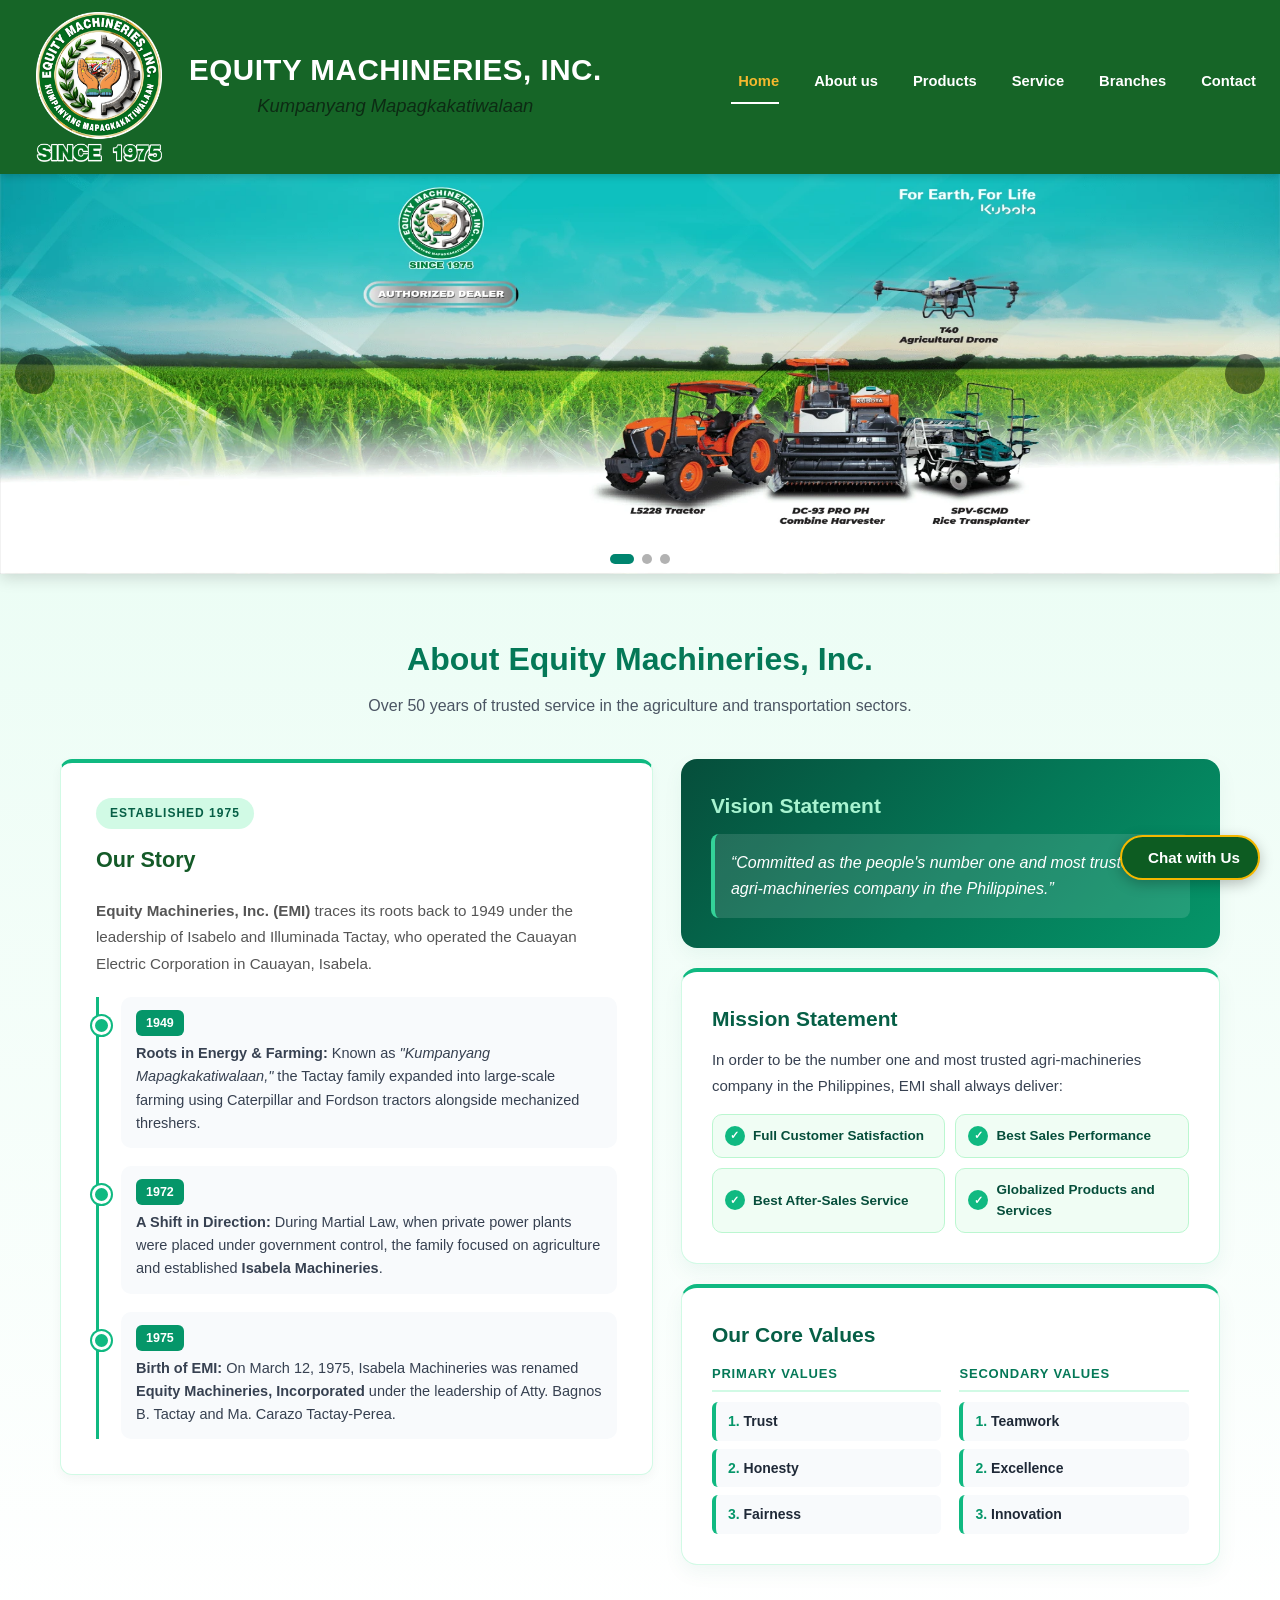
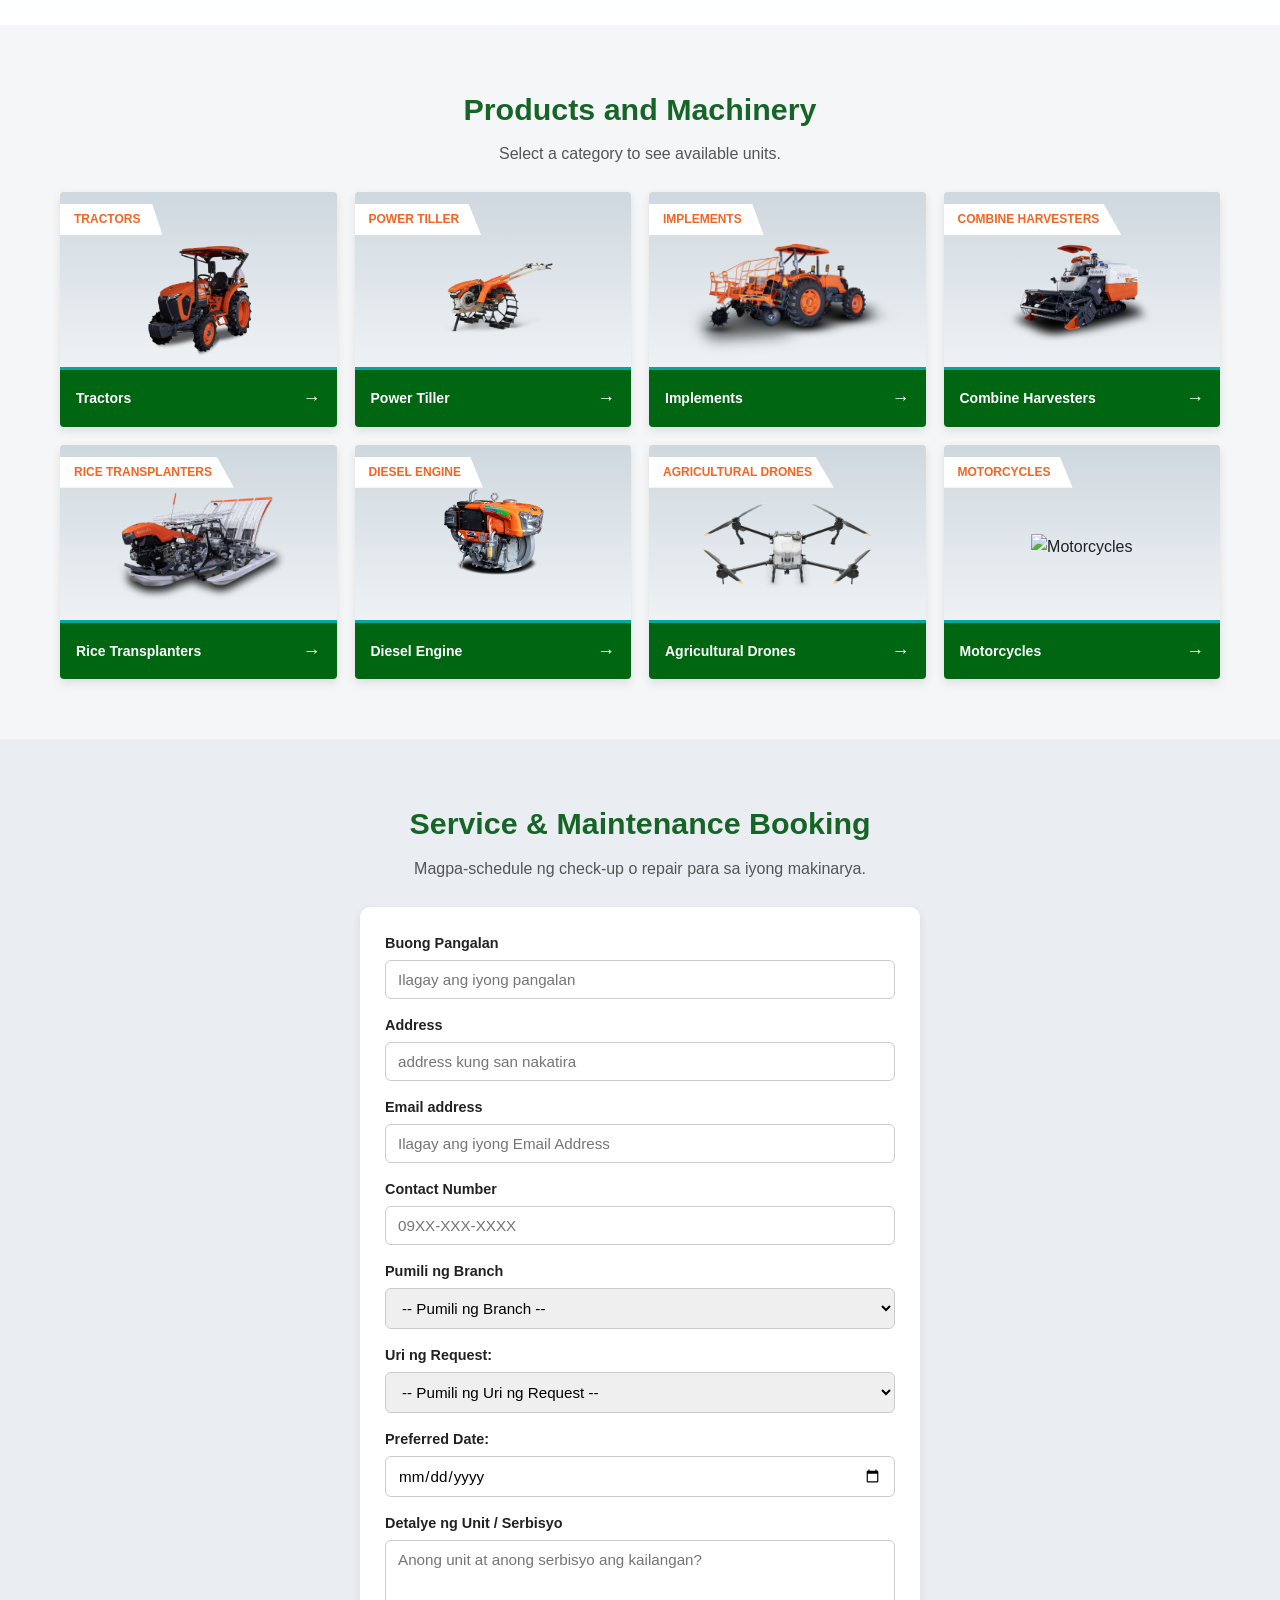
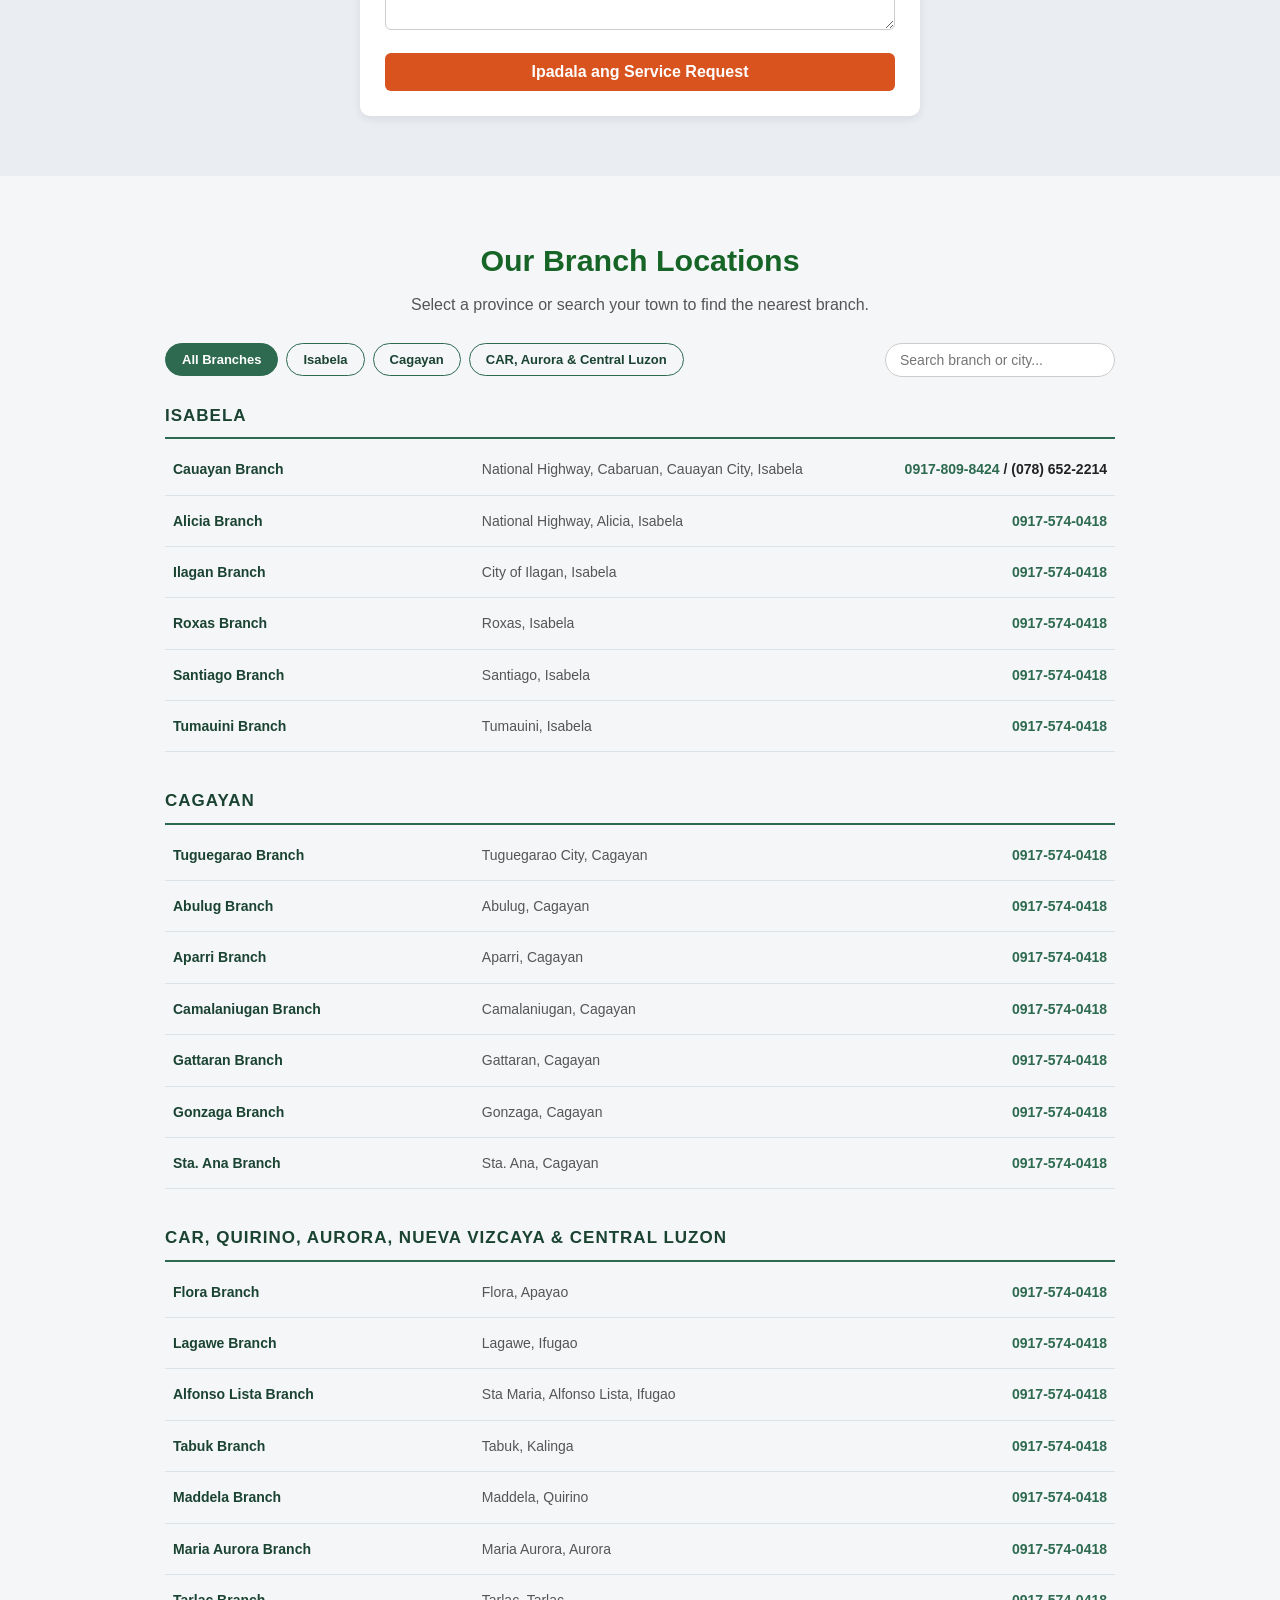
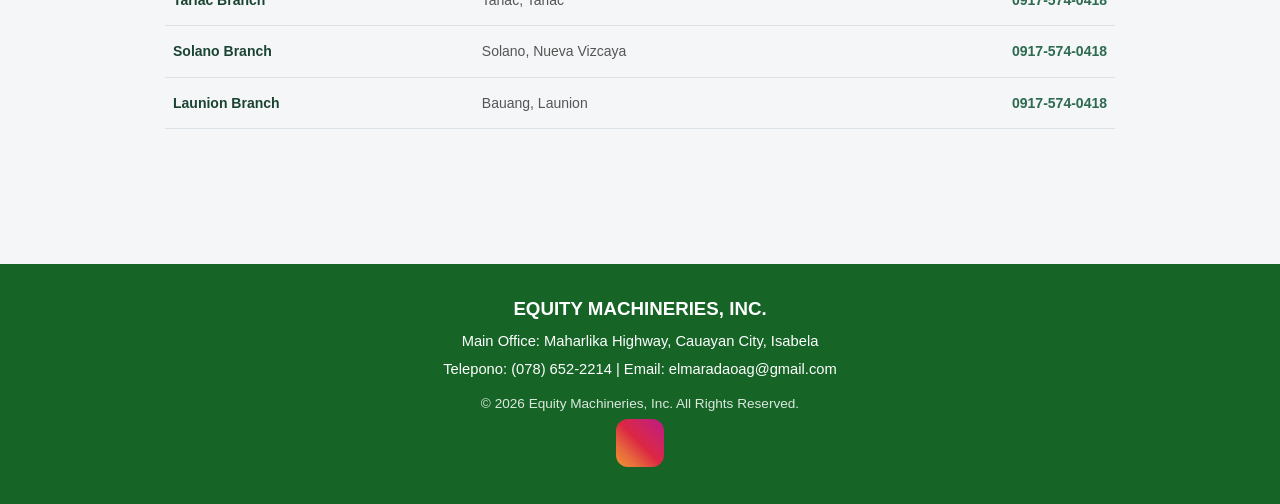
==== index.html @ b2e16b08 "Update index.html" ====
<!DOCTYPE html>
<html lang="tl">
<head>
  <meta charset="UTF-8" />
  <meta name="viewport" content="width=device-width, initial-scale=1.0" />
  <title>Equity Machineries, Inc. | Kumpanyang Mapagkakatiwalaan</title>
  <link rel="stylesheet" href="style.css" />
    <script src="https://kit.fontawesome.com/a6f09e17e1.js" crossorigin="anonymous"></script>
</head>
<body>

<!DOCTYPE html>
<html lang="en">
<head>
  <meta charset="UTF-8">
  <meta name="viewport" content="width=device-width, initial-scale=1.0">
  <title>Equity Machineries, Inc.</title>
  
  <!-- Font Awesome Icons -->
  <link rel="stylesheet" href="https://cloudflare.com">
  
  <!-- Hiwalay na CSS File -->
  <link rel="stylesheet" href="style.css">
</head>
<body>

  <!-- HEADER -->
  <header class="main-header">
    <div class="header-container">
      <!-- Left: Logo + Company Name -->
      <div class="brand-section">
        <div class="logo-box">
          <img src="emi_logo.png" alt="Equity Machineries Logo" class="company-logo" />
        </div>
        <div class="brand-text">
          <h1>EQUITY MACHINERIES, INC.</h1>
          <p class="tagline">Kumpanyang Mapagkakatiwalaan</p>
        </div>
      </div>

      <!-- Mobile Hamburger Button -->
      <button class="menu-toggle" id="menuToggle" aria-label="Toggle navigation">
        <i class="fa-solid fa-bars"></i>
      </button>

      <!-- Right: Navigation Links -->
      <nav class="main-nav" id="mainNav">
        <a href="#home" class="nav-item active">
          <i class="fa-solid fa-house"></i> Home
        </a>
        <a href="#about" class="nav-item">
          <i class="fa-solid fa-circle-info"></i> About us
        </a>
        <a href="#products" class="nav-item">
          <i class="fa-solid fa-tractor"></i> Products
        </a>
        <a href="#service" class="nav-item">
          <i class="fa-solid fa-wrench"></i> Service
        </a>
        <a href="#branches" class="nav-item">
          <i class="fa-solid fa-location-dot"></i> Branches
        </a>
        <a href="#contact" class="nav-item">
          <i class="fa-solid fa-user"></i> Contact
        </a>
      </nav>
    </div>
  </header>

<link rel="stylesheet" href="https://cloudflare.com">
<link rel="stylesheet" href="style.css">

<div class="hero-slider" id="home">
  <div class="slides-container" id="slidesContainer">
    <div class="slide">
      <img src="img/emiban2.png" alt="Banner 1">
    </div>
    <div class="slide">
      <img src="img/emi3ban.png" alt="Banner 2">
    </div>
    <div class="slide">
      <img src="img/emiban3.png" alt="Banner 3">
    </div>
  </div>

  <button class="slider-btn prev-btn" onclick="changeSlide(-1)" aria-label="Previous Slide">
    <i class="fa-solid fa-chevron-left"></i>
  </button>
  <button class="slider-btn next-btn" onclick="changeSlide(1)" aria-label="Next Slide">
    <i class="fa-solid fa-chevron-right"></i>
  </button>

  <div class="slider-dots" id="sliderDots"></div>
</div>

<script src="script.js"></script>


  <!-- about sections-->
<section id="about" class="about-section">
  <div class="container">
    <div class="about-header">
      <h2 class="section-title">About Equity Machineries, Inc.</h2>
      <p class="section-subtitle">Over 50 years of trusted service in the agriculture and transportation sectors.</p>
    </div>

    <div class="about-grid">
      <!-- KALIWANG COLUMN: OUR STORY + MILESTONES -->
      <div class="about-card story-card">
        <span class="about-badge">ESTABLISHED 1975</span>
        <h3>Our Story</h3>
        <p>
          <strong>Equity Machineries, Inc. (EMI)</strong> traces its roots back to 1949 under the leadership of Isabelo and Illuminada Tactay, who operated the Cauayan Electric Corporation in Cauayan, Isabela.
        </p>

        <div class="story-timeline">
          <div class="timeline-item">
            <span class="year">1949</span>
            <div>
              <strong>Roots in Energy & Farming:</strong> Known as <em>"Kumpanyang Mapagkakatiwalaan,"</em> the Tactay family expanded into large-scale farming using Caterpillar and Fordson tractors alongside mechanized threshers.
            </div>
          </div>

          <div class="timeline-item">
            <span class="year">1972</span>
            <div>
              <strong>A Shift in Direction:</strong> During Martial Law, when private power plants were placed under government control, the family focused on agriculture and established <strong>Isabela Machineries</strong>.
            </div>
          </div>

          <div class="timeline-item">
            <span class="year">1975</span>
            <div>
              <strong>Birth of EMI:</strong> On March 12, 1975, Isabela Machineries was renamed <strong>Equity Machineries, Incorporated</strong> under the leadership of Atty. Bagnos B. Tactay and Ma. Carazo Tactay-Perea.
            </div>
          </div>
        </div>
      </div>

      <!-- KANANG COLUMN: VISION, MISSION & COMBINED CORE VALUES -->
      <div class="about-right-col">
        <div class="about-card">
          <h3>Vision Statement</h3>
          <p class="vision-quote">
            “Committed as the people's number one and most trusted agri-machineries company in the Philippines.”
          </p>
        </div>

        <div class="about-card">
          <h3>Mission Statement</h3>
          <p>In order to be the number one and most trusted agri-machineries company in the Philippines, EMI shall always deliver:</p>
          <ul class="check-list">
            <li>Full Customer Satisfaction</li>
            <li>Best Sales Performance</li>
            <li>Best After-Sales Service</li>
            <li>Globalized Products and Services</li>
          </ul>
        </div>

        <!-- PINAGSAMANG CORE VALUES (2 columns sa loob para hindi mahaba) -->
        <div class="about-card">
          <h3>Our Core Values</h3>
          <div class="values-split">
            <div>
              <h4>Primary Values</h4>
              <ul class="values-list">
                <li><strong>1.</strong> Trust</li>
                <li><strong>2.</strong> Honesty</li>
                <li><strong>3.</strong> Fairness</li>
              </ul>
            </div>
            <div>
              <h4>Secondary Values</h4>
              <ul class="values-list">
                <li><strong>1.</strong> Teamwork</li>
                <li><strong>2.</strong> Excellence</li>
                <li><strong>3.</strong> Innovation</li>
              </ul>
            </div>
          </div>
        </div>
      </div>
    </div>
  </div>
</section>



<section id="products" class="section">
  <div class="container">
    <h2 class="section-title">Products and Machinery</h2>
    <p class="section-subtitle">Select a category to see available units.</p>

    <!-- KUBOTA-STYLE CATEGORY CARDS GRID -->
    <div id="categoryCardsGrid" class="kubota-grid">
      
      <div class="kubota-card" data-cat="Tractors" onclick="openCategory('Tractors', this)">
        <div class="kubota-badge">TRACTORS</div>
        <div class="kubota-img-box"><img src="" alt="Tractors"></div>
        <div class="kubota-footer">
          <span>Tractors</span>
          <span class="kubota-arrow">→</span>
        </div>
      </div>

      <div class="kubota-card" data-cat="Power Tillers" onclick="openCategory('Power Tillers', this)">
        <div class="kubota-badge">POWER TILLER</div>
        <div class="kubota-img-box"><img src="" alt="Power Tillers"></div>
        <div class="kubota-footer">
          <span>Power Tiller</span>
          <span class="kubota-arrow">→</span>
        </div>
      </div>

      <div class="kubota-card" data-cat="Implements" onclick="openCategory('Implements', this)">
        <div class="kubota-badge">IMPLEMENTS</div>
        <div class="kubota-img-box"><img src="" alt="Implements"></div>
        <div class="kubota-footer">
          <span>Implements</span>
          <span class="kubota-arrow">→</span>
        </div>
      </div>

      <div class="kubota-card" data-cat="Combined Harvesters" onclick="openCategory('Combined Harvesters', this)">
        <div class="kubota-badge">COMBINE HARVESTERS</div>
        <div class="kubota-img-box"><img src="" alt="Combined Harvesters"></div>
        <div class="kubota-footer">
          <span>Combine Harvesters</span>
          <span class="kubota-arrow">→</span>
        </div>
      </div>

      <div class="kubota-card" data-cat="Transplanters" onclick="openCategory('Transplanters', this)">
        <div class="kubota-badge">RICE TRANSPLANTERS</div>
        <div class="kubota-img-box"><img src="" alt="Transplanters"></div>
        <div class="kubota-footer">
          <span>Rice Transplanters</span>
          <span class="kubota-arrow">→</span>
        </div>
      </div>

      <div class="kubota-card" data-cat="Diesel Engines" onclick="openCategory('Diesel Engines', this)">
        <div class="kubota-badge">DIESEL ENGINE</div>
        <div class="kubota-img-box"><img src="" alt="Diesel Engines"></div>
        <div class="kubota-footer">
          <span>Diesel Engine</span>
          <span class="kubota-arrow">→</span>
        </div>
      </div>

      <div class="kubota-card" data-cat="Agricultural Drones" onclick="openCategory('Agricultural Drones', this)">
        <div class="kubota-badge">AGRICULTURAL DRONES</div>
        <div class="kubota-img-box"><img src="" alt="Agricultural Drones"></div>
        <div class="kubota-footer">
          <span>Agricultural Drones</span>
          <span class="kubota-arrow">→</span>
        </div>
      </div>

      <div class="kubota-card" data-cat="Motorcycles" onclick="openCategory('Motorcycles', this)">
        <div class="kubota-badge">MOTORCYCLES</div>
        <div class="kubota-img-box"><img src="" alt="Motorcycles"></div>
        <div class="kubota-footer">
          <span>Motorcycles</span>
          <span class="kubota-arrow">→</span>
        </div>
      </div>

    </div>

    <!-- NAKATAGONG PRODUCT LIST (Lalabas lang kapag nag-click ng card) -->
    <div id="productDisplayArea" class="kubota-display-area">
      <div class="kubota-display-header">
        <h3 id="selectedCategoryTitle">Products</h3>
        <button type="button" class="kubota-close-btn" onclick="closeProducts()">✕ Close / Hide</button>
      </div>
      <div id="productGrid" class="grid"></div>
    </div>

  </div>
</section>




  <!-- SERVICE BOOKING SECTION -->
  <section id="service" class="section bg-light">
    <div class="container" style="max-width: 600px;">
      <h2 class="section-title">Service & Maintenance Booking</h2>
      <p class="section-subtitle">Magpa-schedule ng check-up o repair para sa iyong makinarya.</p>
      <form id="serviceForm" class="form-card">
        <div class="form-group">
          <label>Buong Pangalan</label>
          <input type="text" name="Pangalan" required placeholder="Ilagay ang iyong pangalan" />
        </div>
        <div class="form-group">
          <label>Address</label>
          <input type="text" name="Address" required placeholder="address kung san nakatira" />
        </div>
        <div class="form-group">
          <label>Email address</label>
          <input type="text" name="Email Address" required placeholder="Ilagay ang iyong Email Address" />
        </div>
        <div class="form-group">
          <label>Contact Number</label>
          <input type="text" name="Contact Number" required placeholder="09XX-XXX-XXXX" />
        </div>
        <div class="form-group">
          <label>Pumili ng Branch</label>
          <select id="branchSelect" name="Branch" required>
            <option value="">-- Pumili ng Branch --</option>
          </select>
        </div>
        <div class="form-group">
           <label for="uriNgRequest">Uri ng Request:</label>
            <select id="uriNgRequest" name="Uri_ng_Request" required>
                <option value="" disabled selected>-- Pumili ng Uri ng Request --</option>
                <option value="Service / Repair">Service / Repair</option>
                <option value="Preventive Maintenance (PMS)">Preventive Maintenance (PMS)</option>
                <option value="Spare Parts Inquiry">Spare Parts Inquiry</option>
                <option value="Product / Unit Inquiry">Product / Unit Inquiry</option>
            </select>
        </div>
  <!-- PREFERRED DATE -->
      <div class="form-group">
          <label for="preferredDate">Preferred Date:</label>
          <input type="date" id="preferredDate" name="Preferred_Date" required />
      </div>
      <div class="form-group">
          <label>Detalye ng Unit / Serbisyo</label>
          <textarea name="Service_Details" rows="4" required placeholder="Anong unit at anong serbisyo ang kailangan?"></textarea>
      </div>
        <button type="submit" class="btn" style="width:100%;">Ipadala ang Service Request</button>
      </form>
</div>
  </section>

  <!-- BRANCHES SECTION -->
  <section id="branches" class="section">
  <h2 class="section-title">Our Branch Locations</h2>
  <p class="section-subtitle">Select a province or search your town to find the nearest branch.</p>

  <!-- Filter Tabs & Search Box -->
  <div class="branch-controls">
    <div class="filter-tabs">
      <button type="button" class="tab-btn active" onclick="filterBranches('all', this)">All Branches</button>
      <button type="button" class="tab-btn" onclick="filterBranches('isabela', this)">Isabela</button>
      <button type="button" class="tab-btn" onclick="filterBranches('cagayan', this)">Cagayan</button>
      <button type="button" class="tab-btn" onclick="filterBranches('others', this)">CAR, Aurora & Central Luzon</button>
    </div>
    <input type="text" id="branchSearchInput" class="branch-search" placeholder="Search branch or city..." onkeyup="searchBranches()">
  </div>

  <!-- Clean Directory List (No Boxes) -->
  <div class="directory-wrapper" id="branchDirectory">
    
    <!-- ISABELA -->
    <div class="province-group" data-province="isabela">
      <h3 class="province-header">Isabela</h3>
      <div class="branch-row">
        <div class="branch-name"><strong>Cauayan Branch</strong></div>
        <div class="branch-addr">National Highway, Cabaruan, Cauayan City, Isabela</div>
        <div class="branch-tel"><a href="tel:09178098424">0917-809-8424</a> / (078) 652-2214</div>
      </div>
      <div class="branch-row">
        <div class="branch-name"><strong>Alicia Branch</strong></div>
        <div class="branch-addr">National Highway, Alicia, Isabela</div>
        <div class="branch-tel"><a href="tel:09175740418">0917-574-0418</a></div>
      </div>
      <div class="branch-row">
        <div class="branch-name"><strong>Ilagan Branch</strong></div>
        <div class="branch-addr">City of Ilagan, Isabela</div>
        <div class="branch-tel"><a href="tel:09175740418">0917-574-0418</a></div>
      </div>
      <div class="branch-row">
        <div class="branch-name"><strong>Roxas Branch</strong></div>
        <div class="branch-addr">Roxas, Isabela</div>
        <div class="branch-tel"><a href="tel:09175740418">0917-574-0418</a></div>
      </div>
      <div class="branch-row">
        <div class="branch-name"><strong>Santiago Branch</strong></div>
        <div class="branch-addr">Santiago, Isabela</div>
        <div class="branch-tel"><a href="tel:09175740418">0917-574-0418</a></div>
      </div>
      <div class="branch-row">
        <div class="branch-name"><strong>Tumauini Branch</strong></div>
        <div class="branch-addr">Tumauini, Isabela</div>
        <div class="branch-tel"><a href="tel:09175740418">0917-574-0418</a></div>
      </div>
    </div>

    <!-- CAGAYAN -->
    <div class="province-group" data-province="cagayan">
      <h3 class="province-header">Cagayan</h3>
      <div class="branch-row">
        <div class="branch-name"><strong>Tuguegarao Branch</strong></div>
        <div class="branch-addr">Tuguegarao City, Cagayan</div>
        <div class="branch-tel"><a href="tel:09175740418">0917-574-0418</a></div>
      </div>
      <div class="branch-row">
        <div class="branch-name"><strong>Abulug Branch</strong></div>
        <div class="branch-addr">Abulug, Cagayan</div>
        <div class="branch-tel"><a href="tel:09175740418">0917-574-0418</a></div>
      </div>
      <div class="branch-row">
        <div class="branch-name"><strong>Aparri Branch</strong></div>
        <div class="branch-addr">Aparri, Cagayan</div>
        <div class="branch-tel"><a href="tel:09175740418">0917-574-0418</a></div>
      </div>
      <div class="branch-row">
        <div class="branch-name"><strong>Camalaniugan Branch</strong></div>
        <div class="branch-addr">Camalaniugan, Cagayan</div>
        <div class="branch-tel"><a href="tel:09175740418">0917-574-0418</a></div>
      </div>
      <div class="branch-row">
        <div class="branch-name"><strong>Gattaran Branch</strong></div>
        <div class="branch-addr">Gattaran, Cagayan</div>
        <div class="branch-tel"><a href="tel:09175740418">0917-574-0418</a></div>
      </div>
      <div class="branch-row">
        <div class="branch-name"><strong>Gonzaga Branch</strong></div>
        <div class="branch-addr">Gonzaga, Cagayan</div>
        <div class="branch-tel"><a href="tel:09175740418">0917-574-0418</a></div>
      </div>
        <div class="branch-row">
        <div class="branch-name"><strong>Sta. Ana Branch</strong></div>
        <div class="branch-addr">Sta. Ana, Cagayan</div>
        <div class="branch-tel"><a href="tel:09175740418">0917-574-0418</a></div>
      </div>
    </div>

    <!-- OTHER PROVINCES -->
    <div class="province-group" data-province="others">
      <h3 class="province-header">CAR, Quirino, Aurora, Nueva Vizcaya & Central Luzon</h3>
      <div class="branch-row">
        <div class="branch-name"><strong>Flora Branch</strong></div>
        <div class="branch-addr">Flora, Apayao</div>
        <div class="branch-tel"><a href="tel:09175740418">0917-574-0418</a></div>
      </div>
      <div class="branch-row">
        <div class="branch-name"><strong>Lagawe Branch</strong></div>
        <div class="branch-addr">Lagawe, Ifugao</div>
        <div class="branch-tel"><a href="tel:09175740418">0917-574-0418</a></div>
      </div>
      <div class="branch-row">
        <div class="branch-name"><strong>Alfonso Lista Branch</strong></div>
        <div class="branch-addr">Sta Maria, Alfonso Lista, Ifugao</div>
        <div class="branch-tel"><a href="tel:09175740418">0917-574-0418</a></div>
      </div>
      <div class="branch-row">
        <div class="branch-name"><strong>Tabuk Branch</strong></div>
        <div class="branch-addr">Tabuk, Kalinga</div>
        <div class="branch-tel"><a href="tel:09175740418">0917-574-0418</a></div>
      </div>
      <div class="branch-row">
        <div class="branch-name"><strong>Maddela Branch</strong></div>
        <div class="branch-addr">Maddela, Quirino</div>
        <div class="branch-tel"><a href="tel:09175740418">0917-574-0418</a></div>
      </div>
      <div class="branch-row">
        <div class="branch-name"><strong>Maria Aurora Branch</strong></div>
        <div class="branch-addr">Maria Aurora, Aurora</div>
        <div class="branch-tel"><a href="tel:09175740418">0917-574-0418</a></div>
      </div>
      <div class="branch-row">
        <div class="branch-name"><strong>Tarlac Branch</strong></div>
        <div class="branch-addr">Tarlac, Tarlac</div>
        <div class="branch-tel"><a href="tel:09175740418">0917-574-0418</a></div>
      </div>
        <div class="branch-row">
        <div class="branch-name"><strong>Solano Branch</strong></div>
        <div class="branch-addr">Solano, Nueva Vizcaya</div>
        <div class="branch-tel"><a href="tel:09175740418">0917-574-0418</a></div>
      </div>
        <div class="branch-row">
        <div class="branch-name"><strong>Launion Branch</strong></div>
        <div class="branch-addr">Bauang, Launion</div>
        <div class="branch-tel"><a href="tel:09175740418">0917-574-0418</a></div>
      </div>
    </div>

  </div>
</section>

  <!-- CONTACT & FOOTER -->
  <footer id="contact" class="footer">
    <div class="container">
      <h3>EQUITY MACHINERIES, INC.</h3>
      <p>Main Office: Maharlika Highway, Cauayan City, Isabela</p>
      <p>Telepono: (078) 652-2214 | Email: elmaradaoag@gmail.com</p>
      <p class="copyright">&copy; 2026 Equity Machineries, Inc. All Rights Reserved.</p>
    </div>
    <!-- Social Media Links -->
<div class="social-links">
      <a href="https://www.facebook.com/equitymachineriesinc/" target="_blank" rel="noopener noreferrer" aria-label="Facebook">
        <i class="fa-brands fa-facebook fa-3x"></i>
      </a>
      <a href="https://www.youtube.com/@equitymachineriesincsince1975" target="_blank" rel="noopener noreferrer" aria-label="YouTube">
        <i class="fa-brands fa-youtube fa-3x"></i>
      </a>
      </a>
      <a href="https://www.instagram.com/equity_machineries_inc/" target="_blank" rel="noopener noreferrer" aria-label="TikTok">
        <i class="fa-brands fa-instagram fa-3x"></i>
  </a>
</div>
  </footer>

  <!-- MODAL 1: UNIT SPECIFICATIONS POPUP -->
  <div id="specsModal" class="modal">
    <div class="modal-content">
      <span class="close-btn" onclick="closeSpecsModal()">&times;</span>
      <img id="specsModalImg" src="" alt="Unit Preview" class="specs-modal-img" />
      <span id="specsModalCategory" class="badge"></span>
      <h2 id="specsModalTitle"></h2>
      <p id="specsModalDesc" class="specs-desc"></p>
      <h4 class="specs-heading">Unit Specifications:</h4>
      <ul id="specsModalList" class="specs-list"></ul>
      <button id="specsInquireBtn" class="btn" style="width: 100%; margin-top: 15px;">Inquire About This Unit</button>
    </div>
  </div>

  <!-- MODAL 2: PRODUCT INQUIRY POPUP -->
  <div id="inquiryModal" class="modal">
    <div class="modal-content">
      <span class="close-btn" onclick="closeModal()">&times;</span>
      <h2>Product Inquiry</h2>
      <p id="selectedProductText" class="selected-unit-label">Unit: </p>
      <form id="inquiryForm">
        <div class="form-group">
          <label>Buong Pangalan</label>
          <input type="text" name="Buong_Pangalan" required placeholder="Ilagay ang iyong pangalan" />
        </div>
        <div class="form-group">
          <label>Contact Number</label>
          <input type="text" name="Contact_Number" required placeholder="09XX-XXX-XXXX" />
        </div>
        <div class="form-group">
          <label>Preferred Branch / Mensahe</label>
          <textarea name="Preferred_Branch_at_Mensahe" rows="3" required placeholder="Ilagay ang malapit na branch o katanungan..."></textarea>
        </div>
        <button type="submit" class="btn" style="width: 100%;">Send Inquiry</button>
      </form>
    </div>
  </div>

  <!-- FLOATING AUTO-CHAT WIDGET -->
<div class="emi-chat-widget">
  <!-- Chat Window -->
  <div class="emi-chat-box" id="emiChatBox">
    <div class="emi-chat-header">
      <div class="emi-chat-title">
        <i class="fa-solid fa-robot"></i>
        <div>
          <h4>EMI Auto-Assistant</h4>
          <span>Online | Kumpanyang Mapagkakatiwalaan</span>
        </div>
      </div>
      <button type="button" onclick="toggleEmiChat()" aria-label="Close Chat">
        <i class="fa-solid fa-xmark"></i>
      </button>
    </div>

    <div class="emi-chat-messages" id="emiChatMessages">
      <div class="emi-msg bot">
        Magandang araw! Welcome sa <strong>Equity Machineries, Inc.</strong> Paano po kami makakatulong sa inyo ngayon?
      </div>
    </div>

    <!-- Quick Reply Buttons -->
    <div class="emi-quick-replies">
      <button type="button" onclick="sendQuickReply('Products')">🚜 Products</button>
      <button type="button" onclick="sendQuickReply('Branches')">📍 Branches</button>
      <button type="button" onclick="sendQuickReply('Service / Repair')">🔧 Service</button>
      <button type="button" onclick="sendQuickReply('Contact Info')">📞 Contact</button>
    </div>

    <!-- Input Box -->
    <form class="emi-chat-input" onsubmit="handleEmiChatSubmit(event)">
      <input type="text" id="emiUserInput" placeholder="Mag-type ng tanong dito..." autocomplete="off" />
      <button type="submit" aria-label="Send"><i class="fa-solid fa-paper-plane"></i></button>
    </form>
  </div>

  <!-- Floating Chat Button -->
  <button type="button" class="emi-chat-toggle" onclick="toggleEmiChat()" aria-label="Open Chat">
    <i class="fa-solid fa-comments"></i>
    <span>Chat with Us</span>
  </button>
</div>


  <script src="script.js"></script>
</body>
</html>
---- style.css ----
/* =========================================================
   EMERALD GREEN CORPORATE ABOUT US (WITH HOVER EFFECTS)
========================================================= */
.about-section {
  padding: 70px 20px;
  background: linear-gradient(180deg, #ecfdf5 0%, #ffffff 100%);
}

.about-header {
  text-align: center;
  margin-bottom: 45px;
}

.about-header .section-title {
  color: #047857 !important;
  font-size: 32px;
  font-weight: 800;
  margin-bottom: 8px;
}

.about-header .section-subtitle {
  color: #4b5563;
  font-size: 16px;
}

/* 2-COLUMN BALANCED GRID */
.about-grid {
  max-width: 1180px;
  margin: 0 auto;
  display: grid;
  grid-template-columns: 1.15fr 1fr;
  gap: 28px;
  align-items: stretch;
}

.about-right-col {
  display: flex;
  flex-direction: column;
  gap: 20px;
}

/* EMERALD CARDS WITH SMOOTH HOVER LIFT & GLOW */
.about-card {
  background: #ffffff;
  border-radius: 16px;
  padding: 30px;
  border: 1px solid #d1fae5;
  border-top: 4px solid #10b981;
  box-shadow: 0 8px 20px rgba(4, 120, 87, 0.06);
  transition: transform 0.3s cubic-bezier(0.25, 0.8, 0.25, 1),
              box-shadow 0.3s ease,
              border-color 0.3s ease;
}

.about-card:hover {
  transform: translateY(-6px);
  box-shadow: 0 16px 32px rgba(4, 120, 87, 0.15);
  border-color: #059669;
}

/* SOLID EMERALD GRADIENT CARD PARA SA VISION STATEMENT */
.about-right-col .about-card:first-child {
  background: linear-gradient(135deg, #064e3b 0%, #047857 55%, #059669 100%);
  color: #ffffff;
  border: none;
  position: relative;
  overflow: hidden;
}

.about-right-col .about-card:first-child h3 {
  color: #a7f3d0;
}

.about-right-col .about-card:first-child .vision-quote {
  background: rgba(255, 255, 255, 0.12);
  color: #ffffff !important;
  border-left: 4px solid #34d399;
  padding: 16px;
  border-radius: 8px;
  font-style: italic;
  font-size: 16px;
  line-height: 1.6;
  margin: 0;
}

/* ESTABLISHED BADGE */
.about-badge {
  display: inline-block;
  background: #d1fae5;
  color: #065f46;
  font-weight: 800;
  font-size: 12px;
  letter-spacing: 1px;
  padding: 6px 14px;
  border-radius: 50px;
  margin-bottom: 14px;
  transition: background 0.3s ease, color 0.3s ease;
}

.story-card:hover .about-badge {
  background: #059669;
  color: #ffffff;
}

.about-card h3 {
  color: #065f46;
  font-size: 21px;
  font-weight: 800;
  margin: 0 0 12px 0;
}

.about-card p {
  color: #374151;
  font-size: 15px;
  line-height: 1.7;
  margin: 0 0 16px 0;
}

/* INTERACTIVE TIMELINE */
.story-timeline {
  border-left: 3px solid #10b981;
  padding-left: 22px;
  margin-top: 20px;
  display: flex;
  flex-direction: column;
  gap: 18px;
}

.timeline-item {
  position: relative;
  padding: 12px 14px;
  background: #f8fafc;
  border-radius: 10px;
  border: 1px solid transparent;
  font-size: 14.5px;
  color: #374151;
  line-height: 1.6;
  transition: all 0.25s ease;
}

.timeline-item::before {
  content: "";
  position: absolute;
  left: -30px;
  top: 18px;
  width: 13px;
  height: 13px;
  border-radius: 50%;
  background: #10b981;
  border: 3px solid #ffffff;
  box-shadow: 0 0 0 2px #10b981;
  transition: transform 0.25s ease, background 0.25s ease;
}

.timeline-item:hover {
  background: #ecfdf5;
  border-color: #a7f3d0;
  transform: translateX(5px);
}

.timeline-item:hover::before {
  background: #047857;
  transform: scale(1.25);
}

.timeline-item .year {
  display: inline-block;
  background: #059669;
  color: #ffffff;
  font-weight: 700;
  font-size: 12.5px;
  padding: 3px 10px;
  border-radius: 6px;
  margin-bottom: 6px;
}

/* MISSION CHECKLIST WITH HOVER HIGHLIGHT */
.check-list {
  list-style: none;
  padding: 0;
  margin: 10px 0 0 0;
  display: grid;
  grid-template-columns: 1fr 1fr;
  gap: 10px;
}

.check-list li {
  background: #f0fdf4;
  border: 1px solid #bbf7d0;
  padding: 10px 12px;
  border-radius: 10px;
  font-size: 13.5px;
  font-weight: 600;
  color: #064e3b;
  display: flex;
  align-items: center;
  gap: 8px;
  transition: all 0.25s ease;
}

.check-list li:hover {
  background: #059669;
  color: #ffffff;
  transform: translateY(-2px);
}

.check-list li::before {
  content: "✓";
  display: inline-flex;
  align-items: center;
  justify-content: center;
  width: 20px;
  height: 20px;
  background: #10b981;
  color: #ffffff;
  border-radius: 50%;
  font-size: 11px;
  font-weight: 800;
  flex-shrink: 0;
}

.check-list li:hover::before {
  background: #ffffff;
  color: #059669;
}

/* CORE VALUES 2-COLUMN PILLS */
.values-split {
  display: grid;
  grid-template-columns: 1fr 1fr;
  gap: 18px;
}

.values-split h4 {
  color: #047857;
  font-size: 13px;
  font-weight: 800;
  text-transform: uppercase;
  letter-spacing: 0.8px;
  margin: 0 0 10px 0;
  padding-bottom: 6px;
  border-bottom: 2px solid #d1fae5;
}

.values-list {
  list-style: none;
  padding: 0;
  margin: 0;
  display: flex;
  flex-direction: column;
  gap: 8px;
}

.values-list li {
  background: #f8fafc;
  border-left: 4px solid #10b981;
  padding: 8px 12px;
  border-radius: 6px;
  font-size: 14px;
  font-weight: 600;
  color: #1f2937;
  transition: all 0.25s ease;
}

.values-list li:hover {
  background: #ecfdf5;
  border-left-color: #047857;
  padding-left: 16px;
  color: #064e3b;
}

.values-list li strong {
  color: #059669;
}

/* RESPONSIVE */
@media (max-width: 900px) {
  .about-grid,
  .check-list,
  .values-split {
    grid-template-columns: 1fr;
  }
}


/* KUBOTA-STYLE CATEGORY CARDS */
.kubota-grid {
  display: grid;
  grid-template-columns: repeat(4, 1fr);
  gap: 18px;
  margin-top: 25px;
}

.kubota-card {
  background: #e9eef2;
  border-radius: 4px;
  overflow: hidden;
  box-shadow: 0 4px 10px rgba(0, 0, 0, 0.1);
  cursor: pointer;
  position: relative;
  display: flex;
  flex-direction: column;
  transition: transform 0.25s ease, box-shadow 0.25s ease;
}

.kubota-card:hover {
  transform: translateY(-4px);
  box-shadow: 0 8px 18px rgba(0, 0, 0, 0.18);
}

.kubota-card.active-kubota {
  outline: 3px solid #f26522;
}

.kubota-badge {
  position: absolute;
  top: 12px;
  left: 0;
  background: #ffffff;
  color: #f26522;
  font-weight: 800;
  font-size: 12px;
  text-transform: uppercase;
  padding: 6px 22px 6px 14px;
  clip-path: polygon(0 0, 90% 0, 100% 100%, 0% 100%);
  box-shadow: 2px 2px 5px rgba(0, 0, 0, 0.1);
  z-index: 2;
}

.kubota-img-box {
  height: 175px;
  padding: 40px 15px 10px 15px;
  display: flex;
  align-items: center;
  justify-content: center;
  background: linear-gradient(180deg, #cfd8df 0%, #eef2f5 100%);
}

.kubota-img-box img {
  max-width: 90%;
  max-height: 125px;
  object-fit: contain;
  transition: transform 0.3s ease;
}

.kubota-card:hover .kubota-img-box img {
  transform: scale(1.06);
}

.kubota-footer {
  background: #006611;
  color: #ffffff;
  padding: 14px 16px;
  display: flex;
  justify-content: space-between;
  align-items: center;
  font-weight: 600;
  font-size: 14px;
  min-height: 52px;
  margin-top: auto;
  border-top: 3px solid #00a99d;
}

.kubota-arrow {
  font-size: 18px;
  transition: transform 0.2s ease;
}

.kubota-card:hover .kubota-arrow {
  transform: translateX(5px);
}

/* NAKATAGONG PRODUCT DISPLAY AREA */
.kubota-display-area {
  display: none;
  margin-top: 35px;
  padding: 25px;
  background: #ffffff;
  border-radius: 12px;
  border: 1px solid #d1d5db;
}

.kubota-display-header {
  display: flex;
  justify-content: space-between;
  align-items: center;
  margin-bottom: 20px;
  padding-bottom: 12px;
  border-bottom: 2px solid #113031;
}

.kubota-display-header h3 {
  margin: 0;
  color: #113031;
  font-size: 22px;
}

.kubota-close-btn {
  background: #dc3545;
  color: #ffffff;
  border: none;
  padding: 8px 16px;
  border-radius: 4px;
  cursor: pointer;
  font-weight: 600;
}

.kubota-close-btn:hover {
  background: #b02a37;
}

/* RESPONSIVE */
@media (max-width: 992px) {
  .kubota-grid {
    grid-template-columns: repeat(2, 1fr);
  }
}

@media (max-width: 576px) {
  .kubota-grid {
    grid-template-columns: 1fr;
  }
}

:root {
  --primary-green: #0b6623;
  --dark-green: #074417;
  --accent-orange: #f37021;
  --light-bg: #858585;
  --white: #ffffff;
  --text-dark: #222222;
  --text-muted: #555555;
  --border-color: #dce4de;
}

/* RESET & BASE STYLES */
* {
  box-sizing: border-box;
  margin: 0;
  padding: 0;
  font-family: 'Segoe UI', Tahoma, Geneva, Verdana, sans-serif;
}

html {
  scroll-behavior: smooth;
}

body {
  background-color: #f4f6f8;
  color: #222;
  line-height: 1.6;
}

.container {
  max-width: 1200px;
  margin: 0 auto;
  padding: 0 20px;
}

/* MAIN HEADER */
.main-header {
  background-color: #166527;
  color: #ffffff;
  padding: 12px 0;
  position: sticky;
  top: 0;
  z-index: 1000;
  box-shadow: 0 2px 8px rgba(0, 0, 0, 0.2);
}

.header-container {
  max-width: 1300px;
  margin: 0 auto;
  padding: 0 24px;
  display: flex;
  justify-content: space-between;
  align-items: center;
  flex-wrap: wrap;
  gap: 15px;
}

.brand-section {
  display: flex;
  align-items: center;
  gap: 15px;
}

.logo-box {
  display: flex;
  flex-direction: column;
  align-items: center;
  text-align: center;
}

.company-logo {
  width: 150px;
  height: 150px;
  object-fit: contain;
}

.since-text {
  font-size: 0.72rem;
  font-weight: 800;
  letter-spacing: 0.5px;
  color: #ffffff;
  margin-top: 2px;
  text-shadow: 1px 1px 2px rgba(0, 0, 0, 0.6);
}

.brand-text h1 {
  font-size: 1.85rem;
  font-weight: 800;
  letter-spacing: 0.5px;
  line-height: 1.1;
  color: #ffffff;
  margin: 0;
}

.brand-text .tagline {
  font-size: 1.15rem;
  font-style: italic;
  color: #0d2b14;
  font-weight: 500;
  text-align: center;
  margin-top: 4px;
}

.main-nav {
  display: flex;
  align-items: center;
  gap: 28px;
}

.nav-item {
  color: #ffffff;
  text-decoration: none;
  font-size: 0.92rem;
  font-weight: 600;
  display: flex;
  align-items: center;
  gap: 7px;
  padding-bottom: 8px;
  border-bottom: 2px solid transparent;
  transition: color 0.2s ease, border-color 0.2s ease;
}

.nav-item:hover {
  color: #f5b82e;
}

.nav-item.active {
  color: #f5b82e;
  border-bottom: 2px solid #ffffff;
}

/* Hero Section */
#home.hero-slider {
  position: relative !important;
  display: block !important;
  width: 100% !important;
  /* Dito mo i-adjust ang taas (hal. 480px, 520px, o 560px) hanggang magkasya nang buo ang ibaba */
  height: 480px !important; 
  overflow: hidden !important;
  margin: 0 !important;
  padding: 0 !important;
}

#home .slides-container {
  display: flex !important;
  width: 100% !important;
  height: 100% !important;
  transition: transform 0.5s ease-in-out;
}

#home .slide {
  flex: 0 0 100% !important;
  width: 100% !important;
  height: 100% !important;
}

#home .slide img {
  width: 100% !important;
  height: 100% !important;
  /* Saktong-sakto sa buong lapad at taas ng box, walang puting gilid at kita ang ibaba */
  object-fit: fill !important; 
  display: block !important;
}

/* Navigation Arrows */
#home .slider-btn {
  position: absolute;
  top: 50%;
  transform: translateY(-50%);
  width: 40px;
  height: 40px;
  border-radius: 50%;
  border: none;
  background-color: rgba(0, 0, 0, 0.45);
  color: #ffffff;
  font-size: 16px;
  cursor: pointer;
  z-index: 10;
  display: flex;
  align-items: center;
  justify-content: center;
}

#home .slider-btn:hover {
  background-color: #00856f;
}

#home .prev-btn { left: 15px; }
#home .next-btn { right: 15px; }

/* Dots Indicator */
#home .slider-dots {
  position: absolute;
  bottom: 10px;
  left: 50%;
  transform: translateX(-50%);
  display: flex;
  gap: 8px;
  z-index: 10;
}

#home .slider-dots .dot {
  width: 10px;
  height: 10px;
  border-radius: 50%;
  border: none;
  background-color: rgba(0, 0, 0, 0.3);
  cursor: pointer;
  padding: 0;
}

#home .slider-dots .dot.active {
  background-color: #00856f;
  width: 24px;
  border-radius: 5px;
}

/* Mobile Responsive */
@media (max-width: 768px) {
  #home.hero-slider {
    height: auto !important;
  }
  #home .slide img {
    height: auto !important;
    object-fit: contain !important;
  }
  #home .slider-btn {
    width: 30px;
    height: 30px;
    font-size: 12px;
  }
  #home .prev-btn { left: 8px; }
  #home .next-btn { right: 8px; }
}




/* About Section */
.about-section {
  background-color: #eceeee;
  padding: 60px 20px;
  font-family: 'Segoe UI', Tahoma, Geneva, Verdana, sans-serif;
  color: #4a4a4a;
}

.about-container {
  max-width: 1140px;
  margin: 0 auto;
}

/* Header */
.about-header {
  text-align: center;
  margin-bottom: 40px;
}

.about-header h2 {
  color: #145a28;
  font-size: 2rem;
  font-weight: 700;
  margin-bottom: 10px;
}

.about-header p {
  color: #555;
  font-size: 1rem;
}

/* Grid Layout */
.about-grid {
  display: grid;
  grid-template-columns: 1.1fr 1fr;
  gap: 28px;
  align-items: start;
}

/* Left Card: Story */
.story-card {
  background-color: #ffffff;
  padding: 35px;
  border-radius: 12px;
  box-shadow: 0 4px 12px rgba(0, 0, 0, 0.04);
}

.story-card h3 {
  color: #145a28;
  font-size: 1.35rem;
  margin-top: 0;
  margin-bottom: 20px;
}

.story-card p {
  font-size: 0.95rem;
  line-height: 1.75;
  margin-bottom: 18px;
  color: #555555;
}

/* Right Column Cards */
.vmv-column {
  display: flex;
  flex-direction: column;
  gap: 20px;
}

.vmv-card {
  background-color: #ffffff;
  padding: 25px 28px;
  border-radius: 10px;
  border-left: 5px solid #f37021; /* Kubota / EMI Orange Accent */
  box-shadow: 0 4px 12px rgba(0, 0, 0, 0.04);
}

.vmv-card h4 {
  color: #145a28;
  font-size: 0.95rem;
  font-weight: 700;
  letter-spacing: 0.5px;
  margin-top: 0;
  margin-bottom: 12px;
}

.vmv-card h4.title-case {
  font-size: 1.05rem;
  letter-spacing: 0;
}

.vmv-card p {
  font-size: 0.92rem;
  line-height: 1.6;
  margin: 0 0 10px 0;
  color: #555555;
}

.vmv-card ol {
  margin: 8px 0 0 0;
  padding-left: 20px;
}

.vmv-card ol li {
  font-size: 0.92rem;
  font-weight: 600;
  color: #333333;
  margin-bottom: 8px;
}

/* Responsive para sa Mobile */
@media (max-width: 850px) {
  .about-grid {
    grid-template-columns: 1fr;
  }
}


/* SECTIONS & BUTTONS */
.section {
  padding: 60px 0;
}

.bg-light {
  background-color: #eaeef2;
}

.section-title {
  text-align: center;
  font-size: 1.9rem;
  color: #166527;
  margin-bottom: 8px;
}

.section-subtitle {
  text-align: center;
  color: #555;
  margin-bottom: 25px;
}

.btn {
  display: inline-block;
  background-color: #d9531e;
  color: #fff;
  border: none;
  padding: 10px 18px;
  border-radius: 6px;
  font-size: 1rem;
  font-weight: 600;
  cursor: pointer;
  text-decoration: none;
  transition: background 0.2s ease;
}

.btn:hover {
  background-color: #b84214;
}

.btn:disabled {
  background-color: #888;
  cursor: not-allowed;
}

.btn-small {
  padding: 7px 14px;
  font-size: 0.9rem;
}

/* FILTER BAR */
.filter-bar {
  display: flex;
  flex-wrap: wrap;
  justify-content: center;
  gap: 10px;
  margin-bottom: 30px;
}

.filter-btn {
  padding: 8px 16px;
  border: 1px solid #166527;
  background: #fff;
  color: #166527;
  border-radius: 20px;
  cursor: pointer;
  font-weight: 600;
  transition: all 0.2s ease;
}

.filter-btn.active,
.filter-btn:hover {
  background: #166527;
  color: #fff;
}

/* CARDS */
.grid {
  display: grid;
  grid-template-columns: repeat(auto-fill, minmax(280px, 1fr));
  gap: 24px;
}

.card {
  background: #fff;
  border-radius: 10px;
  overflow: hidden;
  box-shadow: 0 3px 10px rgba(0, 0, 0, 0.08);
  display: flex;
  flex-direction: column;
  justify-content: space-between;
}

.card-img {
  width: 100%;
  height: 210px;
  object-fit: contain;
  background: #f9f9f9;
  padding: 10px;
  cursor: pointer;
  transition: transform 0.2s ease, opacity 0.2s ease;
}

.card-img:hover {
  transform: scale(1.04);
  opacity: 0.9;
}

.card-body {
  padding: 16px;
}

.badge {
  display: inline-block;
  background: #e1f3e8;
  color: #166527;
  font-size: 0.78rem;
  font-weight: 700;
  padding: 4px 10px;
  border-radius: 12px;
  margin-bottom: 8px;
}

.card-body h3 {
  font-size: 1.15rem;
  margin-bottom: 8px;
  color: #222;
}

.card-body p {
  font-size: 0.92rem;
  color: #555;
}

.card-footer {
  padding: 12px 16px;
  border-top: 1px solid #eee;
  display: flex;
  justify-content: space-between;
  align-items: center;
  font-size: 0.9rem;
}

/* SEARCH & FORMS */
.search-box {
  max-width: 500px;
  margin: 0 auto 25px auto;
}

.search-box input,
.form-group input,
.form-group select,
.form-group textarea {
  width: 100%;
  padding: 10px 12px;
  border: 1px solid #ccc;
  border-radius: 6px;
  font-size: 0.95rem;
}

.form-card {
  background: #fff;
  padding: 25px;
  border-radius: 10px;
  box-shadow: 0 3px 10px rgba(0, 0, 0, 0.08);
}

.form-group {
  margin-bottom: 15px;
  text-align: left;
}

.form-group label {
  display: block;
  font-weight: 600;
  margin-bottom: 5px;
  font-size: 0.9rem;
}

/* MODALS */
.modal {
  display: none;
  position: fixed;
  z-index: 1000;
  left: 0;
  top: 0;
  width: 100%;
  height: 100%;
  background-color: rgba(0, 0, 0, 0.7);
  justify-content: center;
  align-items: center;
  padding: 15px;
}

.modal-content {
  background-color: #fff;
  padding: 25px;
  border-radius: 12px;
  max-width: 480px;
  width: 100%;
  max-height: 90vh;
  overflow-y: auto;
  position: relative;
  box-shadow: 0 5px 20px rgba(0, 0, 0, 0.25);
}

.close-btn {
  position: absolute;
  top: 12px;
  right: 18px;
  font-size: 28px;
  font-weight: bold;
  color: #444;
  cursor: pointer;
}

.close-btn:hover {
  color: #000;
}

.specs-modal-img {
  width: 100%;
  max-height: 240px;
  object-fit: contain;
  background: #f9f9f9;
  border-radius: 8px;
  margin-bottom: 12px;
  padding: 10px;
}

.specs-desc {
  color: #555;
  font-size: 0.95rem;
  margin: 8px 0 14px 0;
}

.specs-heading {
  color: #166527;
  margin-bottom: 8px;
  font-size: 1rem;
}

.specs-list {
  padding-left: 20px;
  color: #333;
  font-size: 0.92rem;
}

.specs-list li {
  margin-bottom: 6px;
}

.selected-unit-label {
  font-weight: bold;
  color: #166527;
  margin: 8px 0 16px 0;
}

/* FOOTER */
.footer {
  background: #166527;
  color: #fff;
  text-align: center;
  padding: 30px 20px;
  margin-top: 40px;
}

.footer h3 {
  margin-bottom: 6px;
}

.footer p {
  font-size: 0.92rem;
  margin-bottom: 4px;
}

.footer .copyright {
  margin-top: 12px;
  font-size: 0.85rem;
  opacity: 0.85;
}

/* Social Media Links in Footer */
.social-links .fa-facebook {
  color: #1877F2;
}

.social-links .fa-youtube {
  color: #FF0000;
}

.social-links .fa-instagram {
  display: inline-flex;
  align-items: center;
  justify-content: center;
  width: 48px;
  height: 48px;
  border-radius: 12px;
  background: linear-gradient(45deg, #f09433 0%, #e6683c 25%, #dc2743 50%, #cc2366 75%, #bc1888 100%);
  color: #ffffff;
  text-decoration: none;
}

/* MOBILE RESPONSIVE */
@media (max-width: 900px) {
  .header-container {
    flex-direction: column;
    text-align: center;
  }

  .brand-text h1 {
    font-size: 1.35rem;
  }

  .main-nav {
    gap: 15px;
    flex-wrap: wrap;
    justify-content: center;
  }
}

/* Filter Buttons */
.filter-bar {
  display: flex;
  justify-content: center;
  flex-wrap: wrap;
  gap: 0.75rem;
  margin-bottom: 2rem;
}

.filter-btn {
  padding: 0.5rem 1.25rem;
  border: 2px solid var(--primary-green);
  background: var(--white);
  color: var(--primary-green);
  border-radius: 25px;
  cursor: pointer;
  font-weight: 600;
  transition: all 0.3s;
}

.filter-btn.active,
.filter-btn:hover {
  background: var(--primary-green);
  color: var(--white);
}
/* Branch Filter Tabs & Search */
.branch-controls {
  max-width: 950px;
  margin: 0 auto 25px;
  display: flex;
  flex-wrap: wrap;
  justify-content: space-between;
  align-items: center;
  gap: 12px;
}

.filter-tabs {
  display: flex;
  flex-wrap: wrap;
  gap: 8px;
}

.tab-btn {
  padding: 8px 16px;
  border: 1px solid #2d6a4f;
  background: transparent;
  color: #1b4332;
  border-radius: 20px;
  font-size: 13px;
  font-weight: bold;
  cursor: pointer;
  transition: all 0.2s;
}

.tab-btn:hover,
.tab-btn.active {
  background: #2d6a4f;
  color: #fff;
}

.branch-search {
  padding: 8px 14px;
  border: 1px solid #ccc;
  border-radius: 20px;
  font-size: 14px;
  min-width: 230px;
}

/* Clean Minimalist Branch Directory (No Boxes) */
.directory-wrapper {
  max-width: 950px;
  margin: 0 auto;
}

.province-group {
  margin-bottom: 35px;
}

.province-header {
  font-size: 17px;
  color: #1b4332;
  text-transform: uppercase;
  letter-spacing: 1px;
  padding-bottom: 8px;
  border-bottom: 2px solid #2d6a4f;
  margin-bottom: 5px;
}

.branch-row {
  display: grid;
  grid-template-columns: 1.3fr 1.7fr 1fr;
  gap: 15px;
  padding: 14px 8px;
  border-bottom: 1px solid #dce3e8;
  align-items: center;
  font-size: 14px;
  transition: background 0.2s;
}

.branch-row:hover {
  background-color: #eaf4ee;
}

.branch-name {
  color: #1b4332;
}

.branch-addr {
  color: #555;
}

.branch-tel {
  text-align: right;
  font-weight: bold;
}

.branch-tel a {
  color: #2d6a4f;
  text-decoration: none;
}

/* =========================================================
   MOBILE & TABLET HEADER (768px pababa)
   Hindi magagalaw ang Desktop View (769px pataas)
   ========================================================= */
@media (max-width: 768px) {
  .main-header {
    padding: 8px 10px !important;
    width: 100% !important;
    box-sizing: border-box !important;
  }

  .header-container {
    display: flex !important;
    flex-direction: column !important;
    align-items: center !important;
    gap: 8px !important;
    width: 100% !important;
  }

  /* 1. LOGO + COMPANY NAME (Isang linya na lang, auto-scale sa screen) */
  .brand-section {
    display: flex !important;
    flex-direction: row !important;
    align-items: center !important;
    justify-content: center !important;
    gap: 10px !important;
    width: 100% !important;
  }

  .company-logo {
    /* clamp(pinakamaliit, auto-scale, pinakamalaki) */
    width: clamp(42px, 13vw, 60px) !important;
    height: auto !important;
    flex-shrink: 0 !important;
  }

  .brand-text {
    text-align: left !important;
  }

  .brand-text h1 {
    font-size: clamp(0.85rem, 3.8vw, 1.15rem) !important;
    line-height: 1.15 !important;
    margin: 0 !important;
    white-space: nowrap !important; /* Para hindi maputol ang "INC." sa baba */
  }

  .brand-text .tagline {
    font-size: clamp(0.68rem, 2.8vw, 0.85rem) !important;
    margin: 2px 0 0 0 !important;
  }

  /* 2. NAVIGATION MENU (Isang linya lang na naka-auto fit o swipeable) */
  .main-nav {
    display: flex !important;
    flex-direction: row !important;
    flex-wrap: nowrap !important;
    justify-content: space-between !important;
    align-items: center !important;
    width: 100% !important;
    gap: 4px !important;
    padding-top: 6px !important;
    border-top: 1px solid rgba(255, 255, 255, 0.2) !important;
    overflow-x: auto !important; /* Kung sobrang liit ng phone (320px), puwedeng i-swipe */
  }

  .main-nav .nav-item {
    font-size: clamp(0.68rem, 2.7vw, 0.85rem) !important;
    padding: 5px 6px !important;
    white-space: nowrap !important;
    display: inline-flex !important;
    align-items: center !important;
    gap: 4px !important;
  }

  .main-nav .nav-item i {
    font-size: 0.75rem !important;
  }
}

/* =========================================================
   DESKTOP ONLY (769px pataas - Hindi magagalaw ang Phone)
   ========================================================= */
@media (min-width: 769px) {
  #home.hero-slider {
    position: relative;
    width: 85%;           /* Bawas ang lapad sa desktop */
    max-width: 1050px;    /* Pinakamalaking lapad ng container */
    height: 380px;        /* Mas mababang taas ng container */
    margin: 20px auto;    /* Naka-center sa screen */
    border-radius: 12px;
    overflow: hidden;
    box-shadow: 0 4px 15px rgba(0, 0, 0, 0.15);
  }

  #home .slides-container {
    display: flex;
    width: 100%;
    height: 100%;
    transition: transform 0.6s ease-in-out;
  }

  #home .slide {
    min-width: 100%;
    width: 100%;
    height: 100%;
    background-size: 100% 100%; /* Sakto ang buong image sa loob ng container */
    background-position: center;
    background-repeat: no-repeat;
    flex-shrink: 0;
  }
}

/* =========================================================
   DESKTOP ONLY: 100% SAGAD ANG WIDTH, COMPACT ANG TAAS
   ========================================================= */
@media (min-width: 769px) {
  #home.hero-slider,
  .hero-slider {
    width: 100% !important;
    max-width: 100% !important;      /* Sagad mula kaliwa hanggang kanan ng container/screen */
    height: 400px !important;        /* Compact na taas (palitan kung gusto ng 350px o 450px) */
    aspect-ratio: unset !important;  /* Tinatanggal ang ratio limit para sumagad ang width */
    min-height: 0 !important;
    margin: 0 auto !important;
    border-radius: 0 !important;
    overflow: hidden !important;
  }

  #home .slides-container,
  .slides-container {
    width: 100% !important;
    height: 100% !important;
  }

  #home .slide,
  .slide {
    width: 100% !important;
    height: 100% !important;
    background-size: 100% 100% !important; /* Sagad at kita ang buong image sa loob */
    background-position: center !important;
    background-repeat: no-repeat !important;
  }
}

/* =========================================================
   MOBILE FIRST (Portrait & Landscape): Kita ang buong banner
   ========================================================= */
#home.hero-slider,
.hero-slider {
  position: relative !important;
  width: 100% !important;
  max-width: 100% !important;
  height: auto !important;
  min-height: 0 !important;
  aspect-ratio: 1920 / 800 !important; /* Palitan kung mas malapad o mas matangkad ang image */
  margin: 0 auto !important;
  overflow: hidden !important;
}

#home .slides-container,
.slides-container {
  position: relative !important;
  width: 100% !important;
  height: 100% !important;
}

#home .slide,
.slide {
  position: absolute !important;
  top: 0 !important;
  left: 0 !important;
  width: 100% !important;
  height: 100% !important;
  background-size: 100% 100% !important; /* Kita 100% ng buong image, walang crop/zoom */
  background-position: center !important;
  background-repeat: no-repeat !important;
  opacity: 0 !important;
  transition: opacity 0.5s ease-in-out !important;
}

#home .slide.active,
.slide.active {
  opacity: 1 !important;
  z-index: 1 !important;
}

/* =========================================================
   DESKTOP ONLY (769px pataas): Sagad width, compact 400px
   ========================================================= */
@media (min-width: 769px) {
  #home.hero-slider,
  .hero-slider {
    height: 400px !important;
    aspect-ratio: unset !important;
  }
}

css
/* =========================================================
   MOBILE FIRST (Portrait & Landscape): Kita lahat ng slides
   ========================================================= */
#home.hero-slider,
.hero-slider {
  position: relative !important;
  width: 100% !important;
  max-width: 100% !important;
  height: auto !important;
  min-height: 0 !important;
  aspect-ratio: 1920 / 800 !important;
  margin: 0 auto !important;
  overflow: hidden !important;
}

#home .slides-container,
.slides-container {
  display: flex !important;           /* Ginagawang magkakatabi para sa translateX JS */
  width: 100% !important;
  height: 100% !important;
  transition: transform 0.5s ease-in-out !important;
}

#home .slide,
.slide {
  min-width: 100% !important;       /* Bawat slide ay 100% ng lapad ng screen */
  width: 100% !important;
  height: 100% !important;
  flex-shrink: 0 !important;
  position: relative !important;
  opacity: 1 !important;            /* Tinanggal ang opacity: 0 para laging kita */
  visibility: visible !important;
  background-size: 100% 100% !important;
  background-position: center !important;
  background-repeat: no-repeat !important;
}

/* =========================================================
   EMI FLOATING AUTO-CHAT WIDGET
   ========================================================= */
.emi-chat-widget {
  position: fixed;
  bottom: 20px;
  right: 20px;
  z-index: 9999;
  font-family: Arial, sans-serif;
}

.emi-chat-toggle {
  background: #0d5c22;
  color: #fff;
  border: 2px solid #f5b800;
  border-radius: 50px;
  padding: 12px 18px;
  font-size: 0.95rem;
  font-weight: bold;
  cursor: pointer;
  display: flex;
  align-items: center;
  gap: 8px;
  box-shadow: 0 4px 14px rgba(0, 0, 0, 0.25);
  transition: transform 0.2s ease, background 0.2s ease;
}

.emi-chat-toggle:hover {
  background: #094218;
  transform: scale(1.04);
}

.emi-chat-box {
  display: none;
  flex-direction: column;
  width: 330px;
  max-width: 90vw;
  height: 430px;
  background: #fff;
  border-radius: 12px;
  box-shadow: 0 8px 25px rgba(0, 0, 0, 0.25);
  overflow: hidden;
  margin-bottom: 12px;
  border: 1px solid #ddd;
}

.emi-chat-box.open {
  display: flex;
}

.emi-chat-header {
  background: #0d5c22;
  color: #fff;
  padding: 12px 14px;
  display: flex;
  justify-content: space-between;
  align-items: center;
}

.emi-chat-title {
  display: flex;
  align-items: center;
  gap: 10px;
}

.emi-chat-title i {
  font-size: 1.4rem;
  color: #f5b800;
}

.emi-chat-title h4 {
  margin: 0;
  font-size: 0.95rem;
}

.emi-chat-title span {
  font-size: 0.72rem;
  color: #d4f1db;
}

.emi-chat-header button {
  background: transparent;
  border: none;
  color: #fff;
  font-size: 1.1rem;
  cursor: pointer;
}

.emi-chat-messages {
  flex: 1;
  padding: 12px;
  overflow-y: auto;
  background: #f7f9f8;
  display: flex;
  flex-direction: column;
  gap: 8px;
}

.emi-msg {
  padding: 9px 12px;
  border-radius: 10px;
  font-size: 0.85rem;
  line-height: 1.4;
  max-width: 82%;
}

.emi-msg.bot {
  background: #e6f2e9;
  color: #1b3a23;
  align-self: flex-start;
  border-bottom-left-radius: 2px;
}

.emi-msg.user {
  background: #0d5c22;
  color: #fff;
  align-self: flex-end;
  border-bottom-right-radius: 2px;
}

.emi-quick-replies {
  display: flex;
  flex-wrap: wrap;
  gap: 5px;
  padding: 8px 10px;
  background: #fff;
  border-top: 1px solid #eee;
}

.emi-quick-replies button {
  background: #f0f7f2;
  border: 1px solid #0d5c22;
  color: #0d5c22;
  border-radius: 15px;
  padding: 4px 9px;
  font-size: 0.75rem;
  cursor: pointer;
}

.emi-quick-replies button:hover {
  background: #0d5c22;
  color: #fff;
}

.emi-chat-input {
  display: flex;
  border-top: 1px solid #ddd;
  background: #fff;
}

.emi-chat-input input {
  flex: 1;
  border: none;
  padding: 10px 12px;
  font-size: 0.85rem;
  outline: none;
}

.emi-chat-input button {
  background: #0d5c22;
  color: #fff;
  border: none;
  padding: 0 15px;
  cursor: pointer;
}

@media (max-width: 768px) {
  .emi-chat-widget {
    bottom: 14px;
    right: 14px;
  }
  .emi-chat-toggle span {
    display: none; /* Icon lang sa phone para hindi makatakip sa screen */
  }
  .emi-chat-toggle {
    padding: 14px;
  }
}

@media screen and (max-width: 768px) {
  .main-header {
    padding: 12px 15px;
  }

  .header-container {
    display: flex !important;
    flex-wrap: wrap !important;
    justify-content: space-between !important;
    align-items: center !important;
    width: 100% !important;
  }

  /* Limitahan ang lapad ng logo + text para magkasya ang burger sa kanan */
  .brand-section {
    display: flex !important;
    align-items: left !important;
    gap: 10px !important;
    flex: 1 !important;
    min-width: 0 !important; /* Para hindi itulak pababa ang burger button */
  }

  .company-logo {
    width: 45px !important;
    height: auto !important;
    flex-shrink: 0 !important;
  }

  .brand-text h1 {
    font-size: 0.95rem !important;
    line-height: 1.2 !important;
    white-space: normal !important;
  }

  .brand-text .tagline {
    font-size: 0.75rem !important;
    margin-top: 2px !important;
  }

  /* Itulak ang burger button sa kanang gilid */
  .menu-toggle {
    display: inline-flex !important;
    align-items: left;
    justify-content: left;
    margin-left: auto !important;
    flex-shrink: 0 !important;
    background: transparent;
    border: 1px solid rgba(255, 255, 255, 0.5);
    color: #ffffff;
    font-size: 1.3rem;
    padding: 8px 11px;
    border-radius: 5px;
    cursor: pointer;
  }

  /* Dropdown menu sa ilalim kapag binuksan */
  .main-nav {
    display: none !important;
    flex-direction: column !important;
    align-items: flex-start !important;
    width: 100% !important;
    flex-basis: 100% !important; /* Babagsak sa next line kapag binuksan */
    gap: 5px !important;
    margin-top: 12px;
    padding-top: 10px;
    border-top: 1px solid rgba(255, 255, 255, 0.25);
  }

  .main-nav.open {
    display: flex !important;
  }

  .nav-item {
    width: 100% !important;
    padding: 10px 8px !important;
  }
}

/* Itago sa desktop */
.menu-toggle,
#menuToggle {
  display: none !important;
}

/* Ipakita lang sa mobile at tablet (768px pababa) */
@media (max-width: 768px) {
  .menu-toggle,
  #menuToggle {
    display: block !important; /* o flex !important kung kailangan nakagitna ang icon */
  }
}

/* Desktop view: nakatago ang hamburger icon */
.hamburger, .menu-toggle {
  display: none;
}

/* Mobile view (768px pababa) */
@media (max-width: 768px) {
  header, nav, .navbar {
    display: flex;
    justify-content: space-between; /* Logo sa kaliwa, hamburger sa kanan */
    align-items: center;
    flex-wrap: wrap;
    padding: 10px 15px;
  }

  /* Hamburger button sa kanang bahagi */
  .hamburger, .menu-toggle {
    display: block;
    margin-left: auto;
    margin-right: 0;
  }

  /* Nakatago ang links hangga't hindi pinipindot */
  nav ul, .nav-links {
    display: none;
    flex-direction: column;
    width: 100%;
    text-align: center;
    padding: 10px 0;
  }

  /* Lalabas ang links kapag na-tap ang hamburger */
  nav ul.active, .nav-links.active {
    display: flex;
  }
  /* Pinapagkasya ang category buttons sa mas maayos na linya */
.filter-bar {
  display: flex;
  flex-wrap: wrap;
  justify-content: center;
  gap: 8px;
  margin-bottom: 24px;
}

.filter-btn {
  padding: 8px 16px;
  font-size: 14px;
  cursor: pointer;
  transition: all 0.2s ease;
}

/* Nakatago muna ang product grid sa simula */
#productGrid.grid {
  display: none;
  grid-template-columns: repeat(4, 1fr); /* 4 columns para mas compact */
  gap: 16px;
  animation: fadeIn 0.3s ease-in-out;
}

@media (max-width: 768px) {
  #productDisplayArea {
    display: block !important;
    padding: 15px !important;
    width: 100% !important;
    box-sizing: border-box !important;
  }

  #productDisplayArea #productGrid,
  #productDisplayArea .grid,
  #productDisplayArea .kubota-grid {
    display: grid !important;
    grid-template-columns: 1fr !important;
    gap: 15px !important;
    width: 100% !important;
    height: auto !important;
    visibility: visible !important;
    opacity: 1 !important;
    overflow: visible !important;
  }

  #productDisplayArea #productGrid > *,
  #productDisplayArea .grid > *,
  #productDisplayArea .kubota-grid > * {
    display: block !important;
    width: 100% !important;
    height: auto !important;
    visibility: visible !important;
    opacity: 1 !important;
  }

  #productDisplayArea img,
  .card img {
    display: block !important;
    width: 100% !important;
    height: auto !important;
    max-height: 220px !important;
    min-height: 150px !important;
    object-fit: contain !important;
    visibility: visible !important;
    opacity: 1 !important;
  }
}

@media (max-width: 768px) {
  .kubota-display-header {
    position: relative !important;
    z-index: 999 !important;
  }

  .kubota-close-btn {
    position: relative !important;
    z-index: 1000 !important;
    pointer-events: auto !important;
    touch-action: manipulation !important;
    cursor: pointer !important;
    min-height: 40px !important;
    padding: 10px 18px !important;
  }
}
---- style.css ----
/* =========================================================
   EMERALD GREEN CORPORATE ABOUT US (WITH HOVER EFFECTS)
========================================================= */
.about-section {
  padding: 70px 20px;
  background: linear-gradient(180deg, #ecfdf5 0%, #ffffff 100%);
}

.about-header {
  text-align: center;
  margin-bottom: 45px;
}

.about-header .section-title {
  color: #047857 !important;
  font-size: 32px;
  font-weight: 800;
  margin-bottom: 8px;
}

.about-header .section-subtitle {
  color: #4b5563;
  font-size: 16px;
}

/* 2-COLUMN BALANCED GRID */
.about-grid {
  max-width: 1180px;
  margin: 0 auto;
  display: grid;
  grid-template-columns: 1.15fr 1fr;
  gap: 28px;
  align-items: stretch;
}

.about-right-col {
  display: flex;
  flex-direction: column;
  gap: 20px;
}

/* EMERALD CARDS WITH SMOOTH HOVER LIFT & GLOW */
.about-card {
  background: #ffffff;
  border-radius: 16px;
  padding: 30px;
  border: 1px solid #d1fae5;
  border-top: 4px solid #10b981;
  box-shadow: 0 8px 20px rgba(4, 120, 87, 0.06);
  transition: transform 0.3s cubic-bezier(0.25, 0.8, 0.25, 1),
              box-shadow 0.3s ease,
              border-color 0.3s ease;
}

.about-card:hover {
  transform: translateY(-6px);
  box-shadow: 0 16px 32px rgba(4, 120, 87, 0.15);
  border-color: #059669;
}

/* SOLID EMERALD GRADIENT CARD PARA SA VISION STATEMENT */
.about-right-col .about-card:first-child {
  background: linear-gradient(135deg, #064e3b 0%, #047857 55%, #059669 100%);
  color: #ffffff;
  border: none;
  position: relative;
  overflow: hidden;
}

.about-right-col .about-card:first-child h3 {
  color: #a7f3d0;
}

.about-right-col .about-card:first-child .vision-quote {
  background: rgba(255, 255, 255, 0.12);
  color: #ffffff !important;
  border-left: 4px solid #34d399;
  padding: 16px;
  border-radius: 8px;
  font-style: italic;
  font-size: 16px;
  line-height: 1.6;
  margin: 0;
}

/* ESTABLISHED BADGE */
.about-badge {
  display: inline-block;
  background: #d1fae5;
  color: #065f46;
  font-weight: 800;
  font-size: 12px;
  letter-spacing: 1px;
  padding: 6px 14px;
  border-radius: 50px;
  margin-bottom: 14px;
  transition: background 0.3s ease, color 0.3s ease;
}

.story-card:hover .about-badge {
  background: #059669;
  color: #ffffff;
}

.about-card h3 {
  color: #065f46;
  font-size: 21px;
  font-weight: 800;
  margin: 0 0 12px 0;
}

.about-card p {
  color: #374151;
  font-size: 15px;
  line-height: 1.7;
  margin: 0 0 16px 0;
}

/* INTERACTIVE TIMELINE */
.story-timeline {
  border-left: 3px solid #10b981;
  padding-left: 22px;
  margin-top: 20px;
  display: flex;
  flex-direction: column;
  gap: 18px;
}

.timeline-item {
  position: relative;
  padding: 12px 14px;
  background: #f8fafc;
  border-radius: 10px;
  border: 1px solid transparent;
  font-size: 14.5px;
  color: #374151;
  line-height: 1.6;
  transition: all 0.25s ease;
}

.timeline-item::before {
  content: "";
  position: absolute;
  left: -30px;
  top: 18px;
  width: 13px;
  height: 13px;
  border-radius: 50%;
  background: #10b981;
  border: 3px solid #ffffff;
  box-shadow: 0 0 0 2px #10b981;
  transition: transform 0.25s ease, background 0.25s ease;
}

.timeline-item:hover {
  background: #ecfdf5;
  border-color: #a7f3d0;
  transform: translateX(5px);
}

.timeline-item:hover::before {
  background: #047857;
  transform: scale(1.25);
}

.timeline-item .year {
  display: inline-block;
  background: #059669;
  color: #ffffff;
  font-weight: 700;
  font-size: 12.5px;
  padding: 3px 10px;
  border-radius: 6px;
  margin-bottom: 6px;
}

/* MISSION CHECKLIST WITH HOVER HIGHLIGHT */
.check-list {
  list-style: none;
  padding: 0;
  margin: 10px 0 0 0;
  display: grid;
  grid-template-columns: 1fr 1fr;
  gap: 10px;
}

.check-list li {
  background: #f0fdf4;
  border: 1px solid #bbf7d0;
  padding: 10px 12px;
  border-radius: 10px;
  font-size: 13.5px;
  font-weight: 600;
  color: #064e3b;
  display: flex;
  align-items: center;
  gap: 8px;
  transition: all 0.25s ease;
}

.check-list li:hover {
  background: #059669;
  color: #ffffff;
  transform: translateY(-2px);
}

.check-list li::before {
  content: "✓";
  display: inline-flex;
  align-items: center;
  justify-content: center;
  width: 20px;
  height: 20px;
  background: #10b981;
  color: #ffffff;
  border-radius: 50%;
  font-size: 11px;
  font-weight: 800;
  flex-shrink: 0;
}

.check-list li:hover::before {
  background: #ffffff;
  color: #059669;
}

/* CORE VALUES 2-COLUMN PILLS */
.values-split {
  display: grid;
  grid-template-columns: 1fr 1fr;
  gap: 18px;
}

.values-split h4 {
  color: #047857;
  font-size: 13px;
  font-weight: 800;
  text-transform: uppercase;
  letter-spacing: 0.8px;
  margin: 0 0 10px 0;
  padding-bottom: 6px;
  border-bottom: 2px solid #d1fae5;
}

.values-list {
  list-style: none;
  padding: 0;
  margin: 0;
  display: flex;
  flex-direction: column;
  gap: 8px;
}

.values-list li {
  background: #f8fafc;
  border-left: 4px solid #10b981;
  padding: 8px 12px;
  border-radius: 6px;
  font-size: 14px;
  font-weight: 600;
  color: #1f2937;
  transition: all 0.25s ease;
}

.values-list li:hover {
  background: #ecfdf5;
  border-left-color: #047857;
  padding-left: 16px;
  color: #064e3b;
}

.values-list li strong {
  color: #059669;
}

/* RESPONSIVE */
@media (max-width: 900px) {
  .about-grid,
  .check-list,
  .values-split {
    grid-template-columns: 1fr;
  }
}


/* KUBOTA-STYLE CATEGORY CARDS */
.kubota-grid {
  display: grid;
  grid-template-columns: repeat(4, 1fr);
  gap: 18px;
  margin-top: 25px;
}

.kubota-card {
  background: #e9eef2;
  border-radius: 4px;
  overflow: hidden;
  box-shadow: 0 4px 10px rgba(0, 0, 0, 0.1);
  cursor: pointer;
  position: relative;
  display: flex;
  flex-direction: column;
  transition: transform 0.25s ease, box-shadow 0.25s ease;
}

.kubota-card:hover {
  transform: translateY(-4px);
  box-shadow: 0 8px 18px rgba(0, 0, 0, 0.18);
}

.kubota-card.active-kubota {
  outline: 3px solid #f26522;
}

.kubota-badge {
  position: absolute;
  top: 12px;
  left: 0;
  background: #ffffff;
  color: #f26522;
  font-weight: 800;
  font-size: 12px;
  text-transform: uppercase;
  padding: 6px 22px 6px 14px;
  clip-path: polygon(0 0, 90% 0, 100% 100%, 0% 100%);
  box-shadow: 2px 2px 5px rgba(0, 0, 0, 0.1);
  z-index: 2;
}

.kubota-img-box {
  height: 175px;
  padding: 40px 15px 10px 15px;
  display: flex;
  align-items: center;
  justify-content: center;
  background: linear-gradient(180deg, #cfd8df 0%, #eef2f5 100%);
}

.kubota-img-box img {
  max-width: 90%;
  max-height: 125px;
  object-fit: contain;
  transition: transform 0.3s ease;
}

.kubota-card:hover .kubota-img-box img {
  transform: scale(1.06);
}

.kubota-footer {
  background: #006611;
  color: #ffffff;
  padding: 14px 16px;
  display: flex;
  justify-content: space-between;
  align-items: center;
  font-weight: 600;
  font-size: 14px;
  min-height: 52px;
  margin-top: auto;
  border-top: 3px solid #00a99d;
}

.kubota-arrow {
  font-size: 18px;
  transition: transform 0.2s ease;
}

.kubota-card:hover .kubota-arrow {
  transform: translateX(5px);
}

/* NAKATAGONG PRODUCT DISPLAY AREA */
.kubota-display-area {
  display: none;
  margin-top: 35px;
  padding: 25px;
  background: #ffffff;
  border-radius: 12px;
  border: 1px solid #d1d5db;
}

.kubota-display-header {
  display: flex;
  justify-content: space-between;
  align-items: center;
  margin-bottom: 20px;
  padding-bottom: 12px;
  border-bottom: 2px solid #113031;
}

.kubota-display-header h3 {
  margin: 0;
  color: #113031;
  font-size: 22px;
}

.kubota-close-btn {
  background: #dc3545;
  color: #ffffff;
  border: none;
  padding: 8px 16px;
  border-radius: 4px;
  cursor: pointer;
  font-weight: 600;
}

.kubota-close-btn:hover {
  background: #b02a37;
}

/* RESPONSIVE */
@media (max-width: 992px) {
  .kubota-grid {
    grid-template-columns: repeat(2, 1fr);
  }
}

@media (max-width: 576px) {
  .kubota-grid {
    grid-template-columns: 1fr;
  }
}

:root {
  --primary-green: #0b6623;
  --dark-green: #074417;
  --accent-orange: #f37021;
  --light-bg: #858585;
  --white: #ffffff;
  --text-dark: #222222;
  --text-muted: #555555;
  --border-color: #dce4de;
}

/* RESET & BASE STYLES */
* {
  box-sizing: border-box;
  margin: 0;
  padding: 0;
  font-family: 'Segoe UI', Tahoma, Geneva, Verdana, sans-serif;
}

html {
  scroll-behavior: smooth;
}

body {
  background-color: #f4f6f8;
  color: #222;
  line-height: 1.6;
}

.container {
  max-width: 1200px;
  margin: 0 auto;
  padding: 0 20px;
}

/* MAIN HEADER */
.main-header {
  background-color: #166527;
  color: #ffffff;
  padding: 12px 0;
  position: sticky;
  top: 0;
  z-index: 1000;
  box-shadow: 0 2px 8px rgba(0, 0, 0, 0.2);
}

.header-container {
  max-width: 1300px;
  margin: 0 auto;
  padding: 0 24px;
  display: flex;
  justify-content: space-between;
  align-items: center;
  flex-wrap: wrap;
  gap: 15px;
}

.brand-section {
  display: flex;
  align-items: center;
  gap: 15px;
}

.logo-box {
  display: flex;
  flex-direction: column;
  align-items: center;
  text-align: center;
}

.company-logo {
  width: 150px;
  height: 150px;
  object-fit: contain;
}

.since-text {
  font-size: 0.72rem;
  font-weight: 800;
  letter-spacing: 0.5px;
  color: #ffffff;
  margin-top: 2px;
  text-shadow: 1px 1px 2px rgba(0, 0, 0, 0.6);
}

.brand-text h1 {
  font-size: 1.85rem;
  font-weight: 800;
  letter-spacing: 0.5px;
  line-height: 1.1;
  color: #ffffff;
  margin: 0;
}

.brand-text .tagline {
  font-size: 1.15rem;
  font-style: italic;
  color: #0d2b14;
  font-weight: 500;
  text-align: center;
  margin-top: 4px;
}

.main-nav {
  display: flex;
  align-items: center;
  gap: 28px;
}

.nav-item {
  color: #ffffff;
  text-decoration: none;
  font-size: 0.92rem;
  font-weight: 600;
  display: flex;
  align-items: center;
  gap: 7px;
  padding-bottom: 8px;
  border-bottom: 2px solid transparent;
  transition: color 0.2s ease, border-color 0.2s ease;
}

.nav-item:hover {
  color: #f5b82e;
}

.nav-item.active {
  color: #f5b82e;
  border-bottom: 2px solid #ffffff;
}

/* Hero Section */
#home.hero-slider {
  position: relative !important;
  display: block !important;
  width: 100% !important;
  /* Dito mo i-adjust ang taas (hal. 480px, 520px, o 560px) hanggang magkasya nang buo ang ibaba */
  height: 480px !important; 
  overflow: hidden !important;
  margin: 0 !important;
  padding: 0 !important;
}

#home .slides-container {
  display: flex !important;
  width: 100% !important;
  height: 100% !important;
  transition: transform 0.5s ease-in-out;
}

#home .slide {
  flex: 0 0 100% !important;
  width: 100% !important;
  height: 100% !important;
}

#home .slide img {
  width: 100% !important;
  height: 100% !important;
  /* Saktong-sakto sa buong lapad at taas ng box, walang puting gilid at kita ang ibaba */
  object-fit: fill !important; 
  display: block !important;
}

/* Navigation Arrows */
#home .slider-btn {
  position: absolute;
  top: 50%;
  transform: translateY(-50%);
  width: 40px;
  height: 40px;
  border-radius: 50%;
  border: none;
  background-color: rgba(0, 0, 0, 0.45);
  color: #ffffff;
  font-size: 16px;
  cursor: pointer;
  z-index: 10;
  display: flex;
  align-items: center;
  justify-content: center;
}

#home .slider-btn:hover {
  background-color: #00856f;
}

#home .prev-btn { left: 15px; }
#home .next-btn { right: 15px; }

/* Dots Indicator */
#home .slider-dots {
  position: absolute;
  bottom: 10px;
  left: 50%;
  transform: translateX(-50%);
  display: flex;
  gap: 8px;
  z-index: 10;
}

#home .slider-dots .dot {
  width: 10px;
  height: 10px;
  border-radius: 50%;
  border: none;
  background-color: rgba(0, 0, 0, 0.3);
  cursor: pointer;
  padding: 0;
}

#home .slider-dots .dot.active {
  background-color: #00856f;
  width: 24px;
  border-radius: 5px;
}

/* Mobile Responsive */
@media (max-width: 768px) {
  #home.hero-slider {
    height: auto !important;
  }
  #home .slide img {
    height: auto !important;
    object-fit: contain !important;
  }
  #home .slider-btn {
    width: 30px;
    height: 30px;
    font-size: 12px;
  }
  #home .prev-btn { left: 8px; }
  #home .next-btn { right: 8px; }
}




/* About Section */
.about-section {
  background-color: #eceeee;
  padding: 60px 20px;
  font-family: 'Segoe UI', Tahoma, Geneva, Verdana, sans-serif;
  color: #4a4a4a;
}

.about-container {
  max-width: 1140px;
  margin: 0 auto;
}

/* Header */
.about-header {
  text-align: center;
  margin-bottom: 40px;
}

.about-header h2 {
  color: #145a28;
  font-size: 2rem;
  font-weight: 700;
  margin-bottom: 10px;
}

.about-header p {
  color: #555;
  font-size: 1rem;
}

/* Grid Layout */
.about-grid {
  display: grid;
  grid-template-columns: 1.1fr 1fr;
  gap: 28px;
  align-items: start;
}

/* Left Card: Story */
.story-card {
  background-color: #ffffff;
  padding: 35px;
  border-radius: 12px;
  box-shadow: 0 4px 12px rgba(0, 0, 0, 0.04);
}

.story-card h3 {
  color: #145a28;
  font-size: 1.35rem;
  margin-top: 0;
  margin-bottom: 20px;
}

.story-card p {
  font-size: 0.95rem;
  line-height: 1.75;
  margin-bottom: 18px;
  color: #555555;
}

/* Right Column Cards */
.vmv-column {
  display: flex;
  flex-direction: column;
  gap: 20px;
}

.vmv-card {
  background-color: #ffffff;
  padding: 25px 28px;
  border-radius: 10px;
  border-left: 5px solid #f37021; /* Kubota / EMI Orange Accent */
  box-shadow: 0 4px 12px rgba(0, 0, 0, 0.04);
}

.vmv-card h4 {
  color: #145a28;
  font-size: 0.95rem;
  font-weight: 700;
  letter-spacing: 0.5px;
  margin-top: 0;
  margin-bottom: 12px;
}

.vmv-card h4.title-case {
  font-size: 1.05rem;
  letter-spacing: 0;
}

.vmv-card p {
  font-size: 0.92rem;
  line-height: 1.6;
  margin: 0 0 10px 0;
  color: #555555;
}

.vmv-card ol {
  margin: 8px 0 0 0;
  padding-left: 20px;
}

.vmv-card ol li {
  font-size: 0.92rem;
  font-weight: 600;
  color: #333333;
  margin-bottom: 8px;
}

/* Responsive para sa Mobile */
@media (max-width: 850px) {
  .about-grid {
    grid-template-columns: 1fr;
  }
}


/* SECTIONS & BUTTONS */
.section {
  padding: 60px 0;
}

.bg-light {
  background-color: #eaeef2;
}

.section-title {
  text-align: center;
  font-size: 1.9rem;
  color: #166527;
  margin-bottom: 8px;
}

.section-subtitle {
  text-align: center;
  color: #555;
  margin-bottom: 25px;
}

.btn {
  display: inline-block;
  background-color: #d9531e;
  color: #fff;
  border: none;
  padding: 10px 18px;
  border-radius: 6px;
  font-size: 1rem;
  font-weight: 600;
  cursor: pointer;
  text-decoration: none;
  transition: background 0.2s ease;
}

.btn:hover {
  background-color: #b84214;
}

.btn:disabled {
  background-color: #888;
  cursor: not-allowed;
}

.btn-small {
  padding: 7px 14px;
  font-size: 0.9rem;
}

/* FILTER BAR */
.filter-bar {
  display: flex;
  flex-wrap: wrap;
  justify-content: center;
  gap: 10px;
  margin-bottom: 30px;
}

.filter-btn {
  padding: 8px 16px;
  border: 1px solid #166527;
  background: #fff;
  color: #166527;
  border-radius: 20px;
  cursor: pointer;
  font-weight: 600;
  transition: all 0.2s ease;
}

.filter-btn.active,
.filter-btn:hover {
  background: #166527;
  color: #fff;
}

/* CARDS */
.grid {
  display: grid;
  grid-template-columns: repeat(auto-fill, minmax(280px, 1fr));
  gap: 24px;
}

.card {
  background: #fff;
  border-radius: 10px;
  overflow: hidden;
  box-shadow: 0 3px 10px rgba(0, 0, 0, 0.08);
  display: flex;
  flex-direction: column;
  justify-content: space-between;
}

.card-img {
  width: 100%;
  height: 210px;
  object-fit: contain;
  background: #f9f9f9;
  padding: 10px;
  cursor: pointer;
  transition: transform 0.2s ease, opacity 0.2s ease;
}

.card-img:hover {
  transform: scale(1.04);
  opacity: 0.9;
}

.card-body {
  padding: 16px;
}

.badge {
  display: inline-block;
  background: #e1f3e8;
  color: #166527;
  font-size: 0.78rem;
  font-weight: 700;
  padding: 4px 10px;
  border-radius: 12px;
  margin-bottom: 8px;
}

.card-body h3 {
  font-size: 1.15rem;
  margin-bottom: 8px;
  color: #222;
}

.card-body p {
  font-size: 0.92rem;
  color: #555;
}

.card-footer {
  padding: 12px 16px;
  border-top: 1px solid #eee;
  display: flex;
  justify-content: space-between;
  align-items: center;
  font-size: 0.9rem;
}

/* SEARCH & FORMS */
.search-box {
  max-width: 500px;
  margin: 0 auto 25px auto;
}

.search-box input,
.form-group input,
.form-group select,
.form-group textarea {
  width: 100%;
  padding: 10px 12px;
  border: 1px solid #ccc;
  border-radius: 6px;
  font-size: 0.95rem;
}

.form-card {
  background: #fff;
  padding: 25px;
  border-radius: 10px;
  box-shadow: 0 3px 10px rgba(0, 0, 0, 0.08);
}

.form-group {
  margin-bottom: 15px;
  text-align: left;
}

.form-group label {
  display: block;
  font-weight: 600;
  margin-bottom: 5px;
  font-size: 0.9rem;
}

/* MODALS */
.modal {
  display: none;
  position: fixed;
  z-index: 1000;
  left: 0;
  top: 0;
  width: 100%;
  height: 100%;
  background-color: rgba(0, 0, 0, 0.7);
  justify-content: center;
  align-items: center;
  padding: 15px;
}

.modal-content {
  background-color: #fff;
  padding: 25px;
  border-radius: 12px;
  max-width: 480px;
  width: 100%;
  max-height: 90vh;
  overflow-y: auto;
  position: relative;
  box-shadow: 0 5px 20px rgba(0, 0, 0, 0.25);
}

.close-btn {
  position: absolute;
  top: 12px;
  right: 18px;
  font-size: 28px;
  font-weight: bold;
  color: #444;
  cursor: pointer;
}

.close-btn:hover {
  color: #000;
}

.specs-modal-img {
  width: 100%;
  max-height: 240px;
  object-fit: contain;
  background: #f9f9f9;
  border-radius: 8px;
  margin-bottom: 12px;
  padding: 10px;
}

.specs-desc {
  color: #555;
  font-size: 0.95rem;
  margin: 8px 0 14px 0;
}

.specs-heading {
  color: #166527;
  margin-bottom: 8px;
  font-size: 1rem;
}

.specs-list {
  padding-left: 20px;
  color: #333;
  font-size: 0.92rem;
}

.specs-list li {
  margin-bottom: 6px;
}

.selected-unit-label {
  font-weight: bold;
  color: #166527;
  margin: 8px 0 16px 0;
}

/* FOOTER */
.footer {
  background: #166527;
  color: #fff;
  text-align: center;
  padding: 30px 20px;
  margin-top: 40px;
}

.footer h3 {
  margin-bottom: 6px;
}

.footer p {
  font-size: 0.92rem;
  margin-bottom: 4px;
}

.footer .copyright {
  margin-top: 12px;
  font-size: 0.85rem;
  opacity: 0.85;
}

/* Social Media Links in Footer */
.social-links .fa-facebook {
  color: #1877F2;
}

.social-links .fa-youtube {
  color: #FF0000;
}

.social-links .fa-instagram {
  display: inline-flex;
  align-items: center;
  justify-content: center;
  width: 48px;
  height: 48px;
  border-radius: 12px;
  background: linear-gradient(45deg, #f09433 0%, #e6683c 25%, #dc2743 50%, #cc2366 75%, #bc1888 100%);
  color: #ffffff;
  text-decoration: none;
}

/* MOBILE RESPONSIVE */
@media (max-width: 900px) {
  .header-container {
    flex-direction: column;
    text-align: center;
  }

  .brand-text h1 {
    font-size: 1.35rem;
  }

  .main-nav {
    gap: 15px;
    flex-wrap: wrap;
    justify-content: center;
  }
}

/* Filter Buttons */
.filter-bar {
  display: flex;
  justify-content: center;
  flex-wrap: wrap;
  gap: 0.75rem;
  margin-bottom: 2rem;
}

.filter-btn {
  padding: 0.5rem 1.25rem;
  border: 2px solid var(--primary-green);
  background: var(--white);
  color: var(--primary-green);
  border-radius: 25px;
  cursor: pointer;
  font-weight: 600;
  transition: all 0.3s;
}

.filter-btn.active,
.filter-btn:hover {
  background: var(--primary-green);
  color: var(--white);
}
/* Branch Filter Tabs & Search */
.branch-controls {
  max-width: 950px;
  margin: 0 auto 25px;
  display: flex;
  flex-wrap: wrap;
  justify-content: space-between;
  align-items: center;
  gap: 12px;
}

.filter-tabs {
  display: flex;
  flex-wrap: wrap;
  gap: 8px;
}

.tab-btn {
  padding: 8px 16px;
  border: 1px solid #2d6a4f;
  background: transparent;
  color: #1b4332;
  border-radius: 20px;
  font-size: 13px;
  font-weight: bold;
  cursor: pointer;
  transition: all 0.2s;
}

.tab-btn:hover,
.tab-btn.active {
  background: #2d6a4f;
  color: #fff;
}

.branch-search {
  padding: 8px 14px;
  border: 1px solid #ccc;
  border-radius: 20px;
  font-size: 14px;
  min-width: 230px;
}

/* Clean Minimalist Branch Directory (No Boxes) */
.directory-wrapper {
  max-width: 950px;
  margin: 0 auto;
}

.province-group {
  margin-bottom: 35px;
}

.province-header {
  font-size: 17px;
  color: #1b4332;
  text-transform: uppercase;
  letter-spacing: 1px;
  padding-bottom: 8px;
  border-bottom: 2px solid #2d6a4f;
  margin-bottom: 5px;
}

.branch-row {
  display: grid;
  grid-template-columns: 1.3fr 1.7fr 1fr;
  gap: 15px;
  padding: 14px 8px;
  border-bottom: 1px solid #dce3e8;
  align-items: center;
  font-size: 14px;
  transition: background 0.2s;
}

.branch-row:hover {
  background-color: #eaf4ee;
}

.branch-name {
  color: #1b4332;
}

.branch-addr {
  color: #555;
}

.branch-tel {
  text-align: right;
  font-weight: bold;
}

.branch-tel a {
  color: #2d6a4f;
  text-decoration: none;
}

/* =========================================================
   MOBILE & TABLET HEADER (768px pababa)
   Hindi magagalaw ang Desktop View (769px pataas)
   ========================================================= */
@media (max-width: 768px) {
  .main-header {
    padding: 8px 10px !important;
    width: 100% !important;
    box-sizing: border-box !important;
  }

  .header-container {
    display: flex !important;
    flex-direction: column !important;
    align-items: center !important;
    gap: 8px !important;
    width: 100% !important;
  }

  /* 1. LOGO + COMPANY NAME (Isang linya na lang, auto-scale sa screen) */
  .brand-section {
    display: flex !important;
    flex-direction: row !important;
    align-items: center !important;
    justify-content: center !important;
    gap: 10px !important;
    width: 100% !important;
  }

  .company-logo {
    /* clamp(pinakamaliit, auto-scale, pinakamalaki) */
    width: clamp(42px, 13vw, 60px) !important;
    height: auto !important;
    flex-shrink: 0 !important;
  }

  .brand-text {
    text-align: left !important;
  }

  .brand-text h1 {
    font-size: clamp(0.85rem, 3.8vw, 1.15rem) !important;
    line-height: 1.15 !important;
    margin: 0 !important;
    white-space: nowrap !important; /* Para hindi maputol ang "INC." sa baba */
  }

  .brand-text .tagline {
    font-size: clamp(0.68rem, 2.8vw, 0.85rem) !important;
    margin: 2px 0 0 0 !important;
  }

  /* 2. NAVIGATION MENU (Isang linya lang na naka-auto fit o swipeable) */
  .main-nav {
    display: flex !important;
    flex-direction: row !important;
    flex-wrap: nowrap !important;
    justify-content: space-between !important;
    align-items: center !important;
    width: 100% !important;
    gap: 4px !important;
    padding-top: 6px !important;
    border-top: 1px solid rgba(255, 255, 255, 0.2) !important;
    overflow-x: auto !important; /* Kung sobrang liit ng phone (320px), puwedeng i-swipe */
  }

  .main-nav .nav-item {
    font-size: clamp(0.68rem, 2.7vw, 0.85rem) !important;
    padding: 5px 6px !important;
    white-space: nowrap !important;
    display: inline-flex !important;
    align-items: center !important;
    gap: 4px !important;
  }

  .main-nav .nav-item i {
    font-size: 0.75rem !important;
  }
}

/* =========================================================
   DESKTOP ONLY (769px pataas - Hindi magagalaw ang Phone)
   ========================================================= */
@media (min-width: 769px) {
  #home.hero-slider {
    position: relative;
    width: 85%;           /* Bawas ang lapad sa desktop */
    max-width: 1050px;    /* Pinakamalaking lapad ng container */
    height: 380px;        /* Mas mababang taas ng container */
    margin: 20px auto;    /* Naka-center sa screen */
    border-radius: 12px;
    overflow: hidden;
    box-shadow: 0 4px 15px rgba(0, 0, 0, 0.15);
  }

  #home .slides-container {
    display: flex;
    width: 100%;
    height: 100%;
    transition: transform 0.6s ease-in-out;
  }

  #home .slide {
    min-width: 100%;
    width: 100%;
    height: 100%;
    background-size: 100% 100%; /* Sakto ang buong image sa loob ng container */
    background-position: center;
    background-repeat: no-repeat;
    flex-shrink: 0;
  }
}

/* =========================================================
   DESKTOP ONLY: 100% SAGAD ANG WIDTH, COMPACT ANG TAAS
   ========================================================= */
@media (min-width: 769px) {
  #home.hero-slider,
  .hero-slider {
    width: 100% !important;
    max-width: 100% !important;      /* Sagad mula kaliwa hanggang kanan ng container/screen */
    height: 400px !important;        /* Compact na taas (palitan kung gusto ng 350px o 450px) */
    aspect-ratio: unset !important;  /* Tinatanggal ang ratio limit para sumagad ang width */
    min-height: 0 !important;
    margin: 0 auto !important;
    border-radius: 0 !important;
    overflow: hidden !important;
  }

  #home .slides-container,
  .slides-container {
    width: 100% !important;
    height: 100% !important;
  }

  #home .slide,
  .slide {
    width: 100% !important;
    height: 100% !important;
    background-size: 100% 100% !important; /* Sagad at kita ang buong image sa loob */
    background-position: center !important;
    background-repeat: no-repeat !important;
  }
}

/* =========================================================
   MOBILE FIRST (Portrait & Landscape): Kita ang buong banner
   ========================================================= */
#home.hero-slider,
.hero-slider {
  position: relative !important;
  width: 100% !important;
  max-width: 100% !important;
  height: auto !important;
  min-height: 0 !important;
  aspect-ratio: 1920 / 800 !important; /* Palitan kung mas malapad o mas matangkad ang image */
  margin: 0 auto !important;
  overflow: hidden !important;
}

#home .slides-container,
.slides-container {
  position: relative !important;
  width: 100% !important;
  height: 100% !important;
}

#home .slide,
.slide {
  position: absolute !important;
  top: 0 !important;
  left: 0 !important;
  width: 100% !important;
  height: 100% !important;
  background-size: 100% 100% !important; /* Kita 100% ng buong image, walang crop/zoom */
  background-position: center !important;
  background-repeat: no-repeat !important;
  opacity: 0 !important;
  transition: opacity 0.5s ease-in-out !important;
}

#home .slide.active,
.slide.active {
  opacity: 1 !important;
  z-index: 1 !important;
}

/* =========================================================
   DESKTOP ONLY (769px pataas): Sagad width, compact 400px
   ========================================================= */
@media (min-width: 769px) {
  #home.hero-slider,
  .hero-slider {
    height: 400px !important;
    aspect-ratio: unset !important;
  }
}

css
/* =========================================================
   MOBILE FIRST (Portrait & Landscape): Kita lahat ng slides
   ========================================================= */
#home.hero-slider,
.hero-slider {
  position: relative !important;
  width: 100% !important;
  max-width: 100% !important;
  height: auto !important;
  min-height: 0 !important;
  aspect-ratio: 1920 / 800 !important;
  margin: 0 auto !important;
  overflow: hidden !important;
}

#home .slides-container,
.slides-container {
  display: flex !important;           /* Ginagawang magkakatabi para sa translateX JS */
  width: 100% !important;
  height: 100% !important;
  transition: transform 0.5s ease-in-out !important;
}

#home .slide,
.slide {
  min-width: 100% !important;       /* Bawat slide ay 100% ng lapad ng screen */
  width: 100% !important;
  height: 100% !important;
  flex-shrink: 0 !important;
  position: relative !important;
  opacity: 1 !important;            /* Tinanggal ang opacity: 0 para laging kita */
  visibility: visible !important;
  background-size: 100% 100% !important;
  background-position: center !important;
  background-repeat: no-repeat !important;
}

/* =========================================================
   EMI FLOATING AUTO-CHAT WIDGET
   ========================================================= */
.emi-chat-widget {
  position: fixed;
  bottom: 20px;
  right: 20px;
  z-index: 9999;
  font-family: Arial, sans-serif;
}

.emi-chat-toggle {
  background: #0d5c22;
  color: #fff;
  border: 2px solid #f5b800;
  border-radius: 50px;
  padding: 12px 18px;
  font-size: 0.95rem;
  font-weight: bold;
  cursor: pointer;
  display: flex;
  align-items: center;
  gap: 8px;
  box-shadow: 0 4px 14px rgba(0, 0, 0, 0.25);
  transition: transform 0.2s ease, background 0.2s ease;
}

.emi-chat-toggle:hover {
  background: #094218;
  transform: scale(1.04);
}

.emi-chat-box {
  display: none;
  flex-direction: column;
  width: 330px;
  max-width: 90vw;
  height: 430px;
  background: #fff;
  border-radius: 12px;
  box-shadow: 0 8px 25px rgba(0, 0, 0, 0.25);
  overflow: hidden;
  margin-bottom: 12px;
  border: 1px solid #ddd;
}

.emi-chat-box.open {
  display: flex;
}

.emi-chat-header {
  background: #0d5c22;
  color: #fff;
  padding: 12px 14px;
  display: flex;
  justify-content: space-between;
  align-items: center;
}

.emi-chat-title {
  display: flex;
  align-items: center;
  gap: 10px;
}

.emi-chat-title i {
  font-size: 1.4rem;
  color: #f5b800;
}

.emi-chat-title h4 {
  margin: 0;
  font-size: 0.95rem;
}

.emi-chat-title span {
  font-size: 0.72rem;
  color: #d4f1db;
}

.emi-chat-header button {
  background: transparent;
  border: none;
  color: #fff;
  font-size: 1.1rem;
  cursor: pointer;
}

.emi-chat-messages {
  flex: 1;
  padding: 12px;
  overflow-y: auto;
  background: #f7f9f8;
  display: flex;
  flex-direction: column;
  gap: 8px;
}

.emi-msg {
  padding: 9px 12px;
  border-radius: 10px;
  font-size: 0.85rem;
  line-height: 1.4;
  max-width: 82%;
}

.emi-msg.bot {
  background: #e6f2e9;
  color: #1b3a23;
  align-self: flex-start;
  border-bottom-left-radius: 2px;
}

.emi-msg.user {
  background: #0d5c22;
  color: #fff;
  align-self: flex-end;
  border-bottom-right-radius: 2px;
}

.emi-quick-replies {
  display: flex;
  flex-wrap: wrap;
  gap: 5px;
  padding: 8px 10px;
  background: #fff;
  border-top: 1px solid #eee;
}

.emi-quick-replies button {
  background: #f0f7f2;
  border: 1px solid #0d5c22;
  color: #0d5c22;
  border-radius: 15px;
  padding: 4px 9px;
  font-size: 0.75rem;
  cursor: pointer;
}

.emi-quick-replies button:hover {
  background: #0d5c22;
  color: #fff;
}

.emi-chat-input {
  display: flex;
  border-top: 1px solid #ddd;
  background: #fff;
}

.emi-chat-input input {
  flex: 1;
  border: none;
  padding: 10px 12px;
  font-size: 0.85rem;
  outline: none;
}

.emi-chat-input button {
  background: #0d5c22;
  color: #fff;
  border: none;
  padding: 0 15px;
  cursor: pointer;
}

@media (max-width: 768px) {
  .emi-chat-widget {
    bottom: 14px;
    right: 14px;
  }
  .emi-chat-toggle span {
    display: none; /* Icon lang sa phone para hindi makatakip sa screen */
  }
  .emi-chat-toggle {
    padding: 14px;
  }
}

@media screen and (max-width: 768px) {
  .main-header {
    padding: 12px 15px;
  }

  .header-container {
    display: flex !important;
    flex-wrap: wrap !important;
    justify-content: space-between !important;
    align-items: center !important;
    width: 100% !important;
  }

  /* Limitahan ang lapad ng logo + text para magkasya ang burger sa kanan */
  .brand-section {
    display: flex !important;
    align-items: left !important;
    gap: 10px !important;
    flex: 1 !important;
    min-width: 0 !important; /* Para hindi itulak pababa ang burger button */
  }

  .company-logo {
    width: 45px !important;
    height: auto !important;
    flex-shrink: 0 !important;
  }

  .brand-text h1 {
    font-size: 0.95rem !important;
    line-height: 1.2 !important;
    white-space: normal !important;
  }

  .brand-text .tagline {
    font-size: 0.75rem !important;
    margin-top: 2px !important;
  }

  /* Itulak ang burger button sa kanang gilid */
  .menu-toggle {
    display: inline-flex !important;
    align-items: left;
    justify-content: left;
    margin-left: auto !important;
    flex-shrink: 0 !important;
    background: transparent;
    border: 1px solid rgba(255, 255, 255, 0.5);
    color: #ffffff;
    font-size: 1.3rem;
    padding: 8px 11px;
    border-radius: 5px;
    cursor: pointer;
  }

  /* Dropdown menu sa ilalim kapag binuksan */
  .main-nav {
    display: none !important;
    flex-direction: column !important;
    align-items: flex-start !important;
    width: 100% !important;
    flex-basis: 100% !important; /* Babagsak sa next line kapag binuksan */
    gap: 5px !important;
    margin-top: 12px;
    padding-top: 10px;
    border-top: 1px solid rgba(255, 255, 255, 0.25);
  }

  .main-nav.open {
    display: flex !important;
  }

  .nav-item {
    width: 100% !important;
    padding: 10px 8px !important;
  }
}

/* Itago sa desktop */
.menu-toggle,
#menuToggle {
  display: none !important;
}

/* Ipakita lang sa mobile at tablet (768px pababa) */
@media (max-width: 768px) {
  .menu-toggle,
  #menuToggle {
    display: block !important; /* o flex !important kung kailangan nakagitna ang icon */
  }
}

/* Desktop view: nakatago ang hamburger icon */
.hamburger, .menu-toggle {
  display: none;
}

/* Mobile view (768px pababa) */
@media (max-width: 768px) {
  header, nav, .navbar {
    display: flex;
    justify-content: space-between; /* Logo sa kaliwa, hamburger sa kanan */
    align-items: center;
    flex-wrap: wrap;
    padding: 10px 15px;
  }

  /* Hamburger button sa kanang bahagi */
  .hamburger, .menu-toggle {
    display: block;
    margin-left: auto;
    margin-right: 0;
  }

  /* Nakatago ang links hangga't hindi pinipindot */
  nav ul, .nav-links {
    display: none;
    flex-direction: column;
    width: 100%;
    text-align: center;
    padding: 10px 0;
  }

  /* Lalabas ang links kapag na-tap ang hamburger */
  nav ul.active, .nav-links.active {
    display: flex;
  }
  /* Pinapagkasya ang category buttons sa mas maayos na linya */
.filter-bar {
  display: flex;
  flex-wrap: wrap;
  justify-content: center;
  gap: 8px;
  margin-bottom: 24px;
}

.filter-btn {
  padding: 8px 16px;
  font-size: 14px;
  cursor: pointer;
  transition: all 0.2s ease;
}

/* Nakatago muna ang product grid sa simula */
#productGrid.grid {
  display: none;
  grid-template-columns: repeat(4, 1fr); /* 4 columns para mas compact */
  gap: 16px;
  animation: fadeIn 0.3s ease-in-out;
}

@media (max-width: 768px) {
  #productDisplayArea {
    display: block !important;
    padding: 15px !important;
    width: 100% !important;
    box-sizing: border-box !important;
  }

  #productDisplayArea #productGrid,
  #productDisplayArea .grid,
  #productDisplayArea .kubota-grid {
    display: grid !important;
    grid-template-columns: 1fr !important;
    gap: 15px !important;
    width: 100% !important;
    height: auto !important;
    visibility: visible !important;
    opacity: 1 !important;
    overflow: visible !important;
  }

  #productDisplayArea #productGrid > *,
  #productDisplayArea .grid > *,
  #productDisplayArea .kubota-grid > * {
    display: block !important;
    width: 100% !important;
    height: auto !important;
    visibility: visible !important;
    opacity: 1 !important;
  }

  #productDisplayArea img,
  .card img {
    display: block !important;
    width: 100% !important;
    height: auto !important;
    max-height: 220px !important;
    min-height: 150px !important;
    object-fit: contain !important;
    visibility: visible !important;
    opacity: 1 !important;
  }
}

@media (max-width: 768px) {
  .kubota-display-header {
    position: relative !important;
    z-index: 999 !important;
  }

  .kubota-close-btn {
    position: relative !important;
    z-index: 1000 !important;
    pointer-events: auto !important;
    touch-action: manipulation !important;
    cursor: pointer !important;
    min-height: 40px !important;
    padding: 10px 18px !important;
  }
}
---- style.css ----
/* =========================================================
   EMERALD GREEN CORPORATE ABOUT US (WITH HOVER EFFECTS)
========================================================= */
.about-section {
  padding: 70px 20px;
  background: linear-gradient(180deg, #ecfdf5 0%, #ffffff 100%);
}

.about-header {
  text-align: center;
  margin-bottom: 45px;
}

.about-header .section-title {
  color: #047857 !important;
  font-size: 32px;
  font-weight: 800;
  margin-bottom: 8px;
}

.about-header .section-subtitle {
  color: #4b5563;
  font-size: 16px;
}

/* 2-COLUMN BALANCED GRID */
.about-grid {
  max-width: 1180px;
  margin: 0 auto;
  display: grid;
  grid-template-columns: 1.15fr 1fr;
  gap: 28px;
  align-items: stretch;
}

.about-right-col {
  display: flex;
  flex-direction: column;
  gap: 20px;
}

/* EMERALD CARDS WITH SMOOTH HOVER LIFT & GLOW */
.about-card {
  background: #ffffff;
  border-radius: 16px;
  padding: 30px;
  border: 1px solid #d1fae5;
  border-top: 4px solid #10b981;
  box-shadow: 0 8px 20px rgba(4, 120, 87, 0.06);
  transition: transform 0.3s cubic-bezier(0.25, 0.8, 0.25, 1),
              box-shadow 0.3s ease,
              border-color 0.3s ease;
}

.about-card:hover {
  transform: translateY(-6px);
  box-shadow: 0 16px 32px rgba(4, 120, 87, 0.15);
  border-color: #059669;
}

/* SOLID EMERALD GRADIENT CARD PARA SA VISION STATEMENT */
.about-right-col .about-card:first-child {
  background: linear-gradient(135deg, #064e3b 0%, #047857 55%, #059669 100%);
  color: #ffffff;
  border: none;
  position: relative;
  overflow: hidden;
}

.about-right-col .about-card:first-child h3 {
  color: #a7f3d0;
}

.about-right-col .about-card:first-child .vision-quote {
  background: rgba(255, 255, 255, 0.12);
  color: #ffffff !important;
  border-left: 4px solid #34d399;
  padding: 16px;
  border-radius: 8px;
  font-style: italic;
  font-size: 16px;
  line-height: 1.6;
  margin: 0;
}

/* ESTABLISHED BADGE */
.about-badge {
  display: inline-block;
  background: #d1fae5;
  color: #065f46;
  font-weight: 800;
  font-size: 12px;
  letter-spacing: 1px;
  padding: 6px 14px;
  border-radius: 50px;
  margin-bottom: 14px;
  transition: background 0.3s ease, color 0.3s ease;
}

.story-card:hover .about-badge {
  background: #059669;
  color: #ffffff;
}

.about-card h3 {
  color: #065f46;
  font-size: 21px;
  font-weight: 800;
  margin: 0 0 12px 0;
}

.about-card p {
  color: #374151;
  font-size: 15px;
  line-height: 1.7;
  margin: 0 0 16px 0;
}

/* INTERACTIVE TIMELINE */
.story-timeline {
  border-left: 3px solid #10b981;
  padding-left: 22px;
  margin-top: 20px;
  display: flex;
  flex-direction: column;
  gap: 18px;
}

.timeline-item {
  position: relative;
  padding: 12px 14px;
  background: #f8fafc;
  border-radius: 10px;
  border: 1px solid transparent;
  font-size: 14.5px;
  color: #374151;
  line-height: 1.6;
  transition: all 0.25s ease;
}

.timeline-item::before {
  content: "";
  position: absolute;
  left: -30px;
  top: 18px;
  width: 13px;
  height: 13px;
  border-radius: 50%;
  background: #10b981;
  border: 3px solid #ffffff;
  box-shadow: 0 0 0 2px #10b981;
  transition: transform 0.25s ease, background 0.25s ease;
}

.timeline-item:hover {
  background: #ecfdf5;
  border-color: #a7f3d0;
  transform: translateX(5px);
}

.timeline-item:hover::before {
  background: #047857;
  transform: scale(1.25);
}

.timeline-item .year {
  display: inline-block;
  background: #059669;
  color: #ffffff;
  font-weight: 700;
  font-size: 12.5px;
  padding: 3px 10px;
  border-radius: 6px;
  margin-bottom: 6px;
}

/* MISSION CHECKLIST WITH HOVER HIGHLIGHT */
.check-list {
  list-style: none;
  padding: 0;
  margin: 10px 0 0 0;
  display: grid;
  grid-template-columns: 1fr 1fr;
  gap: 10px;
}

.check-list li {
  background: #f0fdf4;
  border: 1px solid #bbf7d0;
  padding: 10px 12px;
  border-radius: 10px;
  font-size: 13.5px;
  font-weight: 600;
  color: #064e3b;
  display: flex;
  align-items: center;
  gap: 8px;
  transition: all 0.25s ease;
}

.check-list li:hover {
  background: #059669;
  color: #ffffff;
  transform: translateY(-2px);
}

.check-list li::before {
  content: "✓";
  display: inline-flex;
  align-items: center;
  justify-content: center;
  width: 20px;
  height: 20px;
  background: #10b981;
  color: #ffffff;
  border-radius: 50%;
  font-size: 11px;
  font-weight: 800;
  flex-shrink: 0;
}

.check-list li:hover::before {
  background: #ffffff;
  color: #059669;
}

/* CORE VALUES 2-COLUMN PILLS */
.values-split {
  display: grid;
  grid-template-columns: 1fr 1fr;
  gap: 18px;
}

.values-split h4 {
  color: #047857;
  font-size: 13px;
  font-weight: 800;
  text-transform: uppercase;
  letter-spacing: 0.8px;
  margin: 0 0 10px 0;
  padding-bottom: 6px;
  border-bottom: 2px solid #d1fae5;
}

.values-list {
  list-style: none;
  padding: 0;
  margin: 0;
  display: flex;
  flex-direction: column;
  gap: 8px;
}

.values-list li {
  background: #f8fafc;
  border-left: 4px solid #10b981;
  padding: 8px 12px;
  border-radius: 6px;
  font-size: 14px;
  font-weight: 600;
  color: #1f2937;
  transition: all 0.25s ease;
}

.values-list li:hover {
  background: #ecfdf5;
  border-left-color: #047857;
  padding-left: 16px;
  color: #064e3b;
}

.values-list li strong {
  color: #059669;
}

/* RESPONSIVE */
@media (max-width: 900px) {
  .about-grid,
  .check-list,
  .values-split {
    grid-template-columns: 1fr;
  }
}


/* KUBOTA-STYLE CATEGORY CARDS */
.kubota-grid {
  display: grid;
  grid-template-columns: repeat(4, 1fr);
  gap: 18px;
  margin-top: 25px;
}

.kubota-card {
  background: #e9eef2;
  border-radius: 4px;
  overflow: hidden;
  box-shadow: 0 4px 10px rgba(0, 0, 0, 0.1);
  cursor: pointer;
  position: relative;
  display: flex;
  flex-direction: column;
  transition: transform 0.25s ease, box-shadow 0.25s ease;
}

.kubota-card:hover {
  transform: translateY(-4px);
  box-shadow: 0 8px 18px rgba(0, 0, 0, 0.18);
}

.kubota-card.active-kubota {
  outline: 3px solid #f26522;
}

.kubota-badge {
  position: absolute;
  top: 12px;
  left: 0;
  background: #ffffff;
  color: #f26522;
  font-weight: 800;
  font-size: 12px;
  text-transform: uppercase;
  padding: 6px 22px 6px 14px;
  clip-path: polygon(0 0, 90% 0, 100% 100%, 0% 100%);
  box-shadow: 2px 2px 5px rgba(0, 0, 0, 0.1);
  z-index: 2;
}

.kubota-img-box {
  height: 175px;
  padding: 40px 15px 10px 15px;
  display: flex;
  align-items: center;
  justify-content: center;
  background: linear-gradient(180deg, #cfd8df 0%, #eef2f5 100%);
}

.kubota-img-box img {
  max-width: 90%;
  max-height: 125px;
  object-fit: contain;
  transition: transform 0.3s ease;
}

.kubota-card:hover .kubota-img-box img {
  transform: scale(1.06);
}

.kubota-footer {
  background: #006611;
  color: #ffffff;
  padding: 14px 16px;
  display: flex;
  justify-content: space-between;
  align-items: center;
  font-weight: 600;
  font-size: 14px;
  min-height: 52px;
  margin-top: auto;
  border-top: 3px solid #00a99d;
}

.kubota-arrow {
  font-size: 18px;
  transition: transform 0.2s ease;
}

.kubota-card:hover .kubota-arrow {
  transform: translateX(5px);
}

/* NAKATAGONG PRODUCT DISPLAY AREA */
.kubota-display-area {
  display: none;
  margin-top: 35px;
  padding: 25px;
  background: #ffffff;
  border-radius: 12px;
  border: 1px solid #d1d5db;
}

.kubota-display-header {
  display: flex;
  justify-content: space-between;
  align-items: center;
  margin-bottom: 20px;
  padding-bottom: 12px;
  border-bottom: 2px solid #113031;
}

.kubota-display-header h3 {
  margin: 0;
  color: #113031;
  font-size: 22px;
}

.kubota-close-btn {
  background: #dc3545;
  color: #ffffff;
  border: none;
  padding: 8px 16px;
  border-radius: 4px;
  cursor: pointer;
  font-weight: 600;
}

.kubota-close-btn:hover {
  background: #b02a37;
}

/* RESPONSIVE */
@media (max-width: 992px) {
  .kubota-grid {
    grid-template-columns: repeat(2, 1fr);
  }
}

@media (max-width: 576px) {
  .kubota-grid {
    grid-template-columns: 1fr;
  }
}

:root {
  --primary-green: #0b6623;
  --dark-green: #074417;
  --accent-orange: #f37021;
  --light-bg: #858585;
  --white: #ffffff;
  --text-dark: #222222;
  --text-muted: #555555;
  --border-color: #dce4de;
}

/* RESET & BASE STYLES */
* {
  box-sizing: border-box;
  margin: 0;
  padding: 0;
  font-family: 'Segoe UI', Tahoma, Geneva, Verdana, sans-serif;
}

html {
  scroll-behavior: smooth;
}

body {
  background-color: #f4f6f8;
  color: #222;
  line-height: 1.6;
}

.container {
  max-width: 1200px;
  margin: 0 auto;
  padding: 0 20px;
}

/* MAIN HEADER */
.main-header {
  background-color: #166527;
  color: #ffffff;
  padding: 12px 0;
  position: sticky;
  top: 0;
  z-index: 1000;
  box-shadow: 0 2px 8px rgba(0, 0, 0, 0.2);
}

.header-container {
  max-width: 1300px;
  margin: 0 auto;
  padding: 0 24px;
  display: flex;
  justify-content: space-between;
  align-items: center;
  flex-wrap: wrap;
  gap: 15px;
}

.brand-section {
  display: flex;
  align-items: center;
  gap: 15px;
}

.logo-box {
  display: flex;
  flex-direction: column;
  align-items: center;
  text-align: center;
}

.company-logo {
  width: 150px;
  height: 150px;
  object-fit: contain;
}

.since-text {
  font-size: 0.72rem;
  font-weight: 800;
  letter-spacing: 0.5px;
  color: #ffffff;
  margin-top: 2px;
  text-shadow: 1px 1px 2px rgba(0, 0, 0, 0.6);
}

.brand-text h1 {
  font-size: 1.85rem;
  font-weight: 800;
  letter-spacing: 0.5px;
  line-height: 1.1;
  color: #ffffff;
  margin: 0;
}

.brand-text .tagline {
  font-size: 1.15rem;
  font-style: italic;
  color: #0d2b14;
  font-weight: 500;
  text-align: center;
  margin-top: 4px;
}

.main-nav {
  display: flex;
  align-items: center;
  gap: 28px;
}

.nav-item {
  color: #ffffff;
  text-decoration: none;
  font-size: 0.92rem;
  font-weight: 600;
  display: flex;
  align-items: center;
  gap: 7px;
  padding-bottom: 8px;
  border-bottom: 2px solid transparent;
  transition: color 0.2s ease, border-color 0.2s ease;
}

.nav-item:hover {
  color: #f5b82e;
}

.nav-item.active {
  color: #f5b82e;
  border-bottom: 2px solid #ffffff;
}

/* Hero Section */
#home.hero-slider {
  position: relative !important;
  display: block !important;
  width: 100% !important;
  /* Dito mo i-adjust ang taas (hal. 480px, 520px, o 560px) hanggang magkasya nang buo ang ibaba */
  height: 480px !important; 
  overflow: hidden !important;
  margin: 0 !important;
  padding: 0 !important;
}

#home .slides-container {
  display: flex !important;
  width: 100% !important;
  height: 100% !important;
  transition: transform 0.5s ease-in-out;
}

#home .slide {
  flex: 0 0 100% !important;
  width: 100% !important;
  height: 100% !important;
}

#home .slide img {
  width: 100% !important;
  height: 100% !important;
  /* Saktong-sakto sa buong lapad at taas ng box, walang puting gilid at kita ang ibaba */
  object-fit: fill !important; 
  display: block !important;
}

/* Navigation Arrows */
#home .slider-btn {
  position: absolute;
  top: 50%;
  transform: translateY(-50%);
  width: 40px;
  height: 40px;
  border-radius: 50%;
  border: none;
  background-color: rgba(0, 0, 0, 0.45);
  color: #ffffff;
  font-size: 16px;
  cursor: pointer;
  z-index: 10;
  display: flex;
  align-items: center;
  justify-content: center;
}

#home .slider-btn:hover {
  background-color: #00856f;
}

#home .prev-btn { left: 15px; }
#home .next-btn { right: 15px; }

/* Dots Indicator */
#home .slider-dots {
  position: absolute;
  bottom: 10px;
  left: 50%;
  transform: translateX(-50%);
  display: flex;
  gap: 8px;
  z-index: 10;
}

#home .slider-dots .dot {
  width: 10px;
  height: 10px;
  border-radius: 50%;
  border: none;
  background-color: rgba(0, 0, 0, 0.3);
  cursor: pointer;
  padding: 0;
}

#home .slider-dots .dot.active {
  background-color: #00856f;
  width: 24px;
  border-radius: 5px;
}

/* Mobile Responsive */
@media (max-width: 768px) {
  #home.hero-slider {
    height: auto !important;
  }
  #home .slide img {
    height: auto !important;
    object-fit: contain !important;
  }
  #home .slider-btn {
    width: 30px;
    height: 30px;
    font-size: 12px;
  }
  #home .prev-btn { left: 8px; }
  #home .next-btn { right: 8px; }
}




/* About Section */
.about-section {
  background-color: #eceeee;
  padding: 60px 20px;
  font-family: 'Segoe UI', Tahoma, Geneva, Verdana, sans-serif;
  color: #4a4a4a;
}

.about-container {
  max-width: 1140px;
  margin: 0 auto;
}

/* Header */
.about-header {
  text-align: center;
  margin-bottom: 40px;
}

.about-header h2 {
  color: #145a28;
  font-size: 2rem;
  font-weight: 700;
  margin-bottom: 10px;
}

.about-header p {
  color: #555;
  font-size: 1rem;
}

/* Grid Layout */
.about-grid {
  display: grid;
  grid-template-columns: 1.1fr 1fr;
  gap: 28px;
  align-items: start;
}

/* Left Card: Story */
.story-card {
  background-color: #ffffff;
  padding: 35px;
  border-radius: 12px;
  box-shadow: 0 4px 12px rgba(0, 0, 0, 0.04);
}

.story-card h3 {
  color: #145a28;
  font-size: 1.35rem;
  margin-top: 0;
  margin-bottom: 20px;
}

.story-card p {
  font-size: 0.95rem;
  line-height: 1.75;
  margin-bottom: 18px;
  color: #555555;
}

/* Right Column Cards */
.vmv-column {
  display: flex;
  flex-direction: column;
  gap: 20px;
}

.vmv-card {
  background-color: #ffffff;
  padding: 25px 28px;
  border-radius: 10px;
  border-left: 5px solid #f37021; /* Kubota / EMI Orange Accent */
  box-shadow: 0 4px 12px rgba(0, 0, 0, 0.04);
}

.vmv-card h4 {
  color: #145a28;
  font-size: 0.95rem;
  font-weight: 700;
  letter-spacing: 0.5px;
  margin-top: 0;
  margin-bottom: 12px;
}

.vmv-card h4.title-case {
  font-size: 1.05rem;
  letter-spacing: 0;
}

.vmv-card p {
  font-size: 0.92rem;
  line-height: 1.6;
  margin: 0 0 10px 0;
  color: #555555;
}

.vmv-card ol {
  margin: 8px 0 0 0;
  padding-left: 20px;
}

.vmv-card ol li {
  font-size: 0.92rem;
  font-weight: 600;
  color: #333333;
  margin-bottom: 8px;
}

/* Responsive para sa Mobile */
@media (max-width: 850px) {
  .about-grid {
    grid-template-columns: 1fr;
  }
}


/* SECTIONS & BUTTONS */
.section {
  padding: 60px 0;
}

.bg-light {
  background-color: #eaeef2;
}

.section-title {
  text-align: center;
  font-size: 1.9rem;
  color: #166527;
  margin-bottom: 8px;
}

.section-subtitle {
  text-align: center;
  color: #555;
  margin-bottom: 25px;
}

.btn {
  display: inline-block;
  background-color: #d9531e;
  color: #fff;
  border: none;
  padding: 10px 18px;
  border-radius: 6px;
  font-size: 1rem;
  font-weight: 600;
  cursor: pointer;
  text-decoration: none;
  transition: background 0.2s ease;
}

.btn:hover {
  background-color: #b84214;
}

.btn:disabled {
  background-color: #888;
  cursor: not-allowed;
}

.btn-small {
  padding: 7px 14px;
  font-size: 0.9rem;
}

/* FILTER BAR */
.filter-bar {
  display: flex;
  flex-wrap: wrap;
  justify-content: center;
  gap: 10px;
  margin-bottom: 30px;
}

.filter-btn {
  padding: 8px 16px;
  border: 1px solid #166527;
  background: #fff;
  color: #166527;
  border-radius: 20px;
  cursor: pointer;
  font-weight: 600;
  transition: all 0.2s ease;
}

.filter-btn.active,
.filter-btn:hover {
  background: #166527;
  color: #fff;
}

/* CARDS */
.grid {
  display: grid;
  grid-template-columns: repeat(auto-fill, minmax(280px, 1fr));
  gap: 24px;
}

.card {
  background: #fff;
  border-radius: 10px;
  overflow: hidden;
  box-shadow: 0 3px 10px rgba(0, 0, 0, 0.08);
  display: flex;
  flex-direction: column;
  justify-content: space-between;
}

.card-img {
  width: 100%;
  height: 210px;
  object-fit: contain;
  background: #f9f9f9;
  padding: 10px;
  cursor: pointer;
  transition: transform 0.2s ease, opacity 0.2s ease;
}

.card-img:hover {
  transform: scale(1.04);
  opacity: 0.9;
}

.card-body {
  padding: 16px;
}

.badge {
  display: inline-block;
  background: #e1f3e8;
  color: #166527;
  font-size: 0.78rem;
  font-weight: 700;
  padding: 4px 10px;
  border-radius: 12px;
  margin-bottom: 8px;
}

.card-body h3 {
  font-size: 1.15rem;
  margin-bottom: 8px;
  color: #222;
}

.card-body p {
  font-size: 0.92rem;
  color: #555;
}

.card-footer {
  padding: 12px 16px;
  border-top: 1px solid #eee;
  display: flex;
  justify-content: space-between;
  align-items: center;
  font-size: 0.9rem;
}

/* SEARCH & FORMS */
.search-box {
  max-width: 500px;
  margin: 0 auto 25px auto;
}

.search-box input,
.form-group input,
.form-group select,
.form-group textarea {
  width: 100%;
  padding: 10px 12px;
  border: 1px solid #ccc;
  border-radius: 6px;
  font-size: 0.95rem;
}

.form-card {
  background: #fff;
  padding: 25px;
  border-radius: 10px;
  box-shadow: 0 3px 10px rgba(0, 0, 0, 0.08);
}

.form-group {
  margin-bottom: 15px;
  text-align: left;
}

.form-group label {
  display: block;
  font-weight: 600;
  margin-bottom: 5px;
  font-size: 0.9rem;
}

/* MODALS */
.modal {
  display: none;
  position: fixed;
  z-index: 1000;
  left: 0;
  top: 0;
  width: 100%;
  height: 100%;
  background-color: rgba(0, 0, 0, 0.7);
  justify-content: center;
  align-items: center;
  padding: 15px;
}

.modal-content {
  background-color: #fff;
  padding: 25px;
  border-radius: 12px;
  max-width: 480px;
  width: 100%;
  max-height: 90vh;
  overflow-y: auto;
  position: relative;
  box-shadow: 0 5px 20px rgba(0, 0, 0, 0.25);
}

.close-btn {
  position: absolute;
  top: 12px;
  right: 18px;
  font-size: 28px;
  font-weight: bold;
  color: #444;
  cursor: pointer;
}

.close-btn:hover {
  color: #000;
}

.specs-modal-img {
  width: 100%;
  max-height: 240px;
  object-fit: contain;
  background: #f9f9f9;
  border-radius: 8px;
  margin-bottom: 12px;
  padding: 10px;
}

.specs-desc {
  color: #555;
  font-size: 0.95rem;
  margin: 8px 0 14px 0;
}

.specs-heading {
  color: #166527;
  margin-bottom: 8px;
  font-size: 1rem;
}

.specs-list {
  padding-left: 20px;
  color: #333;
  font-size: 0.92rem;
}

.specs-list li {
  margin-bottom: 6px;
}

.selected-unit-label {
  font-weight: bold;
  color: #166527;
  margin: 8px 0 16px 0;
}

/* FOOTER */
.footer {
  background: #166527;
  color: #fff;
  text-align: center;
  padding: 30px 20px;
  margin-top: 40px;
}

.footer h3 {
  margin-bottom: 6px;
}

.footer p {
  font-size: 0.92rem;
  margin-bottom: 4px;
}

.footer .copyright {
  margin-top: 12px;
  font-size: 0.85rem;
  opacity: 0.85;
}

/* Social Media Links in Footer */
.social-links .fa-facebook {
  color: #1877F2;
}

.social-links .fa-youtube {
  color: #FF0000;
}

.social-links .fa-instagram {
  display: inline-flex;
  align-items: center;
  justify-content: center;
  width: 48px;
  height: 48px;
  border-radius: 12px;
  background: linear-gradient(45deg, #f09433 0%, #e6683c 25%, #dc2743 50%, #cc2366 75%, #bc1888 100%);
  color: #ffffff;
  text-decoration: none;
}

/* MOBILE RESPONSIVE */
@media (max-width: 900px) {
  .header-container {
    flex-direction: column;
    text-align: center;
  }

  .brand-text h1 {
    font-size: 1.35rem;
  }

  .main-nav {
    gap: 15px;
    flex-wrap: wrap;
    justify-content: center;
  }
}

/* Filter Buttons */
.filter-bar {
  display: flex;
  justify-content: center;
  flex-wrap: wrap;
  gap: 0.75rem;
  margin-bottom: 2rem;
}

.filter-btn {
  padding: 0.5rem 1.25rem;
  border: 2px solid var(--primary-green);
  background: var(--white);
  color: var(--primary-green);
  border-radius: 25px;
  cursor: pointer;
  font-weight: 600;
  transition: all 0.3s;
}

.filter-btn.active,
.filter-btn:hover {
  background: var(--primary-green);
  color: var(--white);
}
/* Branch Filter Tabs & Search */
.branch-controls {
  max-width: 950px;
  margin: 0 auto 25px;
  display: flex;
  flex-wrap: wrap;
  justify-content: space-between;
  align-items: center;
  gap: 12px;
}

.filter-tabs {
  display: flex;
  flex-wrap: wrap;
  gap: 8px;
}

.tab-btn {
  padding: 8px 16px;
  border: 1px solid #2d6a4f;
  background: transparent;
  color: #1b4332;
  border-radius: 20px;
  font-size: 13px;
  font-weight: bold;
  cursor: pointer;
  transition: all 0.2s;
}

.tab-btn:hover,
.tab-btn.active {
  background: #2d6a4f;
  color: #fff;
}

.branch-search {
  padding: 8px 14px;
  border: 1px solid #ccc;
  border-radius: 20px;
  font-size: 14px;
  min-width: 230px;
}

/* Clean Minimalist Branch Directory (No Boxes) */
.directory-wrapper {
  max-width: 950px;
  margin: 0 auto;
}

.province-group {
  margin-bottom: 35px;
}

.province-header {
  font-size: 17px;
  color: #1b4332;
  text-transform: uppercase;
  letter-spacing: 1px;
  padding-bottom: 8px;
  border-bottom: 2px solid #2d6a4f;
  margin-bottom: 5px;
}

.branch-row {
  display: grid;
  grid-template-columns: 1.3fr 1.7fr 1fr;
  gap: 15px;
  padding: 14px 8px;
  border-bottom: 1px solid #dce3e8;
  align-items: center;
  font-size: 14px;
  transition: background 0.2s;
}

.branch-row:hover {
  background-color: #eaf4ee;
}

.branch-name {
  color: #1b4332;
}

.branch-addr {
  color: #555;
}

.branch-tel {
  text-align: right;
  font-weight: bold;
}

.branch-tel a {
  color: #2d6a4f;
  text-decoration: none;
}

/* =========================================================
   MOBILE & TABLET HEADER (768px pababa)
   Hindi magagalaw ang Desktop View (769px pataas)
   ========================================================= */
@media (max-width: 768px) {
  .main-header {
    padding: 8px 10px !important;
    width: 100% !important;
    box-sizing: border-box !important;
  }

  .header-container {
    display: flex !important;
    flex-direction: column !important;
    align-items: center !important;
    gap: 8px !important;
    width: 100% !important;
  }

  /* 1. LOGO + COMPANY NAME (Isang linya na lang, auto-scale sa screen) */
  .brand-section {
    display: flex !important;
    flex-direction: row !important;
    align-items: center !important;
    justify-content: center !important;
    gap: 10px !important;
    width: 100% !important;
  }

  .company-logo {
    /* clamp(pinakamaliit, auto-scale, pinakamalaki) */
    width: clamp(42px, 13vw, 60px) !important;
    height: auto !important;
    flex-shrink: 0 !important;
  }

  .brand-text {
    text-align: left !important;
  }

  .brand-text h1 {
    font-size: clamp(0.85rem, 3.8vw, 1.15rem) !important;
    line-height: 1.15 !important;
    margin: 0 !important;
    white-space: nowrap !important; /* Para hindi maputol ang "INC." sa baba */
  }

  .brand-text .tagline {
    font-size: clamp(0.68rem, 2.8vw, 0.85rem) !important;
    margin: 2px 0 0 0 !important;
  }

  /* 2. NAVIGATION MENU (Isang linya lang na naka-auto fit o swipeable) */
  .main-nav {
    display: flex !important;
    flex-direction: row !important;
    flex-wrap: nowrap !important;
    justify-content: space-between !important;
    align-items: center !important;
    width: 100% !important;
    gap: 4px !important;
    padding-top: 6px !important;
    border-top: 1px solid rgba(255, 255, 255, 0.2) !important;
    overflow-x: auto !important; /* Kung sobrang liit ng phone (320px), puwedeng i-swipe */
  }

  .main-nav .nav-item {
    font-size: clamp(0.68rem, 2.7vw, 0.85rem) !important;
    padding: 5px 6px !important;
    white-space: nowrap !important;
    display: inline-flex !important;
    align-items: center !important;
    gap: 4px !important;
  }

  .main-nav .nav-item i {
    font-size: 0.75rem !important;
  }
}

/* =========================================================
   DESKTOP ONLY (769px pataas - Hindi magagalaw ang Phone)
   ========================================================= */
@media (min-width: 769px) {
  #home.hero-slider {
    position: relative;
    width: 85%;           /* Bawas ang lapad sa desktop */
    max-width: 1050px;    /* Pinakamalaking lapad ng container */
    height: 380px;        /* Mas mababang taas ng container */
    margin: 20px auto;    /* Naka-center sa screen */
    border-radius: 12px;
    overflow: hidden;
    box-shadow: 0 4px 15px rgba(0, 0, 0, 0.15);
  }

  #home .slides-container {
    display: flex;
    width: 100%;
    height: 100%;
    transition: transform 0.6s ease-in-out;
  }

  #home .slide {
    min-width: 100%;
    width: 100%;
    height: 100%;
    background-size: 100% 100%; /* Sakto ang buong image sa loob ng container */
    background-position: center;
    background-repeat: no-repeat;
    flex-shrink: 0;
  }
}

/* =========================================================
   DESKTOP ONLY: 100% SAGAD ANG WIDTH, COMPACT ANG TAAS
   ========================================================= */
@media (min-width: 769px) {
  #home.hero-slider,
  .hero-slider {
    width: 100% !important;
    max-width: 100% !important;      /* Sagad mula kaliwa hanggang kanan ng container/screen */
    height: 400px !important;        /* Compact na taas (palitan kung gusto ng 350px o 450px) */
    aspect-ratio: unset !important;  /* Tinatanggal ang ratio limit para sumagad ang width */
    min-height: 0 !important;
    margin: 0 auto !important;
    border-radius: 0 !important;
    overflow: hidden !important;
  }

  #home .slides-container,
  .slides-container {
    width: 100% !important;
    height: 100% !important;
  }

  #home .slide,
  .slide {
    width: 100% !important;
    height: 100% !important;
    background-size: 100% 100% !important; /* Sagad at kita ang buong image sa loob */
    background-position: center !important;
    background-repeat: no-repeat !important;
  }
}

/* =========================================================
   MOBILE FIRST (Portrait & Landscape): Kita ang buong banner
   ========================================================= */
#home.hero-slider,
.hero-slider {
  position: relative !important;
  width: 100% !important;
  max-width: 100% !important;
  height: auto !important;
  min-height: 0 !important;
  aspect-ratio: 1920 / 800 !important; /* Palitan kung mas malapad o mas matangkad ang image */
  margin: 0 auto !important;
  overflow: hidden !important;
}

#home .slides-container,
.slides-container {
  position: relative !important;
  width: 100% !important;
  height: 100% !important;
}

#home .slide,
.slide {
  position: absolute !important;
  top: 0 !important;
  left: 0 !important;
  width: 100% !important;
  height: 100% !important;
  background-size: 100% 100% !important; /* Kita 100% ng buong image, walang crop/zoom */
  background-position: center !important;
  background-repeat: no-repeat !important;
  opacity: 0 !important;
  transition: opacity 0.5s ease-in-out !important;
}

#home .slide.active,
.slide.active {
  opacity: 1 !important;
  z-index: 1 !important;
}

/* =========================================================
   DESKTOP ONLY (769px pataas): Sagad width, compact 400px
   ========================================================= */
@media (min-width: 769px) {
  #home.hero-slider,
  .hero-slider {
    height: 400px !important;
    aspect-ratio: unset !important;
  }
}

css
/* =========================================================
   MOBILE FIRST (Portrait & Landscape): Kita lahat ng slides
   ========================================================= */
#home.hero-slider,
.hero-slider {
  position: relative !important;
  width: 100% !important;
  max-width: 100% !important;
  height: auto !important;
  min-height: 0 !important;
  aspect-ratio: 1920 / 800 !important;
  margin: 0 auto !important;
  overflow: hidden !important;
}

#home .slides-container,
.slides-container {
  display: flex !important;           /* Ginagawang magkakatabi para sa translateX JS */
  width: 100% !important;
  height: 100% !important;
  transition: transform 0.5s ease-in-out !important;
}

#home .slide,
.slide {
  min-width: 100% !important;       /* Bawat slide ay 100% ng lapad ng screen */
  width: 100% !important;
  height: 100% !important;
  flex-shrink: 0 !important;
  position: relative !important;
  opacity: 1 !important;            /* Tinanggal ang opacity: 0 para laging kita */
  visibility: visible !important;
  background-size: 100% 100% !important;
  background-position: center !important;
  background-repeat: no-repeat !important;
}

/* =========================================================
   EMI FLOATING AUTO-CHAT WIDGET
   ========================================================= */
.emi-chat-widget {
  position: fixed;
  bottom: 20px;
  right: 20px;
  z-index: 9999;
  font-family: Arial, sans-serif;
}

.emi-chat-toggle {
  background: #0d5c22;
  color: #fff;
  border: 2px solid #f5b800;
  border-radius: 50px;
  padding: 12px 18px;
  font-size: 0.95rem;
  font-weight: bold;
  cursor: pointer;
  display: flex;
  align-items: center;
  gap: 8px;
  box-shadow: 0 4px 14px rgba(0, 0, 0, 0.25);
  transition: transform 0.2s ease, background 0.2s ease;
}

.emi-chat-toggle:hover {
  background: #094218;
  transform: scale(1.04);
}

.emi-chat-box {
  display: none;
  flex-direction: column;
  width: 330px;
  max-width: 90vw;
  height: 430px;
  background: #fff;
  border-radius: 12px;
  box-shadow: 0 8px 25px rgba(0, 0, 0, 0.25);
  overflow: hidden;
  margin-bottom: 12px;
  border: 1px solid #ddd;
}

.emi-chat-box.open {
  display: flex;
}

.emi-chat-header {
  background: #0d5c22;
  color: #fff;
  padding: 12px 14px;
  display: flex;
  justify-content: space-between;
  align-items: center;
}

.emi-chat-title {
  display: flex;
  align-items: center;
  gap: 10px;
}

.emi-chat-title i {
  font-size: 1.4rem;
  color: #f5b800;
}

.emi-chat-title h4 {
  margin: 0;
  font-size: 0.95rem;
}

.emi-chat-title span {
  font-size: 0.72rem;
  color: #d4f1db;
}

.emi-chat-header button {
  background: transparent;
  border: none;
  color: #fff;
  font-size: 1.1rem;
  cursor: pointer;
}

.emi-chat-messages {
  flex: 1;
  padding: 12px;
  overflow-y: auto;
  background: #f7f9f8;
  display: flex;
  flex-direction: column;
  gap: 8px;
}

.emi-msg {
  padding: 9px 12px;
  border-radius: 10px;
  font-size: 0.85rem;
  line-height: 1.4;
  max-width: 82%;
}

.emi-msg.bot {
  background: #e6f2e9;
  color: #1b3a23;
  align-self: flex-start;
  border-bottom-left-radius: 2px;
}

.emi-msg.user {
  background: #0d5c22;
  color: #fff;
  align-self: flex-end;
  border-bottom-right-radius: 2px;
}

.emi-quick-replies {
  display: flex;
  flex-wrap: wrap;
  gap: 5px;
  padding: 8px 10px;
  background: #fff;
  border-top: 1px solid #eee;
}

.emi-quick-replies button {
  background: #f0f7f2;
  border: 1px solid #0d5c22;
  color: #0d5c22;
  border-radius: 15px;
  padding: 4px 9px;
  font-size: 0.75rem;
  cursor: pointer;
}

.emi-quick-replies button:hover {
  background: #0d5c22;
  color: #fff;
}

.emi-chat-input {
  display: flex;
  border-top: 1px solid #ddd;
  background: #fff;
}

.emi-chat-input input {
  flex: 1;
  border: none;
  padding: 10px 12px;
  font-size: 0.85rem;
  outline: none;
}

.emi-chat-input button {
  background: #0d5c22;
  color: #fff;
  border: none;
  padding: 0 15px;
  cursor: pointer;
}

@media (max-width: 768px) {
  .emi-chat-widget {
    bottom: 14px;
    right: 14px;
  }
  .emi-chat-toggle span {
    display: none; /* Icon lang sa phone para hindi makatakip sa screen */
  }
  .emi-chat-toggle {
    padding: 14px;
  }
}

@media screen and (max-width: 768px) {
  .main-header {
    padding: 12px 15px;
  }

  .header-container {
    display: flex !important;
    flex-wrap: wrap !important;
    justify-content: space-between !important;
    align-items: center !important;
    width: 100% !important;
  }

  /* Limitahan ang lapad ng logo + text para magkasya ang burger sa kanan */
  .brand-section {
    display: flex !important;
    align-items: left !important;
    gap: 10px !important;
    flex: 1 !important;
    min-width: 0 !important; /* Para hindi itulak pababa ang burger button */
  }

  .company-logo {
    width: 45px !important;
    height: auto !important;
    flex-shrink: 0 !important;
  }

  .brand-text h1 {
    font-size: 0.95rem !important;
    line-height: 1.2 !important;
    white-space: normal !important;
  }

  .brand-text .tagline {
    font-size: 0.75rem !important;
    margin-top: 2px !important;
  }

  /* Itulak ang burger button sa kanang gilid */
  .menu-toggle {
    display: inline-flex !important;
    align-items: left;
    justify-content: left;
    margin-left: auto !important;
    flex-shrink: 0 !important;
    background: transparent;
    border: 1px solid rgba(255, 255, 255, 0.5);
    color: #ffffff;
    font-size: 1.3rem;
    padding: 8px 11px;
    border-radius: 5px;
    cursor: pointer;
  }

  /* Dropdown menu sa ilalim kapag binuksan */
  .main-nav {
    display: none !important;
    flex-direction: column !important;
    align-items: flex-start !important;
    width: 100% !important;
    flex-basis: 100% !important; /* Babagsak sa next line kapag binuksan */
    gap: 5px !important;
    margin-top: 12px;
    padding-top: 10px;
    border-top: 1px solid rgba(255, 255, 255, 0.25);
  }

  .main-nav.open {
    display: flex !important;
  }

  .nav-item {
    width: 100% !important;
    padding: 10px 8px !important;
  }
}

/* Itago sa desktop */
.menu-toggle,
#menuToggle {
  display: none !important;
}

/* Ipakita lang sa mobile at tablet (768px pababa) */
@media (max-width: 768px) {
  .menu-toggle,
  #menuToggle {
    display: block !important; /* o flex !important kung kailangan nakagitna ang icon */
  }
}

/* Desktop view: nakatago ang hamburger icon */
.hamburger, .menu-toggle {
  display: none;
}

/* Mobile view (768px pababa) */
@media (max-width: 768px) {
  header, nav, .navbar {
    display: flex;
    justify-content: space-between; /* Logo sa kaliwa, hamburger sa kanan */
    align-items: center;
    flex-wrap: wrap;
    padding: 10px 15px;
  }

  /* Hamburger button sa kanang bahagi */
  .hamburger, .menu-toggle {
    display: block;
    margin-left: auto;
    margin-right: 0;
  }

  /* Nakatago ang links hangga't hindi pinipindot */
  nav ul, .nav-links {
    display: none;
    flex-direction: column;
    width: 100%;
    text-align: center;
    padding: 10px 0;
  }

  /* Lalabas ang links kapag na-tap ang hamburger */
  nav ul.active, .nav-links.active {
    display: flex;
  }
  /* Pinapagkasya ang category buttons sa mas maayos na linya */
.filter-bar {
  display: flex;
  flex-wrap: wrap;
  justify-content: center;
  gap: 8px;
  margin-bottom: 24px;
}

.filter-btn {
  padding: 8px 16px;
  font-size: 14px;
  cursor: pointer;
  transition: all 0.2s ease;
}

/* Nakatago muna ang product grid sa simula */
#productGrid.grid {
  display: none;
  grid-template-columns: repeat(4, 1fr); /* 4 columns para mas compact */
  gap: 16px;
  animation: fadeIn 0.3s ease-in-out;
}

@media (max-width: 768px) {
  #productDisplayArea {
    display: block !important;
    padding: 15px !important;
    width: 100% !important;
    box-sizing: border-box !important;
  }

  #productDisplayArea #productGrid,
  #productDisplayArea .grid,
  #productDisplayArea .kubota-grid {
    display: grid !important;
    grid-template-columns: 1fr !important;
    gap: 15px !important;
    width: 100% !important;
    height: auto !important;
    visibility: visible !important;
    opacity: 1 !important;
    overflow: visible !important;
  }

  #productDisplayArea #productGrid > *,
  #productDisplayArea .grid > *,
  #productDisplayArea .kubota-grid > * {
    display: block !important;
    width: 100% !important;
    height: auto !important;
    visibility: visible !important;
    opacity: 1 !important;
  }

  #productDisplayArea img,
  .card img {
    display: block !important;
    width: 100% !important;
    height: auto !important;
    max-height: 220px !important;
    min-height: 150px !important;
    object-fit: contain !important;
    visibility: visible !important;
    opacity: 1 !important;
  }
}

@media (max-width: 768px) {
  .kubota-display-header {
    position: relative !important;
    z-index: 999 !important;
  }

  .kubota-close-btn {
    position: relative !important;
    z-index: 1000 !important;
    pointer-events: auto !important;
    touch-action: manipulation !important;
    cursor: pointer !important;
    min-height: 40px !important;
    padding: 10px 18px !important;
  }
}
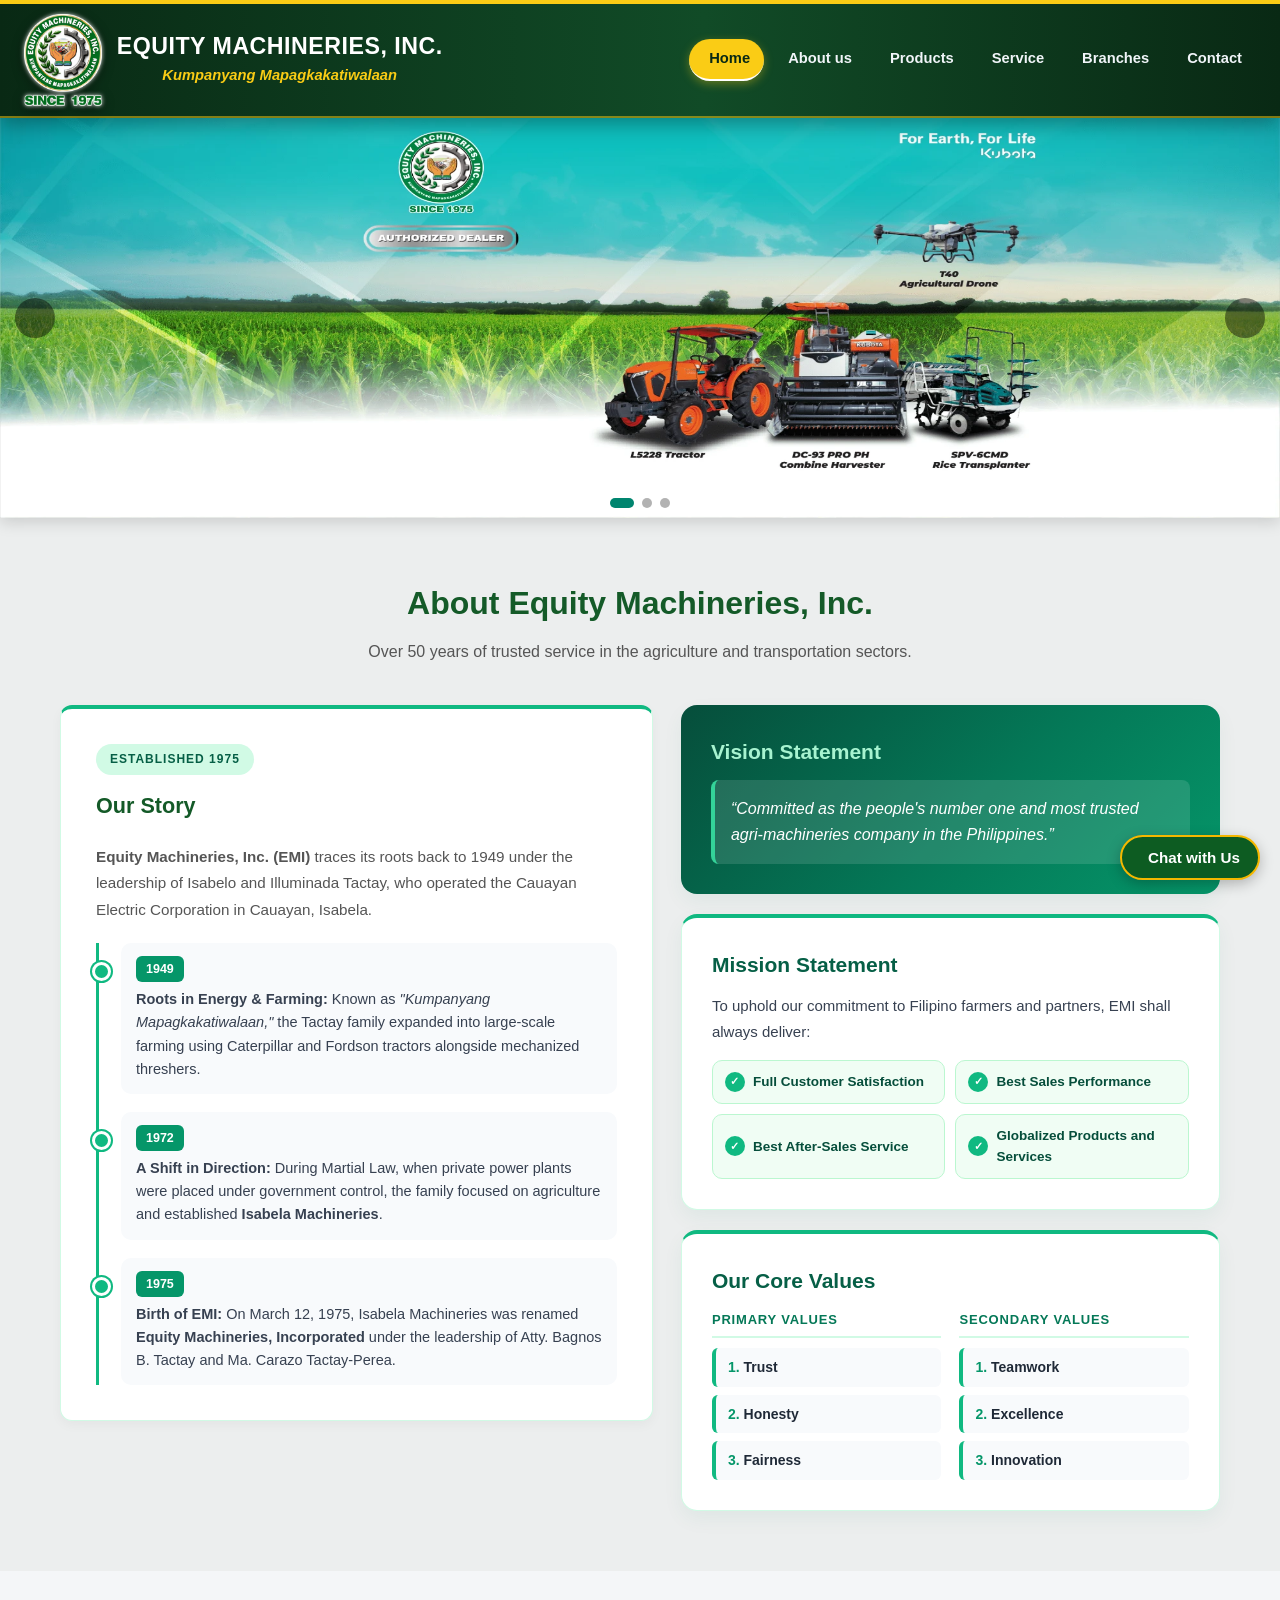
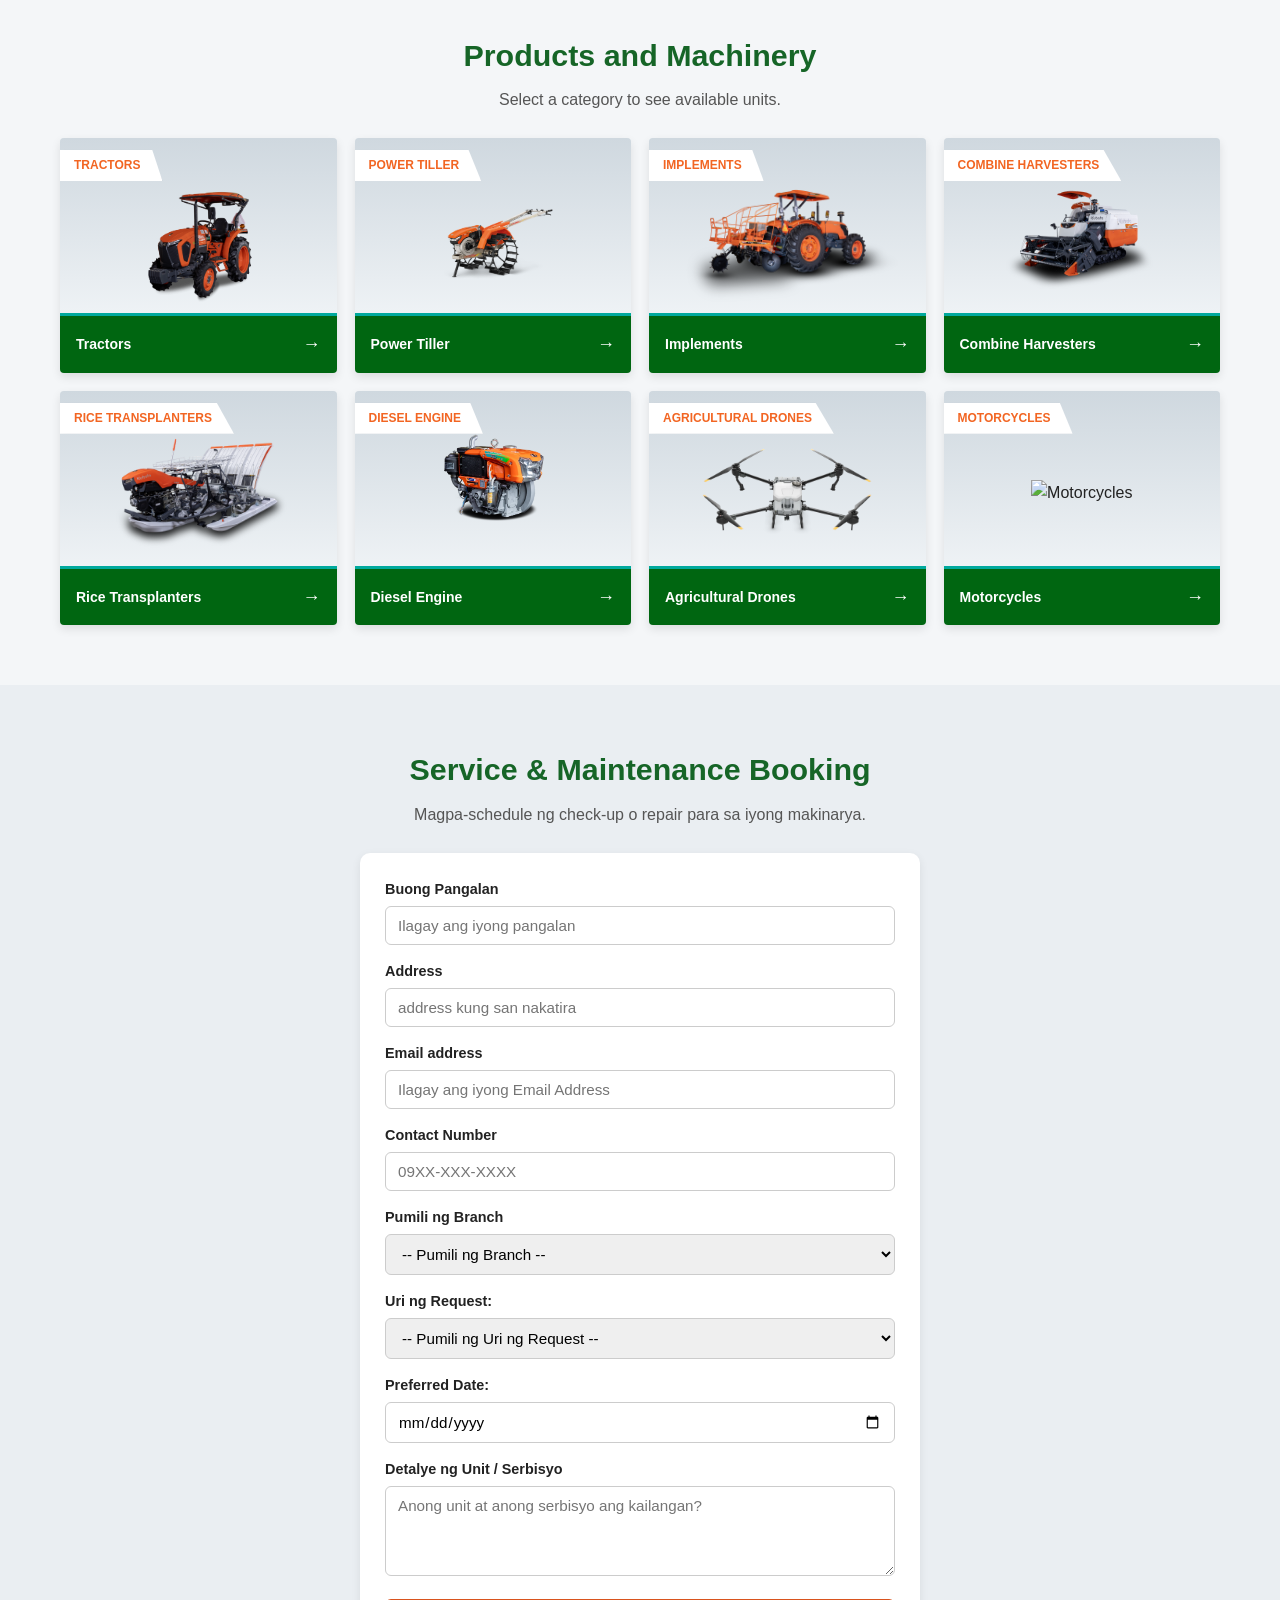
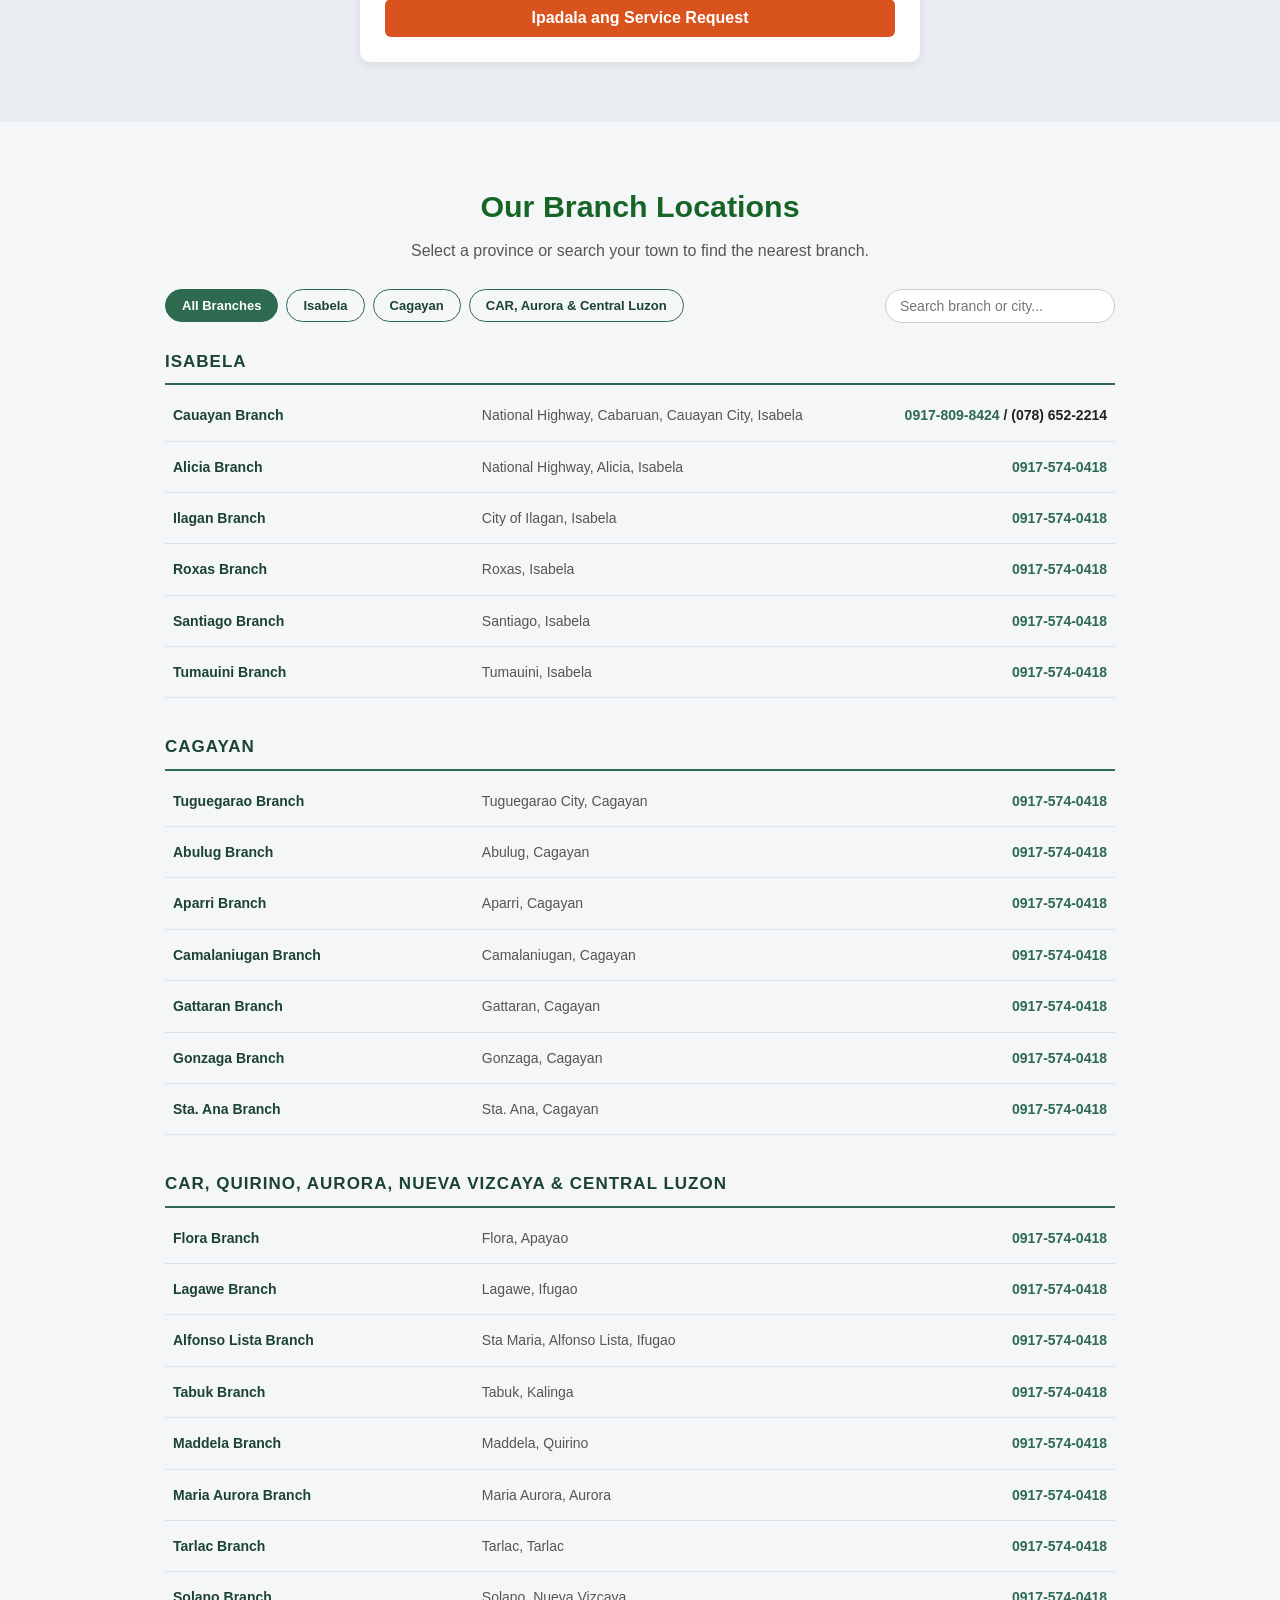
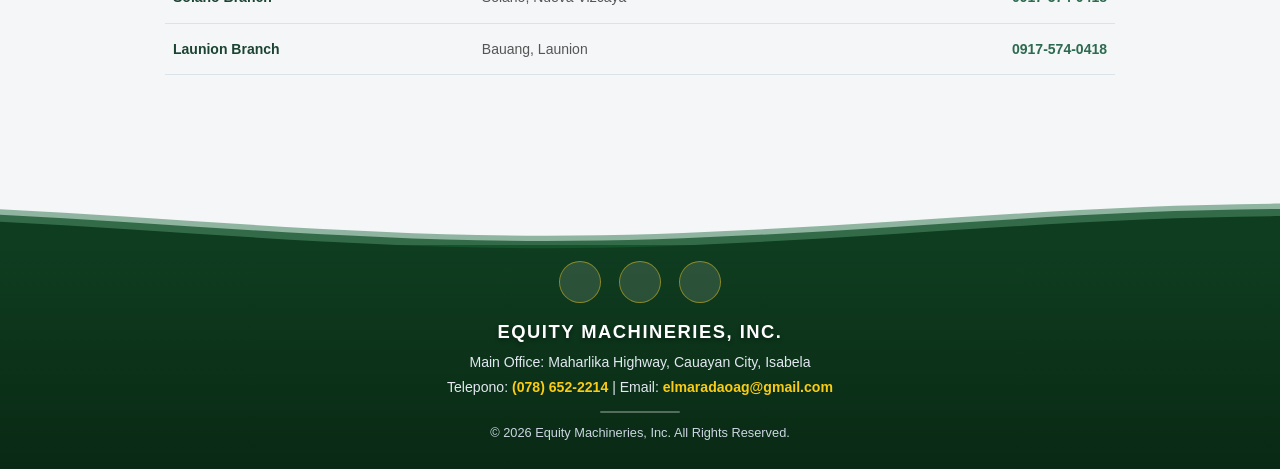
==== commit bcc90a86: "Add files via upload" ====
--- a/index.html
+++ b/index.html
@@ -24,48 +24,63 @@
 </head>
 <body>
 
-  <!-- HEADER -->
-  <header class="main-header">
-    <div class="header-container">
-      <!-- Left: Logo + Company Name -->
-      <div class="brand-section">
-        <div class="logo-box">
-          <img src="emi_logo.png" alt="Equity Machineries Logo" class="company-logo" />
-        </div>
-        <div class="brand-text">
-          <h1>EQUITY MACHINERIES, INC.</h1>
-          <p class="tagline">Kumpanyang Mapagkakatiwalaan</p>
-        </div>
-      </div>
-
-      <!-- Mobile Hamburger Button -->
-      <button class="menu-toggle" id="menuToggle" aria-label="Toggle navigation">
-        <i class="fa-solid fa-bars"></i>
-      </button>
-
-      <!-- Right: Navigation Links -->
-      <nav class="main-nav" id="mainNav">
-        <a href="#home" class="nav-item active">
-          <i class="fa-solid fa-house"></i> Home
-        </a>
-        <a href="#about" class="nav-item">
-          <i class="fa-solid fa-circle-info"></i> About us
-        </a>
-        <a href="#products" class="nav-item">
-          <i class="fa-solid fa-tractor"></i> Products
-        </a>
-        <a href="#service" class="nav-item">
-          <i class="fa-solid fa-wrench"></i> Service
-        </a>
-        <a href="#branches" class="nav-item">
-          <i class="fa-solid fa-location-dot"></i> Branches
-        </a>
-        <a href="#contact" class="nav-item">
-          <i class="fa-solid fa-user"></i> Contact
-        </a>
-      </nav>
-    </div>
-  </header>
+<!-- HEADER -->
+<header class="main-header">
+  <div class="header-container">
+    <!-- Left: Logo + Company Name -->
+    <div class="brand-section">
+      <div class="logo-box">
+        <img src="emi_logo.png" alt="Equity Machineries Logo" class="company-logo" />
+      </div>
+      <div class="brand-text">
+        <h1>EQUITY MACHINERIES, INC.</h1>
+        <p class="tagline">Kumpanyang Mapagkakatiwalaan</p>
+      </div>
+    </div>
+
+    <!-- Mobile Hamburger Button -->
+    <button class="menu-toggle" id="menuToggle" aria-label="Toggle navigation">
+      <i class="fa-solid fa-bars"></i>
+    </button>
+
+    <!-- Right: Navigation Links -->
+    <nav class="main-nav" id="mainNav">
+      <a href="#home" class="nav-item active">
+        <i class="fa-solid fa-house"></i> Home
+      </a>
+      <a href="#about" class="nav-item">
+        <i class="fa-solid fa-circle-info"></i> About us
+      </a>
+      <a href="#products" class="nav-item">
+        <i class="fa-solid fa-tractor"></i> Products
+      </a>
+      <a href="#service" class="nav-item">
+        <i class="fa-solid fa-wrench"></i> Service
+      </a>
+      <a href="#branches" class="nav-item">
+        <i class="fa-solid fa-location-dot"></i> Branches
+      </a>
+      <a href="#contact" class="nav-item">
+        <i class="fa-solid fa-user"></i> Contact
+      </a>
+    </nav>
+  </div>
+
+  <!-- Layered Wave Effect sa Ilalim ng Header (Katugma ng Footer) -->
+  <div class="header-waves-wrapper">
+    <svg class="header-waves" xmlns="http://w3.org" viewBox="0 24 150 28" preserveAspectRatio="none" shape-rendering="auto">
+      <defs>
+        <path id="header-gentle-wave" d="M-160 44c30 0 58-18 88-18s 58 18 88 18 58-18 88-18 58 18 88 18 v44h-352z" />
+      </defs>
+      <g>
+        <use href="#header-gentle-wave" x="48" y="0" fill="rgba(22, 101, 52, 0.35)" />
+        <use href="#header-gentle-wave" x="48" y="3" fill="rgba(20, 83, 45, 0.65)" />
+        <use href="#header-gentle-wave" x="48" y="7" fill="#0f3d20" />
+      </g>
+    </svg>
+  </div>
+</header>
+
 
 <link rel="stylesheet" href="https://cloudflare.com">
 <link rel="stylesheet" href="style.css">
@@ -148,7 +163,7 @@
 
         <div class="about-card">
           <h3>Mission Statement</h3>
-          <p>In order to be the number one and most trusted agri-machineries company in the Philippines, EMI shall always deliver:</p>
+          <p>To uphold our commitment to Filipino farmers and partners, EMI shall always deliver:</p>
           <ul class="check-list">
             <li>Full Customer Satisfaction</li>
             <li>Best Sales Performance</li>
@@ -482,42 +497,94 @@
   </div>
 </section>
 
-  <!-- CONTACT & FOOTER -->
-  <footer id="contact" class="footer">
-    <div class="container">
-      <h3>EQUITY MACHINERIES, INC.</h3>
-      <p>Main Office: Maharlika Highway, Cauayan City, Isabela</p>
-      <p>Telepono: (078) 652-2214 | Email: elmaradaoag@gmail.com</p>
-      <p class="copyright">&copy; 2026 Equity Machineries, Inc. All Rights Reserved.</p>
-    </div>
-    <!-- Social Media Links -->
-<div class="social-links">
-      <a href="https://www.facebook.com/equitymachineriesinc/" target="_blank" rel="noopener noreferrer" aria-label="Facebook">
-        <i class="fa-brands fa-facebook fa-3x"></i>
-      </a>
-      <a href="https://www.youtube.com/@equitymachineriesincsince1975" target="_blank" rel="noopener noreferrer" aria-label="YouTube">
-        <i class="fa-brands fa-youtube fa-3x"></i>
-      </a>
-      </a>
-      <a href="https://www.instagram.com/equity_machineries_inc/" target="_blank" rel="noopener noreferrer" aria-label="TikTok">
-        <i class="fa-brands fa-instagram fa-3x"></i>
-  </a>
+<footer id="contact" class="emi-wave-footer">
+  <!-- Layered Wave Effect sa Itaas -->
+  <div class="emi-waves-wrapper">
+    <svg class="emi-waves" xmlns="http://w3.org" viewBox="0 24 150 28" preserveAspectRatio="none" shape-rendering="auto">
+      <defs>
+        <path id="gentle-wave" d="M-160 44c30 0 58-18 88-18s 58 18 88 18 58-18 88-18 58 18 88 18 v44h-352z" />
+      </defs>
+      <g class="parallax">
+        <!-- Back wave -->
+        <use href="#gentle-wave" x="48" y="0" fill="rgba(22, 101, 52, 0.45)" />
+        <!-- Middle wave -->
+        <use href="#gentle-wave" x="48" y="3" fill="rgba(20, 83, 45, 0.75)" />
+        <!-- Front wave -->
+        <use href="#gentle-wave" x="48" y="7" fill="#0f3d20" />
+      </g>
+    </svg>
+  </div>
+
+  <!-- Main Footer Content -->
+  <div class="emi-footer-content">
+    <!-- Social Icons -->
+    <div class="emi-social-links">
+      <a href="https://facebook.com" target="_blank" rel="noopener" class="emi-social-icon" aria-label="Facebook">
+        <i class="fab fa-facebook-f"></i>
+      </a>
+      <a href="#" target="_blank" rel="noopener" class="emi-social-icon" aria-label="YouTube">
+        <i class="fab fa-youtube"></i>
+      </a>
+      <a href="#" target="_blank" rel="noopener" class="emi-social-icon" aria-label="Instagram">
+        <i class="fab fa-instagram"></i>
+      </a>
+    </div>
+
+    <!-- Company Info & Address -->
+    <h3 class="emi-company-name">EQUITY MACHINERIES, INC.</h3>
+    <p class="emi-address">Main Office: Maharlika Highway, Cauayan City, Isabela</p>
+    <p class="emi-contact">
+      Telepono: <a href="tel:0786522214">(078) 652-2214</a> | 
+      Email: <a href="mailto:elmaradaoag@gmail.com">elmaradaoag@gmail.com</a>
+    </p>
+
+    <div class="emi-divider"></div>
+
+    <p class="emi-copyright">© 2026 Equity Machineries, Inc. All Rights Reserved.</p>
+  </div>
+</footer>
+
+
+<!-- MODAL 1: UNIT SPECIFICATIONS POPUP (2-COLUMN LAYOUT) -->
+<div id="specsModal" class="modal">
+  <div class="modal-content specs-modal-wide">
+    <span class="close-btn" onclick="closeSpecsModal()">&times;</span>
+    
+    <div class="specs-modal-grid">
+      <!-- Left Column: Product Image & Overview -->
+      <div class="specs-left-col">
+        <div class="specs-img-box">
+          <img id="specsModalImg" src="" alt="Unit Preview" class="specs-modal-img" />
+        </div>
+        <span id="specsModalCategory" class="badge"></span>
+        <h2 id="specsModalTitle"></h2>
+        <p id="specsModalDesc" class="specs-desc"></p>
+      </div>
+
+      <!-- Right Column: Scrollable Specifications + Sticky CTA -->
+      <div class="specs-right-col">
+        <div class="specs-header-bar">
+          <h4 class="specs-heading">
+            <i class="fa-solid fa-sliders"></i> Technical Specifications
+          </h4>
+        </div>
+
+        <!-- Scrollable Spec List (Gagana kahit 20+ specs ang naka-list sa JS) -->
+        <div class="specs-scroll-area">
+          <ul id="specsModalList" class="specs-list"></ul>
+        </div>
+
+        <!-- Sticky Bottom Button -->
+        <div class="specs-footer-action">
+          <button id="specsInquireBtn" class="btn specs-cta-btn">
+            <i class="fa-solid fa-paper-plane"></i> Inquire About This Unit
+          </button>
+        </div>
+      </div>
+    </div>
+  </div>
 </div>
-  </footer>
-
-  <!-- MODAL 1: UNIT SPECIFICATIONS POPUP -->
-  <div id="specsModal" class="modal">
-    <div class="modal-content">
-      <span class="close-btn" onclick="closeSpecsModal()">&times;</span>
-      <img id="specsModalImg" src="" alt="Unit Preview" class="specs-modal-img" />
-      <span id="specsModalCategory" class="badge"></span>
-      <h2 id="specsModalTitle"></h2>
-      <p id="specsModalDesc" class="specs-desc"></p>
-      <h4 class="specs-heading">Unit Specifications:</h4>
-      <ul id="specsModalList" class="specs-list"></ul>
-      <button id="specsInquireBtn" class="btn" style="width: 100%; margin-top: 15px;">Inquire About This Unit</button>
-    </div>
-  </div>
+
 
   <!-- MODAL 2: PRODUCT INQUIRY POPUP -->
   <div id="inquiryModal" class="modal">
--- a/style.css
+++ b/style.css
@@ -1,27 +1,184 @@
-/* =========================================================
-   EMERALD GREEN CORPORATE ABOUT US (WITH HOVER EFFECTS)
-========================================================= */
-.about-section {
-  padding: 70px 20px;
-  background: linear-gradient(180deg, #ecfdf5 0%, #ffffff 100%);
-}
-
-.about-header {
-  text-align: center;
-  margin-bottom: 45px;
-}
-
-.about-header .section-title {
-  color: #047857 !important;
-  font-size: 32px;
-  font-weight: 800;
-  margin-bottom: 8px;
-}
-
-.about-header .section-subtitle {
-  color: #4b5563;
-  font-size: 16px;
-}
+/* =========================================
+   COMPACT HEADER + READABLE LOGO FIX
+   ========================================= */
+.main-header {
+  position: sticky;
+  top: 0;
+  width: 100%;
+  height: auto !important;
+  min-height: unset !important;
+  background: linear-gradient(90deg, #092914 0%, #114b27 55%, #092914 100%) !important;
+  border-top: 4px solid #facc15 !important;
+  border-bottom: 2px solid rgba(250, 204, 21, 0.5) !important;
+  padding: 0 !important;
+  margin: 0 !important;
+  box-shadow: 0 6px 20px rgba(0, 0, 0, 0.35) !important;
+  z-index: 1000;
+  overflow: visible !important;
+}
+
+/* Siguraduhing nakatago ang lumang wave kung naiwan sa HTML */
+.header-waves-wrapper {
+  display: none !important;
+}
+
+.header-container {
+  max-width: 1380px;
+  margin: 0 auto;
+  padding: 10px 24px !important;
+  height: auto !important;
+  min-height: unset !important;
+  display: flex !important;
+  flex-direction: row !important;
+  align-items: center !important;
+  justify-content: space-between !important;
+  flex-wrap: nowrap !important;
+  gap: 16px;
+}
+
+/* Brand Logo & Text */
+.brand-section {
+  display: flex !important;
+  align-items: center !important;
+  gap: 14px;
+  flex-shrink: 0;
+}
+
+.logo-box {
+  display: flex;
+  align-items: center;
+  justify-content: center;
+  flex-shrink: 0;
+}
+
+/* Pinalaki ang logo at nilagyan ng white drop-shadow para mabasa ang "SINCE 1975" */
+.company-logo {
+  height: 92px !important;
+  width: auto !important;
+  max-width: none !important;
+  object-fit: contain;
+  display: block;
+  filter: drop-shadow(0 0 2px rgba(255, 255, 255, 0.85)) drop-shadow(0 3px 6px rgba(0, 0, 0, 0.45));
+}
+
+.brand-text h1 {
+  color: #ffffff !important;
+  font-size: 1.45rem !important;
+  font-weight: 800 !important;
+  letter-spacing: 0.5px;
+  margin: 0 !important;
+  line-height: 1.2 !important;
+  white-space: nowrap;
+}
+
+.brand-text .tagline {
+  color: #facc15 !important;
+  font-size: 0.92rem !important;
+  font-style: italic !important;
+  font-weight: 600 !important;
+  margin: 3px 0 0 !important;
+  opacity: 1 !important;
+}
+
+/* Navigation Links */
+.main-nav {
+  display: flex !important;
+  align-items: center !important;
+  gap: 4px !important;
+  flex-wrap: nowrap !important;
+}
+
+.main-nav .nav-item {
+  display: inline-flex !important;
+  align-items: center !important;
+  gap: 6px;
+  color: #f1f5f9 !important;
+  text-decoration: none !important;
+  font-size: 0.92rem !important;
+  font-weight: 600 !important;
+  padding: 8px 14px !important;
+  border-radius: 50px !important;
+  white-space: nowrap;
+  transition: all 0.25s ease;
+}
+
+.main-nav .nav-item i {
+  font-size: 0.85rem;
+  color: #facc15 !important;
+}
+
+.main-nav .nav-item:hover {
+  background-color: rgba(255, 255, 255, 0.14) !important;
+  color: #facc15 !important;
+  transform: translateY(-1px);
+}
+
+.main-nav .nav-item.active {
+  background-color: #facc15 !important;
+  color: #092914 !important;
+  font-weight: 700 !important;
+  box-shadow: 0 3px 10px rgba(250, 204, 21, 0.35);
+}
+
+.main-nav .nav-item.active i {
+  color: #092914 !important;
+}
+
+/* Mobile Hamburger Button */
+.menu-toggle {
+  display: none;
+  background: rgba(255, 255, 255, 0.12);
+  border: 1.5px solid #facc15;
+  color: #facc15;
+  font-size: 1.25rem;
+  padding: 8px 12px;
+  border-radius: 8px;
+  cursor: pointer;
+}
+
+/* MOBILE & TABLET RESPONSIVE */
+@media (max-width: 1120px) {
+  .header-container {
+    flex-wrap: wrap !important;
+  }
+
+  .company-logo {
+    height: 74px !important;
+  }
+
+  .brand-text h1 {
+    font-size: 1.15rem !important;
+    white-space: normal;
+  }
+
+  .menu-toggle {
+    display: inline-flex;
+    align-items: center;
+    justify-content: center;
+  }
+
+  .main-nav {
+    display: none !important;
+    width: 100%;
+    flex-direction: column !important;
+    align-items: stretch !important;
+    gap: 6px !important;
+    padding-top: 12px;
+    margin-top: 8px;
+    border-top: 1px solid rgba(255, 255, 255, 0.15);
+  }
+
+  .main-nav.active,
+  .main-nav.show {
+    display: flex !important;
+  }
+
+  .main-nav .nav-item {
+    border-radius: 8px !important;
+    padding: 10px 14px !important;
+  }
+}
+
 
 /* 2-COLUMN BALANCED GRID */
 .about-grid {
@@ -1036,93 +1193,209 @@
 }
 
 /* FOOTER */
-.footer {
-  background: #166527;
-  color: #fff;
+/* =========================================
+   COMPACT WAVE FOOTER (GREEN & GOLD THEME)
+   ========================================= */
+.emi-wave-footer {
+  position: relative;
+  width: 100%;
+  margin-top: 30px !important;
+  color: #ffffff;
+}
+
+/* Mas manipis na Wave */
+.emi-waves-wrapper {
+  position: relative;
+  width: 100%;
+  height: 45px !important;
+  margin-bottom: -5px;
+  overflow: hidden;
+  line-height: 0;
+}
+
+.emi-waves {
+  position: relative;
+  width: 100%;
+  height: 45px !important;
+}
+
+/* Compact Main Green Body */
+.emi-footer-content {
+  background: linear-gradient(180deg, #0f3d20 0%, #092914 100%);
+  padding: 12px 20px 22px !important;
   text-align: center;
-  padding: 30px 20px;
-  margin-top: 40px;
-}
-
-.footer h3 {
-  margin-bottom: 6px;
-}
-
-.footer p {
-  font-size: 0.92rem;
-  margin-bottom: 4px;
-}
-
-.footer .copyright {
-  margin-top: 12px;
+}
+
+/* Mas compact na Social Icons */
+.emi-social-links {
+  display: flex;
+  justify-content: center;
+  align-items: center;
+  gap: 16px !important;
+  margin-bottom: 12px !important;
+}
+
+.emi-social-icon,
+.emi-social-icon:visited {
+  display: inline-flex;
+  align-items: center;
+  justify-content: center;
+  width: 38px !important;
+  height: 38px !important;
+  border-radius: 50%;
+  color: #ffffff !important;
+  font-size: 1.15rem !important;
+  text-decoration: none;
+  transition: all 0.3s ease;
+}
+
+.emi-social-icon:hover {
+  color: #facc15 !important;
+  background-color: rgba(255, 255, 255, 0.12);
+  transform: translateY(-3px);
+}
+
+/* Mas siksik na Typography & Address */
+.emi-company-name {
+  font-size: 1.1rem !important;
+  font-weight: 700;
+  letter-spacing: 0.8px;
+  margin: 0 0 4px !important;
+  color: #ffffff;
+}
+
+.emi-address {
+  font-size: 0.88rem !important;
+  color: #e2e8f0;
+  margin: 0 0 3px !important;
+}
+
+.emi-contact {
+  font-size: 0.88rem !important;
+  color: #e2e8f0;
+  margin: 0 0 12px !important;
+}
+
+.emi-contact a,
+.emi-contact a:visited {
+  color: #facc15 !important;
+  text-decoration: none;
+  font-weight: 600;
+}
+
+.emi-contact a:hover {
+  text-decoration: underline;
+}
+
+.emi-divider {
+  width: 150px;
+  height: 1px;
+  background: rgba(255, 255, 255, 0.2);
+  margin: 0 auto 10px !important;
+}
+
+.emi-copyright {
+  font-size: 0.8rem !important;
+  color: #cbd5e1;
+  margin: 0 !important;
+}
+
+@media (max-width: 768px) {
+  .emi-waves-wrapper,
+  .emi-waves {
+    height: 30px !important;
+  }
+}
+
+/* Main Green Body */
+.emi-footer-content {
+  background: linear-gradient(180deg, #0f3d20 0%, #092914 100%);
+  padding: 25px 20px 45px;
+  text-align: center;
+}
+
+/* Clean White Icons tulad sa design reference */
+.emi-social-links {
+  display: flex;
+  justify-content: center;
+  align-items: center;
+  gap: 24px;
+  margin-bottom: 24px;
+}
+
+.emi-social-icon,
+.emi-social-icon:visited {
+  display: inline-flex;
+  align-items: center;
+  justify-content: center;
+  width: 44px;
+  height: 44px;
+  border-radius: 50%;
+  color: #ffffff !important;
+  font-size: 1.45rem;
+  text-decoration: none;
+  transition: all 0.3s ease;
+}
+
+.emi-social-icon:hover {
+  color: #facc15 !important; /* Nagiging gold kapag naka-hover */
+  background-color: rgba(255, 255, 255, 0.1);
+  transform: translateY(-4px);
+}
+
+/* Typography & Address */
+.emi-company-name {
+  font-size: 1.25rem;
+  font-weight: 700;
+  letter-spacing: 1px;
+  margin: 0 0 8px;
+  color: #ffffff;
+}
+
+.emi-address {
+  font-size: 0.95rem;
+  color: #e2e8f0;
+  margin: 0 0 6px;
+}
+
+.emi-contact {
+  font-size: 0.95rem;
+  color: #e2e8f0;
+  margin: 0 0 20px;
+}
+
+.emi-contact a,
+.emi-contact a:visited {
+  color: #facc15 !important; /* Gold links */
+  text-decoration: none;
+  font-weight: 600;
+}
+
+.emi-contact a:hover {
+  text-decoration: underline;
+}
+
+.emi-divider {
+  width: 180px;
+  height: 1px;
+  background: rgba(255, 255, 255, 0.2);
+  margin: 0 auto 18px;
+}
+
+.emi-copyright {
   font-size: 0.85rem;
-  opacity: 0.85;
-}
-
-/* Social Media Links in Footer */
-.social-links .fa-facebook {
-  color: #1877F2;
-}
-
-.social-links .fa-youtube {
-  color: #FF0000;
-}
-
-.social-links .fa-instagram {
-  display: inline-flex;
-  align-items: center;
-  justify-content: center;
-  width: 48px;
-  height: 48px;
-  border-radius: 12px;
-  background: linear-gradient(45deg, #f09433 0%, #e6683c 25%, #dc2743 50%, #cc2366 75%, #bc1888 100%);
-  color: #ffffff;
-  text-decoration: none;
-}
-
-/* MOBILE RESPONSIVE */
-@media (max-width: 900px) {
-  .header-container {
-    flex-direction: column;
-    text-align: center;
-  }
-
-  .brand-text h1 {
-    font-size: 1.35rem;
-  }
-
-  .main-nav {
-    gap: 15px;
-    flex-wrap: wrap;
-    justify-content: center;
-  }
-}
-
-/* Filter Buttons */
-.filter-bar {
-  display: flex;
-  justify-content: center;
-  flex-wrap: wrap;
-  gap: 0.75rem;
-  margin-bottom: 2rem;
-}
-
-.filter-btn {
-  padding: 0.5rem 1.25rem;
-  border: 2px solid var(--primary-green);
-  background: var(--white);
-  color: var(--primary-green);
-  border-radius: 25px;
-  cursor: pointer;
-  font-weight: 600;
-  transition: all 0.3s;
-}
-
-.filter-btn.active,
-.filter-btn:hover {
-  background: var(--primary-green);
-  color: var(--white);
-}
+  color: #cbd5e1;
+  margin: 0;
+}
+
+/* Responsive Wave Height sa Mobile */
+@media (max-width: 768px) {
+  .emi-waves-wrapper,
+  .emi-waves {
+    height: 55px;
+  }
+}
+
 /* Branch Filter Tabs & Search */
 .branch-controls {
   max-width: 950px;
@@ -1846,4 +2119,1404 @@
   }
 }
 
-
+} /* <-- Siguraduhing sarado ang huling rule sa itaas bago ito */
+
+/* FOOTER EFFECTS */
+footer.emi-footer {
+  background: linear-gradient(135deg, #0d2627 0%, #165b29 50%, #0f3d1c 100%) !important;
+  color: #ffffff !important;
+  text-align: center !important;
+  padding: 45px 20px 35px !important;
+  position: relative !important;
+  border-top: 4px solid #facc15 !important;
+  box-shadow: 0 -8px 25px rgba(0, 0, 0, 0.25) !important;
+  overflow: hidden !important;
+}
+
+.emi-footer-container {
+  max-width: 800px !important;
+  margin: 0 auto !important;
+}
+
+.emi-company-name {
+  margin: 0 0 10px !important;
+  font-size: 20px !important;
+  font-weight: 700 !important;
+  letter-spacing: 1.5px !important;
+  color: #ffffff !important;
+  text-shadow: 0 2px 4px rgba(0, 0, 0, 0.4) !important;
+}
+
+.emi-address,
+.emi-contact {
+  margin: 6px 0 !important;
+  font-size: 14px !important;
+  color: #e5e7eb !important;
+  line-height: 1.6 !important;
+}
+
+.emi-contact a {
+  color: #facc15 !important;
+  text-decoration: none !important;
+  font-weight: 600 !important;
+  transition: color 0.3s ease !important;
+}
+
+.emi-contact a:hover {
+  color: #ffffff !important;
+  text-decoration: underline !important;
+}
+
+.emi-divider {
+  width: 80px !important;
+  height: 2px !important;
+  background: rgba(255, 255, 255, 0.3) !important;
+  margin: 18px auto !important;
+  border-radius: 2px !important;
+}
+
+.emi-copyright {
+  margin: 0 0 18px !important;
+  font-size: 13px !important;
+  color: #cbd5e1 !important;
+}
+
+.emi-social-links {
+  display: flex !important;
+  justify-content: center !important;
+  align-items: center !important;
+  gap: 16px !important;
+}
+
+.emi-social-icon {
+  display: inline-flex !important;
+  align-items: center !important;
+  justify-content: center !important;
+  width: 46px !important;
+  height: 46px !important;
+  border-radius: 50% !important;
+  background: rgba(255, 255, 255, 0.12) !important;
+  border: 1px solid rgba(255, 255, 255, 0.25) !important;
+  transition: transform 0.3s cubic-bezier(0.175, 0.885, 0.32, 1.275), 
+              box-shadow 0.3s ease, 
+              background 0.3s ease !important;
+}
+
+.emi-social-icon img {
+  width: 26px !important;
+  height: 26px !important;
+  object-fit: contain !important;
+}
+
+.emi-social-icon:hover {
+  transform: translateY(-6px) scale(1.12) !important;
+  background: rgba(255, 255, 255, 0.25) !important;
+}
+
+.emi-social-icon.fb:hover {
+  box-shadow: 0 8px 20px rgba(24, 119, 242, 0.7) !important;
+  border-color: #1877f2 !important;
+}
+
+.emi-social-icon.yt:hover {
+  box-shadow: 0 8px 20px rgba(255, 0, 0, 0.7) !important;
+  border-color: #ff0000 !important;
+}
+
+.emi-social-icon.ig:hover {
+  box-shadow: 0 8px 20px rgba(225, 48, 108, 0.7) !important;
+  border-color: #e1306c !important;
+}
+
+@media (max-width: 576px) {
+  footer.emi-footer {
+    padding: 35px 15px 85px !important;
+  }
+}
+
+.emi-social-icon {
+  display: inline-flex !important;
+  align-items: center !important;
+  justify-content: center !important;
+  width: 46px !important;
+  height: 46px !important;
+  border-radius: 50% !important;
+  background: rgba(255, 255, 255, 0.12) !important;
+  border: 1px solid rgba(255, 255, 255, 0.25) !important;
+  text-decoration: none !important;
+  transition: transform 0.3s cubic-bezier(0.175, 0.885, 0.32, 1.275), 
+              box-shadow 0.3s ease, 
+              background 0.3s ease !important;
+}
+
+/* STYLING PARA SA FONTAWESOME ICONS */
+.emi-social-icon i {
+  font-size: 20px !important;
+  color: #ffffff !important;
+  line-height: 1 !important;
+  transition: transform 0.3s ease, color 0.3s ease !important;
+}
+
+.emi-social-icon:hover {
+  transform: translateY(-6px) scale(1.12) !important;
+}
+
+/* Brand Colors kapag naka-hover */
+.emi-social-icon.fb:hover {
+  background: #1877f2 !important;
+  box-shadow: 0 8px 20px rgba(24, 119, 242, 0.7) !important;
+  border-color: #1877f2 !important;
+}
+
+.emi-social-icon.yt:hover {
+  background: #ff0000 !important;
+  box-shadow: 0 8px 20px rgba(255, 0, 0, 0.7) !important;
+  border-color: #ff0000 !important;
+}
+
+.emi-social-icon.ig:hover {
+  background: #e1306c !important;
+  box-shadow: 0 8px 20px rgba(225, 48, 108, 0.7) !important;
+  border-color: #e1306c !important;
+}
+
+/* =========================================
+   FOOTER WITH ANIMATED WAVES & HOVER EFFECTS
+   ========================================= */
+.emi-wave-footer {
+  position: relative;
+  width: 100%;
+  margin-top: 30px !important;
+  color: #ffffff !important;
+  overflow: hidden;
+}
+
+/* Wave Container */
+.emi-waves-wrapper {
+  position: relative;
+  width: 100%;
+  height: 50px !important;
+  margin-bottom: -5px;
+  overflow: hidden;
+  line-height: 0;
+}
+
+.emi-waves {
+  position: relative;
+  width: 100%;
+  height: 50px !important;
+}
+
+/* EFFECT 1: Flowing Wave Animation */
+.emi-waves .parallax > use {
+  animation: move-forever 20s cubic-bezier(0.55, 0.5, 0.45, 0.5) infinite;
+}
+
+.emi-waves .parallax > use:nth-child(1) {
+  animation-delay: -2s;
+  animation-duration: 9s;
+}
+
+.emi-waves .parallax > use:nth-child(2) {
+  animation-delay: -3s;
+  animation-duration: 13s;
+}
+
+.emi-waves .parallax > use:nth-child(3) {
+  animation-delay: -4s;
+  animation-duration: 18s;
+}
+
+@keyframes move-forever {
+  0% {
+    transform: translate3d(-90px, 0, 0);
+  }
+  100% {
+    transform: translate3d(85px, 0, 0);
+  }
+}
+
+/* Main Footer Body */
+.emi-footer-content,
+#contact.emi-footer-content {
+  background: linear-gradient(180deg, #0f3d20 0%, #092914 100%) !important;
+  color: #ffffff !important;
+  padding: 16px 20px 26px !important;
+  text-align: center;
+}
+
+/* Social Links Container */
+.emi-social-links {
+  display: flex;
+  justify-content: center;
+  align-items: center;
+  gap: 18px !important;
+  margin-bottom: 14px !important;
+}
+
+/* EFFECT 2: Interactive Lift + Gold Pulse Ring */
+.emi-social-icon,
+.emi-social-icon:visited {
+  position: relative;
+  display: inline-flex;
+  align-items: center;
+  justify-content: center;
+  width: 42px !important;
+  height: 42px !important;
+  border-radius: 50%;
+  color: #ffffff !important;
+  background-color: rgba(255, 255, 255, 0.12) !important;
+  border: 1.5px solid rgba(250, 204, 21, 0.45) !important;
+  font-size: 1.2rem !important;
+  text-decoration: none !important;
+  transition: all 0.35s cubic-bezier(0.25, 0.8, 0.25, 1) !important;
+}
+
+/* Outer Expanding Gold Ring sa Hover */
+.emi-social-icon::before {
+  content: "";
+  position: absolute;
+  inset: -4px;
+  border-radius: 50%;
+  border: 2px solid #facc15;
+  opacity: 0;
+  transform: scale(0.8);
+  transition: all 0.35s ease;
+}
+
+.emi-social-icon:hover {
+  background-color: #facc15 !important;
+  color: #092914 !important;
+  border-color: #facc15 !important;
+  transform: translateY(-5px) scale(1.08) !important;
+  box-shadow: 0 8px 20px rgba(250, 204, 21, 0.4) !important;
+}
+
+.emi-social-icon:hover::before {
+  opacity: 1;
+  transform: scale(1.12);
+}
+
+/* Typography & Links */
+.emi-company-name {
+  font-size: 1.15rem !important;
+  font-weight: 700;
+  letter-spacing: 0.8px;
+  margin: 0 0 4px !important;
+  color: #ffffff !important;
+}
+
+.emi-address {
+  font-size: 0.88rem !important;
+  color: #e2e8f0 !important;
+  margin: 0 0 3px !important;
+}
+
+.emi-contact {
+  font-size: 0.88rem !important;
+  color: #e2e8f0 !important;
+  margin: 0 0 12px !important;
+}
+
+.emi-contact a,
+.emi-contact a:visited {
+  color: #facc15 !important;
+  text-decoration: none;
+  font-weight: 600;
+  transition: color 0.25s ease;
+}
+
+.emi-contact a:hover {
+  color: #fef08a !important;
+  text-decoration: underline;
+}
+
+.emi-divider {
+  width: 150px;
+  height: 1px;
+  background: rgba(255, 255, 255, 0.2);
+  margin: 0 auto 10px !important;
+}
+
+.emi-copyright {
+  font-size: 0.8rem !important;
+  color: #cbd5e1 !important;
+  margin: 0 !important;
+}
+
+@media (max-width: 768px) {
+  .emi-waves-wrapper,
+  .emi-waves {
+    height: 32px !important;
+  }
+}
+
+/* =========================================
+   2-COLUMN SCROLLABLE PRODUCT SPECS MODAL
+   ========================================= */
+#specsModal .modal-content.specs-modal-wide {
+  max-width: 920px !important;
+  width: 94% !important;
+  padding: 28px !important;
+  border-radius: 18px !important;
+  border-top: 5px solid #0f3d20 !important;
+  box-shadow: 0 20px 50px rgba(0, 0, 0, 0.35) !important;
+  position: relative;
+}
+
+#specsModal .close-btn {
+  position: absolute;
+  top: 16px;
+  right: 20px;
+  font-size: 1.75rem;
+  color: #475569;
+  cursor: pointer;
+  z-index: 10;
+  line-height: 1;
+  transition: color 0.2s ease, transform 0.2s ease;
+}
+
+#specsModal .close-btn:hover {
+  color: #dc2626;
+  transform: scale(1.15);
+}
+
+/* 2-Column Grid Structure */
+.specs-modal-grid {
+  display: grid;
+  grid-template-columns: 1fr 1.25fr;
+  gap: 28px;
+  align-items: stretch;
+}
+
+/* Left Column: Image & Summary */
+.specs-left-col {
+  display: flex;
+  flex-direction: column;
+  justify-content: flex-start;
+}
+
+.specs-img-box {
+  background: #f8fafc;
+  border: 1px solid #e2e8f0;
+  border-radius: 14px;
+  padding: 16px;
+  margin-bottom: 14px;
+  display: flex;
+  align-items: center;
+  justify-content: center;
+}
+
+#specsModal .specs-modal-img {
+  width: 100% !important;
+  max-height: 230px !important;
+  object-fit: contain !important;
+  margin: 0 !important;
+  background: transparent !important;
+}
+
+#specsModal .badge {
+  align-self: flex-start;
+  background-color: #dcfce7 !important;
+  color: #166534 !important;
+  font-weight: 700;
+  font-size: 0.8rem;
+  padding: 4px 12px;
+  border-radius: 50px;
+  margin-bottom: 8px;
+}
+
+#specsModalTitle {
+  font-size: 1.5rem !important;
+  font-weight: 800 !important;
+  color: #0f172a !important;
+  margin: 0 0 8px !important;
+  line-height: 1.25;
+}
+
+#specsModalDesc.specs-desc {
+  font-size: 0.92rem !important;
+  color: #475569 !important;
+  line-height: 1.55 !important;
+  margin: 0 !important;
+}
+
+/* Right Column: Scrollable Specs & Sticky Button */
+.specs-right-col {
+  display: flex;
+  flex-direction: column;
+  border-left: 1px solid #e2e8f0;
+  padding-left: 24px;
+}
+
+.specs-header-bar {
+  margin-bottom: 10px;
+}
+
+#specsModal .specs-heading {
+  font-size: 1.05rem !important;
+  font-weight: 700 !important;
+  color: #0f3d20 !important;
+  margin: 0 !important;
+  display: flex;
+  align-items: center;
+  gap: 8px;
+}
+
+/* Scrollable Container para sa Mahabang Listahan */
+.specs-scroll-area {
+  max-height: 310px;
+  overflow-y: auto;
+  padding-right: 8px;
+  margin-bottom: 14px;
+}
+
+/* Custom Clean Scrollbar */
+.specs-scroll-area::-webkit-scrollbar {
+  width: 6px;
+}
+
+.specs-scroll-area::-webkit-scrollbar-track {
+  background: #f1f5f9;
+  border-radius: 10px;
+}
+
+.specs-scroll-area::-webkit-scrollbar-thumb {
+  background: #cbd5e1;
+  border-radius: 10px;
+}
+
+.specs-scroll-area::-webkit-scrollbar-thumb:hover {
+  background: #94a3b8;
+}
+
+/* Ginagawang Clean Spec Cards/Rows ang bawat <li> mula sa JS */
+#specsModalList.specs-list {
+  list-style: none !important;
+  padding: 0 !important;
+  margin: 0 !important;
+  display: grid;
+  grid-template-columns: 1fr;
+  gap: 8px;
+}
+
+#specsModalList.specs-list li {
+  background-color: #f8fafc;
+  border: 1px solid #e2e8f0;
+  border-left: 3.5px solid #16a34a;
+  border-radius: 8px;
+  padding: 9px 12px;
+  font-size: 0.9rem;
+  color: #1e293b;
+  line-height: 1.4;
+  transition: background-color 0.2s ease;
+}
+
+#specsModalList.specs-list li:hover {
+  background-color: #f0fdf4;
+}
+
+/* Sticky Bottom Inquiry Button */
+.specs-footer-action {
+  margin-top: auto;
+  padding-top: 8px;
+  border-top: 1px solid #e2e8f0;
+}
+
+#specsInquireBtn.specs-cta-btn {
+  width: 100% !important;
+  margin-top: 0 !important;
+  padding: 13px 20px !important;
+  font-size: 1rem !important;
+  font-weight: 700 !important;
+  border-radius: 10px !important;
+  display: inline-flex;
+  align-items: center;
+  justify-content: center;
+  gap: 8px;
+  box-shadow: 0 4px 12px rgba(217, 78, 31, 0.28);
+  transition: transform 0.2s ease, box-shadow 0.2s ease;
+}
+
+#specsInquireBtn.specs-cta-btn:hover {
+  transform: translateY(-2px);
+  box-shadow: 0 6px 16px rgba(217, 78, 31, 0.38);
+}
+
+/* Mobile Responsive: Nagiging 1 column sa cellphone */
+@media (max-width: 768px) {
+  #specsModal .modal-content.specs-modal-wide {
+    padding: 20px !important;
+    max-height: 90vh;
+    overflow-y: auto;
+  }
+
+  .specs-modal-grid {
+    grid-template-columns: 1fr;
+    gap: 18px;
+  }
+
+  .specs-right-col {
+    border-left: none;
+    border-top: 1px solid #e2e8f0;
+    padding-left: 0;
+    padding-top: 16px;
+  }
+
+  .specs-scroll-area {
+    max-height: 240px;
+  }
+}
+
+/* =========================================
+   ACCORDION PRODUCT SPECIFICATIONS STYLE
+   ========================================= */
+#specsModalList.specs-list {
+  list-style: none !important;
+  padding: 0 !important;
+  margin: 0 !important;
+  display: flex !important;
+  flex-direction: column !important;
+  gap: 0 !important;
+  background: transparent !important;
+}
+
+#specsModalList.specs-list li.spec-acc-item {
+  background: transparent !important;
+  border: none !important;
+  border-bottom: 1.5px solid #16a34a !important; /* Green divider line tulad sa sample */
+  border-radius: 0 !important;
+  padding: 0 !important;
+  margin: 0 !important;
+}
+
+/* Header Row (Title sa kaliwa, + / - sa kanan) */
+.spec-acc-header {
+  width: 100%;
+  background: transparent;
+  border: none;
+  padding: 13px 6px;
+  display: flex;
+  align-items: center;
+  justify-content: space-between;
+  cursor: pointer;
+  text-align: left;
+  transition: background-color 0.2s ease;
+}
+
+.spec-acc-header:hover {
+  background-color: rgba(22, 163, 74, 0.06);
+}
+
+.spec-acc-title {
+  font-size: 1.02rem;
+  font-weight: 700;
+  color: #1e293b;
+}
+
+.spec-acc-item.open .spec-acc-title {
+  color: #0f3d20; /* Dark green kapag nakabukas */
+}
+
+.spec-acc-symbol {
+  font-size: 1.35rem;
+  font-weight: 600;
+  color: #0f3d20;
+  line-height: 1;
+  padding-left: 12px;
+}
+
+/* Collapsible Body Content */
+.spec-acc-body {
+  display: none;
+  padding: 2px 6px 14px 6px;
+  animation: fadeInSpec 0.25s ease;
+}
+
+.spec-acc-item.open .spec-acc-body {
+  display: block;
+}
+
+.spec-acc-text {
+  margin: 4px 0;
+  font-size: 0.92rem;
+  font-weight: 600;
+  color: #334155;
+  line-height: 1.5;
+}
+
+@keyframes fadeInSpec {
+  from {
+    opacity: 0;
+    transform: translateY(-4px);
+  }
+  to {
+    opacity: 1;
+    transform: translateY(0);
+  }
+}
+
+/* =========================================
+   2-COLUMN ACCORDION PRODUCT SPECS MODAL
+   ========================================= */
+#specsModal.modal {
+  display: none;
+  position: fixed;
+  inset: 0;
+  background-color: rgba(9, 41, 20, 0.75);
+  backdrop-filter: blur(4px);
+  align-items: center;
+  justify-content: center;
+  z-index: 2000;
+  padding: 16px;
+}
+
+#specsModal .modal-content {
+  background-color: #ffffff !important;
+  max-width: 920px !important;
+  width: 95% !important;
+  padding: 28px !important;
+  border-radius: 18px !important;
+  border-top: 5px solid #0f3d20 !important;
+  box-shadow: 0 20px 50px rgba(0, 0, 0, 0.35) !important;
+  position: relative;
+  animation: modalPopIn 0.25s ease;
+}
+
+@keyframes modalPopIn {
+  from {
+    opacity: 0;
+    transform: scale(0.95) translateY(10px);
+  }
+  to {
+    opacity: 1;
+    transform: scale(1) translateY(0);
+  }
+}
+
+#specsModal .close-btn {
+  position: absolute;
+  top: 16px;
+  right: 20px;
+  font-size: 1.75rem;
+  font-weight: 700;
+  color: #475569;
+  cursor: pointer;
+  z-index: 10;
+  line-height: 1;
+  transition: color 0.2s ease, transform 0.2s ease;
+}
+
+#specsModal .close-btn:hover {
+  color: #dc2626;
+  transform: scale(1.15);
+}
+
+/* 2-Column Grid Structure */
+.specs-modal-grid {
+  display: grid;
+  grid-template-columns: 1fr 1.25fr;
+  gap: 28px;
+  align-items: stretch;
+}
+
+/* Left Column: Image & Summary */
+.specs-left-col {
+  display: flex;
+  flex-direction: column;
+  justify-content: flex-start;
+}
+
+.specs-img-box {
+  background: #f8fafc;
+  border: 1px solid #e2e8f0;
+  border-radius: 14px;
+  padding: 16px;
+  margin-bottom: 14px;
+  display: flex;
+  align-items: center;
+  justify-content: center;
+}
+
+#specsModal .specs-modal-img {
+  width: 100% !important;
+  max-height: 230px !important;
+  object-fit: contain !important;
+  margin: 0 !important;
+  background: transparent !important;
+}
+
+#specsModal .badge {
+  align-self: flex-start;
+  background-color: #dcfce7 !important;
+  color: #166534 !important;
+  font-weight: 700;
+  font-size: 0.8rem;
+  padding: 4px 12px;
+  border-radius: 50px;
+  margin-bottom: 8px;
+}
+
+#specsModalTitle {
+  font-size: 1.5rem !important;
+  font-weight: 800 !important;
+  color: #0f172a !important;
+  margin: 0 0 8px !important;
+  line-height: 1.25;
+}
+
+#specsModalDesc.specs-desc {
+  font-size: 0.92rem !important;
+  color: #475569 !important;
+  line-height: 1.55 !important;
+  margin: 0 !important;
+}
+
+/* Right Column: Accordion Specs & Sticky Button */
+.specs-right-col {
+  display: flex;
+  flex-direction: column;
+  border-left: 1px solid #e2e8f0;
+  padding-left: 24px;
+}
+
+.specs-header-bar {
+  margin-bottom: 8px;
+}
+
+#specsModal .specs-heading {
+  font-size: 1.1rem !important;
+  font-weight: 800 !important;
+  color: #0f3d20 !important;
+  margin: 0 !important;
+  display: flex;
+  align-items: center;
+  gap: 8px;
+}
+
+/* Scrollable Container para sa Accordion */
+.specs-scroll-area {
+  max-height: 320px;
+  overflow-y: auto;
+  padding-right: 8px;
+  margin-bottom: 14px;
+}
+
+.specs-scroll-area::-webkit-scrollbar {
+  width: 6px;
+}
+
+.specs-scroll-area::-webkit-scrollbar-track {
+  background: #f1f5f9;
+  border-radius: 10px;
+}
+
+.specs-scroll-area::-webkit-scrollbar-thumb {
+  background: #cbd5e1;
+  border-radius: 10px;
+}
+
+.specs-scroll-area::-webkit-scrollbar-thumb:hover {
+  background: #94a3b8;
+}
+
+/* Accordion List & Items (+ and - Style) */
+#specsModalList.specs-list {
+  list-style: none !important;
+  padding: 0 !important;
+  margin: 0 !important;
+  display: flex !important;
+  flex-direction: column !important;
+  gap: 0 !important;
+  background: transparent !important;
+}
+
+#specsModalList.specs-list li.spec-acc-item {
+  background: transparent !important;
+  border: none !important;
+  border-bottom: 1.5px solid #16a34a !important;
+  border-radius: 0 !important;
+  padding: 0 !important;
+  margin: 0 !important;
+}
+
+.spec-acc-header {
+  width: 100%;
+  background: transparent;
+  border: none;
+  padding: 13px 6px;
+  display: flex;
+  align-items: center;
+  justify-content: space-between;
+  cursor: pointer;
+  text-align: left;
+  transition: background-color 0.2s ease;
+}
+
+.spec-acc-header:hover {
+  background-color: rgba(22, 163, 74, 0.06);
+}
+
+.spec-acc-title {
+  font-size: 1.02rem;
+  font-weight: 700;
+  color: #1e293b;
+}
+
+.spec-acc-item.open .spec-acc-title {
+  color: #0f3d20;
+}
+
+.spec-acc-symbol {
+  font-size: 1.35rem;
+  font-weight: 600;
+  color: #0f3d20;
+  line-height: 1;
+  padding-left: 12px;
+}
+
+.spec-acc-body {
+  display: none;
+  padding: 2px 6px 14px 6px;
+  animation: fadeInSpec 0.25s ease;
+}
+
+.spec-acc-item.open .spec-acc-body {
+  display: block;
+}
+
+.spec-acc-text {
+  margin: 4px 0;
+  font-size: 0.92rem;
+  font-weight: 600;
+  color: #334155;
+  line-height: 1.5;
+}
+
+@keyframes fadeInSpec {
+  from {
+    opacity: 0;
+    transform: translateY(-4px);
+  }
+  to {
+    opacity: 1;
+    transform: translateY(0);
+  }
+}
+
+/* Sticky Bottom Inquiry Button */
+.specs-footer-action {
+  margin-top: auto;
+  padding-top: 10px;
+  border-top: 1px solid #e2e8f0;
+}
+
+#specsInquireBtn {
+  width: 100% !important;
+  margin-top: 0 !important;
+  padding: 13px 20px !important;
+  background-color: #d94e1f !important;
+  color: #ffffff !important;
+  border: none !important;
+  font-size: 1rem !important;
+  font-weight: 700 !important;
+  border-radius: 10px !important;
+  cursor: pointer;
+  display: inline-flex;
+  align-items: center;
+  justify-content: center;
+  gap: 8px;
+  box-shadow: 0 4px 12px rgba(217, 78, 31, 0.28);
+  transition: transform 0.2s ease, box-shadow 0.2s ease, background-color 0.2s ease;
+}
+
+#specsInquireBtn:hover {
+  background-color: #c2410c !important;
+  transform: translateY(-2px);
+  box-shadow: 0 6px 16px rgba(217, 78, 31, 0.38);
+}
+
+/* Mobile Responsive */
+@media (max-width: 768px) {
+  #specsModal .modal-content {
+    padding: 20px !important;
+    max-height: 90vh;
+    overflow-y: auto;
+  }
+
+  .specs-modal-grid {
+    grid-template-columns: 1fr;
+    gap: 18px;
+  }
+
+  .specs-right-col {
+    border-left: none;
+    border-top: 1px solid #e2e8f0;
+    padding-left: 0;
+    padding-top: 16px;
+  }
+
+  .specs-scroll-area {
+    max-height: 240px;
+  }
+}
+
+/* =========================================
+   3-COLUMN SPEC TABLE INSIDE ACCORDION MODAL
+   ========================================= */
+#specsModal.modal {
+  display: none;
+  position: fixed;
+  inset: 0;
+  background-color: rgba(9, 41, 20, 0.75);
+  backdrop-filter: blur(4px);
+  align-items: center;
+  justify-content: center;
+  z-index: 99999 !important;
+  padding: 16px;
+}
+
+/* Mas malapad nang kaunti (1020px) para magkasya ang 3-column table nang malinis */
+#specsModal .modal-content {
+  background-color: #ffffff !important;
+  max-width: 1020px !important;
+  width: 96% !important;
+  padding: 26px !important;
+  border-radius: 18px !important;
+  border-top: 5px solid #0f3d20 !important;
+  box-shadow: 0 20px 50px rgba(0, 0, 0, 0.35) !important;
+  position: relative;
+}
+
+#specsModal .close-btn {
+  position: absolute;
+  top: 14px;
+  right: 18px;
+  font-size: 1.75rem;
+  font-weight: 700;
+  color: #475569;
+  cursor: pointer;
+  z-index: 10;
+  line-height: 1;
+}
+
+#specsModal .close-btn:hover {
+  color: #dc2626;
+}
+
+.specs-modal-grid {
+  display: grid;
+  grid-template-columns: 0.85fr 1.45fr;
+  gap: 24px;
+  align-items: stretch;
+}
+
+/* Left Column */
+.specs-left-col {
+  display: flex;
+  flex-direction: column;
+}
+
+.specs-img-box {
+  background: #f8fafc;
+  border: 1px solid #e2e8f0;
+  border-radius: 14px;
+  padding: 14px;
+  margin-bottom: 12px;
+  display: flex;
+  align-items: center;
+  justify-content: center;
+}
+
+#specsModal .specs-modal-img {
+  width: 100% !important;
+  max-height: 220px !important;
+  object-fit: contain !important;
+}
+
+#specsModal .badge {
+  align-self: flex-start;
+  background-color: #dcfce7 !important;
+  color: #166534 !important;
+  font-weight: 700;
+  font-size: 0.78rem;
+  padding: 4px 12px;
+  border-radius: 50px;
+  margin-bottom: 8px;
+}
+
+#specsModalTitle {
+  font-size: 1.4rem !important;
+  font-weight: 800 !important;
+  color: #0f172a !important;
+  margin: 0 0 8px !important;
+}
+
+#specsModalDesc.specs-desc {
+  font-size: 0.9rem !important;
+  color: #475569 !important;
+  line-height: 1.5 !important;
+}
+
+/* Right Column */
+.specs-right-col {
+  display: flex;
+  flex-direction: column;
+  border-left: 1px solid #e2e8f0;
+  padding-left: 22px;
+}
+
+#specsModal .specs-heading {
+  font-size: 1.08rem !important;
+  font-weight: 800 !important;
+  color: #0f3d20 !important;
+  margin: 0 0 8px !important;
+}
+
+.specs-scroll-area {
+  max-height: 360px;
+  overflow-y: auto;
+  padding-right: 6px;
+  margin-bottom: 14px;
+}
+
+.specs-scroll-area::-webkit-scrollbar {
+  width: 6px;
+}
+
+.specs-scroll-area::-webkit-scrollbar-track {
+  background: #f1f5f9;
+  border-radius: 10px;
+}
+
+.specs-scroll-area::-webkit-scrollbar-thumb {
+  background: #cbd5e1;
+  border-radius: 10px;
+}
+
+/* Accordion Sections */
+#specsModalList.specs-list {
+  list-style: none !important;
+  padding: 0 !important;
+  margin: 0 !important;
+}
+
+#specsModalList.specs-list li.spec-acc-item {
+  background: transparent !important;
+  border: none !important;
+  border-bottom: 1.5px solid #16a34a !important;
+  padding: 0 !important;
+  margin: 0 !important;
+}
+
+.spec-acc-header {
+  width: 100%;
+  background: transparent;
+  border: none;
+  padding: 12px 4px;
+  display: flex;
+  align-items: center;
+  justify-content: space-between;
+  cursor: pointer;
+  text-align: left;
+}
+
+.spec-acc-header:hover {
+  background-color: rgba(22, 163, 74, 0.06);
+}
+
+.spec-acc-title {
+  font-size: 1.05rem;
+  font-weight: 800;
+  color: #0f3d20;
+}
+
+.spec-acc-symbol {
+  font-size: 1.35rem;
+  font-weight: 700;
+  color: #0f3d20;
+  line-height: 1;
+}
+
+.spec-acc-body {
+  display: none;
+  padding: 4px 0 12px 0;
+}
+
+.spec-acc-item.open .spec-acc-body {
+  display: block;
+}
+
+/* 3-COLUMN TABLE ROWS (Label | Unit | Value) */
+.spec-table-row {
+  display: grid;
+  grid-template-columns: 1.35fr 0.75fr 1.2fr;
+  gap: 10px;
+  align-items: baseline;
+  padding: 8px 8px;
+  border-bottom: 1px solid #f1f5f9;
+  font-size: 0.88rem;
+  line-height: 1.4;
+}
+
+.spec-table-row:nth-child(even) {
+  background-color: #f8fafc;
+}
+
+.spec-table-row:last-child {
+  border-bottom: none;
+}
+
+.spec-table-row.single-col {
+  grid-template-columns: 1fr;
+}
+
+.spec-col-label {
+  font-weight: 700;
+  color: #1e293b;
+}
+
+.spec-col-unit {
+  font-weight: 600;
+  color: #64748b;
+  font-size: 0.84rem;
+}
+
+.spec-col-value {
+  font-weight: 700;
+  color: #0f172a;
+}
+
+/* Sticky Bottom CTA Button */
+.specs-footer-action {
+  margin-top: auto;
+  padding-top: 10px;
+  border-top: 1px solid #e2e8f0;
+}
+
+#specsInquireBtn {
+  width: 100% !important;
+  padding: 13px 20px !important;
+  background-color: #d94e1f !important;
+  color: #ffffff !important;
+  border: none !important;
+  font-size: 1rem !important;
+  font-weight: 700 !important;
+  border-radius: 10px !important;
+  cursor: pointer;
+}
+
+#specsInquireBtn:hover {
+  background-color: #c2410c !important;
+}
+
+/* Mobile Responsive */
+@media (max-width: 820px) {
+  #specsModal .modal-content {
+    max-height: 92vh;
+    overflow-y: auto;
+    padding: 18px !important;
+  }
+
+  .specs-modal-grid {
+    grid-template-columns: 1fr;
+    gap: 16px;
+  }
+
+  .specs-right-col {
+    border-left: none;
+    border-top: 1px solid #e2e8f0;
+    padding-left: 0;
+    padding-top: 14px;
+  }
+
+  .spec-table-row {
+    grid-template-columns: 1.2fr 0.6fr 1fr;
+    font-size: 0.82rem;
+    gap: 6px;
+  }
+}
+
+/* =========================================
+   CLEAN 3-COLUMN SPEC TABLE (MATCHING SAMPLE)
+   ========================================= */
+.spec-acc-header {
+  width: 100%;
+  background: transparent;
+  border: none;
+  border-bottom: 1.5px solid #16a34a; /* Green divider line tulad sa sample */
+  padding: 12px 4px;
+  display: flex;
+  align-items: center;
+  justify-content: space-between;
+  cursor: pointer;
+  text-align: left;
+}
+
+.spec-acc-title {
+  font-size: 1.15rem;
+  font-weight: 800;
+  color: #0f3d20;
+}
+
+.spec-acc-symbol {
+  font-size: 1.4rem;
+  font-weight: 700;
+  color: #0f3d20;
+}
+
+.spec-acc-body {
+  display: none;
+  padding: 14px 4px 18px 4px;
+}
+
+.spec-acc-item.open .spec-acc-body {
+  display: block;
+}
+
+/* 3-Column Alignment (Label | Unit | Value) - Walang border sa gitna para malinis */
+.spec-table-row {
+  display: grid;
+  grid-template-columns: 1.55fr 0.65fr 1.45fr;
+  gap: 12px;
+  align-items: baseline;
+  padding: 9px 2px;
+  background: transparent !important;
+  border: none !important;
+  font-size: 0.9rem;
+  line-height: 1.45;
+}
+
+.spec-table-row.single-col {
+  grid-template-columns: 1fr;
+}
+
+.spec-col-label {
+  font-weight: 700;
+  color: #1e293b;
+}
+
+.spec-col-unit {
+  font-weight: 600;
+  color: #475569;
+  font-size: 0.88rem;
+}
+
+.spec-col-value {
+  font-weight: 700;
+  color: #0f172a;
+}
+
+@media (max-width: 768px) {
+  .spec-table-row {
+    grid-template-columns: 1.3fr 0.55fr 1.2fr;
+    font-size: 0.82rem;
+    gap: 8px;
+    padding: 7px 0;
+  }
+}
+
+/* =========================================
+   3-COLUMN SPEC TABLE WITH COLUMN LINES
+   ========================================= */
+.spec-acc-body {
+  display: none;
+  padding: 12px 0 16px 0;
+}
+
+.spec-acc-item.open .spec-acc-body {
+  display: block;
+}
+
+/* Table Container look */
+.spec-table-row {
+  display: grid !important;
+  grid-template-columns: 1.55fr 0.7fr 1.45fr !important;
+  gap: 0 !important; /* Zero gap para dikit ang vertical column lines */
+  align-items: stretch !important;
+  border-top: 1px solid #e2e8f0 !important;
+  border-left: 1px solid #e2e8f0 !important;
+  border-right: 1px solid #e2e8f0 !important;
+  background-color: #ffffff !important;
+  font-size: 0.88rem;
+  line-height: 1.4;
+}
+
+/* Bottom border sa pinakahuling row ng table */
+.spec-table-row:last-child {
+  border-bottom: 1px solid #e2e8f0 !important;
+  border-bottom-left-radius: 8px;
+  border-bottom-right-radius: 8px;
+}
+
+/* Rounded top corners sa unang row */
+.spec-table-row:first-child {
+  border-top-left-radius: 8px;
+  border-top-right-radius: 8px;
+}
+
+/* Banayad na alternating row tint para madaling sundan ng mata */
+.spec-table-row:nth-child(even) {
+  background-color: #f8fafc !important;
+}
+
+.spec-table-row.single-col {
+  grid-template-columns: 1fr !important;
+}
+
+/* Column 1: Parameter / Label (may vertical line sa kanan) */
+.spec-col-label {
+  padding: 9px 12px;
+  font-weight: 700;
+  color: #1e293b;
+  border-right: 1px solid #e2e8f0;
+  display: flex;
+  align-items: center;
+}
+
+/* Column 2: Unit (may vertical line sa kanan, naka-center) */
+.spec-col-unit {
+  padding: 9px 8px;
+  font-weight: 600;
+  color: #475569;
+  font-size: 0.84rem;
+  border-right: 1px solid #e2e8f0;
+  display: flex;
+  align-items: center;
+  justify-content: center;
+  text-align: center;
+}
+
+/* Column 3: Value */
+.spec-col-value {
+  padding: 9px 12px;
+  font-weight: 700;
+  color: #0f3d20; /* Dark green accent sa values */
+  display: flex;
+  align-items: center;
+}
+
+/* Mobile Responsive */
+@media (max-width: 768px) {
+  .spec-table-row {
+    grid-template-columns: 1.35fr 0.6fr 1.25fr !important;
+    font-size: 0.8rem;
+  }
+
+  .spec-col-label,
+  .spec-col-value {
+    padding: 7px 8px;
+  }
+
+  .spec-col-unit {
+    padding: 7px 4px;
+    font-size: 0.78rem;
+  }
+}
+
+
+
+
+
+
+
--- a/style.css
+++ b/style.css
@@ -1,27 +1,184 @@
-/* =========================================================
-   EMERALD GREEN CORPORATE ABOUT US (WITH HOVER EFFECTS)
-========================================================= */
-.about-section {
-  padding: 70px 20px;
-  background: linear-gradient(180deg, #ecfdf5 0%, #ffffff 100%);
-}
-
-.about-header {
-  text-align: center;
-  margin-bottom: 45px;
-}
-
-.about-header .section-title {
-  color: #047857 !important;
-  font-size: 32px;
-  font-weight: 800;
-  margin-bottom: 8px;
-}
-
-.about-header .section-subtitle {
-  color: #4b5563;
-  font-size: 16px;
-}
+/* =========================================
+   COMPACT HEADER + READABLE LOGO FIX
+   ========================================= */
+.main-header {
+  position: sticky;
+  top: 0;
+  width: 100%;
+  height: auto !important;
+  min-height: unset !important;
+  background: linear-gradient(90deg, #092914 0%, #114b27 55%, #092914 100%) !important;
+  border-top: 4px solid #facc15 !important;
+  border-bottom: 2px solid rgba(250, 204, 21, 0.5) !important;
+  padding: 0 !important;
+  margin: 0 !important;
+  box-shadow: 0 6px 20px rgba(0, 0, 0, 0.35) !important;
+  z-index: 1000;
+  overflow: visible !important;
+}
+
+/* Siguraduhing nakatago ang lumang wave kung naiwan sa HTML */
+.header-waves-wrapper {
+  display: none !important;
+}
+
+.header-container {
+  max-width: 1380px;
+  margin: 0 auto;
+  padding: 10px 24px !important;
+  height: auto !important;
+  min-height: unset !important;
+  display: flex !important;
+  flex-direction: row !important;
+  align-items: center !important;
+  justify-content: space-between !important;
+  flex-wrap: nowrap !important;
+  gap: 16px;
+}
+
+/* Brand Logo & Text */
+.brand-section {
+  display: flex !important;
+  align-items: center !important;
+  gap: 14px;
+  flex-shrink: 0;
+}
+
+.logo-box {
+  display: flex;
+  align-items: center;
+  justify-content: center;
+  flex-shrink: 0;
+}
+
+/* Pinalaki ang logo at nilagyan ng white drop-shadow para mabasa ang "SINCE 1975" */
+.company-logo {
+  height: 92px !important;
+  width: auto !important;
+  max-width: none !important;
+  object-fit: contain;
+  display: block;
+  filter: drop-shadow(0 0 2px rgba(255, 255, 255, 0.85)) drop-shadow(0 3px 6px rgba(0, 0, 0, 0.45));
+}
+
+.brand-text h1 {
+  color: #ffffff !important;
+  font-size: 1.45rem !important;
+  font-weight: 800 !important;
+  letter-spacing: 0.5px;
+  margin: 0 !important;
+  line-height: 1.2 !important;
+  white-space: nowrap;
+}
+
+.brand-text .tagline {
+  color: #facc15 !important;
+  font-size: 0.92rem !important;
+  font-style: italic !important;
+  font-weight: 600 !important;
+  margin: 3px 0 0 !important;
+  opacity: 1 !important;
+}
+
+/* Navigation Links */
+.main-nav {
+  display: flex !important;
+  align-items: center !important;
+  gap: 4px !important;
+  flex-wrap: nowrap !important;
+}
+
+.main-nav .nav-item {
+  display: inline-flex !important;
+  align-items: center !important;
+  gap: 6px;
+  color: #f1f5f9 !important;
+  text-decoration: none !important;
+  font-size: 0.92rem !important;
+  font-weight: 600 !important;
+  padding: 8px 14px !important;
+  border-radius: 50px !important;
+  white-space: nowrap;
+  transition: all 0.25s ease;
+}
+
+.main-nav .nav-item i {
+  font-size: 0.85rem;
+  color: #facc15 !important;
+}
+
+.main-nav .nav-item:hover {
+  background-color: rgba(255, 255, 255, 0.14) !important;
+  color: #facc15 !important;
+  transform: translateY(-1px);
+}
+
+.main-nav .nav-item.active {
+  background-color: #facc15 !important;
+  color: #092914 !important;
+  font-weight: 700 !important;
+  box-shadow: 0 3px 10px rgba(250, 204, 21, 0.35);
+}
+
+.main-nav .nav-item.active i {
+  color: #092914 !important;
+}
+
+/* Mobile Hamburger Button */
+.menu-toggle {
+  display: none;
+  background: rgba(255, 255, 255, 0.12);
+  border: 1.5px solid #facc15;
+  color: #facc15;
+  font-size: 1.25rem;
+  padding: 8px 12px;
+  border-radius: 8px;
+  cursor: pointer;
+}
+
+/* MOBILE & TABLET RESPONSIVE */
+@media (max-width: 1120px) {
+  .header-container {
+    flex-wrap: wrap !important;
+  }
+
+  .company-logo {
+    height: 74px !important;
+  }
+
+  .brand-text h1 {
+    font-size: 1.15rem !important;
+    white-space: normal;
+  }
+
+  .menu-toggle {
+    display: inline-flex;
+    align-items: center;
+    justify-content: center;
+  }
+
+  .main-nav {
+    display: none !important;
+    width: 100%;
+    flex-direction: column !important;
+    align-items: stretch !important;
+    gap: 6px !important;
+    padding-top: 12px;
+    margin-top: 8px;
+    border-top: 1px solid rgba(255, 255, 255, 0.15);
+  }
+
+  .main-nav.active,
+  .main-nav.show {
+    display: flex !important;
+  }
+
+  .main-nav .nav-item {
+    border-radius: 8px !important;
+    padding: 10px 14px !important;
+  }
+}
+
 
 /* 2-COLUMN BALANCED GRID */
 .about-grid {
@@ -1036,93 +1193,209 @@
 }
 
 /* FOOTER */
-.footer {
-  background: #166527;
-  color: #fff;
+/* =========================================
+   COMPACT WAVE FOOTER (GREEN & GOLD THEME)
+   ========================================= */
+.emi-wave-footer {
+  position: relative;
+  width: 100%;
+  margin-top: 30px !important;
+  color: #ffffff;
+}
+
+/* Mas manipis na Wave */
+.emi-waves-wrapper {
+  position: relative;
+  width: 100%;
+  height: 45px !important;
+  margin-bottom: -5px;
+  overflow: hidden;
+  line-height: 0;
+}
+
+.emi-waves {
+  position: relative;
+  width: 100%;
+  height: 45px !important;
+}
+
+/* Compact Main Green Body */
+.emi-footer-content {
+  background: linear-gradient(180deg, #0f3d20 0%, #092914 100%);
+  padding: 12px 20px 22px !important;
   text-align: center;
-  padding: 30px 20px;
-  margin-top: 40px;
-}
-
-.footer h3 {
-  margin-bottom: 6px;
-}
-
-.footer p {
-  font-size: 0.92rem;
-  margin-bottom: 4px;
-}
-
-.footer .copyright {
-  margin-top: 12px;
+}
+
+/* Mas compact na Social Icons */
+.emi-social-links {
+  display: flex;
+  justify-content: center;
+  align-items: center;
+  gap: 16px !important;
+  margin-bottom: 12px !important;
+}
+
+.emi-social-icon,
+.emi-social-icon:visited {
+  display: inline-flex;
+  align-items: center;
+  justify-content: center;
+  width: 38px !important;
+  height: 38px !important;
+  border-radius: 50%;
+  color: #ffffff !important;
+  font-size: 1.15rem !important;
+  text-decoration: none;
+  transition: all 0.3s ease;
+}
+
+.emi-social-icon:hover {
+  color: #facc15 !important;
+  background-color: rgba(255, 255, 255, 0.12);
+  transform: translateY(-3px);
+}
+
+/* Mas siksik na Typography & Address */
+.emi-company-name {
+  font-size: 1.1rem !important;
+  font-weight: 700;
+  letter-spacing: 0.8px;
+  margin: 0 0 4px !important;
+  color: #ffffff;
+}
+
+.emi-address {
+  font-size: 0.88rem !important;
+  color: #e2e8f0;
+  margin: 0 0 3px !important;
+}
+
+.emi-contact {
+  font-size: 0.88rem !important;
+  color: #e2e8f0;
+  margin: 0 0 12px !important;
+}
+
+.emi-contact a,
+.emi-contact a:visited {
+  color: #facc15 !important;
+  text-decoration: none;
+  font-weight: 600;
+}
+
+.emi-contact a:hover {
+  text-decoration: underline;
+}
+
+.emi-divider {
+  width: 150px;
+  height: 1px;
+  background: rgba(255, 255, 255, 0.2);
+  margin: 0 auto 10px !important;
+}
+
+.emi-copyright {
+  font-size: 0.8rem !important;
+  color: #cbd5e1;
+  margin: 0 !important;
+}
+
+@media (max-width: 768px) {
+  .emi-waves-wrapper,
+  .emi-waves {
+    height: 30px !important;
+  }
+}
+
+/* Main Green Body */
+.emi-footer-content {
+  background: linear-gradient(180deg, #0f3d20 0%, #092914 100%);
+  padding: 25px 20px 45px;
+  text-align: center;
+}
+
+/* Clean White Icons tulad sa design reference */
+.emi-social-links {
+  display: flex;
+  justify-content: center;
+  align-items: center;
+  gap: 24px;
+  margin-bottom: 24px;
+}
+
+.emi-social-icon,
+.emi-social-icon:visited {
+  display: inline-flex;
+  align-items: center;
+  justify-content: center;
+  width: 44px;
+  height: 44px;
+  border-radius: 50%;
+  color: #ffffff !important;
+  font-size: 1.45rem;
+  text-decoration: none;
+  transition: all 0.3s ease;
+}
+
+.emi-social-icon:hover {
+  color: #facc15 !important; /* Nagiging gold kapag naka-hover */
+  background-color: rgba(255, 255, 255, 0.1);
+  transform: translateY(-4px);
+}
+
+/* Typography & Address */
+.emi-company-name {
+  font-size: 1.25rem;
+  font-weight: 700;
+  letter-spacing: 1px;
+  margin: 0 0 8px;
+  color: #ffffff;
+}
+
+.emi-address {
+  font-size: 0.95rem;
+  color: #e2e8f0;
+  margin: 0 0 6px;
+}
+
+.emi-contact {
+  font-size: 0.95rem;
+  color: #e2e8f0;
+  margin: 0 0 20px;
+}
+
+.emi-contact a,
+.emi-contact a:visited {
+  color: #facc15 !important; /* Gold links */
+  text-decoration: none;
+  font-weight: 600;
+}
+
+.emi-contact a:hover {
+  text-decoration: underline;
+}
+
+.emi-divider {
+  width: 180px;
+  height: 1px;
+  background: rgba(255, 255, 255, 0.2);
+  margin: 0 auto 18px;
+}
+
+.emi-copyright {
   font-size: 0.85rem;
-  opacity: 0.85;
-}
-
-/* Social Media Links in Footer */
-.social-links .fa-facebook {
-  color: #1877F2;
-}
-
-.social-links .fa-youtube {
-  color: #FF0000;
-}
-
-.social-links .fa-instagram {
-  display: inline-flex;
-  align-items: center;
-  justify-content: center;
-  width: 48px;
-  height: 48px;
-  border-radius: 12px;
-  background: linear-gradient(45deg, #f09433 0%, #e6683c 25%, #dc2743 50%, #cc2366 75%, #bc1888 100%);
-  color: #ffffff;
-  text-decoration: none;
-}
-
-/* MOBILE RESPONSIVE */
-@media (max-width: 900px) {
-  .header-container {
-    flex-direction: column;
-    text-align: center;
-  }
-
-  .brand-text h1 {
-    font-size: 1.35rem;
-  }
-
-  .main-nav {
-    gap: 15px;
-    flex-wrap: wrap;
-    justify-content: center;
-  }
-}
-
-/* Filter Buttons */
-.filter-bar {
-  display: flex;
-  justify-content: center;
-  flex-wrap: wrap;
-  gap: 0.75rem;
-  margin-bottom: 2rem;
-}
-
-.filter-btn {
-  padding: 0.5rem 1.25rem;
-  border: 2px solid var(--primary-green);
-  background: var(--white);
-  color: var(--primary-green);
-  border-radius: 25px;
-  cursor: pointer;
-  font-weight: 600;
-  transition: all 0.3s;
-}
-
-.filter-btn.active,
-.filter-btn:hover {
-  background: var(--primary-green);
-  color: var(--white);
-}
+  color: #cbd5e1;
+  margin: 0;
+}
+
+/* Responsive Wave Height sa Mobile */
+@media (max-width: 768px) {
+  .emi-waves-wrapper,
+  .emi-waves {
+    height: 55px;
+  }
+}
+
 /* Branch Filter Tabs & Search */
 .branch-controls {
   max-width: 950px;
@@ -1846,4 +2119,1404 @@
   }
 }
 
-
+} /* <-- Siguraduhing sarado ang huling rule sa itaas bago ito */
+
+/* FOOTER EFFECTS */
+footer.emi-footer {
+  background: linear-gradient(135deg, #0d2627 0%, #165b29 50%, #0f3d1c 100%) !important;
+  color: #ffffff !important;
+  text-align: center !important;
+  padding: 45px 20px 35px !important;
+  position: relative !important;
+  border-top: 4px solid #facc15 !important;
+  box-shadow: 0 -8px 25px rgba(0, 0, 0, 0.25) !important;
+  overflow: hidden !important;
+}
+
+.emi-footer-container {
+  max-width: 800px !important;
+  margin: 0 auto !important;
+}
+
+.emi-company-name {
+  margin: 0 0 10px !important;
+  font-size: 20px !important;
+  font-weight: 700 !important;
+  letter-spacing: 1.5px !important;
+  color: #ffffff !important;
+  text-shadow: 0 2px 4px rgba(0, 0, 0, 0.4) !important;
+}
+
+.emi-address,
+.emi-contact {
+  margin: 6px 0 !important;
+  font-size: 14px !important;
+  color: #e5e7eb !important;
+  line-height: 1.6 !important;
+}
+
+.emi-contact a {
+  color: #facc15 !important;
+  text-decoration: none !important;
+  font-weight: 600 !important;
+  transition: color 0.3s ease !important;
+}
+
+.emi-contact a:hover {
+  color: #ffffff !important;
+  text-decoration: underline !important;
+}
+
+.emi-divider {
+  width: 80px !important;
+  height: 2px !important;
+  background: rgba(255, 255, 255, 0.3) !important;
+  margin: 18px auto !important;
+  border-radius: 2px !important;
+}
+
+.emi-copyright {
+  margin: 0 0 18px !important;
+  font-size: 13px !important;
+  color: #cbd5e1 !important;
+}
+
+.emi-social-links {
+  display: flex !important;
+  justify-content: center !important;
+  align-items: center !important;
+  gap: 16px !important;
+}
+
+.emi-social-icon {
+  display: inline-flex !important;
+  align-items: center !important;
+  justify-content: center !important;
+  width: 46px !important;
+  height: 46px !important;
+  border-radius: 50% !important;
+  background: rgba(255, 255, 255, 0.12) !important;
+  border: 1px solid rgba(255, 255, 255, 0.25) !important;
+  transition: transform 0.3s cubic-bezier(0.175, 0.885, 0.32, 1.275), 
+              box-shadow 0.3s ease, 
+              background 0.3s ease !important;
+}
+
+.emi-social-icon img {
+  width: 26px !important;
+  height: 26px !important;
+  object-fit: contain !important;
+}
+
+.emi-social-icon:hover {
+  transform: translateY(-6px) scale(1.12) !important;
+  background: rgba(255, 255, 255, 0.25) !important;
+}
+
+.emi-social-icon.fb:hover {
+  box-shadow: 0 8px 20px rgba(24, 119, 242, 0.7) !important;
+  border-color: #1877f2 !important;
+}
+
+.emi-social-icon.yt:hover {
+  box-shadow: 0 8px 20px rgba(255, 0, 0, 0.7) !important;
+  border-color: #ff0000 !important;
+}
+
+.emi-social-icon.ig:hover {
+  box-shadow: 0 8px 20px rgba(225, 48, 108, 0.7) !important;
+  border-color: #e1306c !important;
+}
+
+@media (max-width: 576px) {
+  footer.emi-footer {
+    padding: 35px 15px 85px !important;
+  }
+}
+
+.emi-social-icon {
+  display: inline-flex !important;
+  align-items: center !important;
+  justify-content: center !important;
+  width: 46px !important;
+  height: 46px !important;
+  border-radius: 50% !important;
+  background: rgba(255, 255, 255, 0.12) !important;
+  border: 1px solid rgba(255, 255, 255, 0.25) !important;
+  text-decoration: none !important;
+  transition: transform 0.3s cubic-bezier(0.175, 0.885, 0.32, 1.275), 
+              box-shadow 0.3s ease, 
+              background 0.3s ease !important;
+}
+
+/* STYLING PARA SA FONTAWESOME ICONS */
+.emi-social-icon i {
+  font-size: 20px !important;
+  color: #ffffff !important;
+  line-height: 1 !important;
+  transition: transform 0.3s ease, color 0.3s ease !important;
+}
+
+.emi-social-icon:hover {
+  transform: translateY(-6px) scale(1.12) !important;
+}
+
+/* Brand Colors kapag naka-hover */
+.emi-social-icon.fb:hover {
+  background: #1877f2 !important;
+  box-shadow: 0 8px 20px rgba(24, 119, 242, 0.7) !important;
+  border-color: #1877f2 !important;
+}
+
+.emi-social-icon.yt:hover {
+  background: #ff0000 !important;
+  box-shadow: 0 8px 20px rgba(255, 0, 0, 0.7) !important;
+  border-color: #ff0000 !important;
+}
+
+.emi-social-icon.ig:hover {
+  background: #e1306c !important;
+  box-shadow: 0 8px 20px rgba(225, 48, 108, 0.7) !important;
+  border-color: #e1306c !important;
+}
+
+/* =========================================
+   FOOTER WITH ANIMATED WAVES & HOVER EFFECTS
+   ========================================= */
+.emi-wave-footer {
+  position: relative;
+  width: 100%;
+  margin-top: 30px !important;
+  color: #ffffff !important;
+  overflow: hidden;
+}
+
+/* Wave Container */
+.emi-waves-wrapper {
+  position: relative;
+  width: 100%;
+  height: 50px !important;
+  margin-bottom: -5px;
+  overflow: hidden;
+  line-height: 0;
+}
+
+.emi-waves {
+  position: relative;
+  width: 100%;
+  height: 50px !important;
+}
+
+/* EFFECT 1: Flowing Wave Animation */
+.emi-waves .parallax > use {
+  animation: move-forever 20s cubic-bezier(0.55, 0.5, 0.45, 0.5) infinite;
+}
+
+.emi-waves .parallax > use:nth-child(1) {
+  animation-delay: -2s;
+  animation-duration: 9s;
+}
+
+.emi-waves .parallax > use:nth-child(2) {
+  animation-delay: -3s;
+  animation-duration: 13s;
+}
+
+.emi-waves .parallax > use:nth-child(3) {
+  animation-delay: -4s;
+  animation-duration: 18s;
+}
+
+@keyframes move-forever {
+  0% {
+    transform: translate3d(-90px, 0, 0);
+  }
+  100% {
+    transform: translate3d(85px, 0, 0);
+  }
+}
+
+/* Main Footer Body */
+.emi-footer-content,
+#contact.emi-footer-content {
+  background: linear-gradient(180deg, #0f3d20 0%, #092914 100%) !important;
+  color: #ffffff !important;
+  padding: 16px 20px 26px !important;
+  text-align: center;
+}
+
+/* Social Links Container */
+.emi-social-links {
+  display: flex;
+  justify-content: center;
+  align-items: center;
+  gap: 18px !important;
+  margin-bottom: 14px !important;
+}
+
+/* EFFECT 2: Interactive Lift + Gold Pulse Ring */
+.emi-social-icon,
+.emi-social-icon:visited {
+  position: relative;
+  display: inline-flex;
+  align-items: center;
+  justify-content: center;
+  width: 42px !important;
+  height: 42px !important;
+  border-radius: 50%;
+  color: #ffffff !important;
+  background-color: rgba(255, 255, 255, 0.12) !important;
+  border: 1.5px solid rgba(250, 204, 21, 0.45) !important;
+  font-size: 1.2rem !important;
+  text-decoration: none !important;
+  transition: all 0.35s cubic-bezier(0.25, 0.8, 0.25, 1) !important;
+}
+
+/* Outer Expanding Gold Ring sa Hover */
+.emi-social-icon::before {
+  content: "";
+  position: absolute;
+  inset: -4px;
+  border-radius: 50%;
+  border: 2px solid #facc15;
+  opacity: 0;
+  transform: scale(0.8);
+  transition: all 0.35s ease;
+}
+
+.emi-social-icon:hover {
+  background-color: #facc15 !important;
+  color: #092914 !important;
+  border-color: #facc15 !important;
+  transform: translateY(-5px) scale(1.08) !important;
+  box-shadow: 0 8px 20px rgba(250, 204, 21, 0.4) !important;
+}
+
+.emi-social-icon:hover::before {
+  opacity: 1;
+  transform: scale(1.12);
+}
+
+/* Typography & Links */
+.emi-company-name {
+  font-size: 1.15rem !important;
+  font-weight: 700;
+  letter-spacing: 0.8px;
+  margin: 0 0 4px !important;
+  color: #ffffff !important;
+}
+
+.emi-address {
+  font-size: 0.88rem !important;
+  color: #e2e8f0 !important;
+  margin: 0 0 3px !important;
+}
+
+.emi-contact {
+  font-size: 0.88rem !important;
+  color: #e2e8f0 !important;
+  margin: 0 0 12px !important;
+}
+
+.emi-contact a,
+.emi-contact a:visited {
+  color: #facc15 !important;
+  text-decoration: none;
+  font-weight: 600;
+  transition: color 0.25s ease;
+}
+
+.emi-contact a:hover {
+  color: #fef08a !important;
+  text-decoration: underline;
+}
+
+.emi-divider {
+  width: 150px;
+  height: 1px;
+  background: rgba(255, 255, 255, 0.2);
+  margin: 0 auto 10px !important;
+}
+
+.emi-copyright {
+  font-size: 0.8rem !important;
+  color: #cbd5e1 !important;
+  margin: 0 !important;
+}
+
+@media (max-width: 768px) {
+  .emi-waves-wrapper,
+  .emi-waves {
+    height: 32px !important;
+  }
+}
+
+/* =========================================
+   2-COLUMN SCROLLABLE PRODUCT SPECS MODAL
+   ========================================= */
+#specsModal .modal-content.specs-modal-wide {
+  max-width: 920px !important;
+  width: 94% !important;
+  padding: 28px !important;
+  border-radius: 18px !important;
+  border-top: 5px solid #0f3d20 !important;
+  box-shadow: 0 20px 50px rgba(0, 0, 0, 0.35) !important;
+  position: relative;
+}
+
+#specsModal .close-btn {
+  position: absolute;
+  top: 16px;
+  right: 20px;
+  font-size: 1.75rem;
+  color: #475569;
+  cursor: pointer;
+  z-index: 10;
+  line-height: 1;
+  transition: color 0.2s ease, transform 0.2s ease;
+}
+
+#specsModal .close-btn:hover {
+  color: #dc2626;
+  transform: scale(1.15);
+}
+
+/* 2-Column Grid Structure */
+.specs-modal-grid {
+  display: grid;
+  grid-template-columns: 1fr 1.25fr;
+  gap: 28px;
+  align-items: stretch;
+}
+
+/* Left Column: Image & Summary */
+.specs-left-col {
+  display: flex;
+  flex-direction: column;
+  justify-content: flex-start;
+}
+
+.specs-img-box {
+  background: #f8fafc;
+  border: 1px solid #e2e8f0;
+  border-radius: 14px;
+  padding: 16px;
+  margin-bottom: 14px;
+  display: flex;
+  align-items: center;
+  justify-content: center;
+}
+
+#specsModal .specs-modal-img {
+  width: 100% !important;
+  max-height: 230px !important;
+  object-fit: contain !important;
+  margin: 0 !important;
+  background: transparent !important;
+}
+
+#specsModal .badge {
+  align-self: flex-start;
+  background-color: #dcfce7 !important;
+  color: #166534 !important;
+  font-weight: 700;
+  font-size: 0.8rem;
+  padding: 4px 12px;
+  border-radius: 50px;
+  margin-bottom: 8px;
+}
+
+#specsModalTitle {
+  font-size: 1.5rem !important;
+  font-weight: 800 !important;
+  color: #0f172a !important;
+  margin: 0 0 8px !important;
+  line-height: 1.25;
+}
+
+#specsModalDesc.specs-desc {
+  font-size: 0.92rem !important;
+  color: #475569 !important;
+  line-height: 1.55 !important;
+  margin: 0 !important;
+}
+
+/* Right Column: Scrollable Specs & Sticky Button */
+.specs-right-col {
+  display: flex;
+  flex-direction: column;
+  border-left: 1px solid #e2e8f0;
+  padding-left: 24px;
+}
+
+.specs-header-bar {
+  margin-bottom: 10px;
+}
+
+#specsModal .specs-heading {
+  font-size: 1.05rem !important;
+  font-weight: 700 !important;
+  color: #0f3d20 !important;
+  margin: 0 !important;
+  display: flex;
+  align-items: center;
+  gap: 8px;
+}
+
+/* Scrollable Container para sa Mahabang Listahan */
+.specs-scroll-area {
+  max-height: 310px;
+  overflow-y: auto;
+  padding-right: 8px;
+  margin-bottom: 14px;
+}
+
+/* Custom Clean Scrollbar */
+.specs-scroll-area::-webkit-scrollbar {
+  width: 6px;
+}
+
+.specs-scroll-area::-webkit-scrollbar-track {
+  background: #f1f5f9;
+  border-radius: 10px;
+}
+
+.specs-scroll-area::-webkit-scrollbar-thumb {
+  background: #cbd5e1;
+  border-radius: 10px;
+}
+
+.specs-scroll-area::-webkit-scrollbar-thumb:hover {
+  background: #94a3b8;
+}
+
+/* Ginagawang Clean Spec Cards/Rows ang bawat <li> mula sa JS */
+#specsModalList.specs-list {
+  list-style: none !important;
+  padding: 0 !important;
+  margin: 0 !important;
+  display: grid;
+  grid-template-columns: 1fr;
+  gap: 8px;
+}
+
+#specsModalList.specs-list li {
+  background-color: #f8fafc;
+  border: 1px solid #e2e8f0;
+  border-left: 3.5px solid #16a34a;
+  border-radius: 8px;
+  padding: 9px 12px;
+  font-size: 0.9rem;
+  color: #1e293b;
+  line-height: 1.4;
+  transition: background-color 0.2s ease;
+}
+
+#specsModalList.specs-list li:hover {
+  background-color: #f0fdf4;
+}
+
+/* Sticky Bottom Inquiry Button */
+.specs-footer-action {
+  margin-top: auto;
+  padding-top: 8px;
+  border-top: 1px solid #e2e8f0;
+}
+
+#specsInquireBtn.specs-cta-btn {
+  width: 100% !important;
+  margin-top: 0 !important;
+  padding: 13px 20px !important;
+  font-size: 1rem !important;
+  font-weight: 700 !important;
+  border-radius: 10px !important;
+  display: inline-flex;
+  align-items: center;
+  justify-content: center;
+  gap: 8px;
+  box-shadow: 0 4px 12px rgba(217, 78, 31, 0.28);
+  transition: transform 0.2s ease, box-shadow 0.2s ease;
+}
+
+#specsInquireBtn.specs-cta-btn:hover {
+  transform: translateY(-2px);
+  box-shadow: 0 6px 16px rgba(217, 78, 31, 0.38);
+}
+
+/* Mobile Responsive: Nagiging 1 column sa cellphone */
+@media (max-width: 768px) {
+  #specsModal .modal-content.specs-modal-wide {
+    padding: 20px !important;
+    max-height: 90vh;
+    overflow-y: auto;
+  }
+
+  .specs-modal-grid {
+    grid-template-columns: 1fr;
+    gap: 18px;
+  }
+
+  .specs-right-col {
+    border-left: none;
+    border-top: 1px solid #e2e8f0;
+    padding-left: 0;
+    padding-top: 16px;
+  }
+
+  .specs-scroll-area {
+    max-height: 240px;
+  }
+}
+
+/* =========================================
+   ACCORDION PRODUCT SPECIFICATIONS STYLE
+   ========================================= */
+#specsModalList.specs-list {
+  list-style: none !important;
+  padding: 0 !important;
+  margin: 0 !important;
+  display: flex !important;
+  flex-direction: column !important;
+  gap: 0 !important;
+  background: transparent !important;
+}
+
+#specsModalList.specs-list li.spec-acc-item {
+  background: transparent !important;
+  border: none !important;
+  border-bottom: 1.5px solid #16a34a !important; /* Green divider line tulad sa sample */
+  border-radius: 0 !important;
+  padding: 0 !important;
+  margin: 0 !important;
+}
+
+/* Header Row (Title sa kaliwa, + / - sa kanan) */
+.spec-acc-header {
+  width: 100%;
+  background: transparent;
+  border: none;
+  padding: 13px 6px;
+  display: flex;
+  align-items: center;
+  justify-content: space-between;
+  cursor: pointer;
+  text-align: left;
+  transition: background-color 0.2s ease;
+}
+
+.spec-acc-header:hover {
+  background-color: rgba(22, 163, 74, 0.06);
+}
+
+.spec-acc-title {
+  font-size: 1.02rem;
+  font-weight: 700;
+  color: #1e293b;
+}
+
+.spec-acc-item.open .spec-acc-title {
+  color: #0f3d20; /* Dark green kapag nakabukas */
+}
+
+.spec-acc-symbol {
+  font-size: 1.35rem;
+  font-weight: 600;
+  color: #0f3d20;
+  line-height: 1;
+  padding-left: 12px;
+}
+
+/* Collapsible Body Content */
+.spec-acc-body {
+  display: none;
+  padding: 2px 6px 14px 6px;
+  animation: fadeInSpec 0.25s ease;
+}
+
+.spec-acc-item.open .spec-acc-body {
+  display: block;
+}
+
+.spec-acc-text {
+  margin: 4px 0;
+  font-size: 0.92rem;
+  font-weight: 600;
+  color: #334155;
+  line-height: 1.5;
+}
+
+@keyframes fadeInSpec {
+  from {
+    opacity: 0;
+    transform: translateY(-4px);
+  }
+  to {
+    opacity: 1;
+    transform: translateY(0);
+  }
+}
+
+/* =========================================
+   2-COLUMN ACCORDION PRODUCT SPECS MODAL
+   ========================================= */
+#specsModal.modal {
+  display: none;
+  position: fixed;
+  inset: 0;
+  background-color: rgba(9, 41, 20, 0.75);
+  backdrop-filter: blur(4px);
+  align-items: center;
+  justify-content: center;
+  z-index: 2000;
+  padding: 16px;
+}
+
+#specsModal .modal-content {
+  background-color: #ffffff !important;
+  max-width: 920px !important;
+  width: 95% !important;
+  padding: 28px !important;
+  border-radius: 18px !important;
+  border-top: 5px solid #0f3d20 !important;
+  box-shadow: 0 20px 50px rgba(0, 0, 0, 0.35) !important;
+  position: relative;
+  animation: modalPopIn 0.25s ease;
+}
+
+@keyframes modalPopIn {
+  from {
+    opacity: 0;
+    transform: scale(0.95) translateY(10px);
+  }
+  to {
+    opacity: 1;
+    transform: scale(1) translateY(0);
+  }
+}
+
+#specsModal .close-btn {
+  position: absolute;
+  top: 16px;
+  right: 20px;
+  font-size: 1.75rem;
+  font-weight: 700;
+  color: #475569;
+  cursor: pointer;
+  z-index: 10;
+  line-height: 1;
+  transition: color 0.2s ease, transform 0.2s ease;
+}
+
+#specsModal .close-btn:hover {
+  color: #dc2626;
+  transform: scale(1.15);
+}
+
+/* 2-Column Grid Structure */
+.specs-modal-grid {
+  display: grid;
+  grid-template-columns: 1fr 1.25fr;
+  gap: 28px;
+  align-items: stretch;
+}
+
+/* Left Column: Image & Summary */
+.specs-left-col {
+  display: flex;
+  flex-direction: column;
+  justify-content: flex-start;
+}
+
+.specs-img-box {
+  background: #f8fafc;
+  border: 1px solid #e2e8f0;
+  border-radius: 14px;
+  padding: 16px;
+  margin-bottom: 14px;
+  display: flex;
+  align-items: center;
+  justify-content: center;
+}
+
+#specsModal .specs-modal-img {
+  width: 100% !important;
+  max-height: 230px !important;
+  object-fit: contain !important;
+  margin: 0 !important;
+  background: transparent !important;
+}
+
+#specsModal .badge {
+  align-self: flex-start;
+  background-color: #dcfce7 !important;
+  color: #166534 !important;
+  font-weight: 700;
+  font-size: 0.8rem;
+  padding: 4px 12px;
+  border-radius: 50px;
+  margin-bottom: 8px;
+}
+
+#specsModalTitle {
+  font-size: 1.5rem !important;
+  font-weight: 800 !important;
+  color: #0f172a !important;
+  margin: 0 0 8px !important;
+  line-height: 1.25;
+}
+
+#specsModalDesc.specs-desc {
+  font-size: 0.92rem !important;
+  color: #475569 !important;
+  line-height: 1.55 !important;
+  margin: 0 !important;
+}
+
+/* Right Column: Accordion Specs & Sticky Button */
+.specs-right-col {
+  display: flex;
+  flex-direction: column;
+  border-left: 1px solid #e2e8f0;
+  padding-left: 24px;
+}
+
+.specs-header-bar {
+  margin-bottom: 8px;
+}
+
+#specsModal .specs-heading {
+  font-size: 1.1rem !important;
+  font-weight: 800 !important;
+  color: #0f3d20 !important;
+  margin: 0 !important;
+  display: flex;
+  align-items: center;
+  gap: 8px;
+}
+
+/* Scrollable Container para sa Accordion */
+.specs-scroll-area {
+  max-height: 320px;
+  overflow-y: auto;
+  padding-right: 8px;
+  margin-bottom: 14px;
+}
+
+.specs-scroll-area::-webkit-scrollbar {
+  width: 6px;
+}
+
+.specs-scroll-area::-webkit-scrollbar-track {
+  background: #f1f5f9;
+  border-radius: 10px;
+}
+
+.specs-scroll-area::-webkit-scrollbar-thumb {
+  background: #cbd5e1;
+  border-radius: 10px;
+}
+
+.specs-scroll-area::-webkit-scrollbar-thumb:hover {
+  background: #94a3b8;
+}
+
+/* Accordion List & Items (+ and - Style) */
+#specsModalList.specs-list {
+  list-style: none !important;
+  padding: 0 !important;
+  margin: 0 !important;
+  display: flex !important;
+  flex-direction: column !important;
+  gap: 0 !important;
+  background: transparent !important;
+}
+
+#specsModalList.specs-list li.spec-acc-item {
+  background: transparent !important;
+  border: none !important;
+  border-bottom: 1.5px solid #16a34a !important;
+  border-radius: 0 !important;
+  padding: 0 !important;
+  margin: 0 !important;
+}
+
+.spec-acc-header {
+  width: 100%;
+  background: transparent;
+  border: none;
+  padding: 13px 6px;
+  display: flex;
+  align-items: center;
+  justify-content: space-between;
+  cursor: pointer;
+  text-align: left;
+  transition: background-color 0.2s ease;
+}
+
+.spec-acc-header:hover {
+  background-color: rgba(22, 163, 74, 0.06);
+}
+
+.spec-acc-title {
+  font-size: 1.02rem;
+  font-weight: 700;
+  color: #1e293b;
+}
+
+.spec-acc-item.open .spec-acc-title {
+  color: #0f3d20;
+}
+
+.spec-acc-symbol {
+  font-size: 1.35rem;
+  font-weight: 600;
+  color: #0f3d20;
+  line-height: 1;
+  padding-left: 12px;
+}
+
+.spec-acc-body {
+  display: none;
+  padding: 2px 6px 14px 6px;
+  animation: fadeInSpec 0.25s ease;
+}
+
+.spec-acc-item.open .spec-acc-body {
+  display: block;
+}
+
+.spec-acc-text {
+  margin: 4px 0;
+  font-size: 0.92rem;
+  font-weight: 600;
+  color: #334155;
+  line-height: 1.5;
+}
+
+@keyframes fadeInSpec {
+  from {
+    opacity: 0;
+    transform: translateY(-4px);
+  }
+  to {
+    opacity: 1;
+    transform: translateY(0);
+  }
+}
+
+/* Sticky Bottom Inquiry Button */
+.specs-footer-action {
+  margin-top: auto;
+  padding-top: 10px;
+  border-top: 1px solid #e2e8f0;
+}
+
+#specsInquireBtn {
+  width: 100% !important;
+  margin-top: 0 !important;
+  padding: 13px 20px !important;
+  background-color: #d94e1f !important;
+  color: #ffffff !important;
+  border: none !important;
+  font-size: 1rem !important;
+  font-weight: 700 !important;
+  border-radius: 10px !important;
+  cursor: pointer;
+  display: inline-flex;
+  align-items: center;
+  justify-content: center;
+  gap: 8px;
+  box-shadow: 0 4px 12px rgba(217, 78, 31, 0.28);
+  transition: transform 0.2s ease, box-shadow 0.2s ease, background-color 0.2s ease;
+}
+
+#specsInquireBtn:hover {
+  background-color: #c2410c !important;
+  transform: translateY(-2px);
+  box-shadow: 0 6px 16px rgba(217, 78, 31, 0.38);
+}
+
+/* Mobile Responsive */
+@media (max-width: 768px) {
+  #specsModal .modal-content {
+    padding: 20px !important;
+    max-height: 90vh;
+    overflow-y: auto;
+  }
+
+  .specs-modal-grid {
+    grid-template-columns: 1fr;
+    gap: 18px;
+  }
+
+  .specs-right-col {
+    border-left: none;
+    border-top: 1px solid #e2e8f0;
+    padding-left: 0;
+    padding-top: 16px;
+  }
+
+  .specs-scroll-area {
+    max-height: 240px;
+  }
+}
+
+/* =========================================
+   3-COLUMN SPEC TABLE INSIDE ACCORDION MODAL
+   ========================================= */
+#specsModal.modal {
+  display: none;
+  position: fixed;
+  inset: 0;
+  background-color: rgba(9, 41, 20, 0.75);
+  backdrop-filter: blur(4px);
+  align-items: center;
+  justify-content: center;
+  z-index: 99999 !important;
+  padding: 16px;
+}
+
+/* Mas malapad nang kaunti (1020px) para magkasya ang 3-column table nang malinis */
+#specsModal .modal-content {
+  background-color: #ffffff !important;
+  max-width: 1020px !important;
+  width: 96% !important;
+  padding: 26px !important;
+  border-radius: 18px !important;
+  border-top: 5px solid #0f3d20 !important;
+  box-shadow: 0 20px 50px rgba(0, 0, 0, 0.35) !important;
+  position: relative;
+}
+
+#specsModal .close-btn {
+  position: absolute;
+  top: 14px;
+  right: 18px;
+  font-size: 1.75rem;
+  font-weight: 700;
+  color: #475569;
+  cursor: pointer;
+  z-index: 10;
+  line-height: 1;
+}
+
+#specsModal .close-btn:hover {
+  color: #dc2626;
+}
+
+.specs-modal-grid {
+  display: grid;
+  grid-template-columns: 0.85fr 1.45fr;
+  gap: 24px;
+  align-items: stretch;
+}
+
+/* Left Column */
+.specs-left-col {
+  display: flex;
+  flex-direction: column;
+}
+
+.specs-img-box {
+  background: #f8fafc;
+  border: 1px solid #e2e8f0;
+  border-radius: 14px;
+  padding: 14px;
+  margin-bottom: 12px;
+  display: flex;
+  align-items: center;
+  justify-content: center;
+}
+
+#specsModal .specs-modal-img {
+  width: 100% !important;
+  max-height: 220px !important;
+  object-fit: contain !important;
+}
+
+#specsModal .badge {
+  align-self: flex-start;
+  background-color: #dcfce7 !important;
+  color: #166534 !important;
+  font-weight: 700;
+  font-size: 0.78rem;
+  padding: 4px 12px;
+  border-radius: 50px;
+  margin-bottom: 8px;
+}
+
+#specsModalTitle {
+  font-size: 1.4rem !important;
+  font-weight: 800 !important;
+  color: #0f172a !important;
+  margin: 0 0 8px !important;
+}
+
+#specsModalDesc.specs-desc {
+  font-size: 0.9rem !important;
+  color: #475569 !important;
+  line-height: 1.5 !important;
+}
+
+/* Right Column */
+.specs-right-col {
+  display: flex;
+  flex-direction: column;
+  border-left: 1px solid #e2e8f0;
+  padding-left: 22px;
+}
+
+#specsModal .specs-heading {
+  font-size: 1.08rem !important;
+  font-weight: 800 !important;
+  color: #0f3d20 !important;
+  margin: 0 0 8px !important;
+}
+
+.specs-scroll-area {
+  max-height: 360px;
+  overflow-y: auto;
+  padding-right: 6px;
+  margin-bottom: 14px;
+}
+
+.specs-scroll-area::-webkit-scrollbar {
+  width: 6px;
+}
+
+.specs-scroll-area::-webkit-scrollbar-track {
+  background: #f1f5f9;
+  border-radius: 10px;
+}
+
+.specs-scroll-area::-webkit-scrollbar-thumb {
+  background: #cbd5e1;
+  border-radius: 10px;
+}
+
+/* Accordion Sections */
+#specsModalList.specs-list {
+  list-style: none !important;
+  padding: 0 !important;
+  margin: 0 !important;
+}
+
+#specsModalList.specs-list li.spec-acc-item {
+  background: transparent !important;
+  border: none !important;
+  border-bottom: 1.5px solid #16a34a !important;
+  padding: 0 !important;
+  margin: 0 !important;
+}
+
+.spec-acc-header {
+  width: 100%;
+  background: transparent;
+  border: none;
+  padding: 12px 4px;
+  display: flex;
+  align-items: center;
+  justify-content: space-between;
+  cursor: pointer;
+  text-align: left;
+}
+
+.spec-acc-header:hover {
+  background-color: rgba(22, 163, 74, 0.06);
+}
+
+.spec-acc-title {
+  font-size: 1.05rem;
+  font-weight: 800;
+  color: #0f3d20;
+}
+
+.spec-acc-symbol {
+  font-size: 1.35rem;
+  font-weight: 700;
+  color: #0f3d20;
+  line-height: 1;
+}
+
+.spec-acc-body {
+  display: none;
+  padding: 4px 0 12px 0;
+}
+
+.spec-acc-item.open .spec-acc-body {
+  display: block;
+}
+
+/* 3-COLUMN TABLE ROWS (Label | Unit | Value) */
+.spec-table-row {
+  display: grid;
+  grid-template-columns: 1.35fr 0.75fr 1.2fr;
+  gap: 10px;
+  align-items: baseline;
+  padding: 8px 8px;
+  border-bottom: 1px solid #f1f5f9;
+  font-size: 0.88rem;
+  line-height: 1.4;
+}
+
+.spec-table-row:nth-child(even) {
+  background-color: #f8fafc;
+}
+
+.spec-table-row:last-child {
+  border-bottom: none;
+}
+
+.spec-table-row.single-col {
+  grid-template-columns: 1fr;
+}
+
+.spec-col-label {
+  font-weight: 700;
+  color: #1e293b;
+}
+
+.spec-col-unit {
+  font-weight: 600;
+  color: #64748b;
+  font-size: 0.84rem;
+}
+
+.spec-col-value {
+  font-weight: 700;
+  color: #0f172a;
+}
+
+/* Sticky Bottom CTA Button */
+.specs-footer-action {
+  margin-top: auto;
+  padding-top: 10px;
+  border-top: 1px solid #e2e8f0;
+}
+
+#specsInquireBtn {
+  width: 100% !important;
+  padding: 13px 20px !important;
+  background-color: #d94e1f !important;
+  color: #ffffff !important;
+  border: none !important;
+  font-size: 1rem !important;
+  font-weight: 700 !important;
+  border-radius: 10px !important;
+  cursor: pointer;
+}
+
+#specsInquireBtn:hover {
+  background-color: #c2410c !important;
+}
+
+/* Mobile Responsive */
+@media (max-width: 820px) {
+  #specsModal .modal-content {
+    max-height: 92vh;
+    overflow-y: auto;
+    padding: 18px !important;
+  }
+
+  .specs-modal-grid {
+    grid-template-columns: 1fr;
+    gap: 16px;
+  }
+
+  .specs-right-col {
+    border-left: none;
+    border-top: 1px solid #e2e8f0;
+    padding-left: 0;
+    padding-top: 14px;
+  }
+
+  .spec-table-row {
+    grid-template-columns: 1.2fr 0.6fr 1fr;
+    font-size: 0.82rem;
+    gap: 6px;
+  }
+}
+
+/* =========================================
+   CLEAN 3-COLUMN SPEC TABLE (MATCHING SAMPLE)
+   ========================================= */
+.spec-acc-header {
+  width: 100%;
+  background: transparent;
+  border: none;
+  border-bottom: 1.5px solid #16a34a; /* Green divider line tulad sa sample */
+  padding: 12px 4px;
+  display: flex;
+  align-items: center;
+  justify-content: space-between;
+  cursor: pointer;
+  text-align: left;
+}
+
+.spec-acc-title {
+  font-size: 1.15rem;
+  font-weight: 800;
+  color: #0f3d20;
+}
+
+.spec-acc-symbol {
+  font-size: 1.4rem;
+  font-weight: 700;
+  color: #0f3d20;
+}
+
+.spec-acc-body {
+  display: none;
+  padding: 14px 4px 18px 4px;
+}
+
+.spec-acc-item.open .spec-acc-body {
+  display: block;
+}
+
+/* 3-Column Alignment (Label | Unit | Value) - Walang border sa gitna para malinis */
+.spec-table-row {
+  display: grid;
+  grid-template-columns: 1.55fr 0.65fr 1.45fr;
+  gap: 12px;
+  align-items: baseline;
+  padding: 9px 2px;
+  background: transparent !important;
+  border: none !important;
+  font-size: 0.9rem;
+  line-height: 1.45;
+}
+
+.spec-table-row.single-col {
+  grid-template-columns: 1fr;
+}
+
+.spec-col-label {
+  font-weight: 700;
+  color: #1e293b;
+}
+
+.spec-col-unit {
+  font-weight: 600;
+  color: #475569;
+  font-size: 0.88rem;
+}
+
+.spec-col-value {
+  font-weight: 700;
+  color: #0f172a;
+}
+
+@media (max-width: 768px) {
+  .spec-table-row {
+    grid-template-columns: 1.3fr 0.55fr 1.2fr;
+    font-size: 0.82rem;
+    gap: 8px;
+    padding: 7px 0;
+  }
+}
+
+/* =========================================
+   3-COLUMN SPEC TABLE WITH COLUMN LINES
+   ========================================= */
+.spec-acc-body {
+  display: none;
+  padding: 12px 0 16px 0;
+}
+
+.spec-acc-item.open .spec-acc-body {
+  display: block;
+}
+
+/* Table Container look */
+.spec-table-row {
+  display: grid !important;
+  grid-template-columns: 1.55fr 0.7fr 1.45fr !important;
+  gap: 0 !important; /* Zero gap para dikit ang vertical column lines */
+  align-items: stretch !important;
+  border-top: 1px solid #e2e8f0 !important;
+  border-left: 1px solid #e2e8f0 !important;
+  border-right: 1px solid #e2e8f0 !important;
+  background-color: #ffffff !important;
+  font-size: 0.88rem;
+  line-height: 1.4;
+}
+
+/* Bottom border sa pinakahuling row ng table */
+.spec-table-row:last-child {
+  border-bottom: 1px solid #e2e8f0 !important;
+  border-bottom-left-radius: 8px;
+  border-bottom-right-radius: 8px;
+}
+
+/* Rounded top corners sa unang row */
+.spec-table-row:first-child {
+  border-top-left-radius: 8px;
+  border-top-right-radius: 8px;
+}
+
+/* Banayad na alternating row tint para madaling sundan ng mata */
+.spec-table-row:nth-child(even) {
+  background-color: #f8fafc !important;
+}
+
+.spec-table-row.single-col {
+  grid-template-columns: 1fr !important;
+}
+
+/* Column 1: Parameter / Label (may vertical line sa kanan) */
+.spec-col-label {
+  padding: 9px 12px;
+  font-weight: 700;
+  color: #1e293b;
+  border-right: 1px solid #e2e8f0;
+  display: flex;
+  align-items: center;
+}
+
+/* Column 2: Unit (may vertical line sa kanan, naka-center) */
+.spec-col-unit {
+  padding: 9px 8px;
+  font-weight: 600;
+  color: #475569;
+  font-size: 0.84rem;
+  border-right: 1px solid #e2e8f0;
+  display: flex;
+  align-items: center;
+  justify-content: center;
+  text-align: center;
+}
+
+/* Column 3: Value */
+.spec-col-value {
+  padding: 9px 12px;
+  font-weight: 700;
+  color: #0f3d20; /* Dark green accent sa values */
+  display: flex;
+  align-items: center;
+}
+
+/* Mobile Responsive */
+@media (max-width: 768px) {
+  .spec-table-row {
+    grid-template-columns: 1.35fr 0.6fr 1.25fr !important;
+    font-size: 0.8rem;
+  }
+
+  .spec-col-label,
+  .spec-col-value {
+    padding: 7px 8px;
+  }
+
+  .spec-col-unit {
+    padding: 7px 4px;
+    font-size: 0.78rem;
+  }
+}
+
+
+
+
+
+
+
--- a/style.css
+++ b/style.css
@@ -1,27 +1,184 @@
-/* =========================================================
-   EMERALD GREEN CORPORATE ABOUT US (WITH HOVER EFFECTS)
-========================================================= */
-.about-section {
-  padding: 70px 20px;
-  background: linear-gradient(180deg, #ecfdf5 0%, #ffffff 100%);
-}
-
-.about-header {
-  text-align: center;
-  margin-bottom: 45px;
-}
-
-.about-header .section-title {
-  color: #047857 !important;
-  font-size: 32px;
-  font-weight: 800;
-  margin-bottom: 8px;
-}
-
-.about-header .section-subtitle {
-  color: #4b5563;
-  font-size: 16px;
-}
+/* =========================================
+   COMPACT HEADER + READABLE LOGO FIX
+   ========================================= */
+.main-header {
+  position: sticky;
+  top: 0;
+  width: 100%;
+  height: auto !important;
+  min-height: unset !important;
+  background: linear-gradient(90deg, #092914 0%, #114b27 55%, #092914 100%) !important;
+  border-top: 4px solid #facc15 !important;
+  border-bottom: 2px solid rgba(250, 204, 21, 0.5) !important;
+  padding: 0 !important;
+  margin: 0 !important;
+  box-shadow: 0 6px 20px rgba(0, 0, 0, 0.35) !important;
+  z-index: 1000;
+  overflow: visible !important;
+}
+
+/* Siguraduhing nakatago ang lumang wave kung naiwan sa HTML */
+.header-waves-wrapper {
+  display: none !important;
+}
+
+.header-container {
+  max-width: 1380px;
+  margin: 0 auto;
+  padding: 10px 24px !important;
+  height: auto !important;
+  min-height: unset !important;
+  display: flex !important;
+  flex-direction: row !important;
+  align-items: center !important;
+  justify-content: space-between !important;
+  flex-wrap: nowrap !important;
+  gap: 16px;
+}
+
+/* Brand Logo & Text */
+.brand-section {
+  display: flex !important;
+  align-items: center !important;
+  gap: 14px;
+  flex-shrink: 0;
+}
+
+.logo-box {
+  display: flex;
+  align-items: center;
+  justify-content: center;
+  flex-shrink: 0;
+}
+
+/* Pinalaki ang logo at nilagyan ng white drop-shadow para mabasa ang "SINCE 1975" */
+.company-logo {
+  height: 92px !important;
+  width: auto !important;
+  max-width: none !important;
+  object-fit: contain;
+  display: block;
+  filter: drop-shadow(0 0 2px rgba(255, 255, 255, 0.85)) drop-shadow(0 3px 6px rgba(0, 0, 0, 0.45));
+}
+
+.brand-text h1 {
+  color: #ffffff !important;
+  font-size: 1.45rem !important;
+  font-weight: 800 !important;
+  letter-spacing: 0.5px;
+  margin: 0 !important;
+  line-height: 1.2 !important;
+  white-space: nowrap;
+}
+
+.brand-text .tagline {
+  color: #facc15 !important;
+  font-size: 0.92rem !important;
+  font-style: italic !important;
+  font-weight: 600 !important;
+  margin: 3px 0 0 !important;
+  opacity: 1 !important;
+}
+
+/* Navigation Links */
+.main-nav {
+  display: flex !important;
+  align-items: center !important;
+  gap: 4px !important;
+  flex-wrap: nowrap !important;
+}
+
+.main-nav .nav-item {
+  display: inline-flex !important;
+  align-items: center !important;
+  gap: 6px;
+  color: #f1f5f9 !important;
+  text-decoration: none !important;
+  font-size: 0.92rem !important;
+  font-weight: 600 !important;
+  padding: 8px 14px !important;
+  border-radius: 50px !important;
+  white-space: nowrap;
+  transition: all 0.25s ease;
+}
+
+.main-nav .nav-item i {
+  font-size: 0.85rem;
+  color: #facc15 !important;
+}
+
+.main-nav .nav-item:hover {
+  background-color: rgba(255, 255, 255, 0.14) !important;
+  color: #facc15 !important;
+  transform: translateY(-1px);
+}
+
+.main-nav .nav-item.active {
+  background-color: #facc15 !important;
+  color: #092914 !important;
+  font-weight: 700 !important;
+  box-shadow: 0 3px 10px rgba(250, 204, 21, 0.35);
+}
+
+.main-nav .nav-item.active i {
+  color: #092914 !important;
+}
+
+/* Mobile Hamburger Button */
+.menu-toggle {
+  display: none;
+  background: rgba(255, 255, 255, 0.12);
+  border: 1.5px solid #facc15;
+  color: #facc15;
+  font-size: 1.25rem;
+  padding: 8px 12px;
+  border-radius: 8px;
+  cursor: pointer;
+}
+
+/* MOBILE & TABLET RESPONSIVE */
+@media (max-width: 1120px) {
+  .header-container {
+    flex-wrap: wrap !important;
+  }
+
+  .company-logo {
+    height: 74px !important;
+  }
+
+  .brand-text h1 {
+    font-size: 1.15rem !important;
+    white-space: normal;
+  }
+
+  .menu-toggle {
+    display: inline-flex;
+    align-items: center;
+    justify-content: center;
+  }
+
+  .main-nav {
+    display: none !important;
+    width: 100%;
+    flex-direction: column !important;
+    align-items: stretch !important;
+    gap: 6px !important;
+    padding-top: 12px;
+    margin-top: 8px;
+    border-top: 1px solid rgba(255, 255, 255, 0.15);
+  }
+
+  .main-nav.active,
+  .main-nav.show {
+    display: flex !important;
+  }
+
+  .main-nav .nav-item {
+    border-radius: 8px !important;
+    padding: 10px 14px !important;
+  }
+}
+
 
 /* 2-COLUMN BALANCED GRID */
 .about-grid {
@@ -1036,93 +1193,209 @@
 }
 
 /* FOOTER */
-.footer {
-  background: #166527;
-  color: #fff;
+/* =========================================
+   COMPACT WAVE FOOTER (GREEN & GOLD THEME)
+   ========================================= */
+.emi-wave-footer {
+  position: relative;
+  width: 100%;
+  margin-top: 30px !important;
+  color: #ffffff;
+}
+
+/* Mas manipis na Wave */
+.emi-waves-wrapper {
+  position: relative;
+  width: 100%;
+  height: 45px !important;
+  margin-bottom: -5px;
+  overflow: hidden;
+  line-height: 0;
+}
+
+.emi-waves {
+  position: relative;
+  width: 100%;
+  height: 45px !important;
+}
+
+/* Compact Main Green Body */
+.emi-footer-content {
+  background: linear-gradient(180deg, #0f3d20 0%, #092914 100%);
+  padding: 12px 20px 22px !important;
   text-align: center;
-  padding: 30px 20px;
-  margin-top: 40px;
-}
-
-.footer h3 {
-  margin-bottom: 6px;
-}
-
-.footer p {
-  font-size: 0.92rem;
-  margin-bottom: 4px;
-}
-
-.footer .copyright {
-  margin-top: 12px;
+}
+
+/* Mas compact na Social Icons */
+.emi-social-links {
+  display: flex;
+  justify-content: center;
+  align-items: center;
+  gap: 16px !important;
+  margin-bottom: 12px !important;
+}
+
+.emi-social-icon,
+.emi-social-icon:visited {
+  display: inline-flex;
+  align-items: center;
+  justify-content: center;
+  width: 38px !important;
+  height: 38px !important;
+  border-radius: 50%;
+  color: #ffffff !important;
+  font-size: 1.15rem !important;
+  text-decoration: none;
+  transition: all 0.3s ease;
+}
+
+.emi-social-icon:hover {
+  color: #facc15 !important;
+  background-color: rgba(255, 255, 255, 0.12);
+  transform: translateY(-3px);
+}
+
+/* Mas siksik na Typography & Address */
+.emi-company-name {
+  font-size: 1.1rem !important;
+  font-weight: 700;
+  letter-spacing: 0.8px;
+  margin: 0 0 4px !important;
+  color: #ffffff;
+}
+
+.emi-address {
+  font-size: 0.88rem !important;
+  color: #e2e8f0;
+  margin: 0 0 3px !important;
+}
+
+.emi-contact {
+  font-size: 0.88rem !important;
+  color: #e2e8f0;
+  margin: 0 0 12px !important;
+}
+
+.emi-contact a,
+.emi-contact a:visited {
+  color: #facc15 !important;
+  text-decoration: none;
+  font-weight: 600;
+}
+
+.emi-contact a:hover {
+  text-decoration: underline;
+}
+
+.emi-divider {
+  width: 150px;
+  height: 1px;
+  background: rgba(255, 255, 255, 0.2);
+  margin: 0 auto 10px !important;
+}
+
+.emi-copyright {
+  font-size: 0.8rem !important;
+  color: #cbd5e1;
+  margin: 0 !important;
+}
+
+@media (max-width: 768px) {
+  .emi-waves-wrapper,
+  .emi-waves {
+    height: 30px !important;
+  }
+}
+
+/* Main Green Body */
+.emi-footer-content {
+  background: linear-gradient(180deg, #0f3d20 0%, #092914 100%);
+  padding: 25px 20px 45px;
+  text-align: center;
+}
+
+/* Clean White Icons tulad sa design reference */
+.emi-social-links {
+  display: flex;
+  justify-content: center;
+  align-items: center;
+  gap: 24px;
+  margin-bottom: 24px;
+}
+
+.emi-social-icon,
+.emi-social-icon:visited {
+  display: inline-flex;
+  align-items: center;
+  justify-content: center;
+  width: 44px;
+  height: 44px;
+  border-radius: 50%;
+  color: #ffffff !important;
+  font-size: 1.45rem;
+  text-decoration: none;
+  transition: all 0.3s ease;
+}
+
+.emi-social-icon:hover {
+  color: #facc15 !important; /* Nagiging gold kapag naka-hover */
+  background-color: rgba(255, 255, 255, 0.1);
+  transform: translateY(-4px);
+}
+
+/* Typography & Address */
+.emi-company-name {
+  font-size: 1.25rem;
+  font-weight: 700;
+  letter-spacing: 1px;
+  margin: 0 0 8px;
+  color: #ffffff;
+}
+
+.emi-address {
+  font-size: 0.95rem;
+  color: #e2e8f0;
+  margin: 0 0 6px;
+}
+
+.emi-contact {
+  font-size: 0.95rem;
+  color: #e2e8f0;
+  margin: 0 0 20px;
+}
+
+.emi-contact a,
+.emi-contact a:visited {
+  color: #facc15 !important; /* Gold links */
+  text-decoration: none;
+  font-weight: 600;
+}
+
+.emi-contact a:hover {
+  text-decoration: underline;
+}
+
+.emi-divider {
+  width: 180px;
+  height: 1px;
+  background: rgba(255, 255, 255, 0.2);
+  margin: 0 auto 18px;
+}
+
+.emi-copyright {
   font-size: 0.85rem;
-  opacity: 0.85;
-}
-
-/* Social Media Links in Footer */
-.social-links .fa-facebook {
-  color: #1877F2;
-}
-
-.social-links .fa-youtube {
-  color: #FF0000;
-}
-
-.social-links .fa-instagram {
-  display: inline-flex;
-  align-items: center;
-  justify-content: center;
-  width: 48px;
-  height: 48px;
-  border-radius: 12px;
-  background: linear-gradient(45deg, #f09433 0%, #e6683c 25%, #dc2743 50%, #cc2366 75%, #bc1888 100%);
-  color: #ffffff;
-  text-decoration: none;
-}
-
-/* MOBILE RESPONSIVE */
-@media (max-width: 900px) {
-  .header-container {
-    flex-direction: column;
-    text-align: center;
-  }
-
-  .brand-text h1 {
-    font-size: 1.35rem;
-  }
-
-  .main-nav {
-    gap: 15px;
-    flex-wrap: wrap;
-    justify-content: center;
-  }
-}
-
-/* Filter Buttons */
-.filter-bar {
-  display: flex;
-  justify-content: center;
-  flex-wrap: wrap;
-  gap: 0.75rem;
-  margin-bottom: 2rem;
-}
-
-.filter-btn {
-  padding: 0.5rem 1.25rem;
-  border: 2px solid var(--primary-green);
-  background: var(--white);
-  color: var(--primary-green);
-  border-radius: 25px;
-  cursor: pointer;
-  font-weight: 600;
-  transition: all 0.3s;
-}
-
-.filter-btn.active,
-.filter-btn:hover {
-  background: var(--primary-green);
-  color: var(--white);
-}
+  color: #cbd5e1;
+  margin: 0;
+}
+
+/* Responsive Wave Height sa Mobile */
+@media (max-width: 768px) {
+  .emi-waves-wrapper,
+  .emi-waves {
+    height: 55px;
+  }
+}
+
 /* Branch Filter Tabs & Search */
 .branch-controls {
   max-width: 950px;
@@ -1846,4 +2119,1404 @@
   }
 }
 
-
+} /* <-- Siguraduhing sarado ang huling rule sa itaas bago ito */
+
+/* FOOTER EFFECTS */
+footer.emi-footer {
+  background: linear-gradient(135deg, #0d2627 0%, #165b29 50%, #0f3d1c 100%) !important;
+  color: #ffffff !important;
+  text-align: center !important;
+  padding: 45px 20px 35px !important;
+  position: relative !important;
+  border-top: 4px solid #facc15 !important;
+  box-shadow: 0 -8px 25px rgba(0, 0, 0, 0.25) !important;
+  overflow: hidden !important;
+}
+
+.emi-footer-container {
+  max-width: 800px !important;
+  margin: 0 auto !important;
+}
+
+.emi-company-name {
+  margin: 0 0 10px !important;
+  font-size: 20px !important;
+  font-weight: 700 !important;
+  letter-spacing: 1.5px !important;
+  color: #ffffff !important;
+  text-shadow: 0 2px 4px rgba(0, 0, 0, 0.4) !important;
+}
+
+.emi-address,
+.emi-contact {
+  margin: 6px 0 !important;
+  font-size: 14px !important;
+  color: #e5e7eb !important;
+  line-height: 1.6 !important;
+}
+
+.emi-contact a {
+  color: #facc15 !important;
+  text-decoration: none !important;
+  font-weight: 600 !important;
+  transition: color 0.3s ease !important;
+}
+
+.emi-contact a:hover {
+  color: #ffffff !important;
+  text-decoration: underline !important;
+}
+
+.emi-divider {
+  width: 80px !important;
+  height: 2px !important;
+  background: rgba(255, 255, 255, 0.3) !important;
+  margin: 18px auto !important;
+  border-radius: 2px !important;
+}
+
+.emi-copyright {
+  margin: 0 0 18px !important;
+  font-size: 13px !important;
+  color: #cbd5e1 !important;
+}
+
+.emi-social-links {
+  display: flex !important;
+  justify-content: center !important;
+  align-items: center !important;
+  gap: 16px !important;
+}
+
+.emi-social-icon {
+  display: inline-flex !important;
+  align-items: center !important;
+  justify-content: center !important;
+  width: 46px !important;
+  height: 46px !important;
+  border-radius: 50% !important;
+  background: rgba(255, 255, 255, 0.12) !important;
+  border: 1px solid rgba(255, 255, 255, 0.25) !important;
+  transition: transform 0.3s cubic-bezier(0.175, 0.885, 0.32, 1.275), 
+              box-shadow 0.3s ease, 
+              background 0.3s ease !important;
+}
+
+.emi-social-icon img {
+  width: 26px !important;
+  height: 26px !important;
+  object-fit: contain !important;
+}
+
+.emi-social-icon:hover {
+  transform: translateY(-6px) scale(1.12) !important;
+  background: rgba(255, 255, 255, 0.25) !important;
+}
+
+.emi-social-icon.fb:hover {
+  box-shadow: 0 8px 20px rgba(24, 119, 242, 0.7) !important;
+  border-color: #1877f2 !important;
+}
+
+.emi-social-icon.yt:hover {
+  box-shadow: 0 8px 20px rgba(255, 0, 0, 0.7) !important;
+  border-color: #ff0000 !important;
+}
+
+.emi-social-icon.ig:hover {
+  box-shadow: 0 8px 20px rgba(225, 48, 108, 0.7) !important;
+  border-color: #e1306c !important;
+}
+
+@media (max-width: 576px) {
+  footer.emi-footer {
+    padding: 35px 15px 85px !important;
+  }
+}
+
+.emi-social-icon {
+  display: inline-flex !important;
+  align-items: center !important;
+  justify-content: center !important;
+  width: 46px !important;
+  height: 46px !important;
+  border-radius: 50% !important;
+  background: rgba(255, 255, 255, 0.12) !important;
+  border: 1px solid rgba(255, 255, 255, 0.25) !important;
+  text-decoration: none !important;
+  transition: transform 0.3s cubic-bezier(0.175, 0.885, 0.32, 1.275), 
+              box-shadow 0.3s ease, 
+              background 0.3s ease !important;
+}
+
+/* STYLING PARA SA FONTAWESOME ICONS */
+.emi-social-icon i {
+  font-size: 20px !important;
+  color: #ffffff !important;
+  line-height: 1 !important;
+  transition: transform 0.3s ease, color 0.3s ease !important;
+}
+
+.emi-social-icon:hover {
+  transform: translateY(-6px) scale(1.12) !important;
+}
+
+/* Brand Colors kapag naka-hover */
+.emi-social-icon.fb:hover {
+  background: #1877f2 !important;
+  box-shadow: 0 8px 20px rgba(24, 119, 242, 0.7) !important;
+  border-color: #1877f2 !important;
+}
+
+.emi-social-icon.yt:hover {
+  background: #ff0000 !important;
+  box-shadow: 0 8px 20px rgba(255, 0, 0, 0.7) !important;
+  border-color: #ff0000 !important;
+}
+
+.emi-social-icon.ig:hover {
+  background: #e1306c !important;
+  box-shadow: 0 8px 20px rgba(225, 48, 108, 0.7) !important;
+  border-color: #e1306c !important;
+}
+
+/* =========================================
+   FOOTER WITH ANIMATED WAVES & HOVER EFFECTS
+   ========================================= */
+.emi-wave-footer {
+  position: relative;
+  width: 100%;
+  margin-top: 30px !important;
+  color: #ffffff !important;
+  overflow: hidden;
+}
+
+/* Wave Container */
+.emi-waves-wrapper {
+  position: relative;
+  width: 100%;
+  height: 50px !important;
+  margin-bottom: -5px;
+  overflow: hidden;
+  line-height: 0;
+}
+
+.emi-waves {
+  position: relative;
+  width: 100%;
+  height: 50px !important;
+}
+
+/* EFFECT 1: Flowing Wave Animation */
+.emi-waves .parallax > use {
+  animation: move-forever 20s cubic-bezier(0.55, 0.5, 0.45, 0.5) infinite;
+}
+
+.emi-waves .parallax > use:nth-child(1) {
+  animation-delay: -2s;
+  animation-duration: 9s;
+}
+
+.emi-waves .parallax > use:nth-child(2) {
+  animation-delay: -3s;
+  animation-duration: 13s;
+}
+
+.emi-waves .parallax > use:nth-child(3) {
+  animation-delay: -4s;
+  animation-duration: 18s;
+}
+
+@keyframes move-forever {
+  0% {
+    transform: translate3d(-90px, 0, 0);
+  }
+  100% {
+    transform: translate3d(85px, 0, 0);
+  }
+}
+
+/* Main Footer Body */
+.emi-footer-content,
+#contact.emi-footer-content {
+  background: linear-gradient(180deg, #0f3d20 0%, #092914 100%) !important;
+  color: #ffffff !important;
+  padding: 16px 20px 26px !important;
+  text-align: center;
+}
+
+/* Social Links Container */
+.emi-social-links {
+  display: flex;
+  justify-content: center;
+  align-items: center;
+  gap: 18px !important;
+  margin-bottom: 14px !important;
+}
+
+/* EFFECT 2: Interactive Lift + Gold Pulse Ring */
+.emi-social-icon,
+.emi-social-icon:visited {
+  position: relative;
+  display: inline-flex;
+  align-items: center;
+  justify-content: center;
+  width: 42px !important;
+  height: 42px !important;
+  border-radius: 50%;
+  color: #ffffff !important;
+  background-color: rgba(255, 255, 255, 0.12) !important;
+  border: 1.5px solid rgba(250, 204, 21, 0.45) !important;
+  font-size: 1.2rem !important;
+  text-decoration: none !important;
+  transition: all 0.35s cubic-bezier(0.25, 0.8, 0.25, 1) !important;
+}
+
+/* Outer Expanding Gold Ring sa Hover */
+.emi-social-icon::before {
+  content: "";
+  position: absolute;
+  inset: -4px;
+  border-radius: 50%;
+  border: 2px solid #facc15;
+  opacity: 0;
+  transform: scale(0.8);
+  transition: all 0.35s ease;
+}
+
+.emi-social-icon:hover {
+  background-color: #facc15 !important;
+  color: #092914 !important;
+  border-color: #facc15 !important;
+  transform: translateY(-5px) scale(1.08) !important;
+  box-shadow: 0 8px 20px rgba(250, 204, 21, 0.4) !important;
+}
+
+.emi-social-icon:hover::before {
+  opacity: 1;
+  transform: scale(1.12);
+}
+
+/* Typography & Links */
+.emi-company-name {
+  font-size: 1.15rem !important;
+  font-weight: 700;
+  letter-spacing: 0.8px;
+  margin: 0 0 4px !important;
+  color: #ffffff !important;
+}
+
+.emi-address {
+  font-size: 0.88rem !important;
+  color: #e2e8f0 !important;
+  margin: 0 0 3px !important;
+}
+
+.emi-contact {
+  font-size: 0.88rem !important;
+  color: #e2e8f0 !important;
+  margin: 0 0 12px !important;
+}
+
+.emi-contact a,
+.emi-contact a:visited {
+  color: #facc15 !important;
+  text-decoration: none;
+  font-weight: 600;
+  transition: color 0.25s ease;
+}
+
+.emi-contact a:hover {
+  color: #fef08a !important;
+  text-decoration: underline;
+}
+
+.emi-divider {
+  width: 150px;
+  height: 1px;
+  background: rgba(255, 255, 255, 0.2);
+  margin: 0 auto 10px !important;
+}
+
+.emi-copyright {
+  font-size: 0.8rem !important;
+  color: #cbd5e1 !important;
+  margin: 0 !important;
+}
+
+@media (max-width: 768px) {
+  .emi-waves-wrapper,
+  .emi-waves {
+    height: 32px !important;
+  }
+}
+
+/* =========================================
+   2-COLUMN SCROLLABLE PRODUCT SPECS MODAL
+   ========================================= */
+#specsModal .modal-content.specs-modal-wide {
+  max-width: 920px !important;
+  width: 94% !important;
+  padding: 28px !important;
+  border-radius: 18px !important;
+  border-top: 5px solid #0f3d20 !important;
+  box-shadow: 0 20px 50px rgba(0, 0, 0, 0.35) !important;
+  position: relative;
+}
+
+#specsModal .close-btn {
+  position: absolute;
+  top: 16px;
+  right: 20px;
+  font-size: 1.75rem;
+  color: #475569;
+  cursor: pointer;
+  z-index: 10;
+  line-height: 1;
+  transition: color 0.2s ease, transform 0.2s ease;
+}
+
+#specsModal .close-btn:hover {
+  color: #dc2626;
+  transform: scale(1.15);
+}
+
+/* 2-Column Grid Structure */
+.specs-modal-grid {
+  display: grid;
+  grid-template-columns: 1fr 1.25fr;
+  gap: 28px;
+  align-items: stretch;
+}
+
+/* Left Column: Image & Summary */
+.specs-left-col {
+  display: flex;
+  flex-direction: column;
+  justify-content: flex-start;
+}
+
+.specs-img-box {
+  background: #f8fafc;
+  border: 1px solid #e2e8f0;
+  border-radius: 14px;
+  padding: 16px;
+  margin-bottom: 14px;
+  display: flex;
+  align-items: center;
+  justify-content: center;
+}
+
+#specsModal .specs-modal-img {
+  width: 100% !important;
+  max-height: 230px !important;
+  object-fit: contain !important;
+  margin: 0 !important;
+  background: transparent !important;
+}
+
+#specsModal .badge {
+  align-self: flex-start;
+  background-color: #dcfce7 !important;
+  color: #166534 !important;
+  font-weight: 700;
+  font-size: 0.8rem;
+  padding: 4px 12px;
+  border-radius: 50px;
+  margin-bottom: 8px;
+}
+
+#specsModalTitle {
+  font-size: 1.5rem !important;
+  font-weight: 800 !important;
+  color: #0f172a !important;
+  margin: 0 0 8px !important;
+  line-height: 1.25;
+}
+
+#specsModalDesc.specs-desc {
+  font-size: 0.92rem !important;
+  color: #475569 !important;
+  line-height: 1.55 !important;
+  margin: 0 !important;
+}
+
+/* Right Column: Scrollable Specs & Sticky Button */
+.specs-right-col {
+  display: flex;
+  flex-direction: column;
+  border-left: 1px solid #e2e8f0;
+  padding-left: 24px;
+}
+
+.specs-header-bar {
+  margin-bottom: 10px;
+}
+
+#specsModal .specs-heading {
+  font-size: 1.05rem !important;
+  font-weight: 700 !important;
+  color: #0f3d20 !important;
+  margin: 0 !important;
+  display: flex;
+  align-items: center;
+  gap: 8px;
+}
+
+/* Scrollable Container para sa Mahabang Listahan */
+.specs-scroll-area {
+  max-height: 310px;
+  overflow-y: auto;
+  padding-right: 8px;
+  margin-bottom: 14px;
+}
+
+/* Custom Clean Scrollbar */
+.specs-scroll-area::-webkit-scrollbar {
+  width: 6px;
+}
+
+.specs-scroll-area::-webkit-scrollbar-track {
+  background: #f1f5f9;
+  border-radius: 10px;
+}
+
+.specs-scroll-area::-webkit-scrollbar-thumb {
+  background: #cbd5e1;
+  border-radius: 10px;
+}
+
+.specs-scroll-area::-webkit-scrollbar-thumb:hover {
+  background: #94a3b8;
+}
+
+/* Ginagawang Clean Spec Cards/Rows ang bawat <li> mula sa JS */
+#specsModalList.specs-list {
+  list-style: none !important;
+  padding: 0 !important;
+  margin: 0 !important;
+  display: grid;
+  grid-template-columns: 1fr;
+  gap: 8px;
+}
+
+#specsModalList.specs-list li {
+  background-color: #f8fafc;
+  border: 1px solid #e2e8f0;
+  border-left: 3.5px solid #16a34a;
+  border-radius: 8px;
+  padding: 9px 12px;
+  font-size: 0.9rem;
+  color: #1e293b;
+  line-height: 1.4;
+  transition: background-color 0.2s ease;
+}
+
+#specsModalList.specs-list li:hover {
+  background-color: #f0fdf4;
+}
+
+/* Sticky Bottom Inquiry Button */
+.specs-footer-action {
+  margin-top: auto;
+  padding-top: 8px;
+  border-top: 1px solid #e2e8f0;
+}
+
+#specsInquireBtn.specs-cta-btn {
+  width: 100% !important;
+  margin-top: 0 !important;
+  padding: 13px 20px !important;
+  font-size: 1rem !important;
+  font-weight: 700 !important;
+  border-radius: 10px !important;
+  display: inline-flex;
+  align-items: center;
+  justify-content: center;
+  gap: 8px;
+  box-shadow: 0 4px 12px rgba(217, 78, 31, 0.28);
+  transition: transform 0.2s ease, box-shadow 0.2s ease;
+}
+
+#specsInquireBtn.specs-cta-btn:hover {
+  transform: translateY(-2px);
+  box-shadow: 0 6px 16px rgba(217, 78, 31, 0.38);
+}
+
+/* Mobile Responsive: Nagiging 1 column sa cellphone */
+@media (max-width: 768px) {
+  #specsModal .modal-content.specs-modal-wide {
+    padding: 20px !important;
+    max-height: 90vh;
+    overflow-y: auto;
+  }
+
+  .specs-modal-grid {
+    grid-template-columns: 1fr;
+    gap: 18px;
+  }
+
+  .specs-right-col {
+    border-left: none;
+    border-top: 1px solid #e2e8f0;
+    padding-left: 0;
+    padding-top: 16px;
+  }
+
+  .specs-scroll-area {
+    max-height: 240px;
+  }
+}
+
+/* =========================================
+   ACCORDION PRODUCT SPECIFICATIONS STYLE
+   ========================================= */
+#specsModalList.specs-list {
+  list-style: none !important;
+  padding: 0 !important;
+  margin: 0 !important;
+  display: flex !important;
+  flex-direction: column !important;
+  gap: 0 !important;
+  background: transparent !important;
+}
+
+#specsModalList.specs-list li.spec-acc-item {
+  background: transparent !important;
+  border: none !important;
+  border-bottom: 1.5px solid #16a34a !important; /* Green divider line tulad sa sample */
+  border-radius: 0 !important;
+  padding: 0 !important;
+  margin: 0 !important;
+}
+
+/* Header Row (Title sa kaliwa, + / - sa kanan) */
+.spec-acc-header {
+  width: 100%;
+  background: transparent;
+  border: none;
+  padding: 13px 6px;
+  display: flex;
+  align-items: center;
+  justify-content: space-between;
+  cursor: pointer;
+  text-align: left;
+  transition: background-color 0.2s ease;
+}
+
+.spec-acc-header:hover {
+  background-color: rgba(22, 163, 74, 0.06);
+}
+
+.spec-acc-title {
+  font-size: 1.02rem;
+  font-weight: 700;
+  color: #1e293b;
+}
+
+.spec-acc-item.open .spec-acc-title {
+  color: #0f3d20; /* Dark green kapag nakabukas */
+}
+
+.spec-acc-symbol {
+  font-size: 1.35rem;
+  font-weight: 600;
+  color: #0f3d20;
+  line-height: 1;
+  padding-left: 12px;
+}
+
+/* Collapsible Body Content */
+.spec-acc-body {
+  display: none;
+  padding: 2px 6px 14px 6px;
+  animation: fadeInSpec 0.25s ease;
+}
+
+.spec-acc-item.open .spec-acc-body {
+  display: block;
+}
+
+.spec-acc-text {
+  margin: 4px 0;
+  font-size: 0.92rem;
+  font-weight: 600;
+  color: #334155;
+  line-height: 1.5;
+}
+
+@keyframes fadeInSpec {
+  from {
+    opacity: 0;
+    transform: translateY(-4px);
+  }
+  to {
+    opacity: 1;
+    transform: translateY(0);
+  }
+}
+
+/* =========================================
+   2-COLUMN ACCORDION PRODUCT SPECS MODAL
+   ========================================= */
+#specsModal.modal {
+  display: none;
+  position: fixed;
+  inset: 0;
+  background-color: rgba(9, 41, 20, 0.75);
+  backdrop-filter: blur(4px);
+  align-items: center;
+  justify-content: center;
+  z-index: 2000;
+  padding: 16px;
+}
+
+#specsModal .modal-content {
+  background-color: #ffffff !important;
+  max-width: 920px !important;
+  width: 95% !important;
+  padding: 28px !important;
+  border-radius: 18px !important;
+  border-top: 5px solid #0f3d20 !important;
+  box-shadow: 0 20px 50px rgba(0, 0, 0, 0.35) !important;
+  position: relative;
+  animation: modalPopIn 0.25s ease;
+}
+
+@keyframes modalPopIn {
+  from {
+    opacity: 0;
+    transform: scale(0.95) translateY(10px);
+  }
+  to {
+    opacity: 1;
+    transform: scale(1) translateY(0);
+  }
+}
+
+#specsModal .close-btn {
+  position: absolute;
+  top: 16px;
+  right: 20px;
+  font-size: 1.75rem;
+  font-weight: 700;
+  color: #475569;
+  cursor: pointer;
+  z-index: 10;
+  line-height: 1;
+  transition: color 0.2s ease, transform 0.2s ease;
+}
+
+#specsModal .close-btn:hover {
+  color: #dc2626;
+  transform: scale(1.15);
+}
+
+/* 2-Column Grid Structure */
+.specs-modal-grid {
+  display: grid;
+  grid-template-columns: 1fr 1.25fr;
+  gap: 28px;
+  align-items: stretch;
+}
+
+/* Left Column: Image & Summary */
+.specs-left-col {
+  display: flex;
+  flex-direction: column;
+  justify-content: flex-start;
+}
+
+.specs-img-box {
+  background: #f8fafc;
+  border: 1px solid #e2e8f0;
+  border-radius: 14px;
+  padding: 16px;
+  margin-bottom: 14px;
+  display: flex;
+  align-items: center;
+  justify-content: center;
+}
+
+#specsModal .specs-modal-img {
+  width: 100% !important;
+  max-height: 230px !important;
+  object-fit: contain !important;
+  margin: 0 !important;
+  background: transparent !important;
+}
+
+#specsModal .badge {
+  align-self: flex-start;
+  background-color: #dcfce7 !important;
+  color: #166534 !important;
+  font-weight: 700;
+  font-size: 0.8rem;
+  padding: 4px 12px;
+  border-radius: 50px;
+  margin-bottom: 8px;
+}
+
+#specsModalTitle {
+  font-size: 1.5rem !important;
+  font-weight: 800 !important;
+  color: #0f172a !important;
+  margin: 0 0 8px !important;
+  line-height: 1.25;
+}
+
+#specsModalDesc.specs-desc {
+  font-size: 0.92rem !important;
+  color: #475569 !important;
+  line-height: 1.55 !important;
+  margin: 0 !important;
+}
+
+/* Right Column: Accordion Specs & Sticky Button */
+.specs-right-col {
+  display: flex;
+  flex-direction: column;
+  border-left: 1px solid #e2e8f0;
+  padding-left: 24px;
+}
+
+.specs-header-bar {
+  margin-bottom: 8px;
+}
+
+#specsModal .specs-heading {
+  font-size: 1.1rem !important;
+  font-weight: 800 !important;
+  color: #0f3d20 !important;
+  margin: 0 !important;
+  display: flex;
+  align-items: center;
+  gap: 8px;
+}
+
+/* Scrollable Container para sa Accordion */
+.specs-scroll-area {
+  max-height: 320px;
+  overflow-y: auto;
+  padding-right: 8px;
+  margin-bottom: 14px;
+}
+
+.specs-scroll-area::-webkit-scrollbar {
+  width: 6px;
+}
+
+.specs-scroll-area::-webkit-scrollbar-track {
+  background: #f1f5f9;
+  border-radius: 10px;
+}
+
+.specs-scroll-area::-webkit-scrollbar-thumb {
+  background: #cbd5e1;
+  border-radius: 10px;
+}
+
+.specs-scroll-area::-webkit-scrollbar-thumb:hover {
+  background: #94a3b8;
+}
+
+/* Accordion List & Items (+ and - Style) */
+#specsModalList.specs-list {
+  list-style: none !important;
+  padding: 0 !important;
+  margin: 0 !important;
+  display: flex !important;
+  flex-direction: column !important;
+  gap: 0 !important;
+  background: transparent !important;
+}
+
+#specsModalList.specs-list li.spec-acc-item {
+  background: transparent !important;
+  border: none !important;
+  border-bottom: 1.5px solid #16a34a !important;
+  border-radius: 0 !important;
+  padding: 0 !important;
+  margin: 0 !important;
+}
+
+.spec-acc-header {
+  width: 100%;
+  background: transparent;
+  border: none;
+  padding: 13px 6px;
+  display: flex;
+  align-items: center;
+  justify-content: space-between;
+  cursor: pointer;
+  text-align: left;
+  transition: background-color 0.2s ease;
+}
+
+.spec-acc-header:hover {
+  background-color: rgba(22, 163, 74, 0.06);
+}
+
+.spec-acc-title {
+  font-size: 1.02rem;
+  font-weight: 700;
+  color: #1e293b;
+}
+
+.spec-acc-item.open .spec-acc-title {
+  color: #0f3d20;
+}
+
+.spec-acc-symbol {
+  font-size: 1.35rem;
+  font-weight: 600;
+  color: #0f3d20;
+  line-height: 1;
+  padding-left: 12px;
+}
+
+.spec-acc-body {
+  display: none;
+  padding: 2px 6px 14px 6px;
+  animation: fadeInSpec 0.25s ease;
+}
+
+.spec-acc-item.open .spec-acc-body {
+  display: block;
+}
+
+.spec-acc-text {
+  margin: 4px 0;
+  font-size: 0.92rem;
+  font-weight: 600;
+  color: #334155;
+  line-height: 1.5;
+}
+
+@keyframes fadeInSpec {
+  from {
+    opacity: 0;
+    transform: translateY(-4px);
+  }
+  to {
+    opacity: 1;
+    transform: translateY(0);
+  }
+}
+
+/* Sticky Bottom Inquiry Button */
+.specs-footer-action {
+  margin-top: auto;
+  padding-top: 10px;
+  border-top: 1px solid #e2e8f0;
+}
+
+#specsInquireBtn {
+  width: 100% !important;
+  margin-top: 0 !important;
+  padding: 13px 20px !important;
+  background-color: #d94e1f !important;
+  color: #ffffff !important;
+  border: none !important;
+  font-size: 1rem !important;
+  font-weight: 700 !important;
+  border-radius: 10px !important;
+  cursor: pointer;
+  display: inline-flex;
+  align-items: center;
+  justify-content: center;
+  gap: 8px;
+  box-shadow: 0 4px 12px rgba(217, 78, 31, 0.28);
+  transition: transform 0.2s ease, box-shadow 0.2s ease, background-color 0.2s ease;
+}
+
+#specsInquireBtn:hover {
+  background-color: #c2410c !important;
+  transform: translateY(-2px);
+  box-shadow: 0 6px 16px rgba(217, 78, 31, 0.38);
+}
+
+/* Mobile Responsive */
+@media (max-width: 768px) {
+  #specsModal .modal-content {
+    padding: 20px !important;
+    max-height: 90vh;
+    overflow-y: auto;
+  }
+
+  .specs-modal-grid {
+    grid-template-columns: 1fr;
+    gap: 18px;
+  }
+
+  .specs-right-col {
+    border-left: none;
+    border-top: 1px solid #e2e8f0;
+    padding-left: 0;
+    padding-top: 16px;
+  }
+
+  .specs-scroll-area {
+    max-height: 240px;
+  }
+}
+
+/* =========================================
+   3-COLUMN SPEC TABLE INSIDE ACCORDION MODAL
+   ========================================= */
+#specsModal.modal {
+  display: none;
+  position: fixed;
+  inset: 0;
+  background-color: rgba(9, 41, 20, 0.75);
+  backdrop-filter: blur(4px);
+  align-items: center;
+  justify-content: center;
+  z-index: 99999 !important;
+  padding: 16px;
+}
+
+/* Mas malapad nang kaunti (1020px) para magkasya ang 3-column table nang malinis */
+#specsModal .modal-content {
+  background-color: #ffffff !important;
+  max-width: 1020px !important;
+  width: 96% !important;
+  padding: 26px !important;
+  border-radius: 18px !important;
+  border-top: 5px solid #0f3d20 !important;
+  box-shadow: 0 20px 50px rgba(0, 0, 0, 0.35) !important;
+  position: relative;
+}
+
+#specsModal .close-btn {
+  position: absolute;
+  top: 14px;
+  right: 18px;
+  font-size: 1.75rem;
+  font-weight: 700;
+  color: #475569;
+  cursor: pointer;
+  z-index: 10;
+  line-height: 1;
+}
+
+#specsModal .close-btn:hover {
+  color: #dc2626;
+}
+
+.specs-modal-grid {
+  display: grid;
+  grid-template-columns: 0.85fr 1.45fr;
+  gap: 24px;
+  align-items: stretch;
+}
+
+/* Left Column */
+.specs-left-col {
+  display: flex;
+  flex-direction: column;
+}
+
+.specs-img-box {
+  background: #f8fafc;
+  border: 1px solid #e2e8f0;
+  border-radius: 14px;
+  padding: 14px;
+  margin-bottom: 12px;
+  display: flex;
+  align-items: center;
+  justify-content: center;
+}
+
+#specsModal .specs-modal-img {
+  width: 100% !important;
+  max-height: 220px !important;
+  object-fit: contain !important;
+}
+
+#specsModal .badge {
+  align-self: flex-start;
+  background-color: #dcfce7 !important;
+  color: #166534 !important;
+  font-weight: 700;
+  font-size: 0.78rem;
+  padding: 4px 12px;
+  border-radius: 50px;
+  margin-bottom: 8px;
+}
+
+#specsModalTitle {
+  font-size: 1.4rem !important;
+  font-weight: 800 !important;
+  color: #0f172a !important;
+  margin: 0 0 8px !important;
+}
+
+#specsModalDesc.specs-desc {
+  font-size: 0.9rem !important;
+  color: #475569 !important;
+  line-height: 1.5 !important;
+}
+
+/* Right Column */
+.specs-right-col {
+  display: flex;
+  flex-direction: column;
+  border-left: 1px solid #e2e8f0;
+  padding-left: 22px;
+}
+
+#specsModal .specs-heading {
+  font-size: 1.08rem !important;
+  font-weight: 800 !important;
+  color: #0f3d20 !important;
+  margin: 0 0 8px !important;
+}
+
+.specs-scroll-area {
+  max-height: 360px;
+  overflow-y: auto;
+  padding-right: 6px;
+  margin-bottom: 14px;
+}
+
+.specs-scroll-area::-webkit-scrollbar {
+  width: 6px;
+}
+
+.specs-scroll-area::-webkit-scrollbar-track {
+  background: #f1f5f9;
+  border-radius: 10px;
+}
+
+.specs-scroll-area::-webkit-scrollbar-thumb {
+  background: #cbd5e1;
+  border-radius: 10px;
+}
+
+/* Accordion Sections */
+#specsModalList.specs-list {
+  list-style: none !important;
+  padding: 0 !important;
+  margin: 0 !important;
+}
+
+#specsModalList.specs-list li.spec-acc-item {
+  background: transparent !important;
+  border: none !important;
+  border-bottom: 1.5px solid #16a34a !important;
+  padding: 0 !important;
+  margin: 0 !important;
+}
+
+.spec-acc-header {
+  width: 100%;
+  background: transparent;
+  border: none;
+  padding: 12px 4px;
+  display: flex;
+  align-items: center;
+  justify-content: space-between;
+  cursor: pointer;
+  text-align: left;
+}
+
+.spec-acc-header:hover {
+  background-color: rgba(22, 163, 74, 0.06);
+}
+
+.spec-acc-title {
+  font-size: 1.05rem;
+  font-weight: 800;
+  color: #0f3d20;
+}
+
+.spec-acc-symbol {
+  font-size: 1.35rem;
+  font-weight: 700;
+  color: #0f3d20;
+  line-height: 1;
+}
+
+.spec-acc-body {
+  display: none;
+  padding: 4px 0 12px 0;
+}
+
+.spec-acc-item.open .spec-acc-body {
+  display: block;
+}
+
+/* 3-COLUMN TABLE ROWS (Label | Unit | Value) */
+.spec-table-row {
+  display: grid;
+  grid-template-columns: 1.35fr 0.75fr 1.2fr;
+  gap: 10px;
+  align-items: baseline;
+  padding: 8px 8px;
+  border-bottom: 1px solid #f1f5f9;
+  font-size: 0.88rem;
+  line-height: 1.4;
+}
+
+.spec-table-row:nth-child(even) {
+  background-color: #f8fafc;
+}
+
+.spec-table-row:last-child {
+  border-bottom: none;
+}
+
+.spec-table-row.single-col {
+  grid-template-columns: 1fr;
+}
+
+.spec-col-label {
+  font-weight: 700;
+  color: #1e293b;
+}
+
+.spec-col-unit {
+  font-weight: 600;
+  color: #64748b;
+  font-size: 0.84rem;
+}
+
+.spec-col-value {
+  font-weight: 700;
+  color: #0f172a;
+}
+
+/* Sticky Bottom CTA Button */
+.specs-footer-action {
+  margin-top: auto;
+  padding-top: 10px;
+  border-top: 1px solid #e2e8f0;
+}
+
+#specsInquireBtn {
+  width: 100% !important;
+  padding: 13px 20px !important;
+  background-color: #d94e1f !important;
+  color: #ffffff !important;
+  border: none !important;
+  font-size: 1rem !important;
+  font-weight: 700 !important;
+  border-radius: 10px !important;
+  cursor: pointer;
+}
+
+#specsInquireBtn:hover {
+  background-color: #c2410c !important;
+}
+
+/* Mobile Responsive */
+@media (max-width: 820px) {
+  #specsModal .modal-content {
+    max-height: 92vh;
+    overflow-y: auto;
+    padding: 18px !important;
+  }
+
+  .specs-modal-grid {
+    grid-template-columns: 1fr;
+    gap: 16px;
+  }
+
+  .specs-right-col {
+    border-left: none;
+    border-top: 1px solid #e2e8f0;
+    padding-left: 0;
+    padding-top: 14px;
+  }
+
+  .spec-table-row {
+    grid-template-columns: 1.2fr 0.6fr 1fr;
+    font-size: 0.82rem;
+    gap: 6px;
+  }
+}
+
+/* =========================================
+   CLEAN 3-COLUMN SPEC TABLE (MATCHING SAMPLE)
+   ========================================= */
+.spec-acc-header {
+  width: 100%;
+  background: transparent;
+  border: none;
+  border-bottom: 1.5px solid #16a34a; /* Green divider line tulad sa sample */
+  padding: 12px 4px;
+  display: flex;
+  align-items: center;
+  justify-content: space-between;
+  cursor: pointer;
+  text-align: left;
+}
+
+.spec-acc-title {
+  font-size: 1.15rem;
+  font-weight: 800;
+  color: #0f3d20;
+}
+
+.spec-acc-symbol {
+  font-size: 1.4rem;
+  font-weight: 700;
+  color: #0f3d20;
+}
+
+.spec-acc-body {
+  display: none;
+  padding: 14px 4px 18px 4px;
+}
+
+.spec-acc-item.open .spec-acc-body {
+  display: block;
+}
+
+/* 3-Column Alignment (Label | Unit | Value) - Walang border sa gitna para malinis */
+.spec-table-row {
+  display: grid;
+  grid-template-columns: 1.55fr 0.65fr 1.45fr;
+  gap: 12px;
+  align-items: baseline;
+  padding: 9px 2px;
+  background: transparent !important;
+  border: none !important;
+  font-size: 0.9rem;
+  line-height: 1.45;
+}
+
+.spec-table-row.single-col {
+  grid-template-columns: 1fr;
+}
+
+.spec-col-label {
+  font-weight: 700;
+  color: #1e293b;
+}
+
+.spec-col-unit {
+  font-weight: 600;
+  color: #475569;
+  font-size: 0.88rem;
+}
+
+.spec-col-value {
+  font-weight: 700;
+  color: #0f172a;
+}
+
+@media (max-width: 768px) {
+  .spec-table-row {
+    grid-template-columns: 1.3fr 0.55fr 1.2fr;
+    font-size: 0.82rem;
+    gap: 8px;
+    padding: 7px 0;
+  }
+}
+
+/* =========================================
+   3-COLUMN SPEC TABLE WITH COLUMN LINES
+   ========================================= */
+.spec-acc-body {
+  display: none;
+  padding: 12px 0 16px 0;
+}
+
+.spec-acc-item.open .spec-acc-body {
+  display: block;
+}
+
+/* Table Container look */
+.spec-table-row {
+  display: grid !important;
+  grid-template-columns: 1.55fr 0.7fr 1.45fr !important;
+  gap: 0 !important; /* Zero gap para dikit ang vertical column lines */
+  align-items: stretch !important;
+  border-top: 1px solid #e2e8f0 !important;
+  border-left: 1px solid #e2e8f0 !important;
+  border-right: 1px solid #e2e8f0 !important;
+  background-color: #ffffff !important;
+  font-size: 0.88rem;
+  line-height: 1.4;
+}
+
+/* Bottom border sa pinakahuling row ng table */
+.spec-table-row:last-child {
+  border-bottom: 1px solid #e2e8f0 !important;
+  border-bottom-left-radius: 8px;
+  border-bottom-right-radius: 8px;
+}
+
+/* Rounded top corners sa unang row */
+.spec-table-row:first-child {
+  border-top-left-radius: 8px;
+  border-top-right-radius: 8px;
+}
+
+/* Banayad na alternating row tint para madaling sundan ng mata */
+.spec-table-row:nth-child(even) {
+  background-color: #f8fafc !important;
+}
+
+.spec-table-row.single-col {
+  grid-template-columns: 1fr !important;
+}
+
+/* Column 1: Parameter / Label (may vertical line sa kanan) */
+.spec-col-label {
+  padding: 9px 12px;
+  font-weight: 700;
+  color: #1e293b;
+  border-right: 1px solid #e2e8f0;
+  display: flex;
+  align-items: center;
+}
+
+/* Column 2: Unit (may vertical line sa kanan, naka-center) */
+.spec-col-unit {
+  padding: 9px 8px;
+  font-weight: 600;
+  color: #475569;
+  font-size: 0.84rem;
+  border-right: 1px solid #e2e8f0;
+  display: flex;
+  align-items: center;
+  justify-content: center;
+  text-align: center;
+}
+
+/* Column 3: Value */
+.spec-col-value {
+  padding: 9px 12px;
+  font-weight: 700;
+  color: #0f3d20; /* Dark green accent sa values */
+  display: flex;
+  align-items: center;
+}
+
+/* Mobile Responsive */
+@media (max-width: 768px) {
+  .spec-table-row {
+    grid-template-columns: 1.35fr 0.6fr 1.25fr !important;
+    font-size: 0.8rem;
+  }
+
+  .spec-col-label,
+  .spec-col-value {
+    padding: 7px 8px;
+  }
+
+  .spec-col-unit {
+    padding: 7px 4px;
+    font-size: 0.78rem;
+  }
+}
+
+
+
+
+
+
+
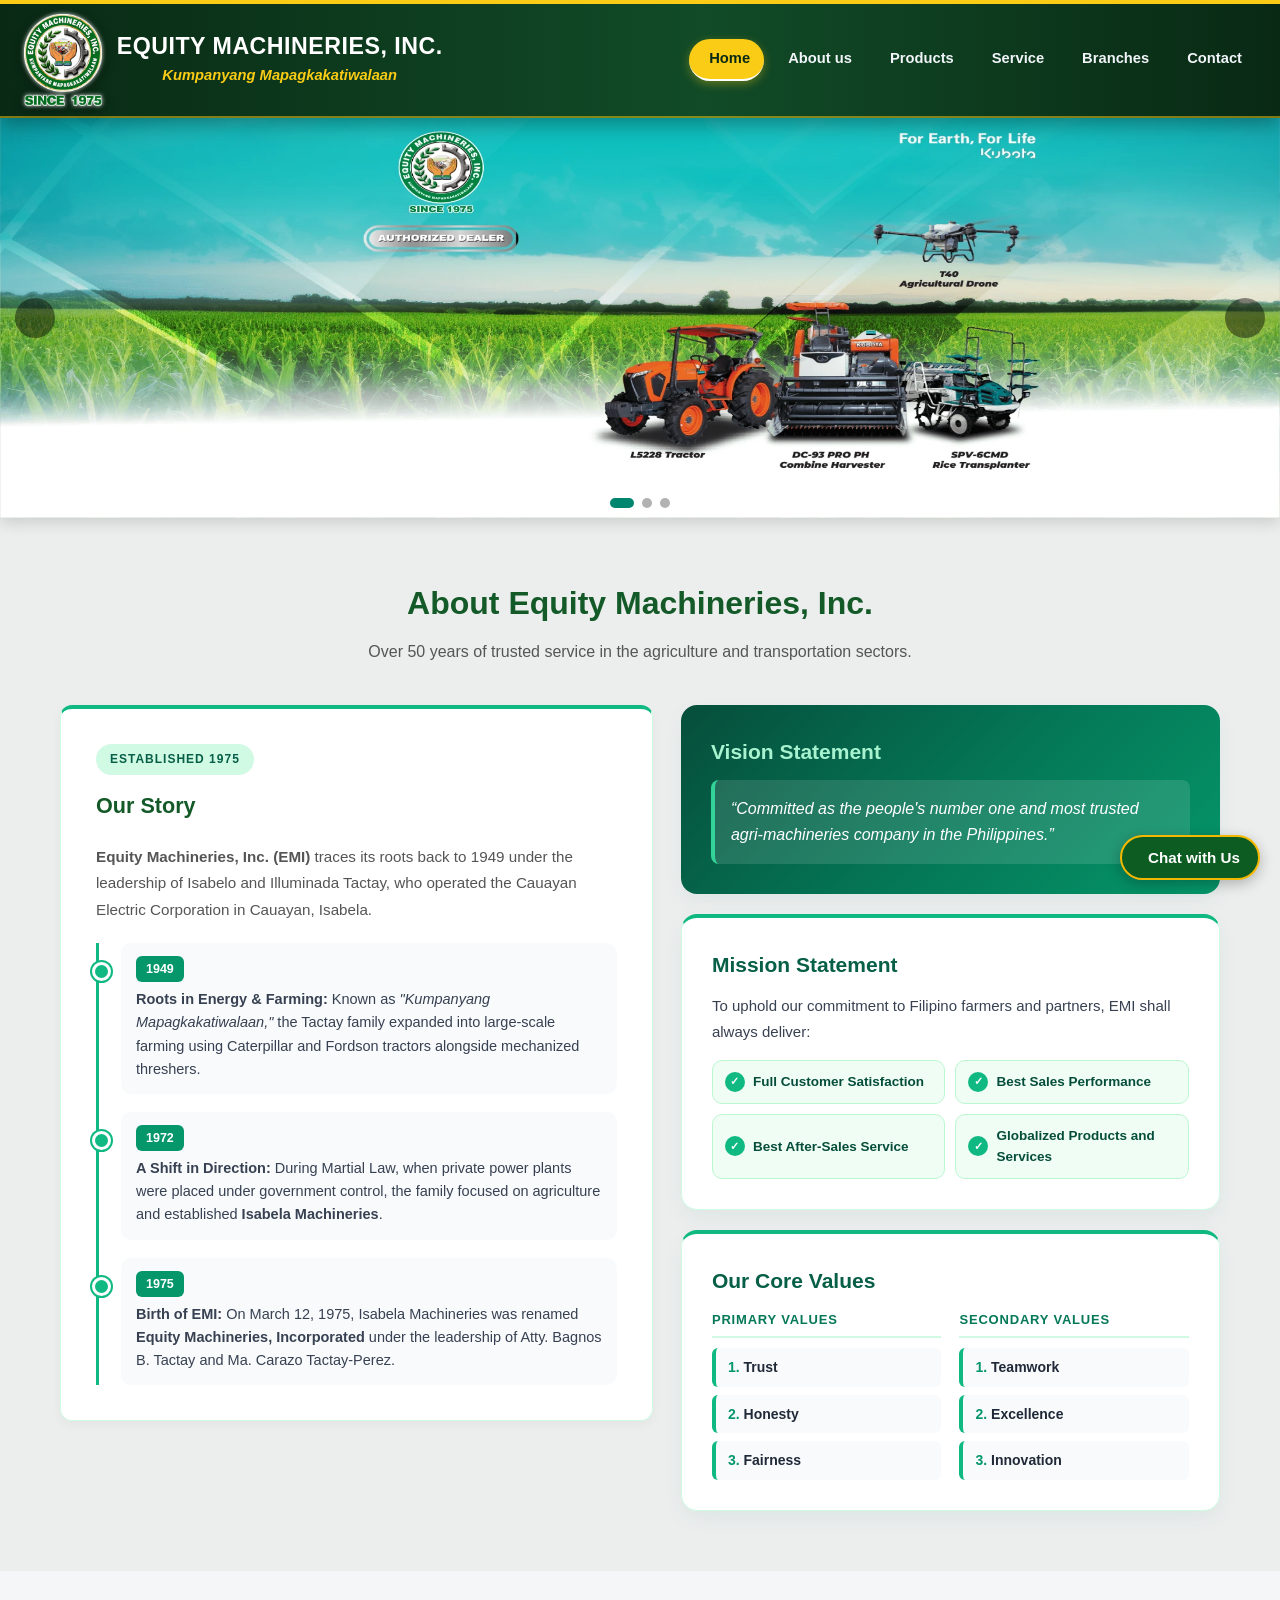
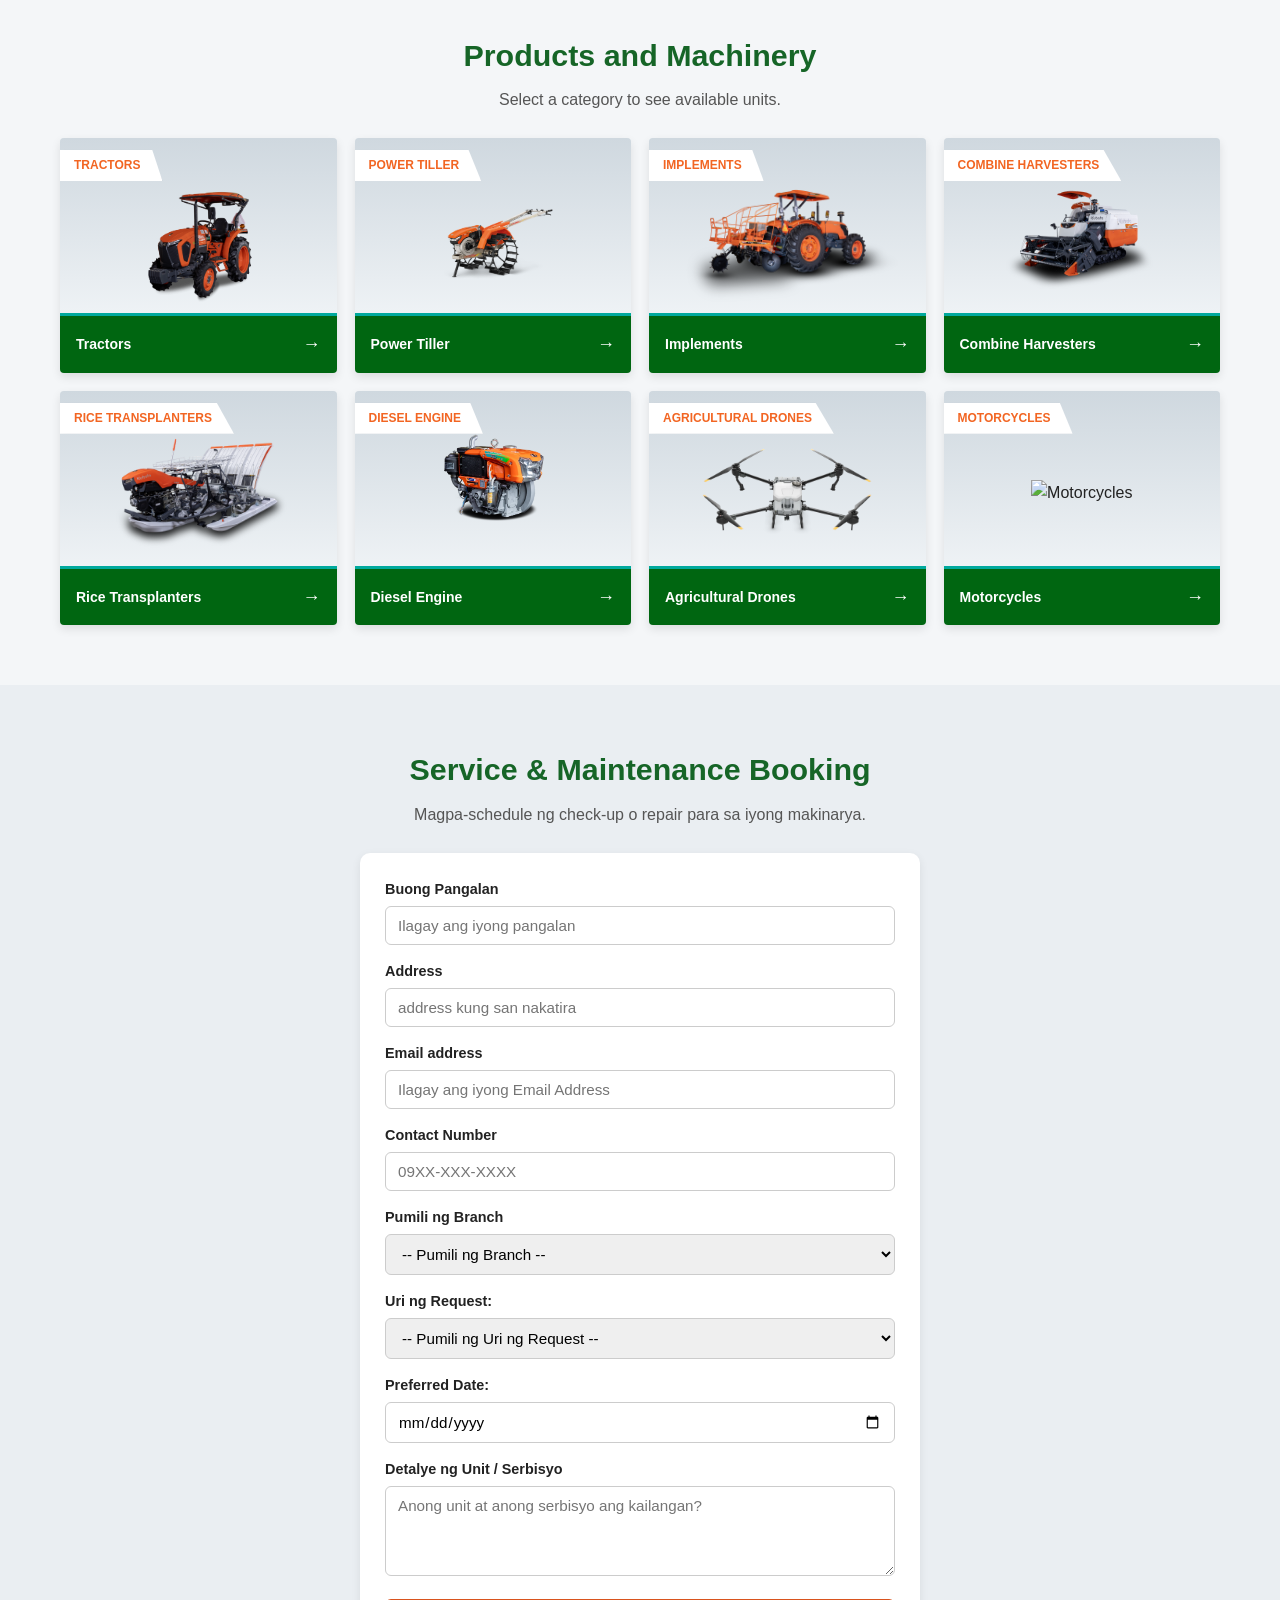
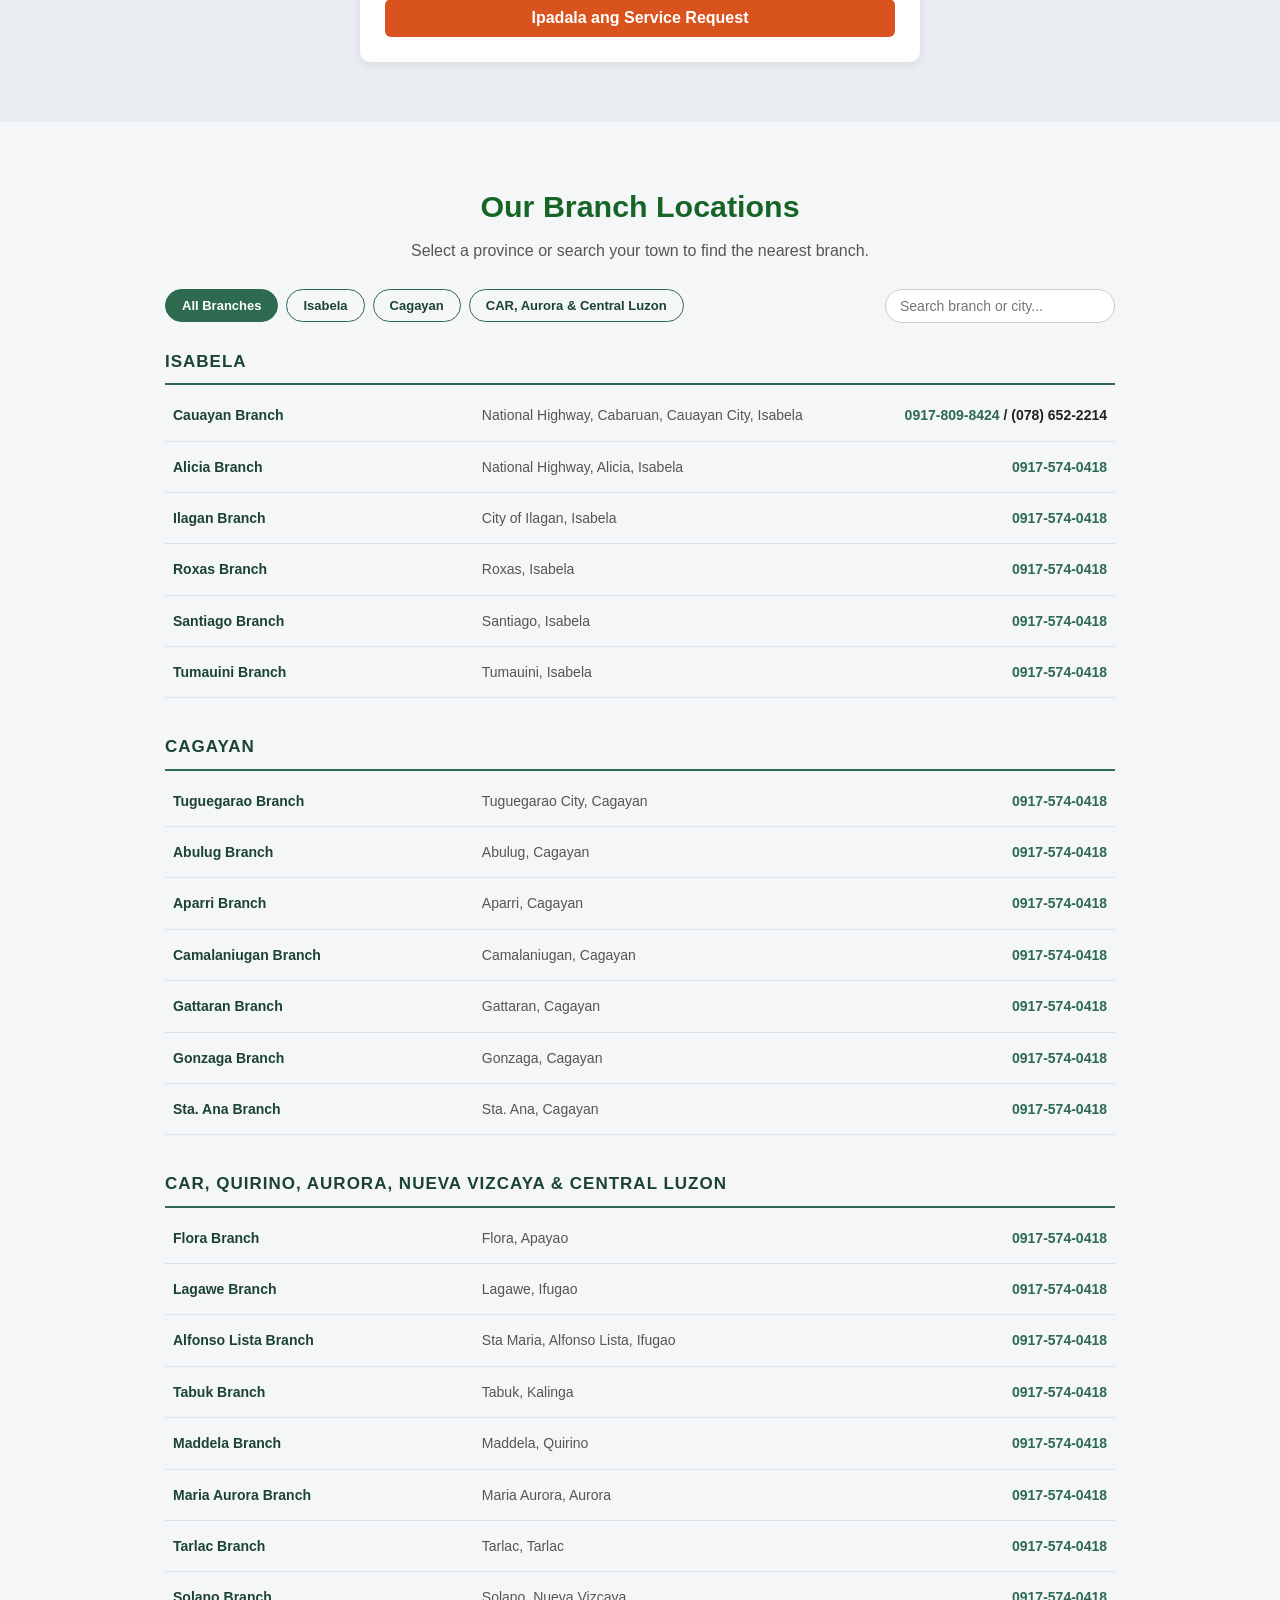
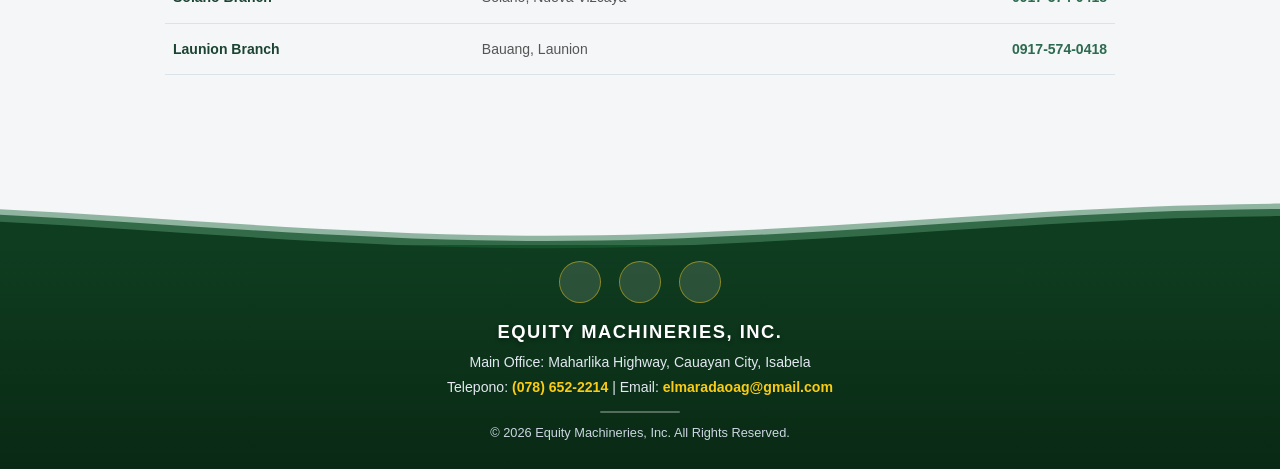
==== commit 06e80beb: "Update fmt.Println output from 'Hello' to 'Goodbye'" ====
--- a/index.html
+++ b/index.html
@@ -146,7 +146,7 @@
           <div class="timeline-item">
             <span class="year">1975</span>
             <div>
-              <strong>Birth of EMI:</strong> On March 12, 1975, Isabela Machineries was renamed <strong>Equity Machineries, Incorporated</strong> under the leadership of Atty. Bagnos B. Tactay and Ma. Carazo Tactay-Perea.
+              <strong>Birth of EMI:</strong> On March 12, 1975, Isabela Machineries was renamed <strong>Equity Machineries, Incorporated</strong> under the leadership of Atty. Bagnos B. Tactay and Ma. Carazo Tactay-Perez.
             </div>
           </div>
         </div>
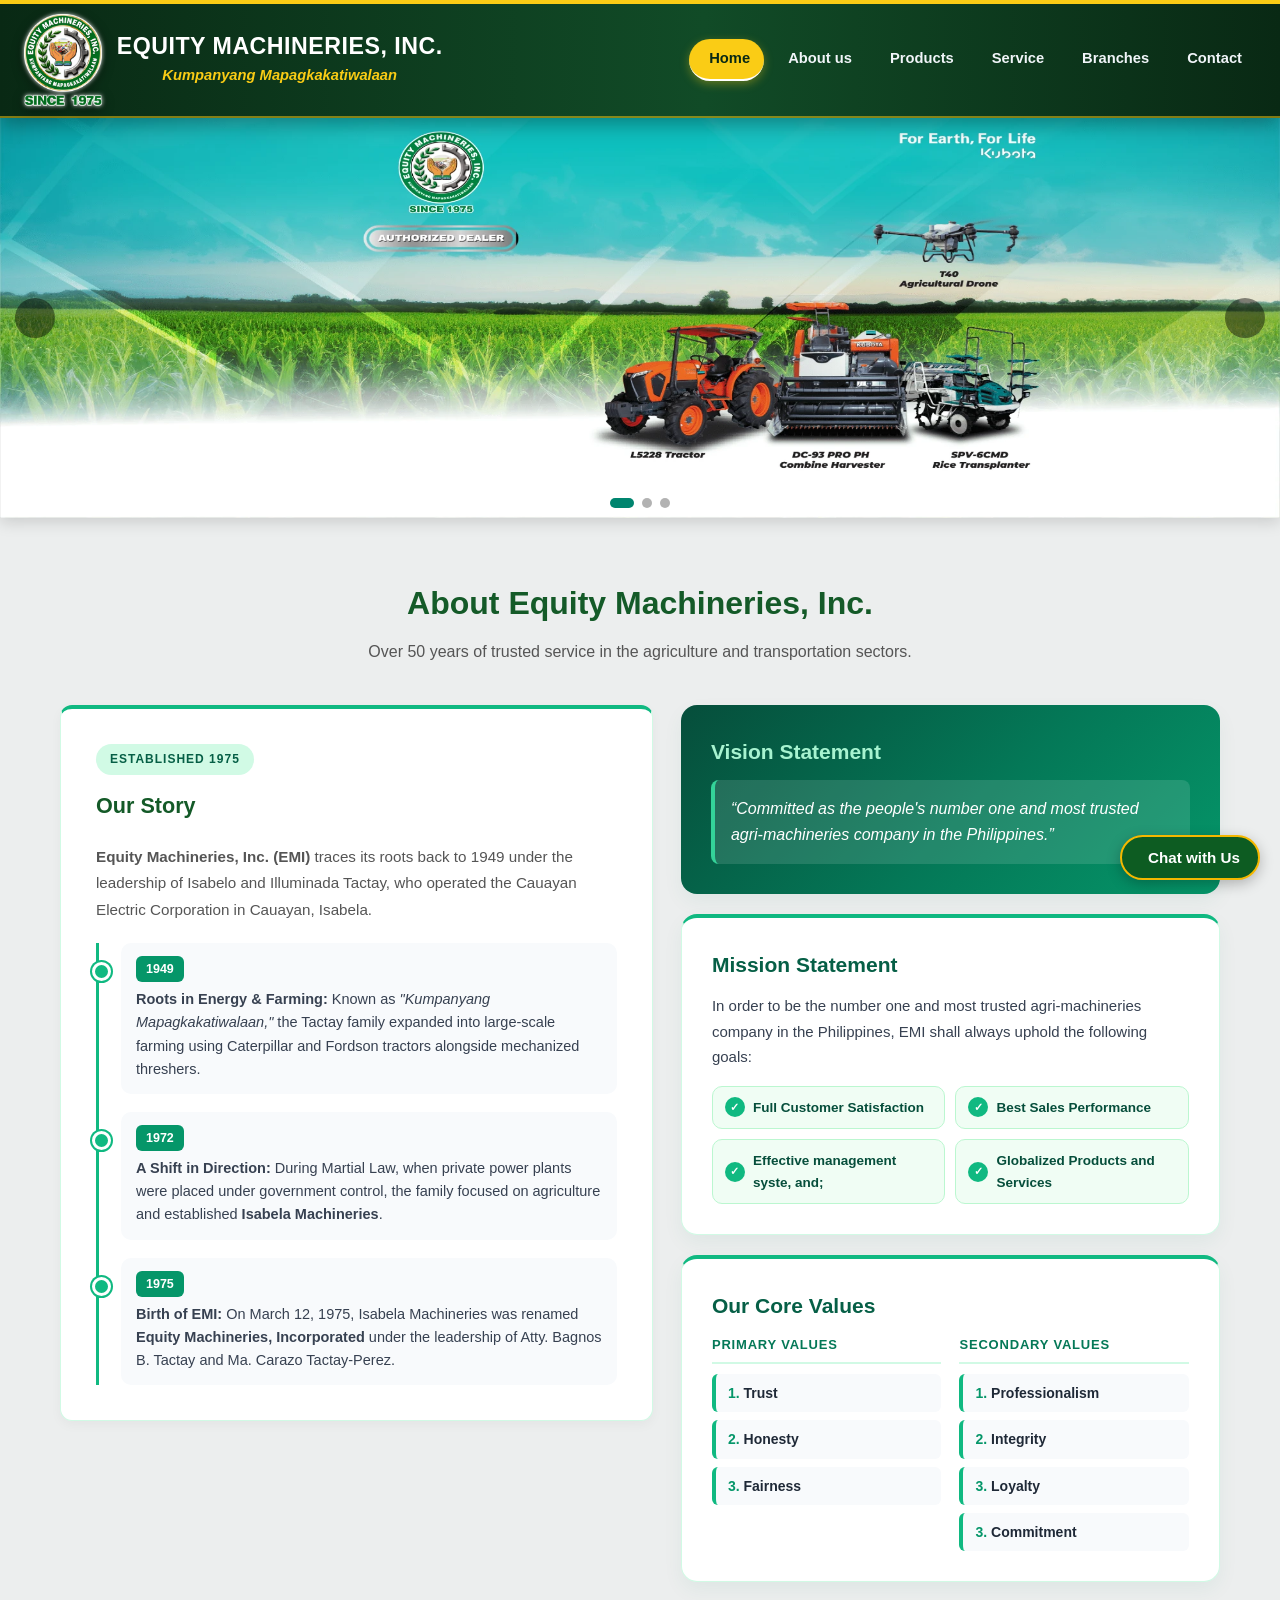
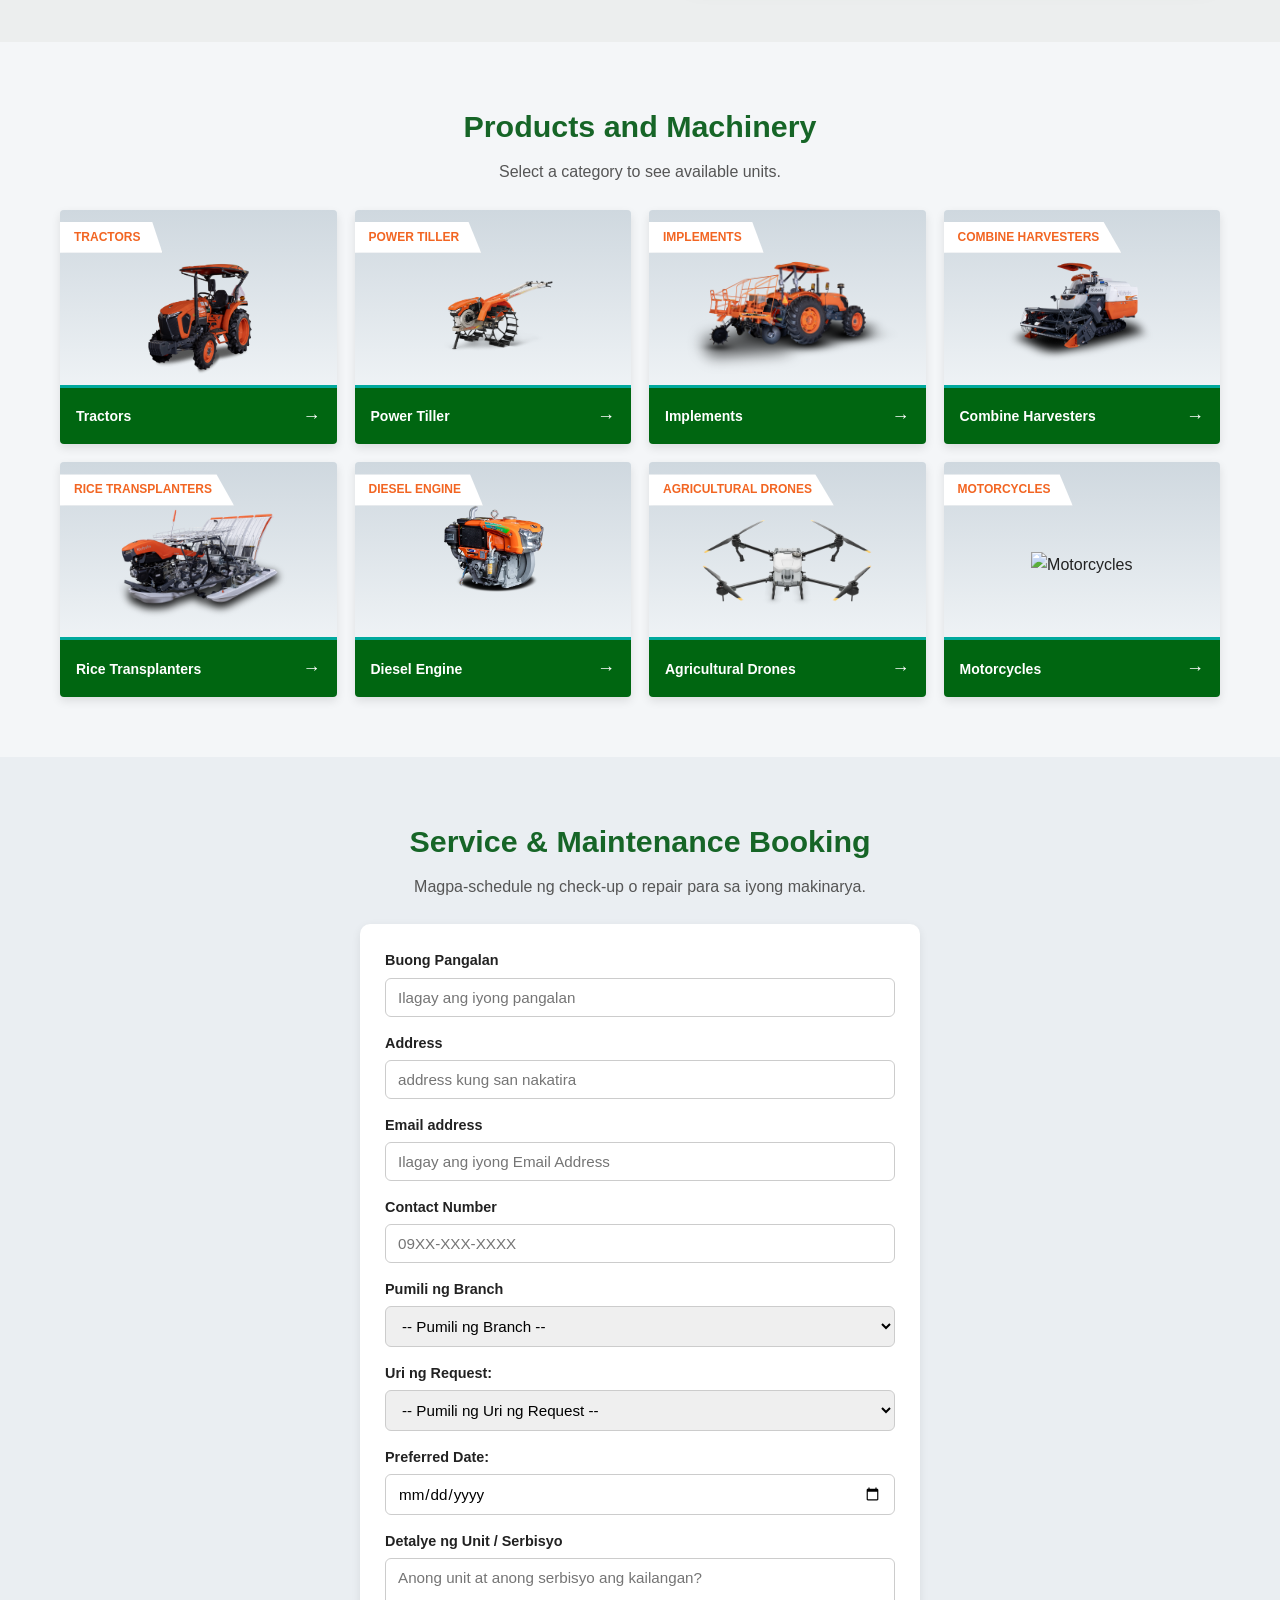
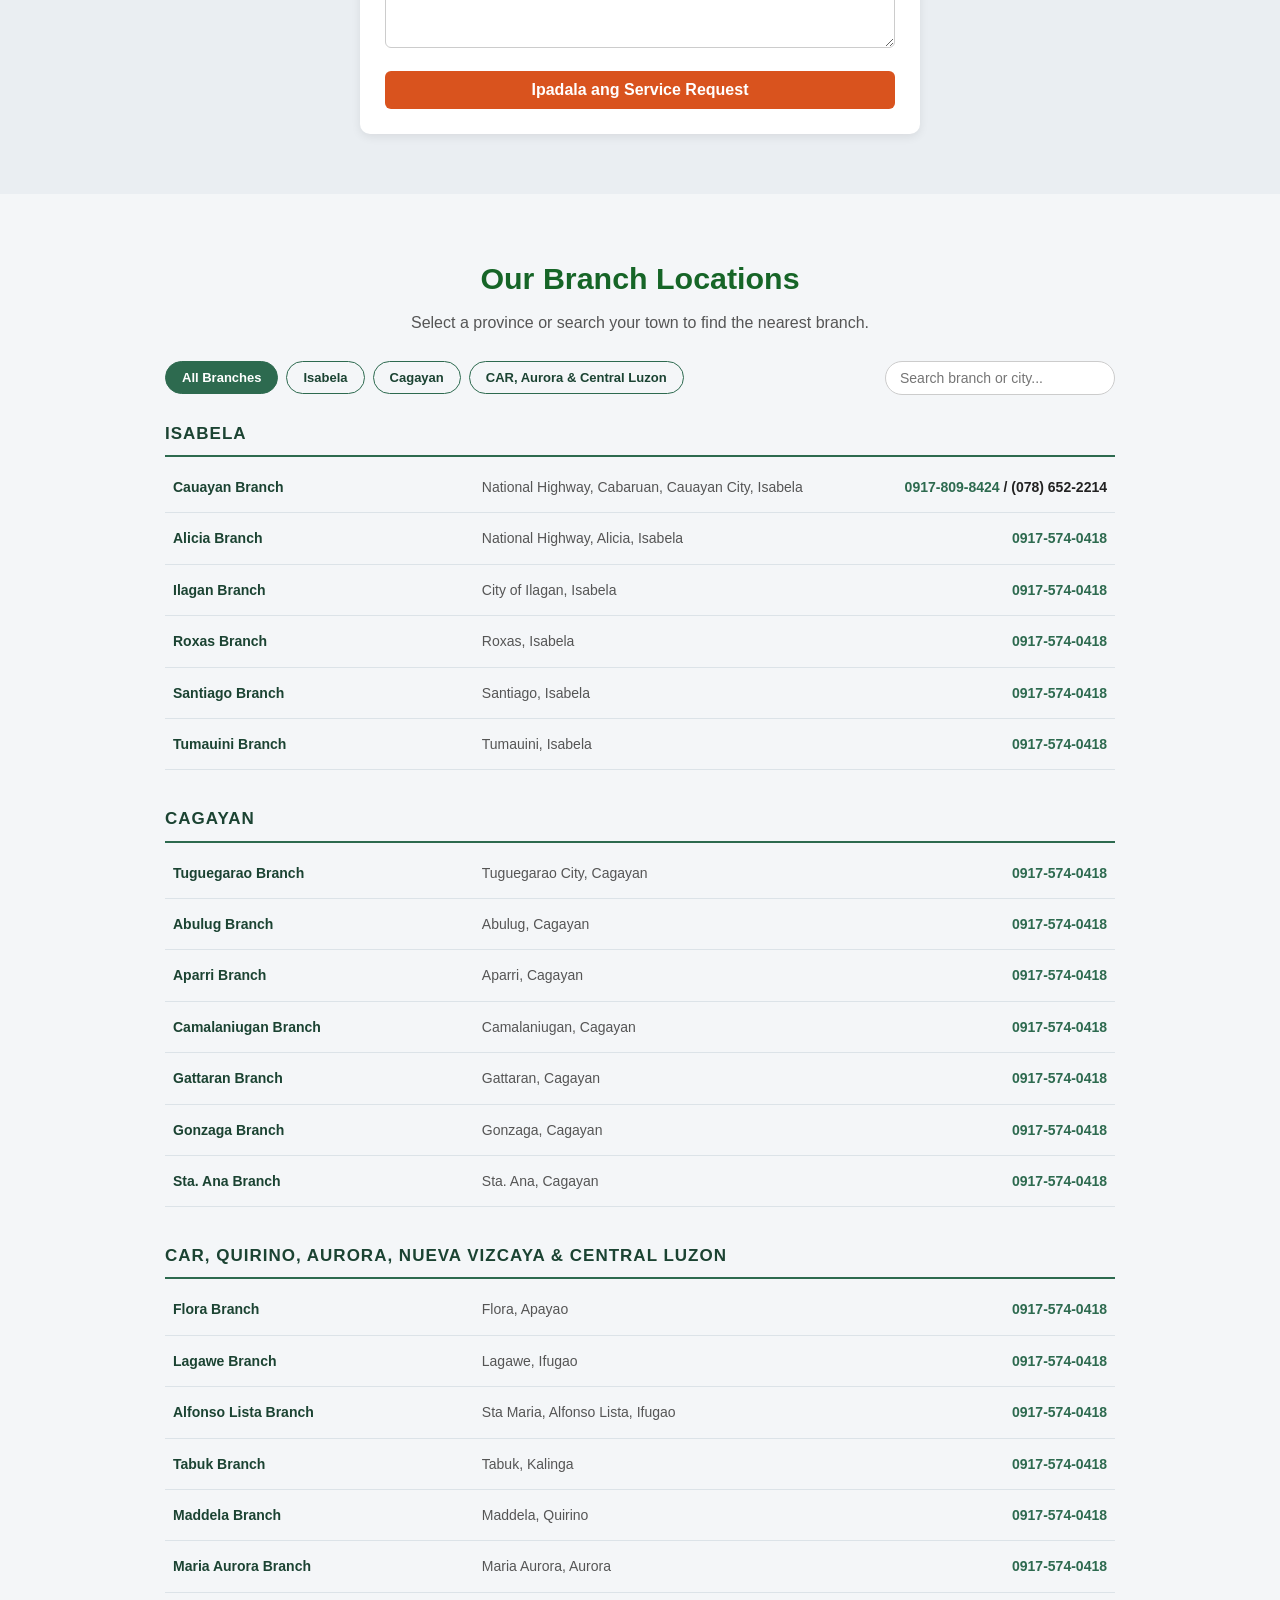
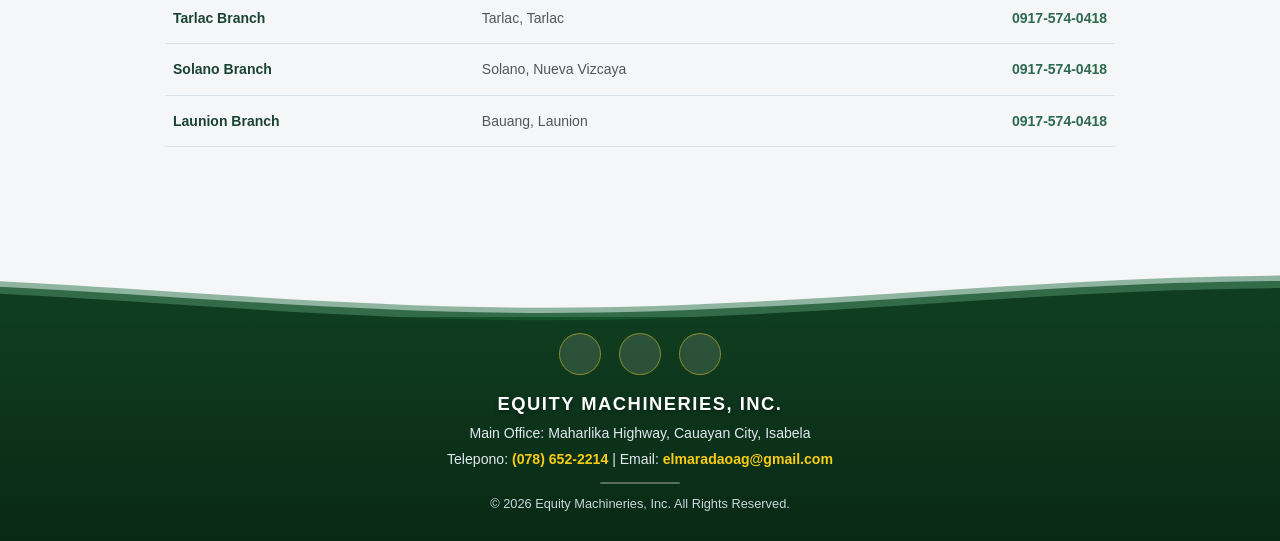
==== commit 540052c6: "Update index.html" ====
--- a/index.html
+++ b/index.html
@@ -163,11 +163,11 @@
 
         <div class="about-card">
           <h3>Mission Statement</h3>
-          <p>To uphold our commitment to Filipino farmers and partners, EMI shall always deliver:</p>
+          <p>In order to be the number one and most trusted agri-machineries company in the Philippines, EMI shall always uphold the following goals:</p>
           <ul class="check-list">
             <li>Full Customer Satisfaction</li>
             <li>Best Sales Performance</li>
-            <li>Best After-Sales Service</li>
+            <li>Effective management syste, and;</li>
             <li>Globalized Products and Services</li>
           </ul>
         </div>
@@ -187,9 +187,10 @@
             <div>
               <h4>Secondary Values</h4>
               <ul class="values-list">
-                <li><strong>1.</strong> Teamwork</li>
-                <li><strong>2.</strong> Excellence</li>
-                <li><strong>3.</strong> Innovation</li>
+                <li><strong>1.</strong> Professionalism</li>
+                <li><strong>2.</strong> Integrity</li>
+                <li><strong>3.</strong> Loyalty</li>
+                <li><strong>3.</strong> Commitment</li>
               </ul>
             </div>
           </div>
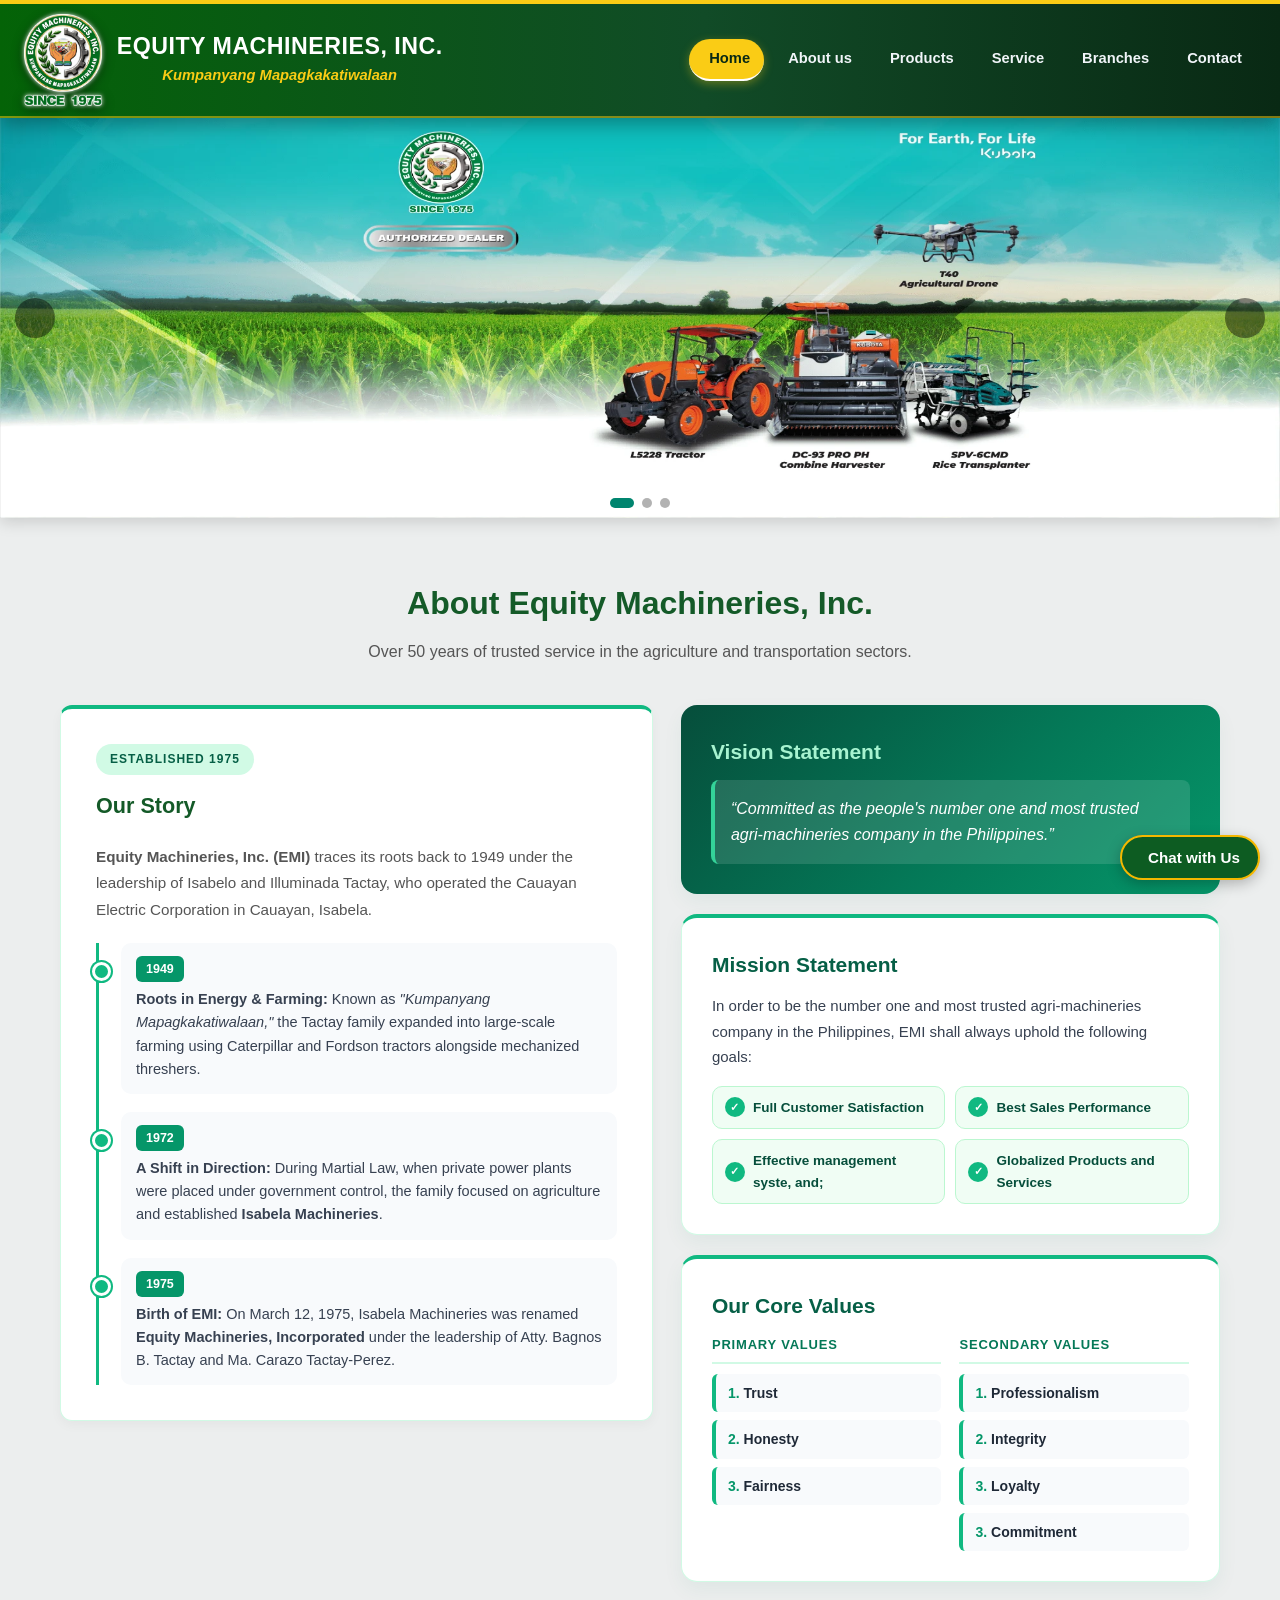
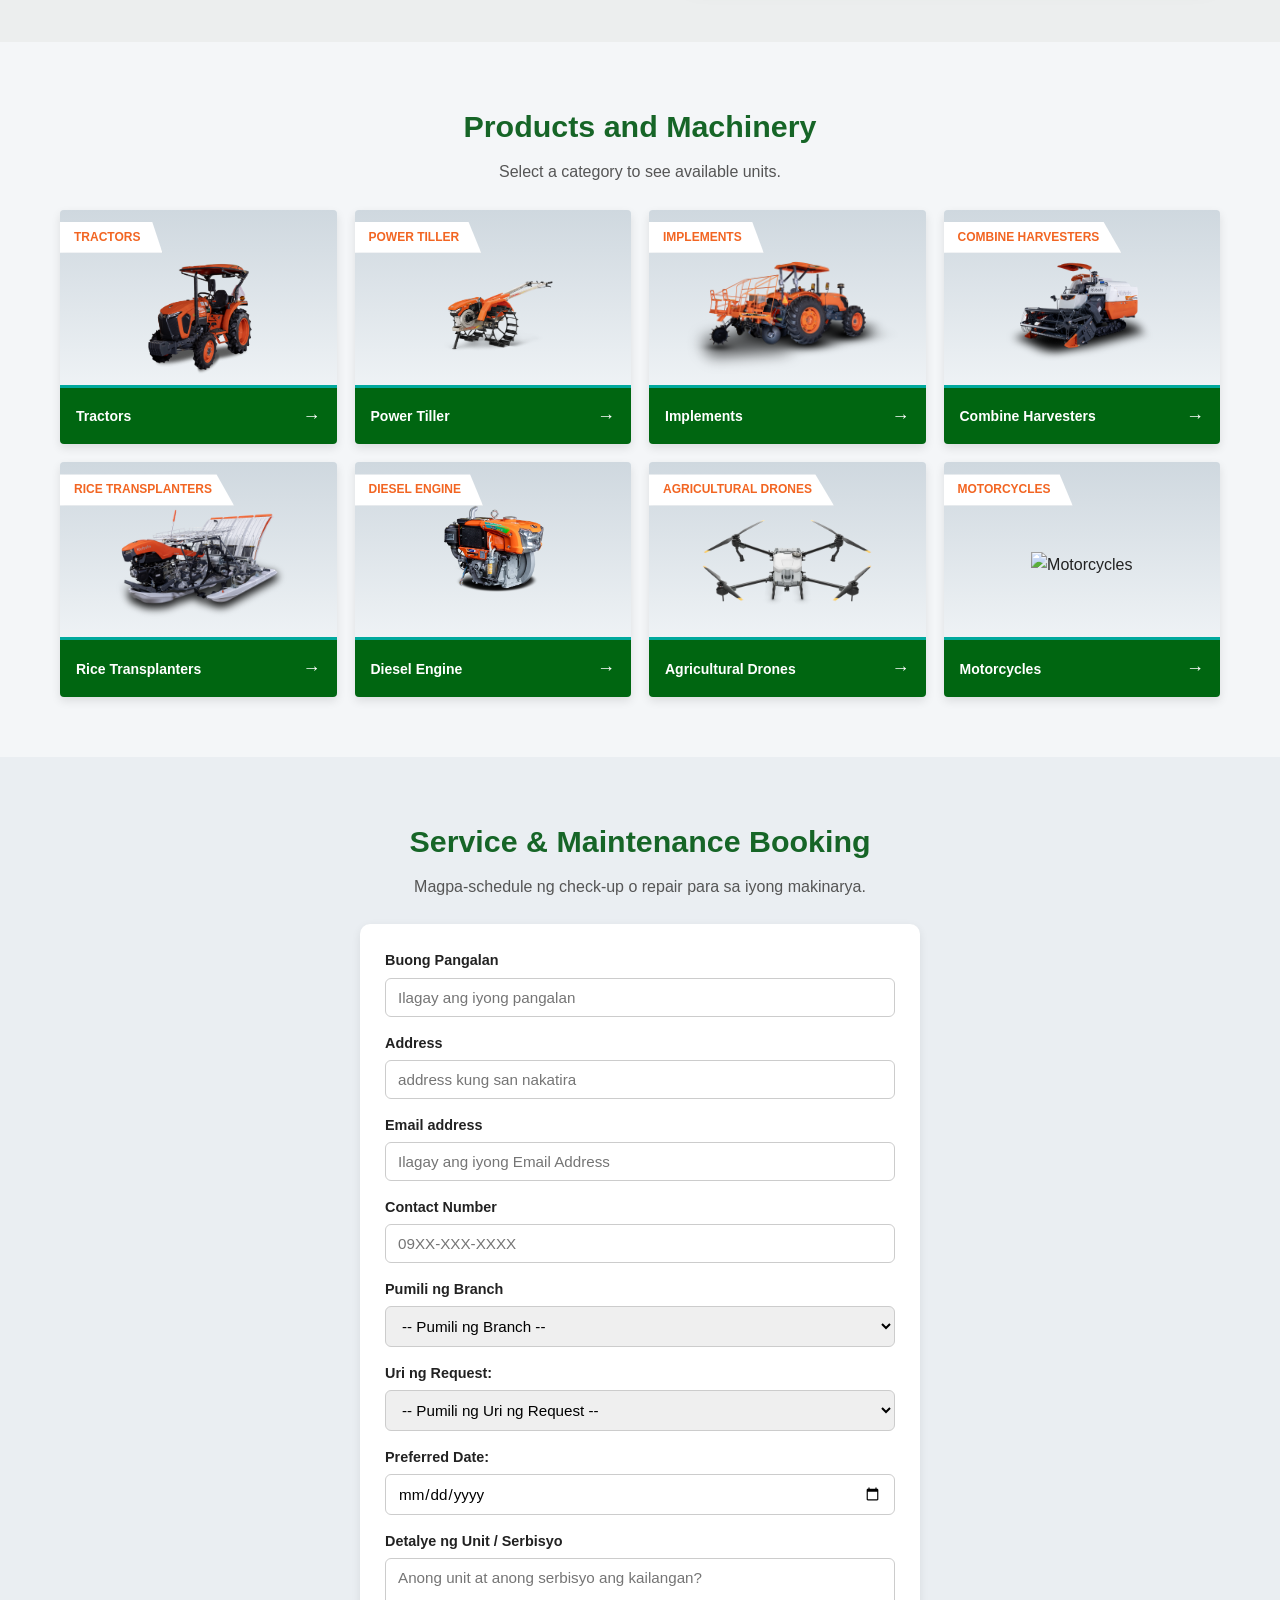
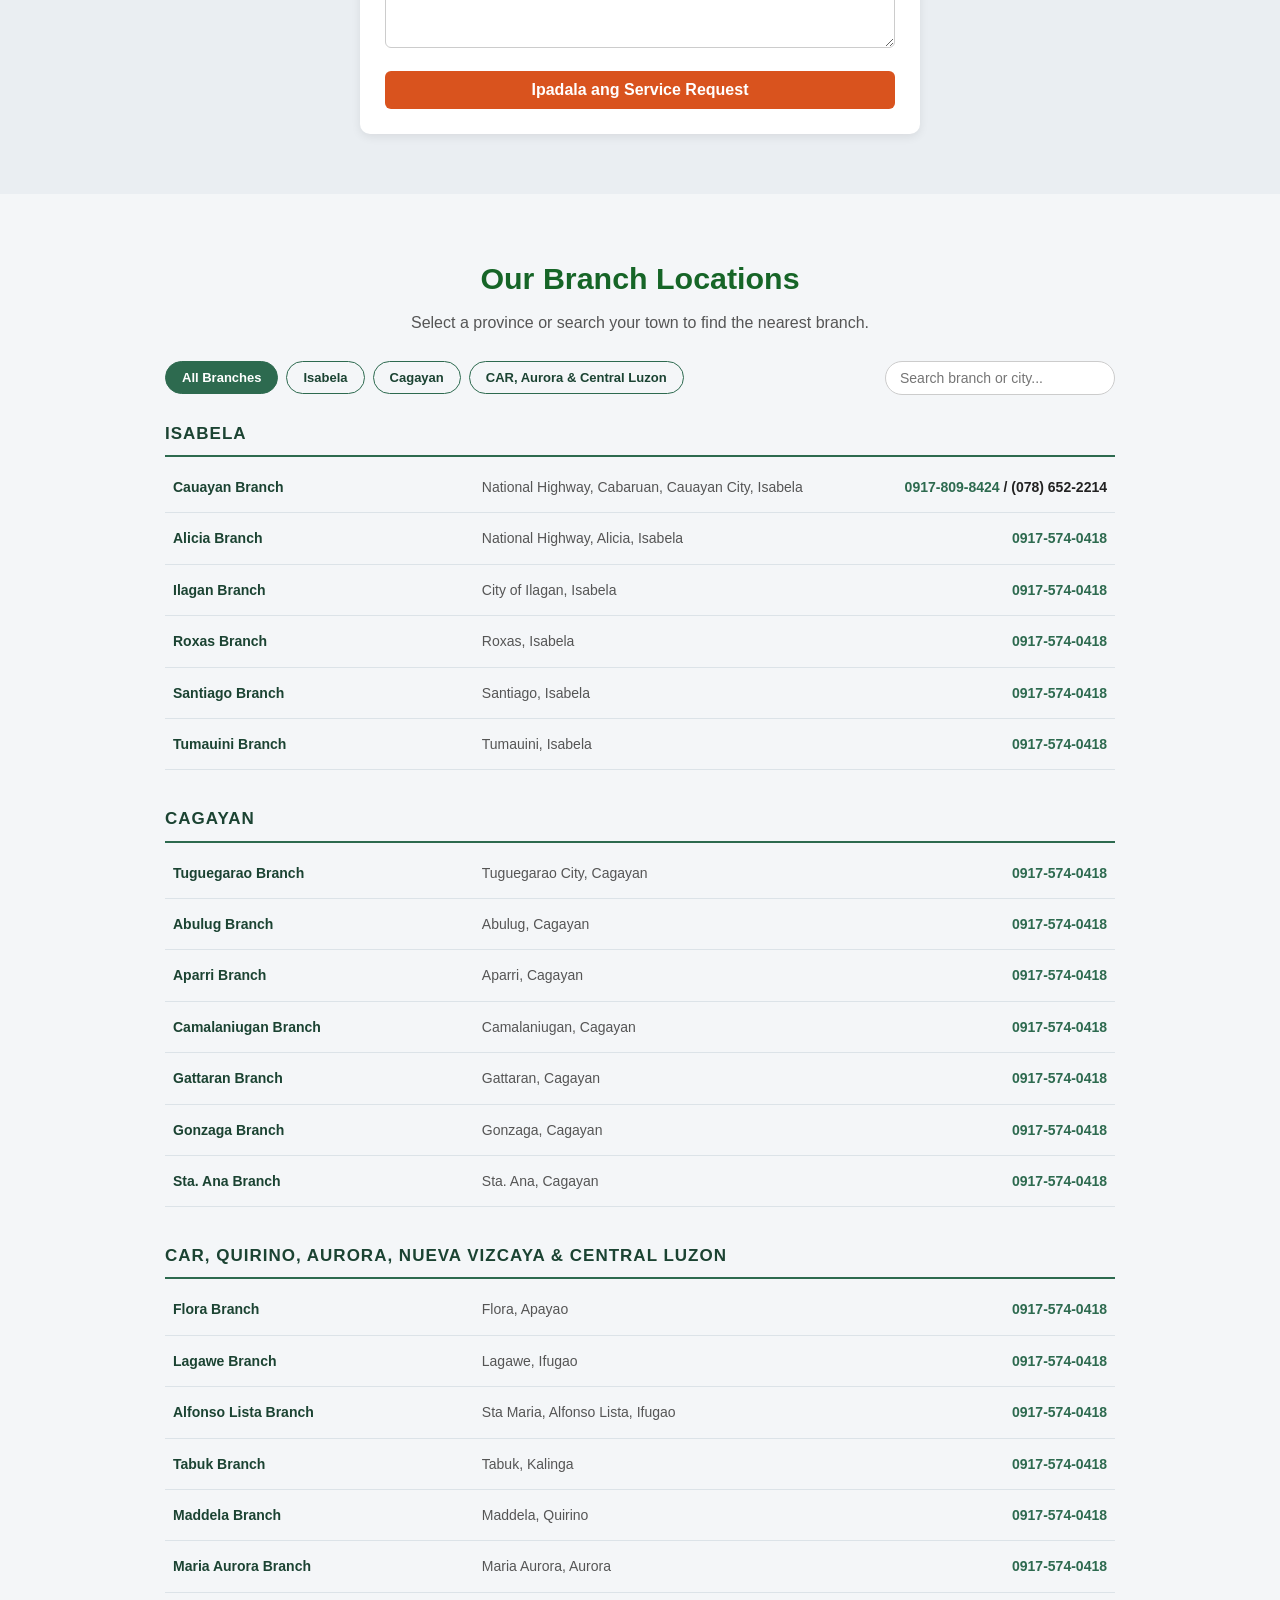
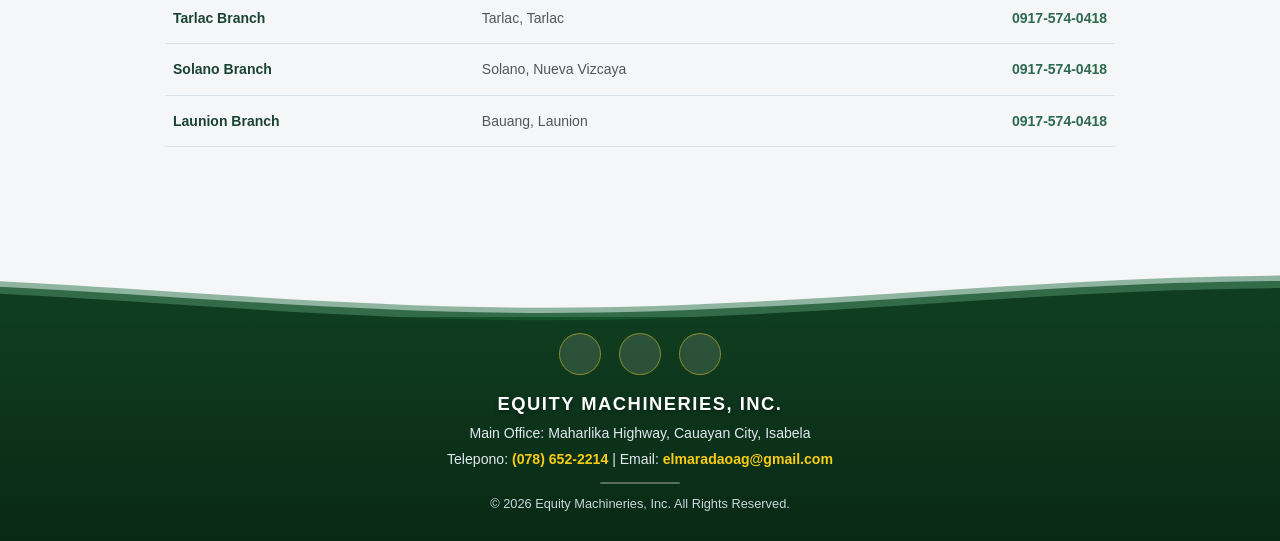
==== commit 1a50bb2b: "Update index.html" ====
--- a/index.html
+++ b/index.html
@@ -520,13 +520,13 @@
   <div class="emi-footer-content">
     <!-- Social Icons -->
     <div class="emi-social-links">
-      <a href="https://facebook.com" target="_blank" rel="noopener" class="emi-social-icon" aria-label="Facebook">
+      <a href="https://www.facebook.com/equitymachineriesinc/" target="_blank" rel="noopener" class="emi-social-icon" aria-label="Facebook">
         <i class="fab fa-facebook-f"></i>
       </a>
-      <a href="#" target="_blank" rel="noopener" class="emi-social-icon" aria-label="YouTube">
+      <a href="https://www.youtube.com/@equitymachineriesincsince1975" target="_blank" rel="noopener" class="emi-social-icon" aria-label="YouTube">
         <i class="fab fa-youtube"></i>
       </a>
-      <a href="#" target="_blank" rel="noopener" class="emi-social-icon" aria-label="Instagram">
+      <a href="https://www.instagram.com/equity_machineries_inc/" target="_blank" rel="noopener" class="emi-social-icon" aria-label="Instagram">
         <i class="fab fa-instagram"></i>
       </a>
     </div>
--- a/style.css
+++ b/style.css
@@ -7,7 +7,7 @@
   width: 100%;
   height: auto !important;
   min-height: unset !important;
-  background: linear-gradient(90deg, #092914 0%, #114b27 55%, #092914 100%) !important;
+  background: linear-gradient(90deg, #046307 0%, #114b27 55%, #092914 100%) !important;
   border-top: 4px solid #facc15 !important;
   border-bottom: 2px solid rgba(250, 204, 21, 0.5) !important;
   padding: 0 !important;
--- a/style.css
+++ b/style.css
@@ -7,7 +7,7 @@
   width: 100%;
   height: auto !important;
   min-height: unset !important;
-  background: linear-gradient(90deg, #092914 0%, #114b27 55%, #092914 100%) !important;
+  background: linear-gradient(90deg, #046307 0%, #114b27 55%, #092914 100%) !important;
   border-top: 4px solid #facc15 !important;
   border-bottom: 2px solid rgba(250, 204, 21, 0.5) !important;
   padding: 0 !important;
--- a/style.css
+++ b/style.css
@@ -7,7 +7,7 @@
   width: 100%;
   height: auto !important;
   min-height: unset !important;
-  background: linear-gradient(90deg, #092914 0%, #114b27 55%, #092914 100%) !important;
+  background: linear-gradient(90deg, #046307 0%, #114b27 55%, #092914 100%) !important;
   border-top: 4px solid #facc15 !important;
   border-bottom: 2px solid rgba(250, 204, 21, 0.5) !important;
   padding: 0 !important;
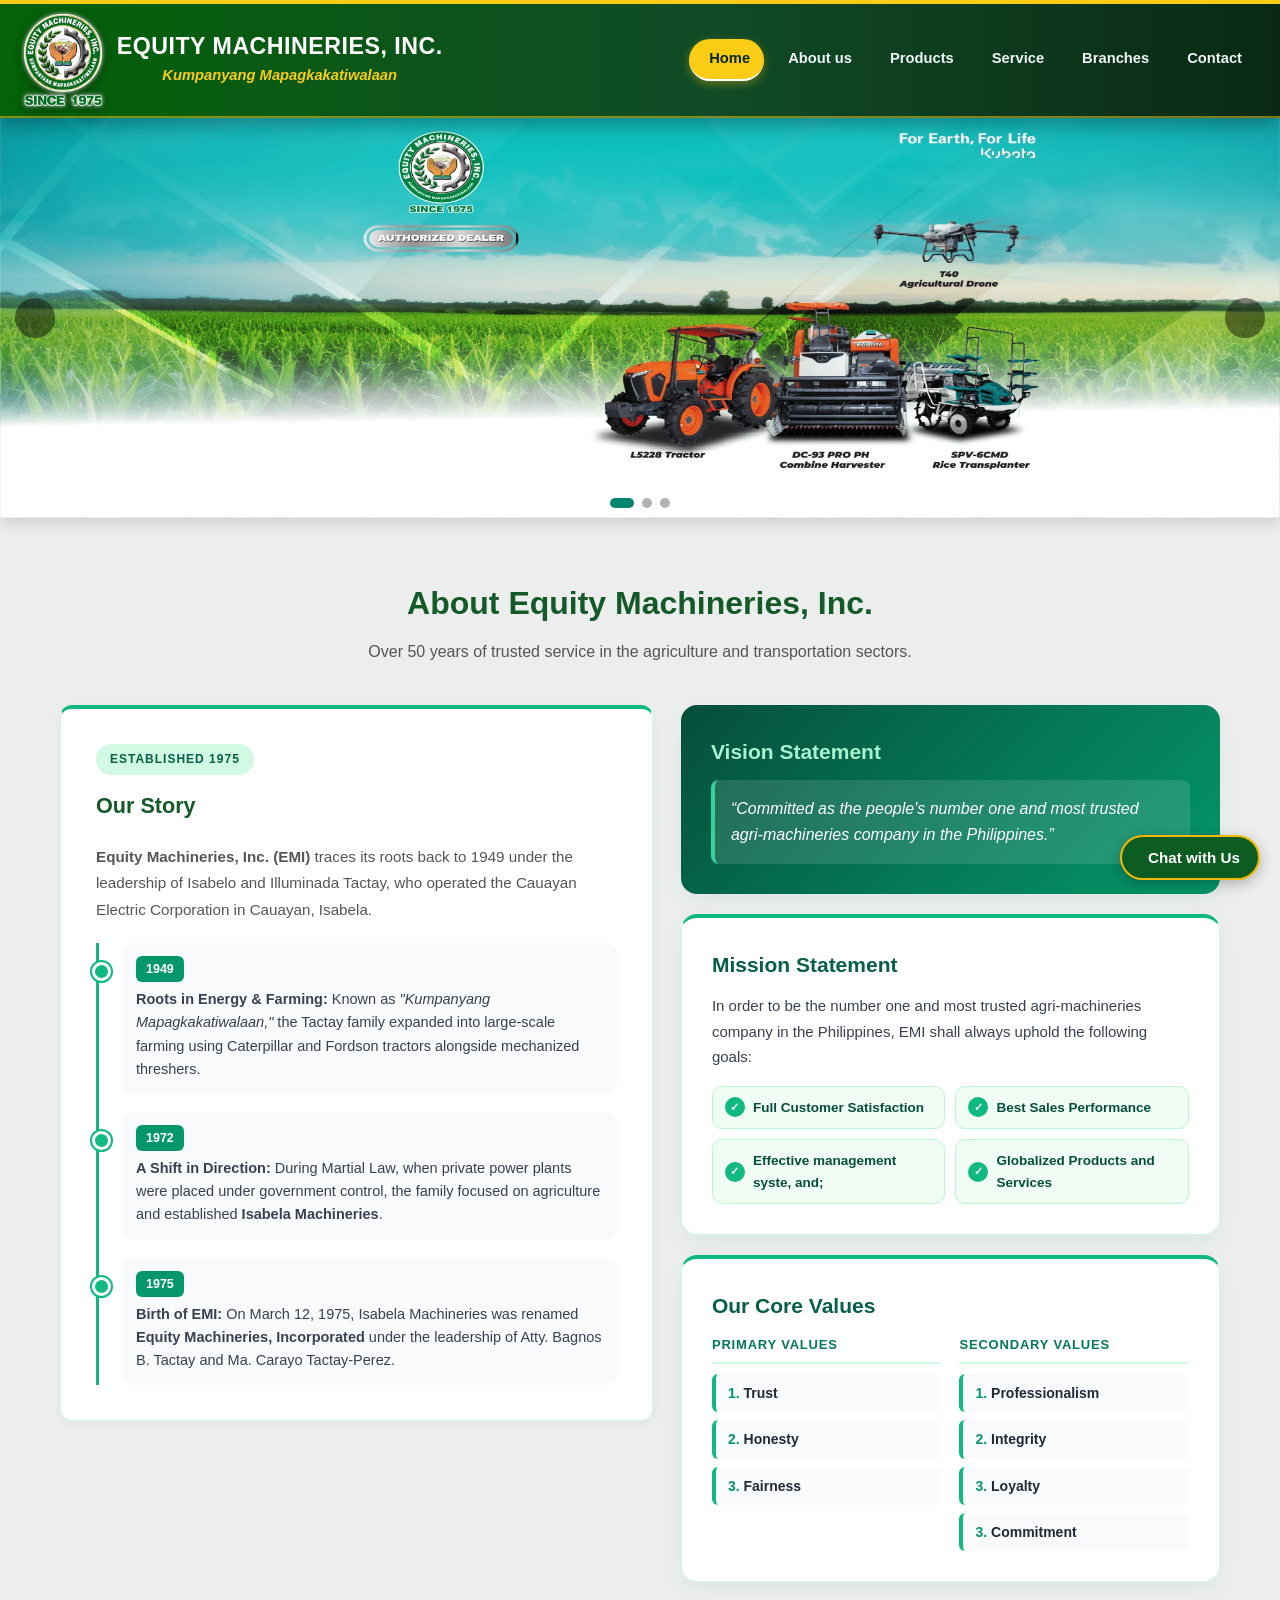
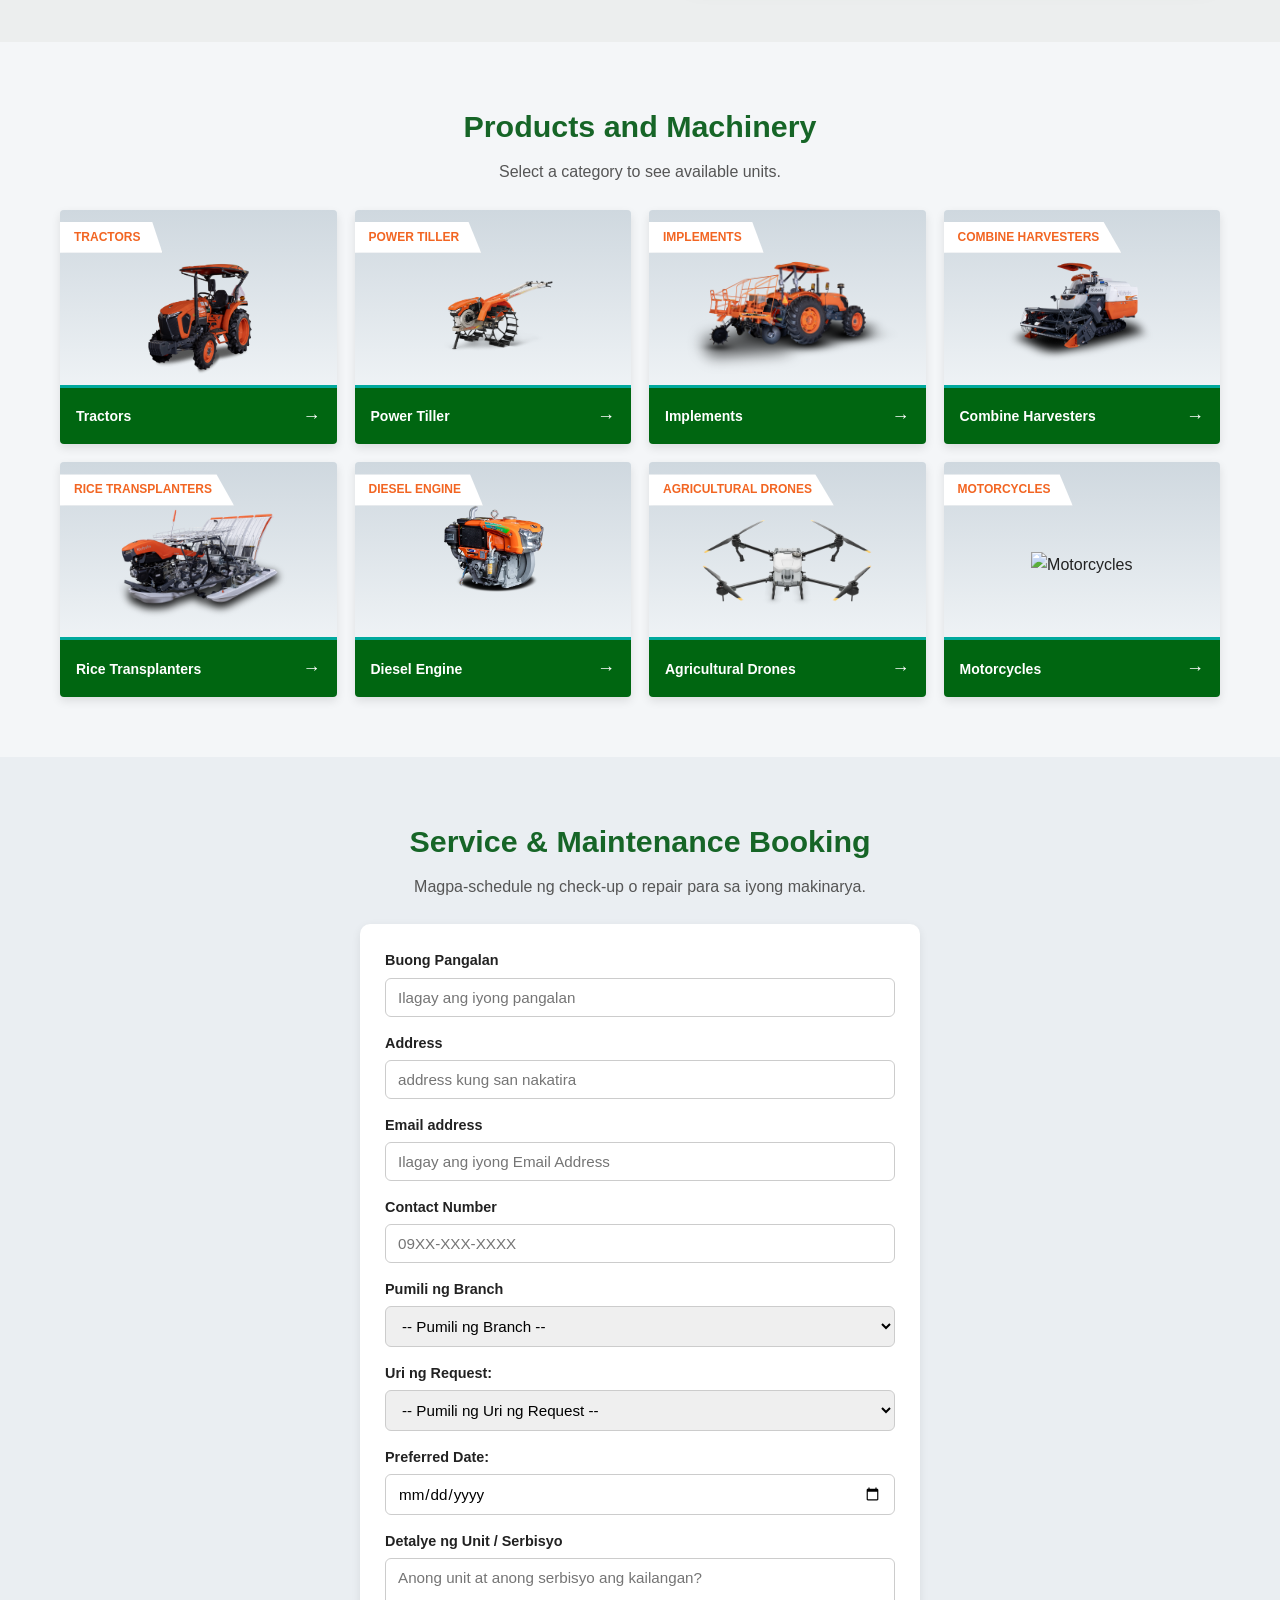
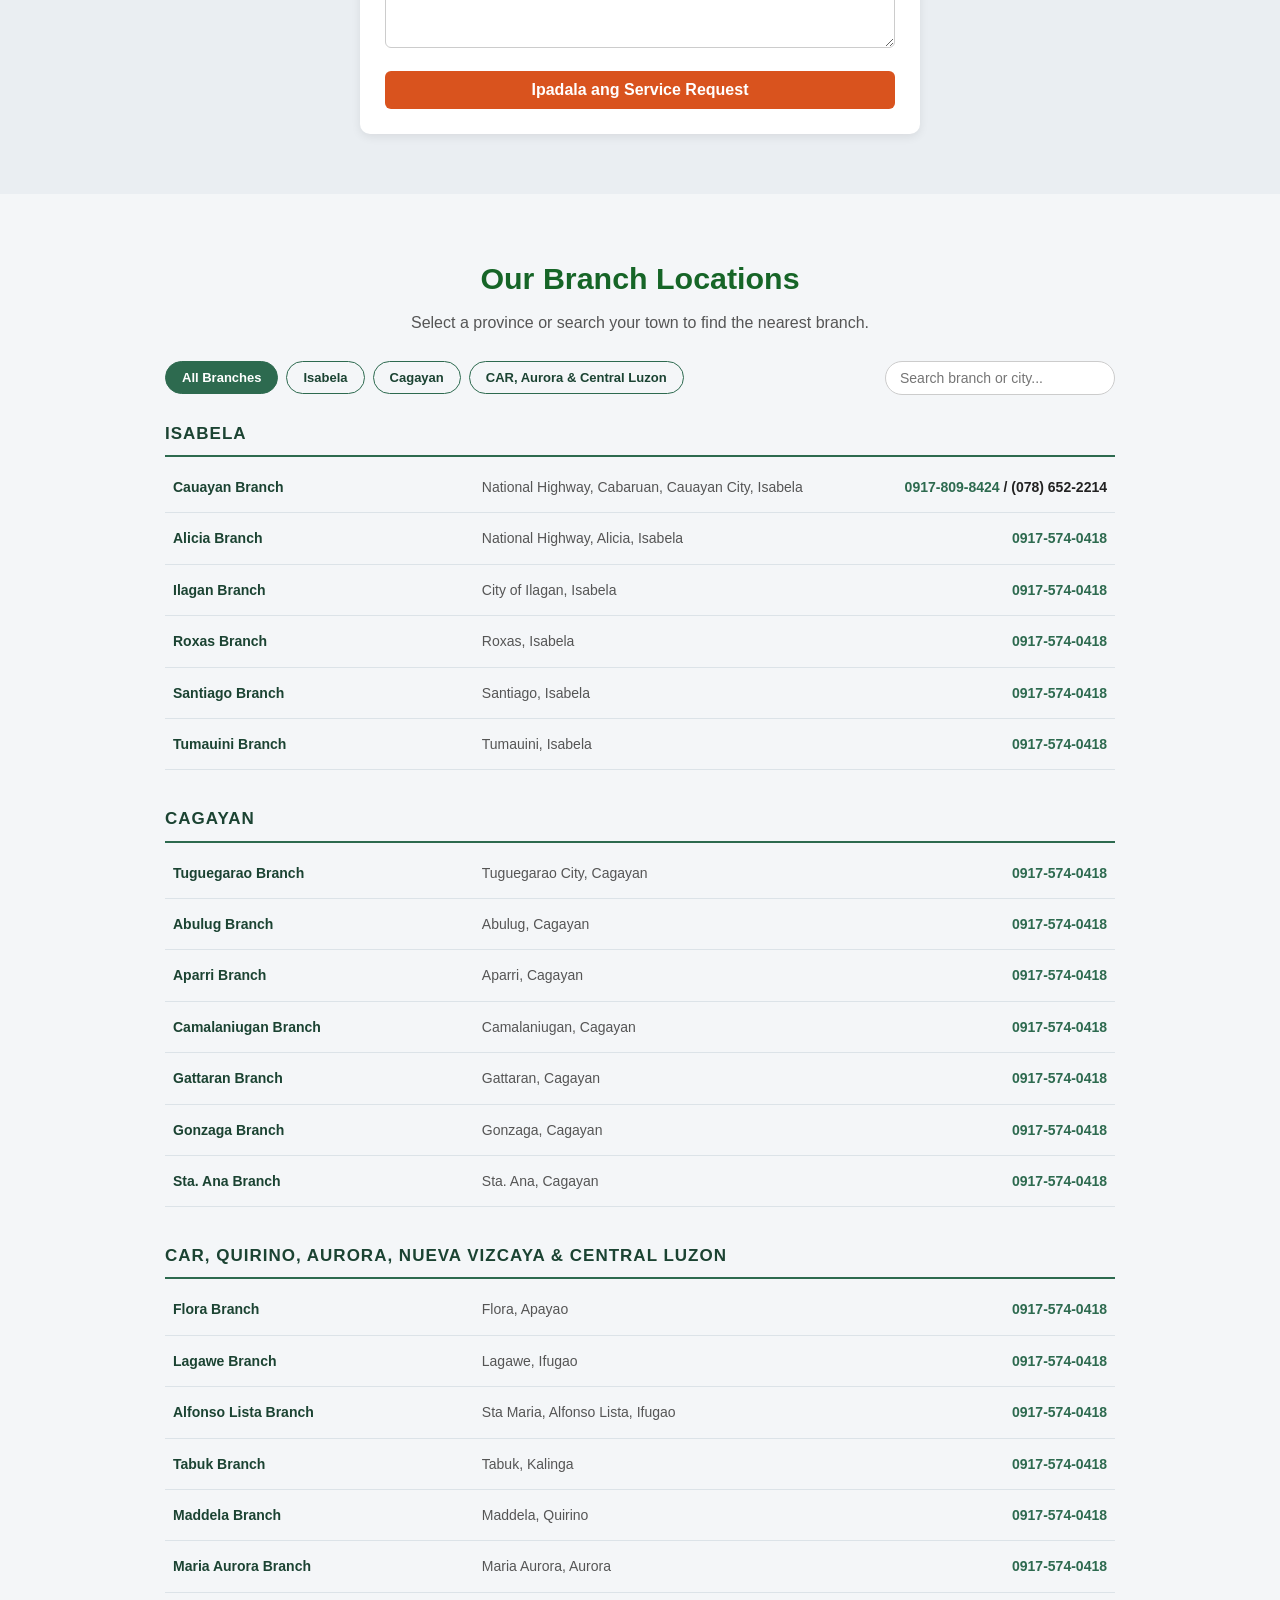
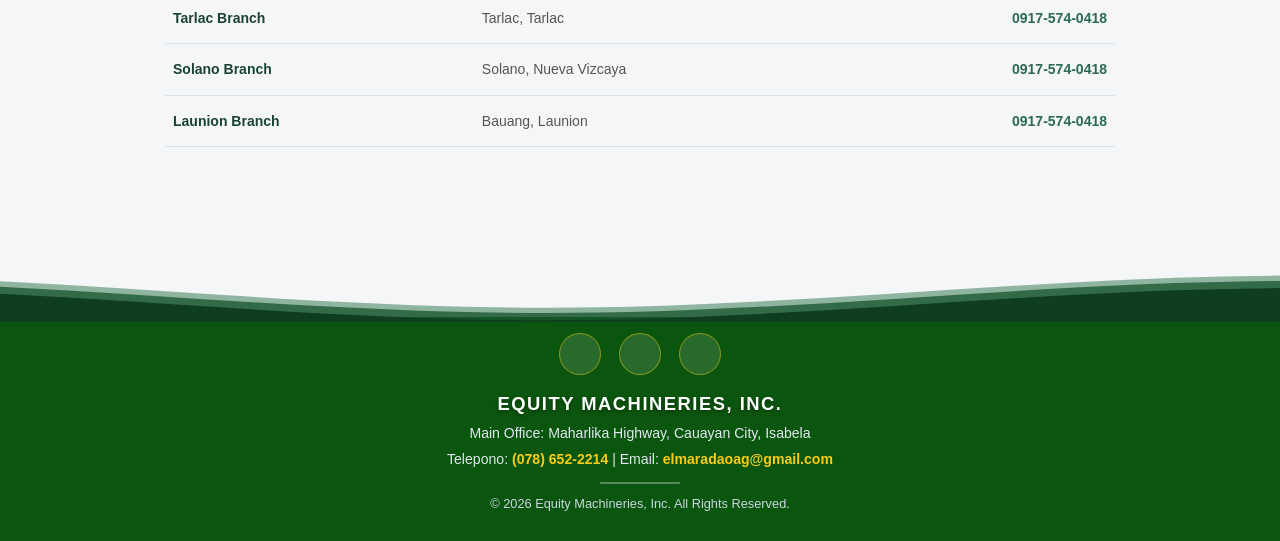
==== commit 936dfa40: "Update index.html" ====
--- a/index.html
+++ b/index.html
@@ -146,7 +146,7 @@
           <div class="timeline-item">
             <span class="year">1975</span>
             <div>
-              <strong>Birth of EMI:</strong> On March 12, 1975, Isabela Machineries was renamed <strong>Equity Machineries, Incorporated</strong> under the leadership of Atty. Bagnos B. Tactay and Ma. Carazo Tactay-Perez.
+              <strong>Birth of EMI:</strong> On March 12, 1975, Isabela Machineries was renamed <strong>Equity Machineries, Incorporated</strong> under the leadership of Atty. Bagnos B. Tactay and Ma. Carayo Tactay-Perez.
             </div>
           </div>
         </div>
--- a/style.css
+++ b/style.css
@@ -1221,7 +1221,7 @@
 
 /* Compact Main Green Body */
 .emi-footer-content {
-  background: linear-gradient(180deg, #0f3d20 0%, #092914 100%);
+  background: linear-gradient(180deg, #50C878 0%, #50C878 100%);
   padding: 12px 20px 22px !important;
   text-align: center;
 }
@@ -2123,7 +2123,7 @@
 
 /* FOOTER EFFECTS */
 footer.emi-footer {
-  background: linear-gradient(135deg, #0d2627 0%, #165b29 50%, #0f3d1c 100%) !important;
+  background: linear-gradient(135deg, #50C878 0%, #165b29 50%, #0f3d1c 100%) !important;
   color: #ffffff !important;
   text-align: center !important;
   padding: 45px 20px 35px !important;
@@ -2339,7 +2339,7 @@
 /* Main Footer Body */
 .emi-footer-content,
 #contact.emi-footer-content {
-  background: linear-gradient(180deg, #0f3d20 0%, #092914 100%) !important;
+  background: linear-gradient(180deg, #0B560E 0%, #0B560E 100%) !important;
   color: #ffffff !important;
   padding: 16px 20px 26px !important;
   text-align: center;
--- a/style.css
+++ b/style.css
@@ -1221,7 +1221,7 @@
 
 /* Compact Main Green Body */
 .emi-footer-content {
-  background: linear-gradient(180deg, #0f3d20 0%, #092914 100%);
+  background: linear-gradient(180deg, #50C878 0%, #50C878 100%);
   padding: 12px 20px 22px !important;
   text-align: center;
 }
@@ -2123,7 +2123,7 @@
 
 /* FOOTER EFFECTS */
 footer.emi-footer {
-  background: linear-gradient(135deg, #0d2627 0%, #165b29 50%, #0f3d1c 100%) !important;
+  background: linear-gradient(135deg, #50C878 0%, #165b29 50%, #0f3d1c 100%) !important;
   color: #ffffff !important;
   text-align: center !important;
   padding: 45px 20px 35px !important;
@@ -2339,7 +2339,7 @@
 /* Main Footer Body */
 .emi-footer-content,
 #contact.emi-footer-content {
-  background: linear-gradient(180deg, #0f3d20 0%, #092914 100%) !important;
+  background: linear-gradient(180deg, #0B560E 0%, #0B560E 100%) !important;
   color: #ffffff !important;
   padding: 16px 20px 26px !important;
   text-align: center;
--- a/style.css
+++ b/style.css
@@ -1221,7 +1221,7 @@
 
 /* Compact Main Green Body */
 .emi-footer-content {
-  background: linear-gradient(180deg, #0f3d20 0%, #092914 100%);
+  background: linear-gradient(180deg, #50C878 0%, #50C878 100%);
   padding: 12px 20px 22px !important;
   text-align: center;
 }
@@ -2123,7 +2123,7 @@
 
 /* FOOTER EFFECTS */
 footer.emi-footer {
-  background: linear-gradient(135deg, #0d2627 0%, #165b29 50%, #0f3d1c 100%) !important;
+  background: linear-gradient(135deg, #50C878 0%, #165b29 50%, #0f3d1c 100%) !important;
   color: #ffffff !important;
   text-align: center !important;
   padding: 45px 20px 35px !important;
@@ -2339,7 +2339,7 @@
 /* Main Footer Body */
 .emi-footer-content,
 #contact.emi-footer-content {
-  background: linear-gradient(180deg, #0f3d20 0%, #092914 100%) !important;
+  background: linear-gradient(180deg, #0B560E 0%, #0B560E 100%) !important;
   color: #ffffff !important;
   padding: 16px 20px 26px !important;
   text-align: center;
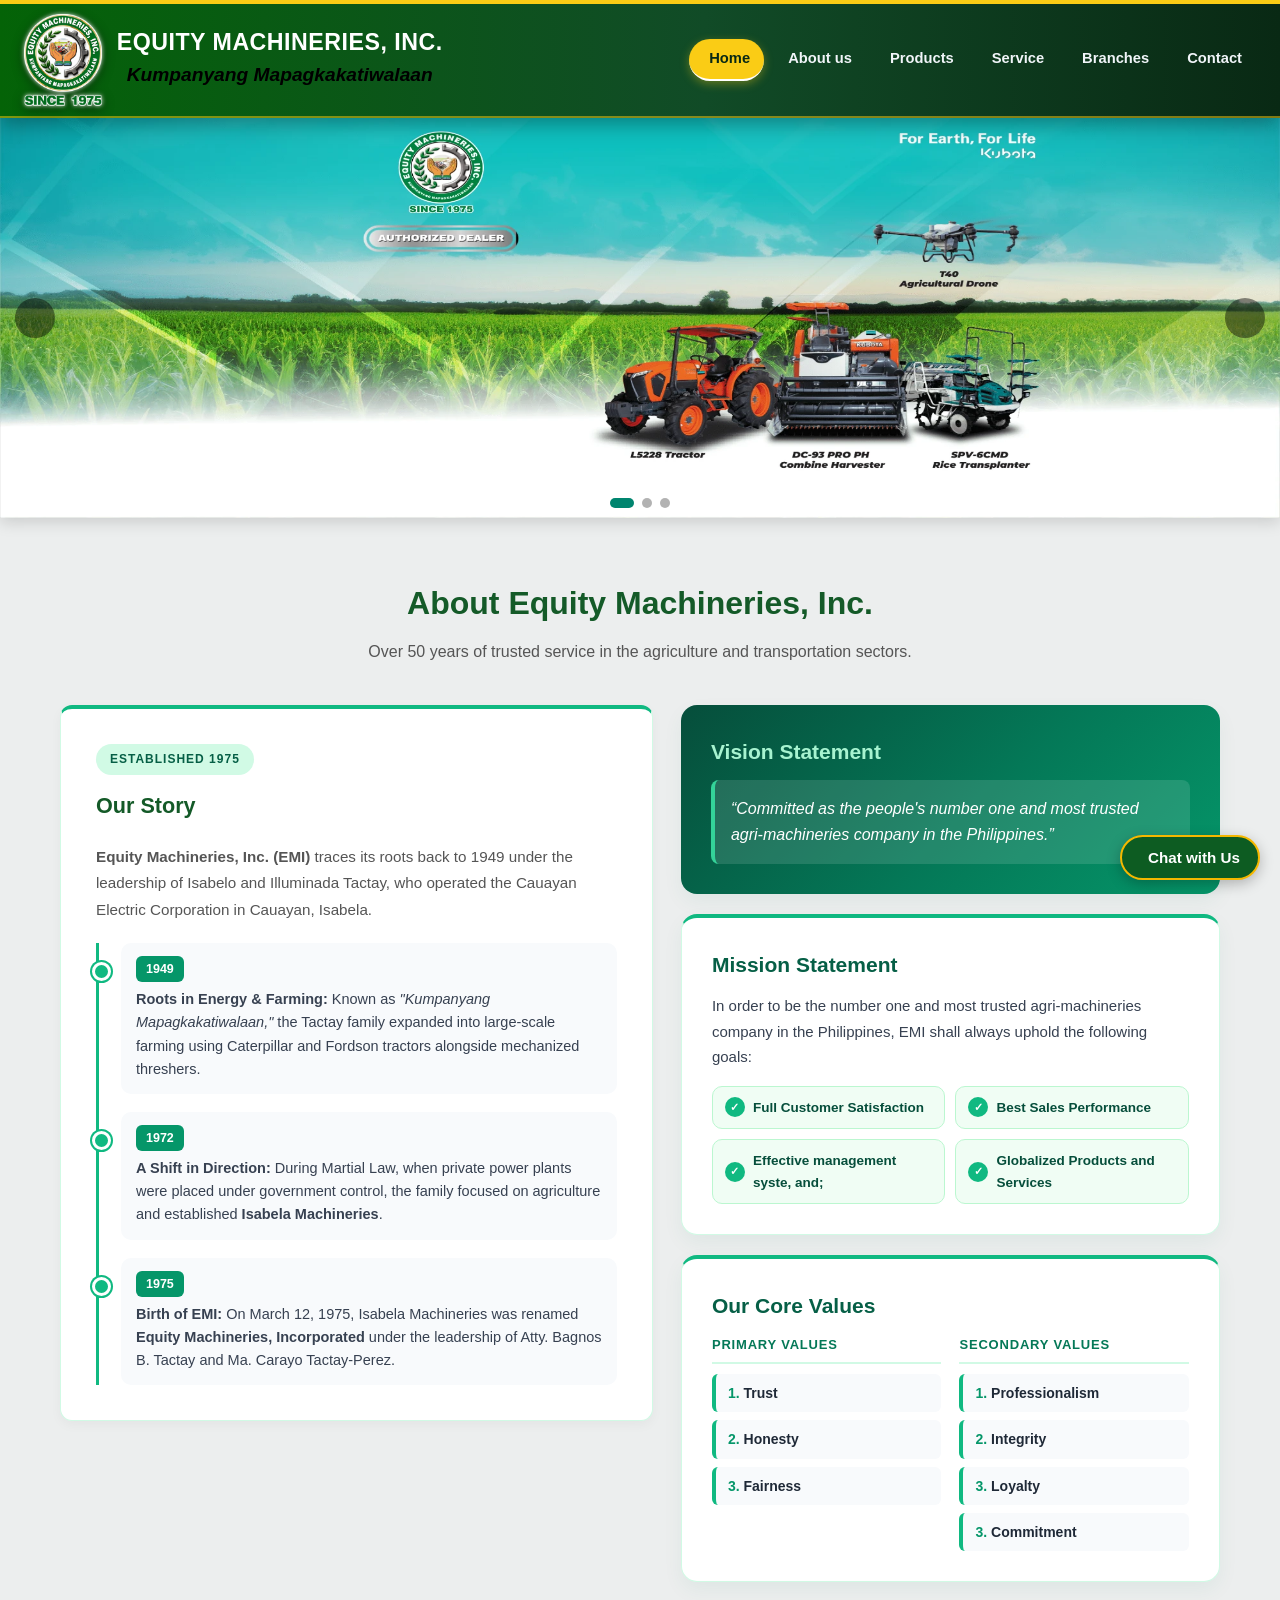
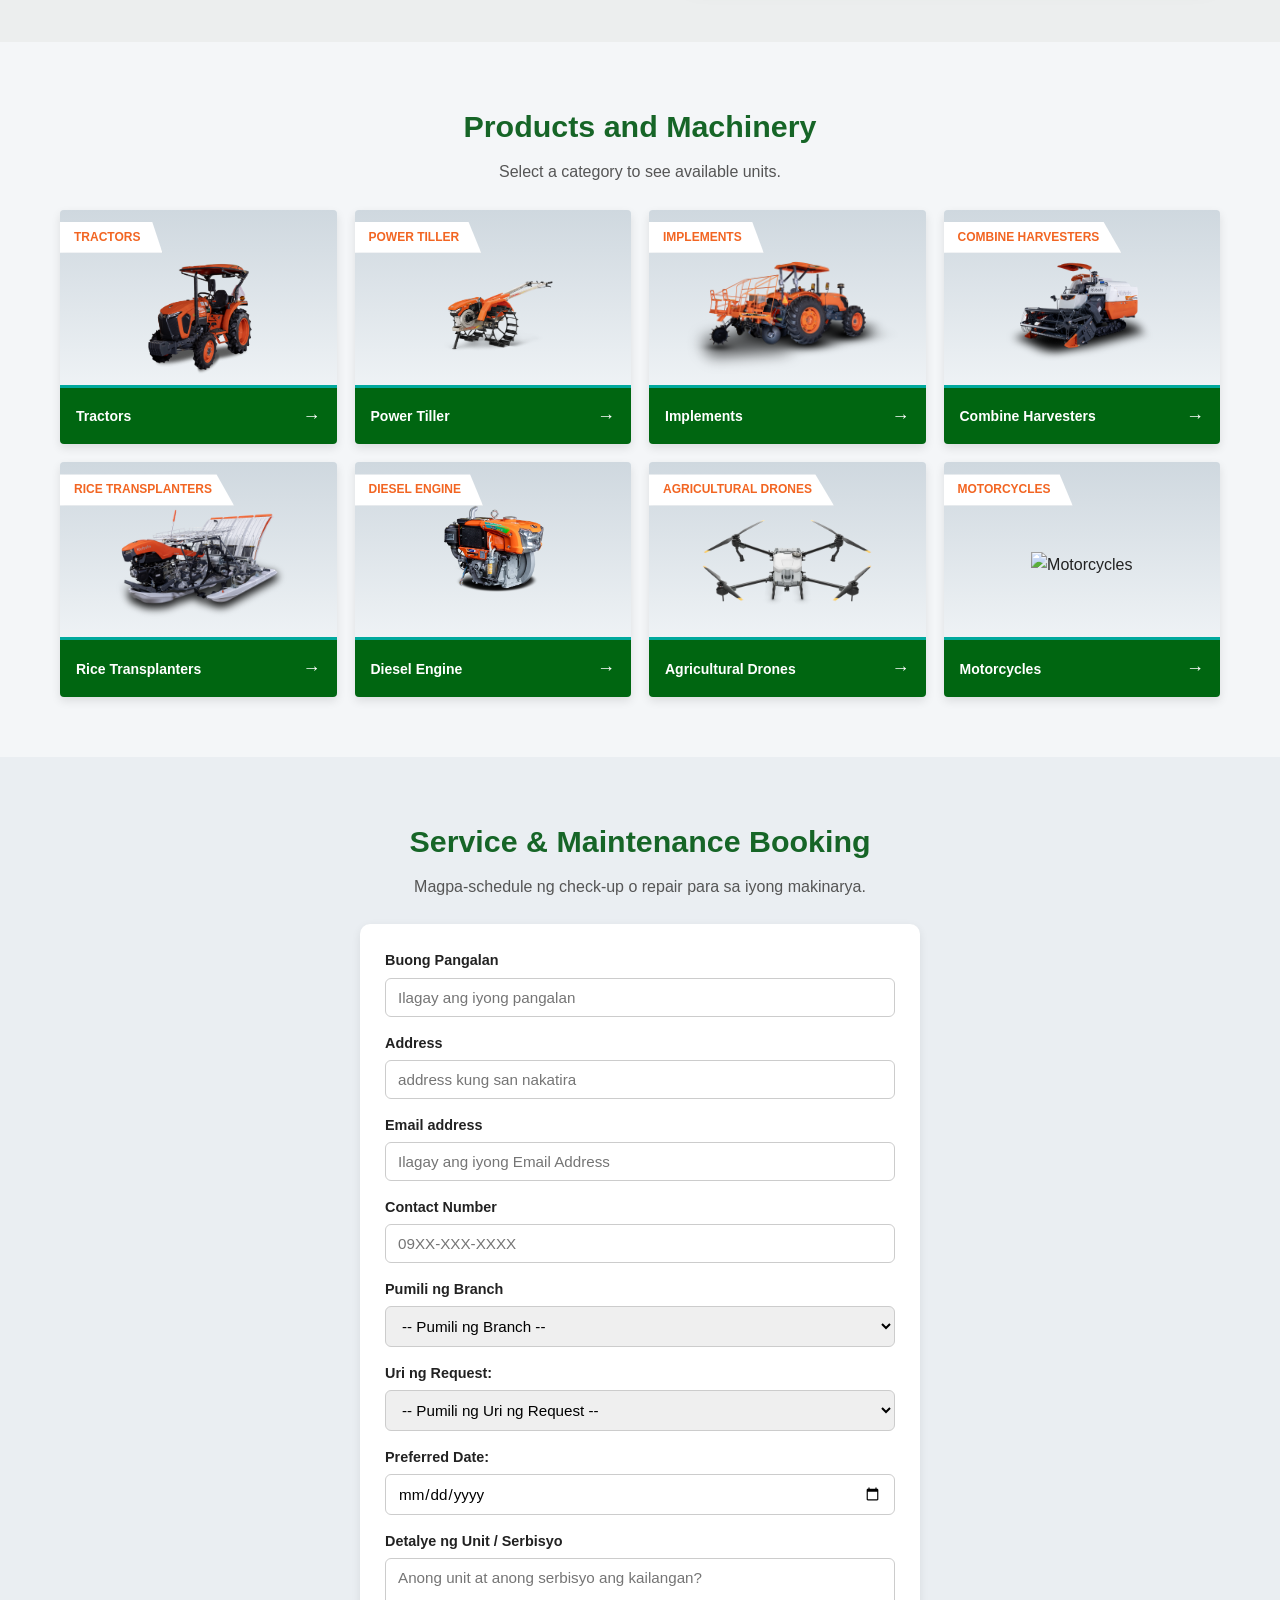
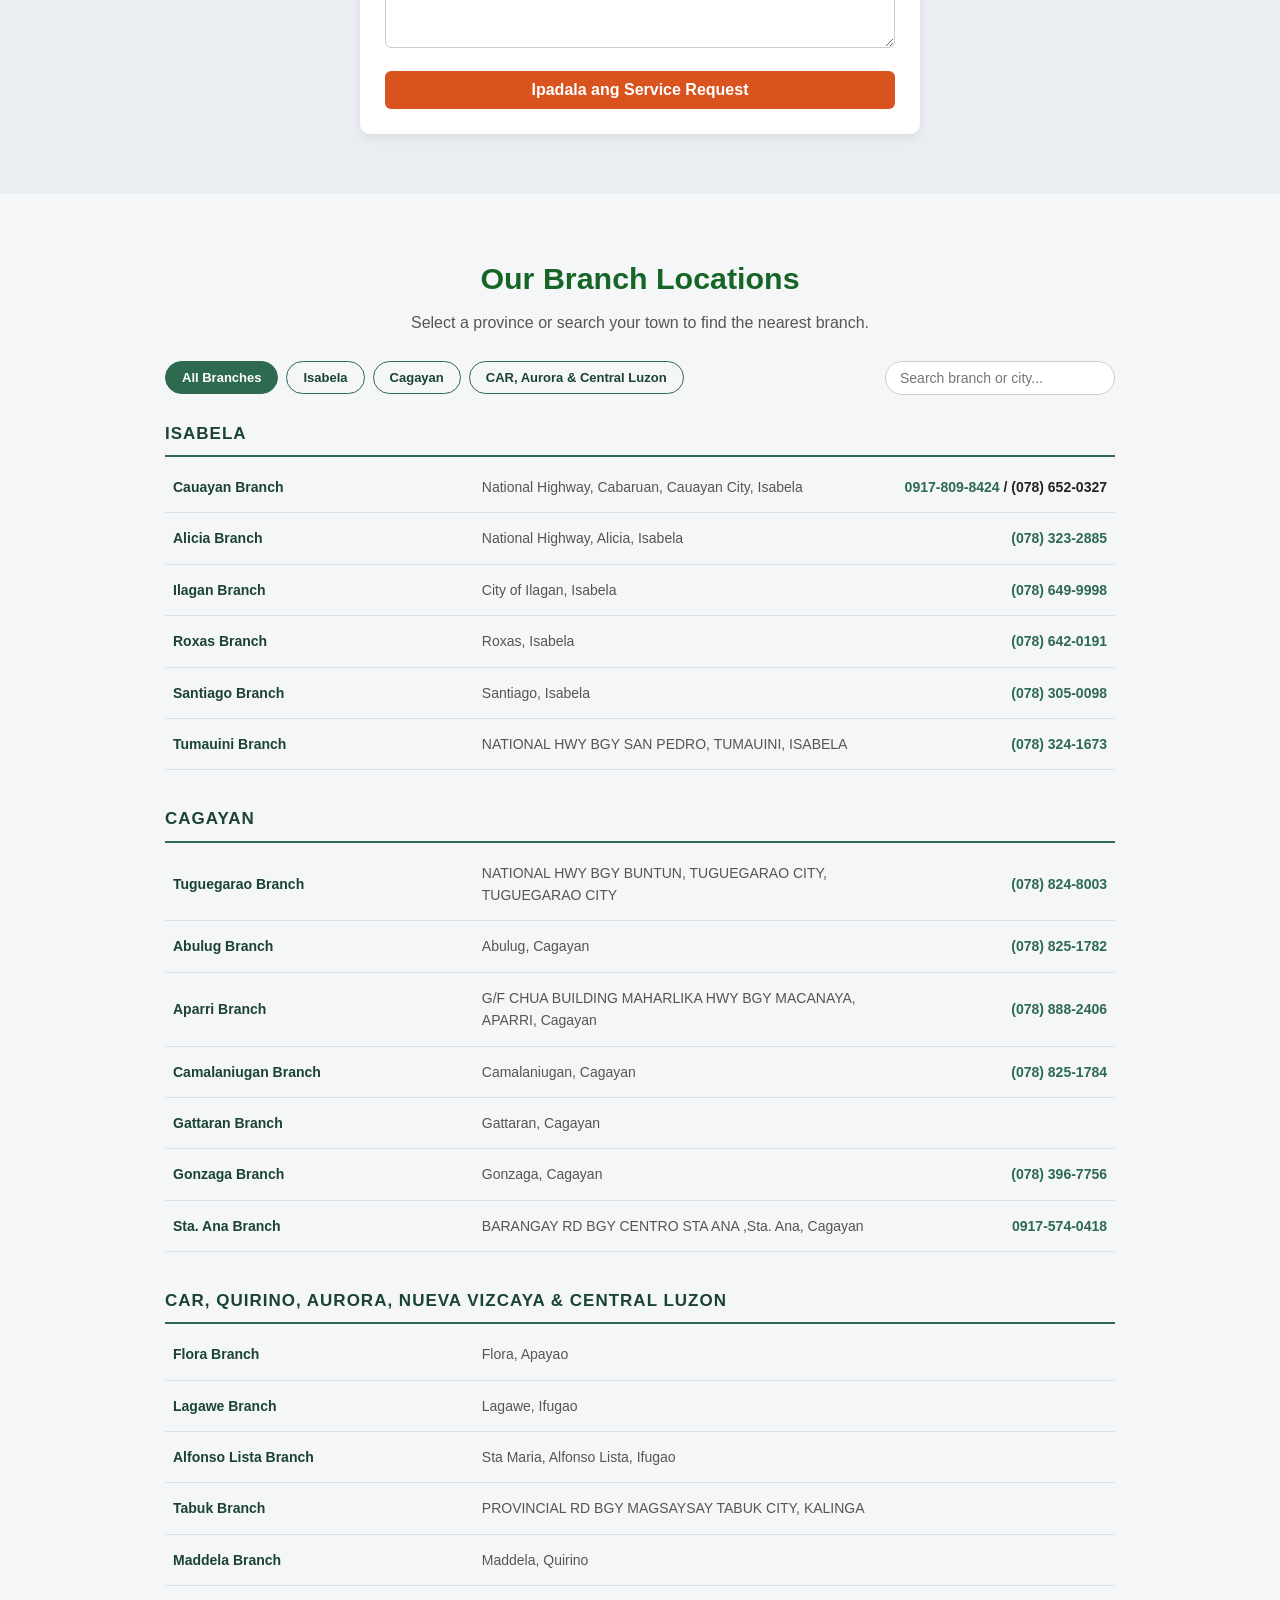
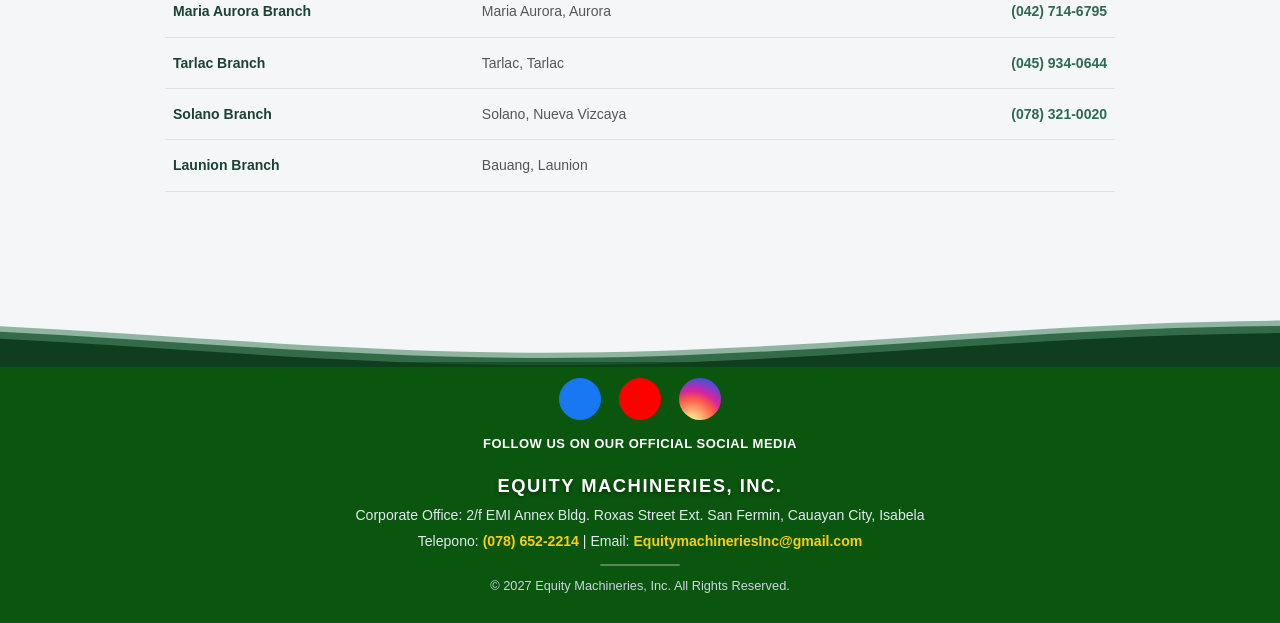
==== commit 2f2fa12a: "Add files via upload" ====
--- a/index.html
+++ b/index.html
@@ -64,20 +64,6 @@
         <i class="fa-solid fa-user"></i> Contact
       </a>
     </nav>
-  </div>
-
-  <!-- Layered Wave Effect sa Ilalim ng Header (Katugma ng Footer) -->
-  <div class="header-waves-wrapper">
-    <svg class="header-waves" xmlns="http://w3.org" viewBox="0 24 150 28" preserveAspectRatio="none" shape-rendering="auto">
-      <defs>
-        <path id="header-gentle-wave" d="M-160 44c30 0 58-18 88-18s 58 18 88 18 58-18 88-18 58 18 88 18 v44h-352z" />
-      </defs>
-      <g>
-        <use href="#header-gentle-wave" x="48" y="0" fill="rgba(22, 101, 52, 0.35)" />
-        <use href="#header-gentle-wave" x="48" y="3" fill="rgba(20, 83, 45, 0.65)" />
-        <use href="#header-gentle-wave" x="48" y="7" fill="#0f3d20" />
-      </g>
-    </svg>
   </div>
 </header>
 
@@ -200,8 +186,6 @@
   </div>
 </section>
 
-
-
 <section id="products" class="section">
   <div class="container">
     <h2 class="section-title">Products and Machinery</h2>
@@ -295,9 +279,6 @@
 
   </div>
 </section>
-
-
-
 
   <!-- SERVICE BOOKING SECTION -->
   <section id="service" class="section bg-light">
@@ -337,6 +318,7 @@
                 <option value="Product / Unit Inquiry">Product / Unit Inquiry</option>
             </select>
         </div>
+        
   <!-- PREFERRED DATE -->
       <div class="form-group">
           <label for="preferredDate">Preferred Date:</label>
@@ -376,32 +358,32 @@
       <div class="branch-row">
         <div class="branch-name"><strong>Cauayan Branch</strong></div>
         <div class="branch-addr">National Highway, Cabaruan, Cauayan City, Isabela</div>
-        <div class="branch-tel"><a href="tel:09178098424">0917-809-8424</a> / (078) 652-2214</div>
+        <div class="branch-tel"><a href="tel:09178098424">0917-809-8424</a> / (078) 652-0327</div>
       </div>
       <div class="branch-row">
         <div class="branch-name"><strong>Alicia Branch</strong></div>
         <div class="branch-addr">National Highway, Alicia, Isabela</div>
-        <div class="branch-tel"><a href="tel:09175740418">0917-574-0418</a></div>
+        <div class="branch-tel"><a href="tel:09">(078) 323-2885</a></div>
       </div>
       <div class="branch-row">
         <div class="branch-name"><strong>Ilagan Branch</strong></div>
         <div class="branch-addr">City of Ilagan, Isabela</div>
-        <div class="branch-tel"><a href="tel:09175740418">0917-574-0418</a></div>
+        <div class="branch-tel"><a href="tel:09">(078) 649-9998</a></div>
       </div>
       <div class="branch-row">
         <div class="branch-name"><strong>Roxas Branch</strong></div>
         <div class="branch-addr">Roxas, Isabela</div>
-        <div class="branch-tel"><a href="tel:09175740418">0917-574-0418</a></div>
+        <div class="branch-tel"><a href="tel:09">(078) 642-0191</a></div>
       </div>
       <div class="branch-row">
         <div class="branch-name"><strong>Santiago Branch</strong></div>
         <div class="branch-addr">Santiago, Isabela</div>
-        <div class="branch-tel"><a href="tel:09175740418">0917-574-0418</a></div>
+        <div class="branch-tel"><a href="tel:09">(078) 305-0098</a></div>
       </div>
       <div class="branch-row">
         <div class="branch-name"><strong>Tumauini Branch</strong></div>
-        <div class="branch-addr">Tumauini, Isabela</div>
-        <div class="branch-tel"><a href="tel:09175740418">0917-574-0418</a></div>
+        <div class="branch-addr">NATIONAL HWY BGY SAN PEDRO, TUMAUINI, ISABELA</div>
+        <div class="branch-tel"><a href="tel:09">(078) 324-1673</a></div>
       </div>
     </div>
 
@@ -410,37 +392,37 @@
       <h3 class="province-header">Cagayan</h3>
       <div class="branch-row">
         <div class="branch-name"><strong>Tuguegarao Branch</strong></div>
-        <div class="branch-addr">Tuguegarao City, Cagayan</div>
-        <div class="branch-tel"><a href="tel:09175740418">0917-574-0418</a></div>
+        <div class="branch-addr">NATIONAL HWY BGY BUNTUN, TUGUEGARAO CITY, TUGUEGARAO CITY</div>
+        <div class="branch-tel"><a href="tel:09">(078) 824-8003</a></div>
       </div>
       <div class="branch-row">
         <div class="branch-name"><strong>Abulug Branch</strong></div>
         <div class="branch-addr">Abulug, Cagayan</div>
-        <div class="branch-tel"><a href="tel:09175740418">0917-574-0418</a></div>
+        <div class="branch-tel"><a href="tel:09">(078) 825-1782</a></div>
       </div>
       <div class="branch-row">
         <div class="branch-name"><strong>Aparri Branch</strong></div>
-        <div class="branch-addr">Aparri, Cagayan</div>
-        <div class="branch-tel"><a href="tel:09175740418">0917-574-0418</a></div>
+        <div class="branch-addr">G/F CHUA BUILDING MAHARLIKA HWY BGY MACANAYA, APARRI, Cagayan</div>
+        <div class="branch-tel"><a href="tel:09">(078) 888-2406</a></div>
       </div>
       <div class="branch-row">
         <div class="branch-name"><strong>Camalaniugan Branch</strong></div>
         <div class="branch-addr">Camalaniugan, Cagayan</div>
-        <div class="branch-tel"><a href="tel:09175740418">0917-574-0418</a></div>
+        <div class="branch-tel"><a href="tel:09">(078) 825-1784</a></div>
       </div>
       <div class="branch-row">
         <div class="branch-name"><strong>Gattaran Branch</strong></div>
         <div class="branch-addr">Gattaran, Cagayan</div>
-        <div class="branch-tel"><a href="tel:09175740418">0917-574-0418</a></div>
+        <div class="branch-tel"><a href="tel:09"></a></div>
       </div>
       <div class="branch-row">
         <div class="branch-name"><strong>Gonzaga Branch</strong></div>
         <div class="branch-addr">Gonzaga, Cagayan</div>
-        <div class="branch-tel"><a href="tel:09175740418">0917-574-0418</a></div>
+        <div class="branch-tel"><a href="tel:09">(078) 396-7756</a></div>
       </div>
         <div class="branch-row">
         <div class="branch-name"><strong>Sta. Ana Branch</strong></div>
-        <div class="branch-addr">Sta. Ana, Cagayan</div>
+        <div class="branch-addr">BARANGAY RD BGY CENTRO STA ANA ,Sta. Ana, Cagayan</div>
         <div class="branch-tel"><a href="tel:09175740418">0917-574-0418</a></div>
       </div>
     </div>
@@ -451,47 +433,47 @@
       <div class="branch-row">
         <div class="branch-name"><strong>Flora Branch</strong></div>
         <div class="branch-addr">Flora, Apayao</div>
-        <div class="branch-tel"><a href="tel:09175740418">0917-574-0418</a></div>
+        <div class="branch-tel"><a href="tel:09175740418"></a></div>
       </div>
       <div class="branch-row">
         <div class="branch-name"><strong>Lagawe Branch</strong></div>
         <div class="branch-addr">Lagawe, Ifugao</div>
-        <div class="branch-tel"><a href="tel:09175740418">0917-574-0418</a></div>
+        <div class="branch-tel"><a href="tel:09175740418"></a></div>
       </div>
       <div class="branch-row">
         <div class="branch-name"><strong>Alfonso Lista Branch</strong></div>
         <div class="branch-addr">Sta Maria, Alfonso Lista, Ifugao</div>
-        <div class="branch-tel"><a href="tel:09175740418">0917-574-0418</a></div>
+        <div class="branch-tel"><a href="tel:09175740418"></a></div>
       </div>
       <div class="branch-row">
         <div class="branch-name"><strong>Tabuk Branch</strong></div>
-        <div class="branch-addr">Tabuk, Kalinga</div>
-        <div class="branch-tel"><a href="tel:09175740418">0917-574-0418</a></div>
+        <div class="branch-addr">PROVINCIAL RD BGY MAGSAYSAY TABUK CITY, KALINGA</div>
+        <div class="branch-tel"><a href="tel:09175740418"></a></div>
       </div>
       <div class="branch-row">
         <div class="branch-name"><strong>Maddela Branch</strong></div>
         <div class="branch-addr">Maddela, Quirino</div>
-        <div class="branch-tel"><a href="tel:09175740418">0917-574-0418</a></div>
+        <div class="branch-tel"><a href="tel:09175740418"></a></div>
       </div>
       <div class="branch-row">
         <div class="branch-name"><strong>Maria Aurora Branch</strong></div>
         <div class="branch-addr">Maria Aurora, Aurora</div>
-        <div class="branch-tel"><a href="tel:09175740418">0917-574-0418</a></div>
+        <div class="branch-tel"><a href="tel:09175740418">(042) 714-6795</a></div>
       </div>
       <div class="branch-row">
         <div class="branch-name"><strong>Tarlac Branch</strong></div>
         <div class="branch-addr">Tarlac, Tarlac</div>
-        <div class="branch-tel"><a href="tel:09175740418">0917-574-0418</a></div>
+        <div class="branch-tel"><a href="tel:09175740418">(045) 934-0644</a></div>
       </div>
         <div class="branch-row">
         <div class="branch-name"><strong>Solano Branch</strong></div>
         <div class="branch-addr">Solano, Nueva Vizcaya</div>
-        <div class="branch-tel"><a href="tel:09175740418">0917-574-0418</a></div>
+        <div class="branch-tel"><a href="tel:09175740418">(078) 321-0020</a></div>
       </div>
         <div class="branch-row">
         <div class="branch-name"><strong>Launion Branch</strong></div>
         <div class="branch-addr">Bauang, Launion</div>
-        <div class="branch-tel"><a href="tel:09175740418">0917-574-0418</a></div>
+        <div class="branch-tel"><a href="tel:09175740418"></a></div>
       </div>
     </div>
 
@@ -516,32 +498,34 @@
     </svg>
   </div>
 
-  <!-- Main Footer Content -->
+<!-- Main Footer Content -->
   <div class="emi-footer-content">
     <!-- Social Icons -->
     <div class="emi-social-links">
-      <a href="https://www.facebook.com/equitymachineriesinc/" target="_blank" rel="noopener" class="emi-social-icon" aria-label="Facebook">
-        <i class="fab fa-facebook-f"></i>
-      </a>
-      <a href="https://www.youtube.com/@equitymachineriesincsince1975" target="_blank" rel="noopener" class="emi-social-icon" aria-label="YouTube">
-        <i class="fab fa-youtube"></i>
-      </a>
-      <a href="https://www.instagram.com/equity_machineries_inc/" target="_blank" rel="noopener" class="emi-social-icon" aria-label="Instagram">
-        <i class="fab fa-instagram"></i>
-      </a>
-    </div>
-
+        <a href="https://www.facebook.com/equitymachineriesinc/" target="_blank" rel="noopener" class="emi-social-icon fb" aria-label="Facebook">
+          <i class="fab fa-facebook-f"></i>
+        </a>
+        <a href="https://www.youtube.com/@equitymachineriesincsince1975" target="_blank" rel="noopener" class="emi-social-icon yt" aria-label="YouTube">
+          <i class="fab fa-youtube"></i>
+        </a>
+        <a href="https://www.instagram.com/equity_machineries_inc/" target="_blank" rel="noopener" class="emi-social-icon ig" aria-label="Instagram">
+          <i class="fab fa-instagram"></i>
+        </a>
+      </div>
+
+      <!-- Label sa Ibaba -->
+      <p class="emi-follow-label">Follow Us on Our Official Social Media</p>
     <!-- Company Info & Address -->
     <h3 class="emi-company-name">EQUITY MACHINERIES, INC.</h3>
-    <p class="emi-address">Main Office: Maharlika Highway, Cauayan City, Isabela</p>
+    <p class="emi-address">Corporate Office: 2/f EMI Annex Bldg. Roxas Street Ext. San Fermin, Cauayan City, Isabela</p>
     <p class="emi-contact">
       Telepono: <a href="tel:0786522214">(078) 652-2214</a> | 
-      Email: <a href="mailto:elmaradaoag@gmail.com">elmaradaoag@gmail.com</a>
+      Email: <a href="mailto:EquitymachineriesInc@gmail.com">EquitymachineriesInc@gmail.com</a>
     </p>
 
     <div class="emi-divider"></div>
 
-    <p class="emi-copyright">© 2026 Equity Machineries, Inc. All Rights Reserved.</p>
+    <p class="emi-copyright">© 2027 Equity Machineries, Inc. All Rights Reserved.</p>
   </div>
 </footer>
 
@@ -656,7 +640,6 @@
   </button>
 </div>
 
-
   <script src="script.js"></script>
 </body>
 </html>
--- a/style.css
+++ b/style.css
@@ -18,9 +18,6 @@
 }
 
 /* Siguraduhing nakatago ang lumang wave kung naiwan sa HTML */
-.header-waves-wrapper {
-  display: none !important;
-}
 
 .header-container {
   max-width: 1380px;
@@ -72,8 +69,8 @@
 }
 
 .brand-text .tagline {
-  color: #facc15 !important;
-  font-size: 0.92rem !important;
+  color: #000000 !important;
+  font-size: 1.20rem !important;
   font-style: italic !important;
   font-weight: 600 !important;
   margin: 3px 0 0 !important;
@@ -205,8 +202,8 @@
   border-top: 4px solid #10b981;
   box-shadow: 0 8px 20px rgba(4, 120, 87, 0.06);
   transition: transform 0.3s cubic-bezier(0.25, 0.8, 0.25, 1),
-              box-shadow 0.3s ease,
-              border-color 0.3s ease;
+  box-shadow 0.3s ease,
+  border-color 0.3s ease;
 }
 
 .about-card:hover {
@@ -3514,9 +3511,43 @@
   }
 }
 
-
-
-
-
-
-
+/* Huwag palitan ang display/padding ng emi-footer-content para hindi masira ang layout */
+.emi-social-links {
+  display: flex;
+  justify-content: center;
+  gap: 14px;
+  margin-bottom: 10px;
+}
+
+/* Exact Official Platform Colors */
+.emi-social-icon.fb {
+  background-color: #1877F2 !important;
+  border-color: #1877F2 !important;
+  color: #FFFFFF !important;
+}
+
+.emi-social-icon.yt {
+  background-color: #FF0000 !important;
+  border-color: #FF0000 !important;
+  color: #FFFFFF !important;
+}
+
+.emi-social-icon.ig {
+  background: radial-gradient(circle at 30% 107%, #fdf497 0%, #fdf497 5%, #fd5949 45%, #d6249f 60%, #285AEB 90%) !important;
+  border: none !important;
+  color: #FFFFFF !important;
+}
+
+/* Puting Label para mabasa sa Dark Green Background */
+.emi-follow-label {
+  display: block;
+  width: 100%;
+  text-align: center;
+  margin: 8px 0 16px 0;
+  font-size: 13px;
+  font-weight: 600;
+  color: #FFFFFF;
+  letter-spacing: 0.5px;
+  text-transform: uppercase;
+}
+
--- a/style.css
+++ b/style.css
@@ -18,9 +18,6 @@
 }
 
 /* Siguraduhing nakatago ang lumang wave kung naiwan sa HTML */
-.header-waves-wrapper {
-  display: none !important;
-}
 
 .header-container {
   max-width: 1380px;
@@ -72,8 +69,8 @@
 }
 
 .brand-text .tagline {
-  color: #facc15 !important;
-  font-size: 0.92rem !important;
+  color: #000000 !important;
+  font-size: 1.20rem !important;
   font-style: italic !important;
   font-weight: 600 !important;
   margin: 3px 0 0 !important;
@@ -205,8 +202,8 @@
   border-top: 4px solid #10b981;
   box-shadow: 0 8px 20px rgba(4, 120, 87, 0.06);
   transition: transform 0.3s cubic-bezier(0.25, 0.8, 0.25, 1),
-              box-shadow 0.3s ease,
-              border-color 0.3s ease;
+  box-shadow 0.3s ease,
+  border-color 0.3s ease;
 }
 
 .about-card:hover {
@@ -3514,9 +3511,43 @@
   }
 }
 
-
-
-
-
-
-
+/* Huwag palitan ang display/padding ng emi-footer-content para hindi masira ang layout */
+.emi-social-links {
+  display: flex;
+  justify-content: center;
+  gap: 14px;
+  margin-bottom: 10px;
+}
+
+/* Exact Official Platform Colors */
+.emi-social-icon.fb {
+  background-color: #1877F2 !important;
+  border-color: #1877F2 !important;
+  color: #FFFFFF !important;
+}
+
+.emi-social-icon.yt {
+  background-color: #FF0000 !important;
+  border-color: #FF0000 !important;
+  color: #FFFFFF !important;
+}
+
+.emi-social-icon.ig {
+  background: radial-gradient(circle at 30% 107%, #fdf497 0%, #fdf497 5%, #fd5949 45%, #d6249f 60%, #285AEB 90%) !important;
+  border: none !important;
+  color: #FFFFFF !important;
+}
+
+/* Puting Label para mabasa sa Dark Green Background */
+.emi-follow-label {
+  display: block;
+  width: 100%;
+  text-align: center;
+  margin: 8px 0 16px 0;
+  font-size: 13px;
+  font-weight: 600;
+  color: #FFFFFF;
+  letter-spacing: 0.5px;
+  text-transform: uppercase;
+}
+
--- a/style.css
+++ b/style.css
@@ -18,9 +18,6 @@
 }
 
 /* Siguraduhing nakatago ang lumang wave kung naiwan sa HTML */
-.header-waves-wrapper {
-  display: none !important;
-}
 
 .header-container {
   max-width: 1380px;
@@ -72,8 +69,8 @@
 }
 
 .brand-text .tagline {
-  color: #facc15 !important;
-  font-size: 0.92rem !important;
+  color: #000000 !important;
+  font-size: 1.20rem !important;
   font-style: italic !important;
   font-weight: 600 !important;
   margin: 3px 0 0 !important;
@@ -205,8 +202,8 @@
   border-top: 4px solid #10b981;
   box-shadow: 0 8px 20px rgba(4, 120, 87, 0.06);
   transition: transform 0.3s cubic-bezier(0.25, 0.8, 0.25, 1),
-              box-shadow 0.3s ease,
-              border-color 0.3s ease;
+  box-shadow 0.3s ease,
+  border-color 0.3s ease;
 }
 
 .about-card:hover {
@@ -3514,9 +3511,43 @@
   }
 }
 
-
-
-
-
-
-
+/* Huwag palitan ang display/padding ng emi-footer-content para hindi masira ang layout */
+.emi-social-links {
+  display: flex;
+  justify-content: center;
+  gap: 14px;
+  margin-bottom: 10px;
+}
+
+/* Exact Official Platform Colors */
+.emi-social-icon.fb {
+  background-color: #1877F2 !important;
+  border-color: #1877F2 !important;
+  color: #FFFFFF !important;
+}
+
+.emi-social-icon.yt {
+  background-color: #FF0000 !important;
+  border-color: #FF0000 !important;
+  color: #FFFFFF !important;
+}
+
+.emi-social-icon.ig {
+  background: radial-gradient(circle at 30% 107%, #fdf497 0%, #fdf497 5%, #fd5949 45%, #d6249f 60%, #285AEB 90%) !important;
+  border: none !important;
+  color: #FFFFFF !important;
+}
+
+/* Puting Label para mabasa sa Dark Green Background */
+.emi-follow-label {
+  display: block;
+  width: 100%;
+  text-align: center;
+  margin: 8px 0 16px 0;
+  font-size: 13px;
+  font-weight: 600;
+  color: #FFFFFF;
+  letter-spacing: 0.5px;
+  text-transform: uppercase;
+}
+
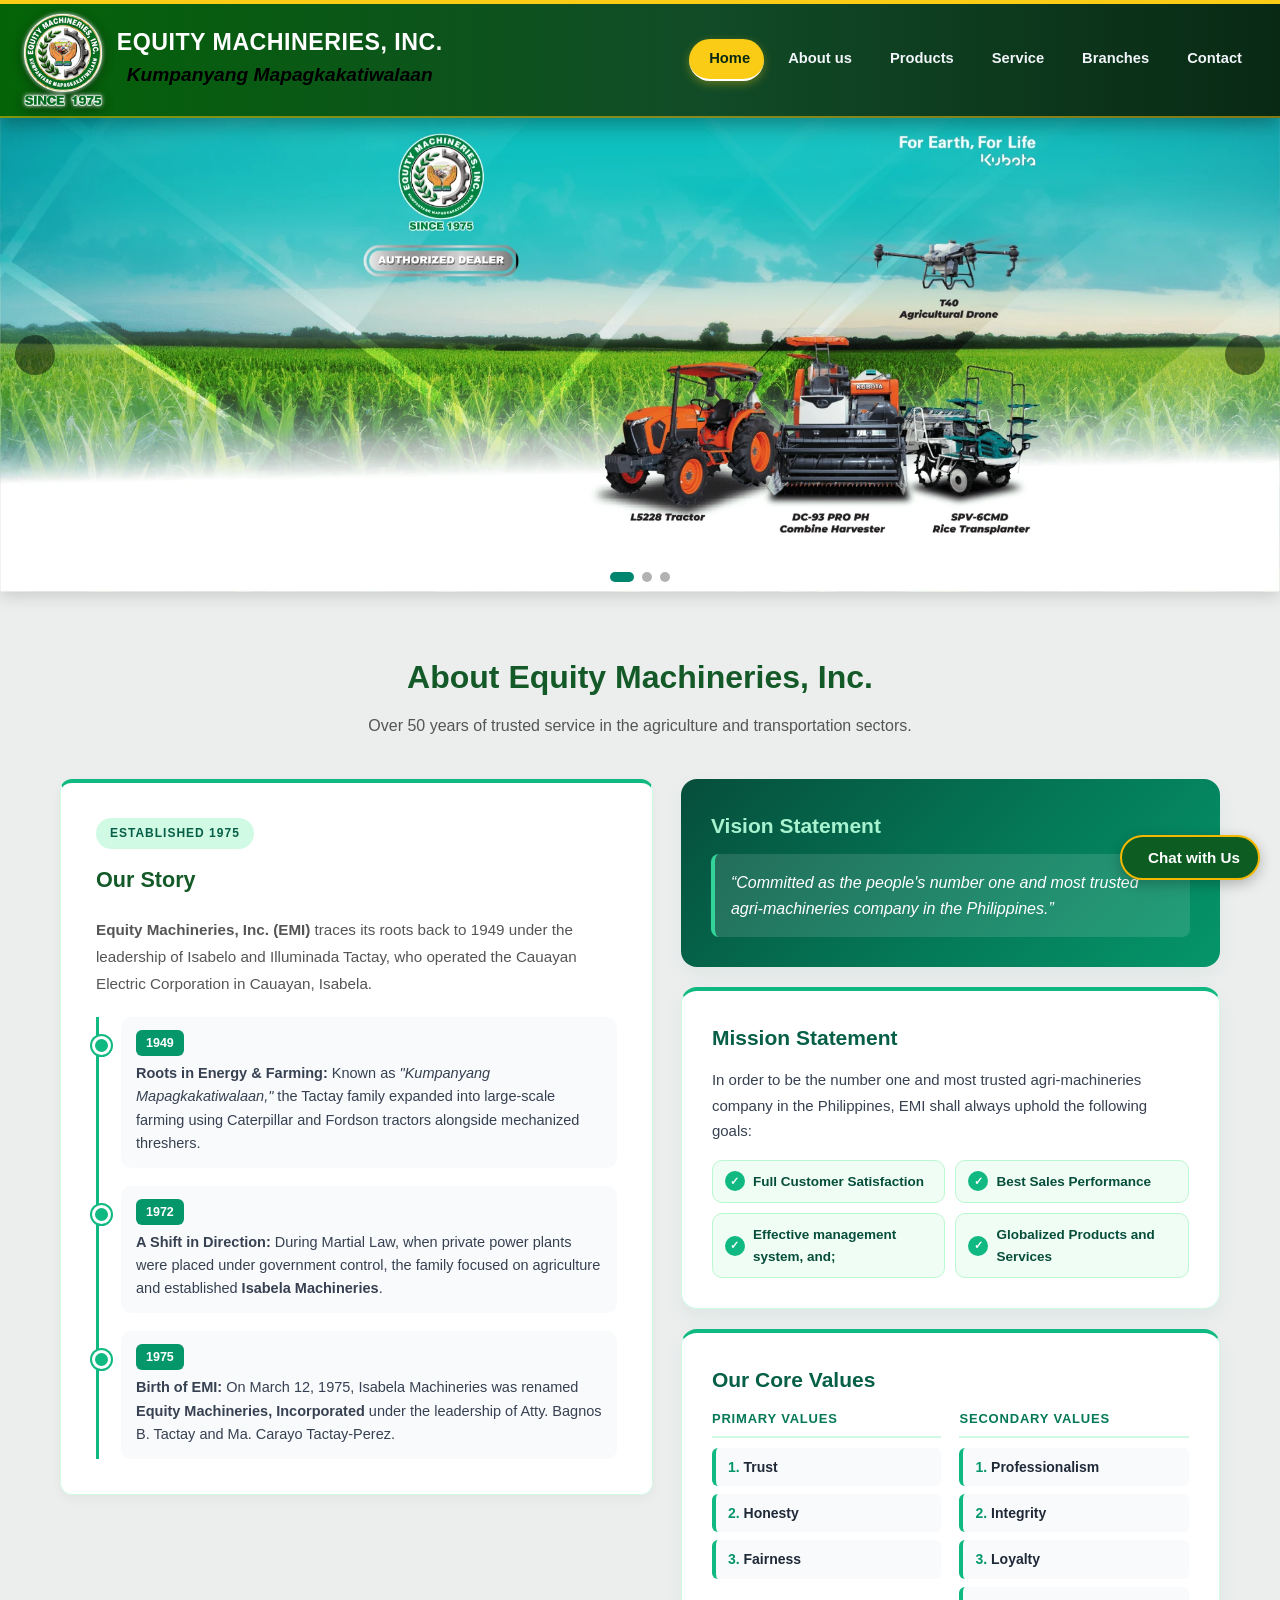
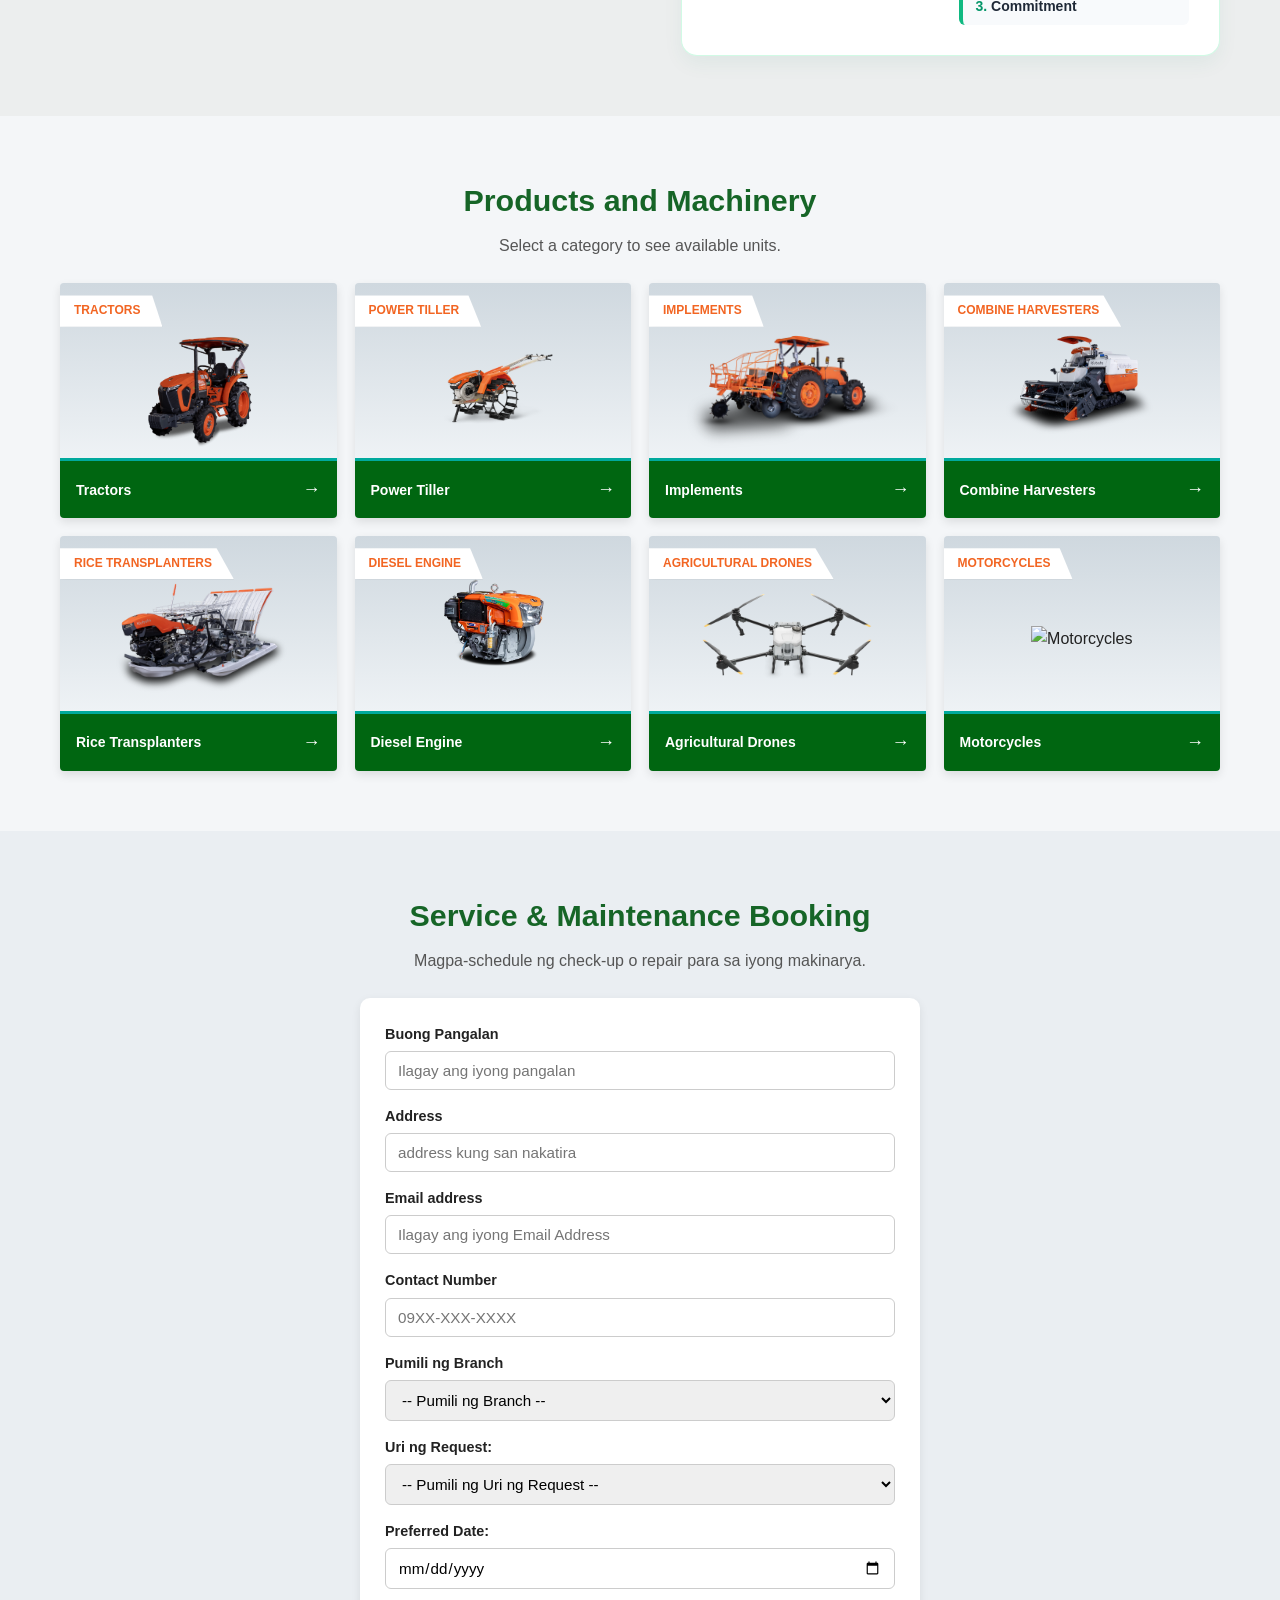
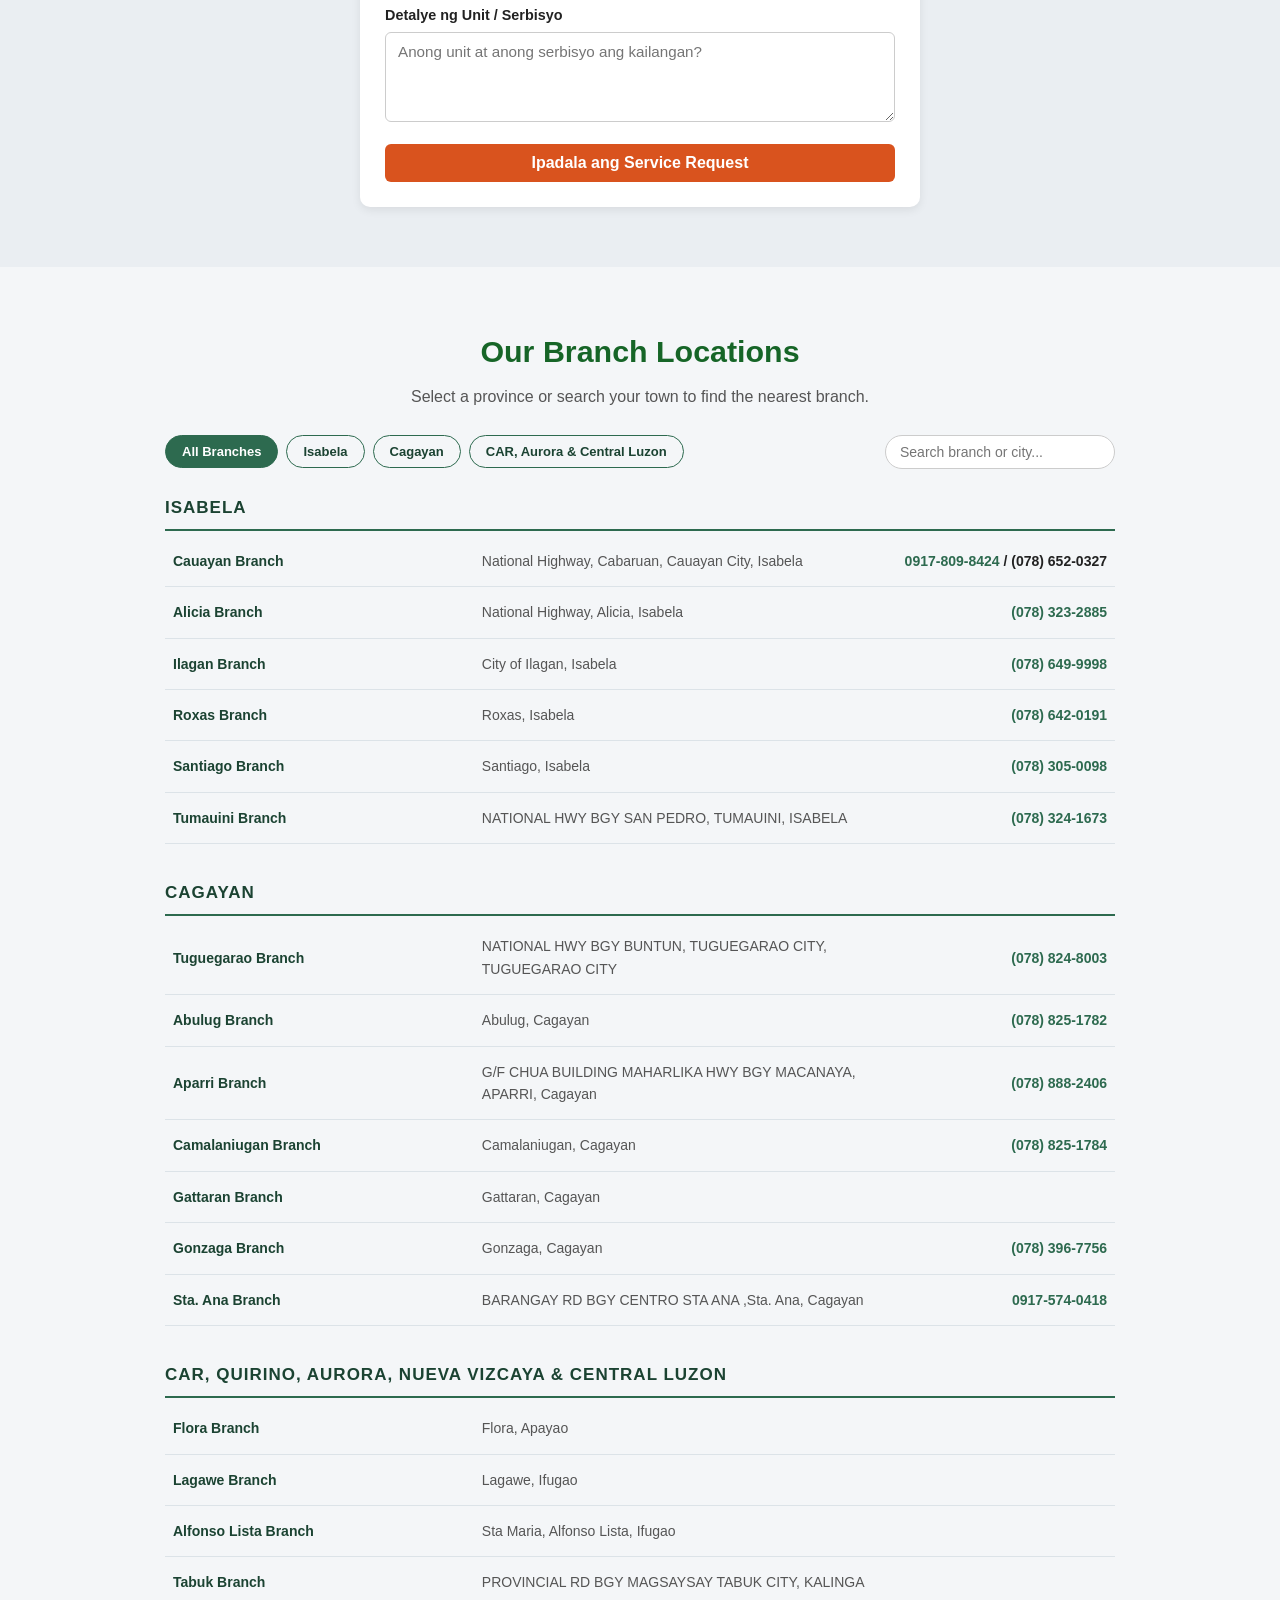
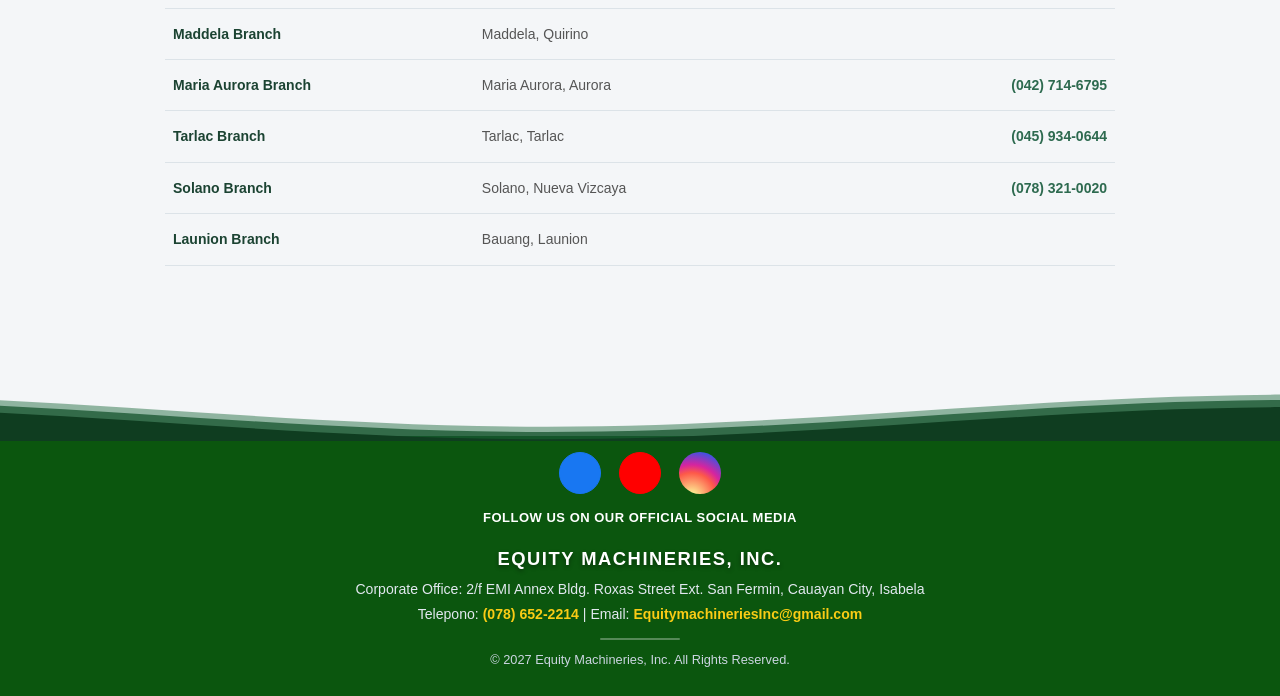
==== commit 39160a6c: "Update index.html" ====
--- a/index.html
+++ b/index.html
@@ -153,7 +153,7 @@
           <ul class="check-list">
             <li>Full Customer Satisfaction</li>
             <li>Best Sales Performance</li>
-            <li>Effective management syste, and;</li>
+            <li>Effective management system, and;</li>
             <li>Globalized Products and Services</li>
           </ul>
         </div>
--- a/style.css
+++ b/style.css
@@ -712,8 +712,8 @@
   position: relative !important;
   display: block !important;
   width: 100% !important;
-  /* Dito mo i-adjust ang taas (hal. 480px, 520px, o 560px) hanggang magkasya nang buo ang ibaba */
-  height: 480px !important; 
+  height: auto !important;      /* Huwag lagyan ng fixed height o max-height */
+  max-height: none !important;  /* Siguraduhing walang pumipigil sa taas */
   overflow: hidden !important;
   margin: 0 !important;
   padding: 0 !important;
@@ -722,23 +722,26 @@
 #home .slides-container {
   display: flex !important;
   width: 100% !important;
-  height: 100% !important;
+  height: auto !important;
+  align-items: flex-start !important;
   transition: transform 0.5s ease-in-out;
 }
 
 #home .slide {
   flex: 0 0 100% !important;
   width: 100% !important;
-  height: 100% !important;
+  height: auto !important;
 }
 
 #home .slide img {
   width: 100% !important;
-  height: 100% !important;
-  /* Saktong-sakto sa buong lapad at taas ng box, walang puting gilid at kita ang ibaba */
-  object-fit: fill !important; 
+  height: auto !important;      /* Kusang lalabas ang buong taas ng image nang walang putol */
+  max-height: none !important;  /* Tanggalin ang limit sa taas */
+  object-fit: initial !important;
   display: block !important;
 }
+
+
 
 /* Navigation Arrows */
 #home .slider-btn {
@@ -3551,3 +3554,48 @@
   text-transform: uppercase;
 }
 
+/* I-paste ito sa PINAKA-IBABA ng CSS file mo */
+section#home.hero-slider,
+#home.hero-slider {
+  position: relative !important;
+  display: block !important;
+  width: 100% !important;
+  height: auto !important;
+  min-height: 0 !important;
+  max-height: none !important;
+  aspect-ratio: auto !important;
+  overflow: hidden !important;
+  margin: 0 !important;
+  padding: 0 !important;
+}
+
+section#home.hero-slider .slides-container,
+#home .slides-container {
+  display: flex !important;
+  width: 100% !important;
+  height: auto !important;
+  min-height: 0 !important;
+  max-height: none !important;
+  align-items: stretch !important;
+  transition: transform 0.5s ease-in-out !important;
+}
+
+section#home.hero-slider .slide,
+#home .slide {
+  flex: 0 0 100% !important;
+  width: 100% !important;
+  height: auto !important;
+  min-height: 0 !important;
+  max-height: none !important;
+}
+
+section#home.hero-slider .slide img,
+#home .slide img {
+  width: 100% !important;
+  height: auto !important;
+  min-height: 0 !important;
+  max-height: none !important;
+  object-fit: unset !important;
+  display: block !important;
+}
+
--- a/style.css
+++ b/style.css
@@ -712,8 +712,8 @@
   position: relative !important;
   display: block !important;
   width: 100% !important;
-  /* Dito mo i-adjust ang taas (hal. 480px, 520px, o 560px) hanggang magkasya nang buo ang ibaba */
-  height: 480px !important; 
+  height: auto !important;      /* Huwag lagyan ng fixed height o max-height */
+  max-height: none !important;  /* Siguraduhing walang pumipigil sa taas */
   overflow: hidden !important;
   margin: 0 !important;
   padding: 0 !important;
@@ -722,23 +722,26 @@
 #home .slides-container {
   display: flex !important;
   width: 100% !important;
-  height: 100% !important;
+  height: auto !important;
+  align-items: flex-start !important;
   transition: transform 0.5s ease-in-out;
 }
 
 #home .slide {
   flex: 0 0 100% !important;
   width: 100% !important;
-  height: 100% !important;
+  height: auto !important;
 }
 
 #home .slide img {
   width: 100% !important;
-  height: 100% !important;
-  /* Saktong-sakto sa buong lapad at taas ng box, walang puting gilid at kita ang ibaba */
-  object-fit: fill !important; 
+  height: auto !important;      /* Kusang lalabas ang buong taas ng image nang walang putol */
+  max-height: none !important;  /* Tanggalin ang limit sa taas */
+  object-fit: initial !important;
   display: block !important;
 }
+
+
 
 /* Navigation Arrows */
 #home .slider-btn {
@@ -3551,3 +3554,48 @@
   text-transform: uppercase;
 }
 
+/* I-paste ito sa PINAKA-IBABA ng CSS file mo */
+section#home.hero-slider,
+#home.hero-slider {
+  position: relative !important;
+  display: block !important;
+  width: 100% !important;
+  height: auto !important;
+  min-height: 0 !important;
+  max-height: none !important;
+  aspect-ratio: auto !important;
+  overflow: hidden !important;
+  margin: 0 !important;
+  padding: 0 !important;
+}
+
+section#home.hero-slider .slides-container,
+#home .slides-container {
+  display: flex !important;
+  width: 100% !important;
+  height: auto !important;
+  min-height: 0 !important;
+  max-height: none !important;
+  align-items: stretch !important;
+  transition: transform 0.5s ease-in-out !important;
+}
+
+section#home.hero-slider .slide,
+#home .slide {
+  flex: 0 0 100% !important;
+  width: 100% !important;
+  height: auto !important;
+  min-height: 0 !important;
+  max-height: none !important;
+}
+
+section#home.hero-slider .slide img,
+#home .slide img {
+  width: 100% !important;
+  height: auto !important;
+  min-height: 0 !important;
+  max-height: none !important;
+  object-fit: unset !important;
+  display: block !important;
+}
+
--- a/style.css
+++ b/style.css
@@ -712,8 +712,8 @@
   position: relative !important;
   display: block !important;
   width: 100% !important;
-  /* Dito mo i-adjust ang taas (hal. 480px, 520px, o 560px) hanggang magkasya nang buo ang ibaba */
-  height: 480px !important; 
+  height: auto !important;      /* Huwag lagyan ng fixed height o max-height */
+  max-height: none !important;  /* Siguraduhing walang pumipigil sa taas */
   overflow: hidden !important;
   margin: 0 !important;
   padding: 0 !important;
@@ -722,23 +722,26 @@
 #home .slides-container {
   display: flex !important;
   width: 100% !important;
-  height: 100% !important;
+  height: auto !important;
+  align-items: flex-start !important;
   transition: transform 0.5s ease-in-out;
 }
 
 #home .slide {
   flex: 0 0 100% !important;
   width: 100% !important;
-  height: 100% !important;
+  height: auto !important;
 }
 
 #home .slide img {
   width: 100% !important;
-  height: 100% !important;
-  /* Saktong-sakto sa buong lapad at taas ng box, walang puting gilid at kita ang ibaba */
-  object-fit: fill !important; 
+  height: auto !important;      /* Kusang lalabas ang buong taas ng image nang walang putol */
+  max-height: none !important;  /* Tanggalin ang limit sa taas */
+  object-fit: initial !important;
   display: block !important;
 }
+
+
 
 /* Navigation Arrows */
 #home .slider-btn {
@@ -3551,3 +3554,48 @@
   text-transform: uppercase;
 }
 
+/* I-paste ito sa PINAKA-IBABA ng CSS file mo */
+section#home.hero-slider,
+#home.hero-slider {
+  position: relative !important;
+  display: block !important;
+  width: 100% !important;
+  height: auto !important;
+  min-height: 0 !important;
+  max-height: none !important;
+  aspect-ratio: auto !important;
+  overflow: hidden !important;
+  margin: 0 !important;
+  padding: 0 !important;
+}
+
+section#home.hero-slider .slides-container,
+#home .slides-container {
+  display: flex !important;
+  width: 100% !important;
+  height: auto !important;
+  min-height: 0 !important;
+  max-height: none !important;
+  align-items: stretch !important;
+  transition: transform 0.5s ease-in-out !important;
+}
+
+section#home.hero-slider .slide,
+#home .slide {
+  flex: 0 0 100% !important;
+  width: 100% !important;
+  height: auto !important;
+  min-height: 0 !important;
+  max-height: none !important;
+}
+
+section#home.hero-slider .slide img,
+#home .slide img {
+  width: 100% !important;
+  height: auto !important;
+  min-height: 0 !important;
+  max-height: none !important;
+  object-fit: unset !important;
+  display: block !important;
+}
+
